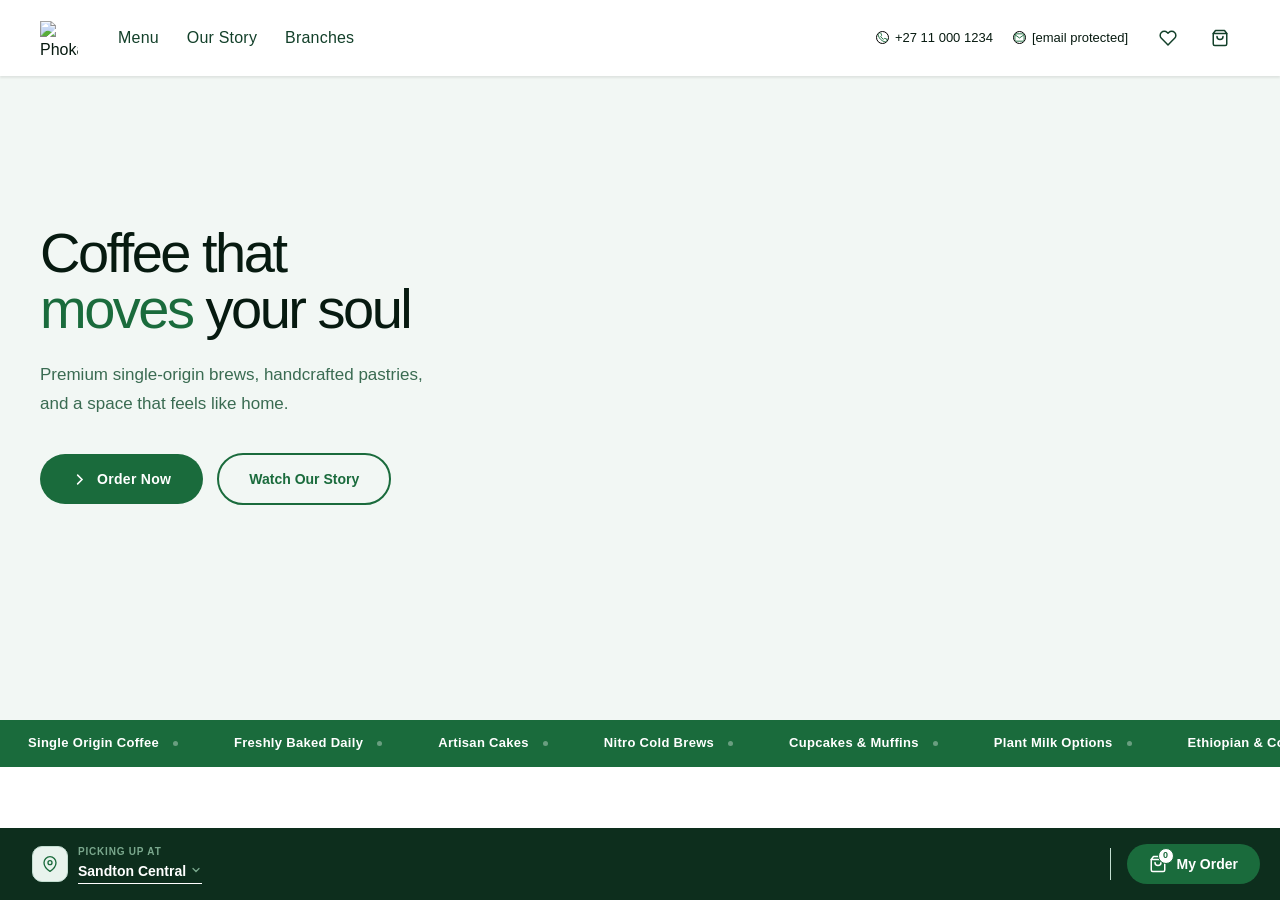
==== index.html @ a0749c0e "Updated" ====
<!DOCTYPE html>
<html lang="en">
<head>
<meta charset="UTF-8">
<meta name="viewport" content="width=device-width, initial-scale=1.0, viewport-fit=cover">
<meta name="theme-color" content="#FAF7F2">
<meta name="apple-mobile-web-app-capable" content="yes">
<title>Phoka Coffee — Crafted With Soul</title>
<link rel="preconnect" href="https://fonts.googleapis.com">
<link rel="preconnect" href="https://fonts.gstatic.com" crossorigin>
<link href="https://fonts.googleapis.com/css2?family=Sodo+Sans:wght@300;400;500;600;700;800&display=swap" rel="stylesheet">
<style>
/* ═══════════════════════════════════════════
   RESET & ROOT
═══════════════════════════════════════════ */
 @font-face {
    font-family: 'Sodo Sans';
    src: url('fonts/SoDoSans-Regular.ttf') format('truetype');
    font-weight: 400;
    font-style: normal;
}

/* Circular Std - Medium (500) */
@font-face {
    font-family: 'Sodo Sans';
    src: url('fonts/SoDoSans-SemiBold.woff') format('truetype');
    font-weight: 500;
    font-style: normal;
}

/* Sodo Sans - Bold (700) */
@font-face {
    font-family: 'Sodo Sans';
    src: url('fonts/SoDoSans-Bold.ttf') format('truetype');
    font-weight: 700;
    font-style: normal;
}

*,*::before,*::after{box-sizing:border-box;margin:0;padding:0;}
:root{
  --cream:#F2F7F4;
  --off-white:#E8F0EB;
  --warm-white:#D9EAE0;
  --choco-50:#E8F3ED;
  --choco-100:#C2DDD0;
  --choco-200:#7DB99A;
  --choco-300:#3D9468;
  --choco-400:#1E6440;
  --choco-500:#1A5436;
  --choco-600:#13402A;
  --choco-700:#0D2E1D;
  --choco-800:#071A10;
  --accent:#1A6B3C;
  --accent-light:#2D9E5E;
  --accent-dark:#0F4525;
  --text-dark:#071A10;
  --text-mid:#13402A;
  --text-light:#3A6B52;
  --text-muted:#7AA88D;
  --border:#C2DDD0;
  --shadow:0 4px 30px rgba(26,107,60,0.08);
  --shadow-lg:0 20px 60px rgba(26,107,60,0.14);
  --radius:4px;
  --radius-sm:4px;
  --ease:cubic-bezier(0.25,0.46,0.45,0.94);
  --ease-bounce:cubic-bezier(0.34,1.56,0.64,1);
  --font:'Sodo Sans',sans-serif;
  --bottom-bar-h:72px;
}
html{scroll-behavior:smooth;}
body{
  margin:0;padding:0;
  font-family:var(--font);
  background:var(--cream);
  color:var(--text-dark);
  line-height:1.6;
  overflow:hidden;
  width:100%;
  height:100%;
  -webkit-font-smoothing:antialiased;
  -moz-osx-font-smoothing:grayscale;
}
html{height:100%;}
/* Main scroll container - prevents body scroll lock issue */
pkc-page{
  display:block;
  width:100%;
  height:100%;
  overflow-y:auto;
  overflow-x:hidden;
  -webkit-overflow-scrolling:touch;
}
pkc-page.modal-open{overflow:hidden;}
/* Custom element base display */
pkc-header,pkc-footer,pkc-section,pkc-aside,pkc-main{display:block;}
pkc-nav{display:flex;}
a{text-decoration:none;color:inherit;}
button{cursor:pointer;border:none;background:none;font-family:var(--font);}
ul{list-style:none;}
img{max-width:100%;display:block;object-fit:cover;}
input,select,textarea{font-family:var(--font);}

/* ═══════════════════════════════════════════
   SCROLLBAR
═══════════════════════════════════════════ */
::-webkit-scrollbar{width:5px;}
::-webkit-scrollbar-track{background:transparent;}
::-webkit-scrollbar-thumb{background:var(--choco-200);border-radius:10px;}
::-webkit-scrollbar-thumb:hover{background:var(--accent-light);}

/* ═══════════════════════════════════════════
   UTILITY
═══════════════════════════════════════════ */
.container{max-width:1400px;margin:0 auto;padding:0 40px;}
.btn-primary{
  display:inline-flex;align-items:center;gap:10px;
  padding:14px 32px;background:var(--accent);color:#fff;
  border-radius:50px;font-size:14px;font-weight:600;letter-spacing:0.3px;
  transition:all 0.3s var(--ease);border:none;
}
.btn-primary:hover{background:var(--accent-dark);transform:translateY(-2px);box-shadow:0 8px 24px rgba(107,52,16,0.3);}
.btn-secondary{
  display:inline-flex;align-items:center;gap:10px;
  padding:13px 30px;border:2px solid var(--accent);color:var(--accent);
  border-radius:50px;font-size:14px;font-weight:600;
  transition:all 0.3s var(--ease);
}
.btn-secondary:hover{background:var(--accent);color:#fff;transform:translateY(-2px);}
.section-label{
  display:inline-flex;align-items:center;gap:8px;
  font-size:11px;font-weight:700;letter-spacing:2.5px;text-transform:uppercase;
  color:var(--accent-light);margin-bottom:14px;
}
.section-label::before{content:'';width:20px;height:2px;background:var(--accent-light);border-radius:2px;}
.section-title{font-size:clamp(30px,3.5vw,50px);font-weight:800;line-height:1.08;color:var(--text-dark);letter-spacing:-1px;}
.section-sub{font-size:15px;color:var(--text-light);margin-top:12px;line-height:1.75;max-width:460px;}

/* ═══════════════════════════════════════════
   REVEAL ANIMATIONS
═══════════════════════════════════════════ */
.reveal{opacity:0;transform:translateY(36px);transition:opacity 0.7s var(--ease),transform 0.7s var(--ease);}
.reveal.visible{opacity:1;transform:translateY(0);}
.reveal-left{opacity:0;transform:translateX(-36px);transition:opacity 0.7s var(--ease),transform 0.7s var(--ease);}
.reveal-left.visible{opacity:1;transform:translateX(0);}
.reveal-right{opacity:0;transform:translateX(36px);transition:opacity 0.7s var(--ease),transform 0.7s var(--ease);}
.reveal-right.visible{opacity:1;transform:translateX(0);}
.reveal-scale{opacity:0;transform:scale(0.93);transition:opacity 0.7s var(--ease),transform 0.7s var(--ease);}
.reveal-scale.visible{opacity:1;transform:scale(1);}
[data-delay="1"]{transition-delay:0.08s;}
[data-delay="2"]{transition-delay:0.16s;}
[data-delay="3"]{transition-delay:0.24s;}
[data-delay="4"]{transition-delay:0.32s;}
[data-delay="5"]{transition-delay:0.40s;}
[data-delay="6"]{transition-delay:0.48s;}

/* ═══════════════════════════════════════════
   HEADER  [pkc- prefix throughout]
═══════════════════════════════════════════ */
.pkc-header{
  position:fixed;top:0;left:0;width:100%;z-index:900;
  padding:18px 40px;
  display:flex;justify-content:space-between;align-items:center;
  background:#fff;
  box-shadow:0 2px 2px rgba(0,0,0,0.08);
  transition:transform 0.4s var(--ease), padding 0.3s var(--ease), box-shadow 0.3s;
  box-sizing:border-box;
}
.pkc-header.scrolled{
  padding:13px 40px;
  box-shadow:0 2px 8px rgba(0,0,0,0.12);
}
.pkc-header.hidden{
  transform:translateY(-100%);
}
.pkc-header-left{display:flex;align-items:center;gap:40px;min-width:0;flex:1;}
.pkc-logo-wrap{display:flex;align-items:center;gap:11px;flex-shrink:0;}
.pkc-logo-icon{
  width:38px;height:38px;border-radius:10px;
  background:transparent;display:flex;align-items:center;justify-content:center;flex-shrink:0;
}
.pkc-logo-text{font-size:19px;font-weight:500;letter-spacing:-0.4px;color:var(--text-dark);}
.pkc-logo-text span{color:var(--accent);}
.pkc-nav-links{display:flex;align-items:center;gap:28px;}
.pkc-nav-links a{font-size:16px;font-weight:500;color:var(--text-mid);transition:color 0.2s;letter-spacing:0.2px;white-space:nowrap;}
.pkc-nav-links a:hover{color:var(--accent);}
.pkc-header-right{display:flex;align-items:center;gap:12px;flex-shrink:0;}
.pkc-icon-btn{
  width:40px;height:40px;border-radius:50%;display:flex;align-items:center;justify-content:center;
  background:transparent;color:var(--text-mid);transition:all 0.2s;position:relative;flex-shrink:0;
}
.pkc-icon-btn:hover{background:var(--choco-50);color:var(--accent);}
.pkc-icon-btn.fav-active svg{fill:var(--accent);stroke:var(--accent);}
.pkc-menu-toggle{display:none;}
.pkc-header-badge{
  position:absolute;top:-4px;right:-4px;
  background:var(--accent);color:#fff;
  font-size:9px;font-weight:800;
  width:16px;height:16px;border-radius:50%;
  display:flex;align-items:center;justify-content:center;
  line-height:1;
}

/* ═══════════════════════════════════════════
   HERO
═══════════════════════════════════════════ */
.hero{
  min-height:80vh;position:relative;
  display:flex;align-items:center;
  overflow:hidden;background:var(--cream);
}
.hero-bg{
  position:absolute;top:0;right:0;
  width:52%;height:100%;
  overflow:hidden;
}
.hero-bg img{width:100%;height:100%;object-fit:cover;transform:scale(1.04);}
.hero-bg::after{
  content:'';position:absolute;inset:0;
  
}
.hero-content{
  position:relative;z-index:2;
  padding:130px 0 120px;
  width:100%;
  display:grid;
  grid-template-columns:1fr 1fr;
  gap:400px;
  align-items:center;
}
.hero-text-col{
  max-width:520px;
}
.hero-img-col{
  display:none; /* hidden by default, shown on desktop via the hero-bg instead */
}
.hero h1{
  font-size:clamp(40px,5.5vw,56px);
  font-weight:500;line-height:1.01;
  color:var(--text-dark);letter-spacing:-2.5px;
  margin-bottom:22px;
}
.hero h1 em{
  color:var(--accent);font-style:normal;
  position:relative;display:inline-block;
}

.hero-sub{
  font-size:17px;color:var(--text-light);
  line-height:1.75;margin-bottom:34px;max-width:420px;font-weight:400;
}
.hero-actions{display:flex;align-items:center;gap:14px;flex-wrap:wrap;}
.hero-scroll{
  position:absolute;bottom:36px;left:50%;transform:translateX(-50%);
  display:flex;flex-direction:column;align-items:center;gap:6px;
  color:var(--text-muted);font-size:11px;letter-spacing:1.5px;text-transform:uppercase;font-weight:600;
}

/* ═══════════════════════════════════════════
   MARQUEE BANNER
═══════════════════════════════════════════ */
.marquee-wrap{background:var(--accent);padding:13px 0;overflow:hidden;}
.marquee-track{display:flex;width:max-content;animation:marqueeScroll 35s linear infinite;}
.marquee-item{
  display:flex;align-items:center;gap:14px;
  padding:0 28px;white-space:nowrap;
  font-size:13px;font-weight:600;color:#fff;letter-spacing:0.3px;
}
.marquee-sep{width:5px;height:5px;border-radius:50%;background:rgba(255,255,255,0.35);flex-shrink:0;}
@keyframes marqueeScroll{from{transform:translateX(0);}to{transform:translateX(-50%);}}


/* ═══════════════════════════════════════════
   MENU SECTION — SIDEBAR LAYOUT
═══════════════════════════════════════════ */
.menu-section{padding:96px 0;background:#fff;}
.menu-header-top{margin-bottom:52px;}
.menu-layout{
  display:grid;
  grid-template-columns:220px 1fr;
  gap:70px;
  align-items:start;
}
/* SIDEBAR */
.menu-sidebar{
  position:sticky;top:100px;
}
.sidebar-label{
  font-size:10px;font-weight:700;letter-spacing:2px;text-transform:uppercase;
  color:var(--text-muted);margin-bottom:10px;padding:0 12px;
}
.sidebar-filters{display:flex;flex-direction:column;gap:2px;}
.sidebar-filter{
  display:flex;align-items:center;gap:12px;
  padding:11px 14px;border-radius:50px;
  font-size:14px;font-weight:500;color:#000;
  ;cursor:pointer;text-align:left;width:100%;
  border:1px solid transparent;
}
.sidebar-filter svg{flex-shrink:0;opacity:0.55;transition:opacity 0.2s;}
.sidebar-filter:hover{background:var(--choco-100);color:var(--text-dark);}
.sidebar-filter:hover svg{opacity:0.8;}
.sidebar-filter.active{
  color:#000;font-weight:700;
  border-color: var(--accent-dark);
}
.sidebar-filter.active svg{opacity:1;stroke:var(--accent);}
.sidebar-count{
  margin-left:auto;font-size:11px;font-weight:700;
  background:var(--choco-50);color:var(--text-muted);
  padding:2px 7px;border-radius:20px;
}
.sidebar-filter.active .sidebar-count{background:var(--accent);color:#fff;}
.sidebar-divider{height:1px;background:var(--border);margin:12px 0;}

/* PRODUCTS RIGHT SIDE */
.menu-content{}
.category-group{margin-bottom:52px;}
.category-group:last-child{margin-bottom:0;}
.category-group-header{
  display:flex;align-items:center;gap:14px;
  margin-bottom:24px;padding-bottom:14px;
  border-bottom:1px solid var(--border);
}
.cat-group-icon{
  width:38px;height:38px;border-radius:10px;
  background:var(--choco-50);border:1px solid var(--choco-100);
  display:flex;align-items:center;justify-content:center;flex-shrink:0;
}
.cat-group-title{font-size:20px;font-weight:800;color:var(--text-dark);letter-spacing:-0.4px;}
.cat-group-count{font-size:13px;color:var(--text-muted);font-weight:500;margin-left:auto;}
.products-grid{
  display:grid;
  grid-template-columns:repeat(3,1fr);
  gap:20px;
}
.product-card{
  border-radius:var(--radius);
  overflow:hidden;
  transition:transform 0.3s var(--ease),box-shadow 0.3s;
  cursor:pointer;
  position:relative;
}

.product-img-wrap{
  position:relative;aspect-ratio:1/1;overflow:hidden;
  background:var(--choco-50);
}
.product-img-wrap img{
  width:100%;height:100%;object-fit:cover;
  transition:transform 0.55s var(--ease);
}
.product-card:hover .product-img-wrap img{transform:scale(1.09);}
.product-badge{
  position:absolute;top:10px;left:10px;z-index:2;
  font-size:10px;font-weight:700;letter-spacing:0.8px;text-transform:uppercase;
  padding:4px 9px;border-radius:50px;
}
.product-badge.popular{background:var(--accent);color:#fff;}
.product-badge.new{background:#22A35A;color:#fff;}
.fav-btn{
  position:absolute;top:10px;right:10px;z-index:3;
  width:32px;height:32px;border-radius:50%;
  background:rgba(255,255,255,0.92);backdrop-filter:blur(6px);
  display:flex;align-items:center;justify-content:center;
  transition:all 0.2s;
}
.fav-btn:hover{background:#fff;transform:scale(1.1);}
.fav-btn.active svg{fill:var(--accent);stroke:var(--accent);}
.quick-add{
  position:absolute;bottom:10px;left:10px;right:10px;z-index:2;
  background:rgba(255,255,255,0.95);backdrop-filter:blur(8px);
  border-radius:50px;padding:10px 16px;
  display:flex;justify-content:center;align-items:center;gap:6px;
  font-size:13px;font-weight:700;color:var(--accent);
  transform:translateY(60px);opacity:0;
  transition:all 0.3s var(--ease);
  border:1.5px solid var(--border);
}
.product-card:hover .quick-add{transform:translateY(0);opacity:1;}
.quick-add:hover{background:var(--accent);color:#fff;border-color:var(--accent);}
.product-info{padding:14px 0;}
.product-name{font-size:16px;font-weight:700;color:var(--text-dark);margin-bottom:3px;line-height:1.3;}
.product-desc{font-size:14px;color:#00000094;margin-bottom:10px;line-height:1.5;}
.product-footer{display:flex;justify-content:space-between;align-items:center;}
.product-price{font-size:17px;font-weight:800;color:var(--accent);}
.product-price span{font-size:11px;font-weight:400;color:var(--text-muted);}
.product-rating{display:flex;align-items:center;gap:3px;font-size:11px;color:var(--text-muted);}
.stars-svg{color:#F59E0B;}

/* Mobile sticky filter tabs */
.pkc-mobile-filter-bar{
  display:none;
  position:sticky;top:0;z-index:499;
  background:var(--off-white);
  border-bottom:1px solid var(--border);
  padding:10px 16px;
  overflow-x:auto;
  gap:8px;
  -webkit-overflow-scrolling:touch;
  scrollbar-width:none;
  margin-top:0;
}
.pkc-mobile-filter-bar::-webkit-scrollbar{display:none;}
.pkc-mobile-filter-tab{
  display:inline-flex;align-items:center;gap:6px;
  padding:8px 14px;border-radius:50px;
  font-size:12px;font-weight:600;color:var(--text-light);
  border:1.5px solid var(--border);background:#fff;
  white-space:nowrap;flex-shrink:0;transition:all 0.2s;cursor:pointer;
}
.pkc-mobile-filter-tab.active{background:var(--accent);border-color:var(--accent);color:#fff;}

/* ═══════════════════════════════════════════
   ORDER MODAL — SEAMLESS SCROLLBAR
═══════════════════════════════════════════ */
.overlay{
  position:fixed;inset:0;background:rgba(26,12,2,0.55);
  backdrop-filter:blur(10px);-webkit-backdrop-filter:blur(10px);
  z-index:2000;opacity:0;visibility:hidden;
  transition:all 0.4s var(--ease);
  display:flex;align-items:center;justify-content:center;padding:20px;
}
.overlay.open{opacity:1;visibility:visible;}
.order-modal{
  background:#fff;border-radius:24px;
  width:100%;max-width:540px;
  max-height:88vh;
  /* KEY: overflow hidden on wrapper, scroll on inner */
  overflow:hidden;
  display:flex;flex-direction:column;
  transform:scale(0.94) translateY(20px);
  transition:transform 0.4s var(--ease);
  box-shadow:0 40px 100px rgba(26,12,2,0.28);
}
.overlay.open .order-modal{transform:scale(1) translateY(0);}
.order-modal-img{
  width:100%;height:210px;position:relative;overflow:hidden;
  flex-shrink:0;
}
.order-modal-img img{width:100%;height:100%;object-fit:cover;}
.order-modal-img::after{
  content:'';position:absolute;inset:0;
  background:linear-gradient(to top,rgba(0,0,0,0.35),transparent 60%);
}
.modal-close-btn{
  position:absolute;top:14px;right:14px;z-index:3;
  width:34px;height:34px;border-radius:50%;
  background:rgba(255,255,255,0.92);backdrop-filter:blur(8px);
  display:flex;align-items:center;justify-content:center;
  color:var(--text-dark);transition:all 0.2s;
}
.modal-close-btn:hover{background:#fff;transform:scale(1.05);}
/* The scrollable body — scrollbar stays inside the rounded modal */
.order-modal-scroll{
  flex:1;overflow-y:auto;
  /* Clip scrollbar inside radius */
  border-radius:0 0 24px 24px;
}
.order-modal-scroll::-webkit-scrollbar{width:4px;}
.order-modal-scroll::-webkit-scrollbar-track{background:transparent;}
.order-modal-scroll::-webkit-scrollbar-thumb{background:var(--choco-100);border-radius:10px;}
.order-modal-scroll::-webkit-scrollbar-thumb:hover{background:var(--choco-200);}
.order-modal-body{padding:22px 24px 28px;}
.order-product-name{font-size:21px;font-weight:800;color:var(--text-dark);margin-bottom:3px;letter-spacing:-0.4px;}
.order-product-sub{font-size:13px;color:var(--text-light);margin-bottom:20px;line-height:1.5;}
.order-section{margin-bottom:22px;}
.order-section-title{
  font-size:12px;font-weight:700;text-transform:uppercase;letter-spacing:1.2px;
  color:var(--text-mid);margin-bottom:11px;
  display:flex;justify-content:space-between;align-items:center;
}
.order-section-badge{
  font-size:10px;font-weight:600;text-transform:none;letter-spacing:0;
  background:var(--choco-50);color:var(--text-muted);
  padding:2px 8px;border-radius:20px;
}
/* Coffee type */
.coffee-type-grid{display:grid;grid-template-columns:1fr 1fr;gap:10px;}
.coffee-type-option{
  border:2px solid var(--border);border-radius:var(--radius-sm);
  padding:13px 15px;cursor:pointer;transition:all 0.2s;
}
.coffee-type-option.selected{border-color:var(--accent);background:var(--choco-50);}
.coffee-type-option:hover:not(.selected){border-color:var(--choco-200);}
.ct-icon{margin-bottom:6px;}
.ct-label{font-size:14px;font-weight:700;color:var(--text-dark);}
.ct-sub{font-size:11px;color:var(--text-muted);margin-top:1px;}
/* Sugar */
.sugar-row{display:flex;align-items:center;gap:10px;}
.sugar-btn{
  width:34px;height:34px;border-radius:50%;
  background:var(--off-white);color:var(--text-dark);
  font-size:18px;font-weight:700;
  display:flex;align-items:center;justify-content:center;
  transition:all 0.2s;flex-shrink:0;border:1px solid var(--border);
}
.sugar-btn:hover{background:var(--accent);color:#fff;border-color:var(--accent);}
.sugar-track{flex:1;height:5px;background:var(--border);border-radius:3px;position:relative;}
.sugar-fill{height:100%;background:var(--accent);border-radius:3px;transition:width 0.25s var(--ease);}
.sugar-label{font-size:13px;font-weight:700;color:var(--accent);min-width:72px;text-align:right;}
/* Extras */
.extras-grid{display:grid;grid-template-columns:1fr 1fr;gap:8px;}
.extra-option{
  display:flex;align-items:center;gap:9px;
  border:1.5px solid var(--border);border-radius:var(--radius-sm);
  padding:10px 12px;cursor:pointer;transition:all 0.2s;
}
.extra-option.checked{border-color:var(--accent);background:var(--choco-50);}
.extra-check{
  width:19px;height:19px;border-radius:5px;
  border:1.5px solid var(--border);flex-shrink:0;
  display:flex;align-items:center;justify-content:center;
  transition:all 0.2s;
}
.extra-option.checked .extra-check{background:var(--accent);border-color:var(--accent);}
.extra-name{font-size:12px;font-weight:600;color:var(--text-dark);}
.extra-price{font-size:11px;color:var(--text-muted);}
/* Size */
.size-options{display:flex;gap:8px;}
.size-btn{
  flex:1;padding:11px 6px;border:1.5px solid var(--border);border-radius:var(--radius-sm);
  font-size:13px;font-weight:700;color:var(--text-mid);
  transition:all 0.2s;text-align:center;cursor:pointer;
}
.size-btn small{display:block;font-size:10px;font-weight:400;color:var(--text-muted);margin-top:2px;}
.size-btn.selected,.size-btn:hover{border-color:var(--accent);background:var(--choco-50);color:var(--accent);}
/* Qty */
.qty-row{display:flex;align-items:center;gap:14px;}
.qty-btn{
  width:38px;height:38px;border-radius:50%;
  background:var(--off-white);color:var(--text-dark);
  font-size:20px;font-weight:600;
  display:flex;align-items:center;justify-content:center;
  transition:all 0.2s;border:1px solid var(--border);
}
.qty-btn:hover{background:var(--accent);color:#fff;border-color:var(--accent);}
.qty-val{font-size:20px;font-weight:800;color:var(--text-dark);min-width:28px;text-align:center;}
/* Notes */
.notes-input{
  width:100%;padding:11px 14px;
  border:1.5px solid var(--border);border-radius:var(--radius-sm);
  font-size:13px;color:var(--text-dark);
  outline:none;resize:none;
  transition:border-color 0.2s;
}
.notes-input:focus{border-color:var(--accent);}
/* Add button */
.add-btn{
  width:100%;padding:15px;border-radius:50px;
  background:var(--accent);color:#fff;
  font-size:15px;font-weight:700;letter-spacing:0.2px;
  transition:all 0.3s var(--ease);
  display:flex;justify-content:center;align-items:center;gap:12px;
  margin-top:22px;
}
.add-btn:hover{background:var(--accent-dark);}
.add-btn-sep{width:1px;height:18px;background:rgba(255,255,255,0.3);}

/* ═══════════════════════════════════════════
   VIDEO SECTION
═══════════════════════════════════════════ */
.video-section{padding:96px 0;background:var(--cream);}
.video-layout{display:grid;grid-template-columns:1fr 1fr;gap:80px;align-items:center;}
.video-frame{
  position:relative;border-radius:4px;overflow:hidden;
  aspect-ratio:4/3;background:var(--choco-700);
  box-shadow:var(--shadow-lg);cursor:pointer;
}
.video-thumb{width:100%;height:100%;object-fit:cover;display:block;}
.video-play-overlay{
  position:absolute;inset:0;z-index:2;
  display:flex;align-items:center;justify-content:center;
  background:rgba(26,12,2,0.22);
  transition:background 0.3s;
}
.video-frame:hover .video-play-overlay{background:rgba(26,12,2,0.38);}
.play-circle{
  width:78px;height:78px;border-radius:50%;
  background:rgba(255,255,255,0.93);backdrop-filter:blur(8px);
  display:flex;align-items:center;justify-content:center;
  transition:transform 0.3s var(--ease-bounce),box-shadow 0.3s;
  box-shadow:0 8px 32px rgba(0,0,0,0.25);
}
.video-frame:hover .play-circle{transform:scale(1.1);box-shadow:0 14px 40px rgba(0,0,0,0.3);}
.video-overlay-tag{
  position:absolute;bottom:20px;left:20px;z-index:3;
  background:rgba(255,255,255,0.95);backdrop-filter:blur(8px);
  border-radius:50px;padding:9px 18px;
  display:flex;align-items:center;gap:10px;
  box-shadow:0 4px 16px rgba(0,0,0,0.1);
}
.live-dot{width:8px;height:8px;border-radius:50%;background:#22A35A;animation:livePulse 2s ease-in-out infinite;}
@keyframes livePulse{0%,100%{opacity:1;transform:scale(1);}50%{opacity:0.5;transform:scale(1.4);}}
.overlay-tag-text{font-size:12px;font-weight:700;color:var(--text-dark);}
.video-text .section-title{margin-bottom:14px;}
.video-features{margin-top:30px;display:flex;flex-direction:column;gap:18px;}
.vfeature{display:flex;align-items:flex-start;gap:14px;}
.vfeature-icon{
  width:44px;height:44px;border-radius:11px;flex-shrink:0;
  background:var(--choco-50);border:1px solid var(--choco-100);
  display:flex;align-items:center;justify-content:center;
}
.vfeature-text h4{font-size:14px;font-weight:700;color:var(--text-dark);margin-bottom:2px;}
.vfeature-text p{font-size:13px;color:var(--text-light);line-height:1.6;}

/* VIDEO PLAYER MODAL */
.video-modal-overlay{
  position:fixed;inset:0;z-index:5000;
  background:rgba(0,0,0,0.92);
  opacity:0;visibility:hidden;
  transition:all 0.35s var(--ease);
  display:flex;align-items:center;justify-content:center;
  padding:24px;
}
.video-modal-overlay.open{opacity:1;visibility:visible;}
.video-modal-inner{
  position:relative;width:100%;max-width:900px;
  transform:scale(0.94);transition:transform 0.4s var(--ease);
}
.video-modal-overlay.open .video-modal-inner{transform:scale(1);}
.video-modal-close{
  position:absolute;top:-48px;right:0;
  display:flex;align-items:center;gap:8px;
  color:rgba(255,255,255,0.7);font-size:14px;font-weight:600;
  transition:color 0.2s;cursor:pointer;background:none;border:none;font-family:var(--font);
}
.video-modal-close:hover{color:#fff;}
.video-embed-wrap{
  width:100%;aspect-ratio:16/9;
  border-radius:4px;overflow:hidden;background:#000;
  display:flex;align-items:center;justify-content:center;
}
.video-embed-wrap video{width:100%;height:100%;object-fit:cover;}
.video-placeholder-inner{
  text-align:center;color:rgba(255,255,255,0.5);
}
.video-placeholder-inner svg{margin:0 auto 16px;}
.video-placeholder-inner p{font-size:15px;font-weight:600;}
.video-placeholder-inner span{font-size:13px;display:block;margin-top:4px;opacity:0.6;}

/* ═══════════════════════════════════════════
   BRANCHES
═══════════════════════════════════════════ */
/* ═══════════════════════════════════════════
   BRANCHES — immersive strip layout
═══════════════════════════════════════════ */
.branches-section{
  padding:0;background:var(--cream);overflow:hidden;
}
.branches-header{
  padding:80px 0 52px;text-align:center;
}
.branches-strip{
  position:relative;
  display:flex;align-items:stretch;
  border-top:1px solid var(--border);
  min-height:340px;
  transition:background 0.4s var(--ease);
  overflow:hidden;
}
.branches-strip:last-child{border-bottom:1px solid var(--border);}
.branches-strip::before{
  content:'';
  position:absolute;inset:0;
  background:var(--choco-700);
  opacity:0;
  transition:opacity 0.4s var(--ease);
  pointer-events:none;
}

.branch-strip-num{
  flex-shrink:0;
  width:330px;
  display:flex;align-items:center;justify-content:center;
  font-size:80px;font-weight:800;
  color:var(--border);
  letter-spacing:-4px;
  position:relative;z-index:1;
  transition:color 0.4s var(--ease);
  border-right:1px solid var(--border);
}

.branch-strip-body{
  flex:1;padding:40px 102px;
  display:flex;flex-direction:column;justify-content:center;
  position:relative;z-index:1;
  border-right:1px solid var(--border);
}
.branch-strip-eyebrow{
  font-size:10px;font-weight:700;letter-spacing:2.5px;
  text-transform:uppercase;color:var(--accent);
  margin-bottom:10px;
  transition:color 0.4s var(--ease);
}

.branch-strip-name{
  font-size:clamp(26px,3vw,40px);font-weight:800;
  color:var(--text-dark);letter-spacing:-1px;
  line-height:1.05;margin-bottom:14px;
  transition:color 0.4s var(--ease);
}

.branch-strip-address{
  font-size:14px;color:var(--text-light);line-height:1.7;
  margin-bottom:22px;max-width:300px;
  transition:color 0.4s var(--ease);
}

.branch-strip-actions{display:flex;gap:10px;flex-wrap:wrap;}
.branch-strip-btn{
  padding:10px 22px;border-radius:50px;
  font-size:13px;font-weight:700;
  border:1px solid var(--accent-dark);color:var(--text-mid);
  background:transparent;
  transition:all 0.25s var(--ease);cursor:pointer;
  font-family:var(--font);
}
.branch-strip-btn:hover{background:#fff;border-color:#fff;color:var(--text-dark);}
.branch-strip-btn.primary{
  background:var(--accent);border-color:var(--accent);color:#fff;
}
.branch-strip-btn.primary:hover{background:var(--accent-light);border-color:var(--accent-light);}
.branch-strip-btn{border-color:rgb(0, 0, 0);color:rgb(0, 0, 0);}
.branch-strip-btn:hover{background:rgba(0, 0, 0, 0.027);border-color:rgb(0, 0, 0);color:#000000;}
.branch-strip-btn.primary{background:var(--accent);border-color:var(--accent);color:#fff;}
.branch-strip-meta{
  flex-shrink:0;width:580px;
  padding:40px 40px;
  display:flex;flex-direction:column;justify-content:center;gap:20px;
  position:relative;z-index:1;
}
.branch-meta-item{
  display:flex;flex-direction:column;gap:4px;
}
.branch-meta-label{
  font-size:10px;font-weight:700;letter-spacing:2px;text-transform:uppercase;
  color:var(--text-muted);
  transition:color 0.4s var(--ease);
}

.branch-meta-value{
  font-size:13px;font-weight:600;color:var(--text-dark);line-height:1.55;
  transition:color 0.4s var(--ease);
}

@media(max-width:900px){
  .branch-strip-num{width:70px;font-size:52px;}
  .branch-strip-body{padding:32px 28px;}
  .branch-strip-meta{width:200px;padding:32px 20px;}
}
@media(max-width:640px){
  .branches-strip{flex-direction:column;min-height:unset;}
  .branch-strip-num{
    width:100%;height:60px;
    border-right:none;border-bottom:1px solid var(--border);
    font-size:36px;justify-content:flex-start;padding:0 20px;
  }
  .branch-strip-body{padding:24px 20px;border-right:none;}
  .branch-strip-meta{width:100%;padding:20px 20px 28px;}
}

/* ═══════════════════════════════════════════
   APP DOWNLOAD SECTION (desktop only)
═══════════════════════════════════════════ */
.app-section{
  padding:96px 0;background:var(--choco-700);
  overflow:hidden;position:relative;
}
.app-section::before{
  content:'';position:absolute;top:-120px;right:-120px;
  width:500px;height:500px;border-radius:50%;
  background:rgba(107,52,16,0.25);
  pointer-events:none;
}
.app-section::after{
  content:'';position:absolute;bottom:-80px;left:200px;
  width:300px;height:300px;border-radius:50%;
  background:rgba(181,118,61,0.1);
  pointer-events:none;
}
.app-layout{
  display:grid;grid-template-columns:1fr 480px;
  gap:60px;align-items:center;position:relative;z-index:1;
}
.app-text .section-label{color:var(--choco-200);}
.app-text .section-label::before{background:var(--choco-200);}
.app-text .section-title{color:#fff;}
.app-text .section-sub{color:rgba(255,255,255,0.6);max-width:400px;}
.app-badges{display:flex;gap:12px;margin-top:28px;flex-wrap:wrap;}
.app-badge{
  display:flex;align-items:center;gap:10px;
  background:rgba(255,255,255,0.08);border:1px solid rgba(255,255,255,0.14);
  padding:11px 20px;border-radius:12px;color:#fff;
  transition:all 0.2s;cursor:pointer;
  backdrop-filter:blur(8px);
}
.app-badge:hover{background:rgba(255,255,255,0.14);border-color:rgba(255,255,255,0.25);}
.app-badge-text{text-align:left;}
.app-badge-text small{font-size:10px;opacity:0.6;display:block;letter-spacing:0.5px;text-transform:uppercase;}
.app-badge-text strong{font-size:15px;font-weight:700;}
.app-features{margin-top:28px;display:flex;flex-direction:column;gap:14px;}
.app-feature{display:flex;align-items:center;gap:10px;color:rgba(255,255,255,0.75);font-size:14px;}
.app-feature-check{
  width:22px;height:22px;border-radius:50%;
  background:rgba(107,52,16,0.6);border:1px solid var(--choco-300);
  display:flex;align-items:center;justify-content:center;flex-shrink:0;
}
/* PHONE MOCKUP */
.phone-mockup-wrap{
  display:flex;justify-content:center;align-items:flex-end;
  padding-top:20px;
}
.phone-mockup{
  position:relative;width:300px;flex-shrink:0;
  filter:drop-shadow(0 40px 80px rgba(0,0,0,0.65));
}
.phone-svg-outer{
  width:100%;display:block;
}
.phone-screen-content{
  position:absolute;
  top:3.8%;left:6.2%;
  width:87.6%;height:92%;
  border-radius:40px;
  overflow:hidden;
  background:#0a0a0a;
}
.phone-screen-img{
  width:100%;height:100%;
  object-fit:cover;
  object-position:center;
  display:block;
}
@media(max-width:1000px){.app-section{display:none;}}



/* ═══════════════════════════════════════════
   FOOTER
═══════════════════════════════════════════ */
pkc-footer{background:var(--text-dark);color:rgba(255,255,255,0.55);padding:60px 0 36px;display:block;}

/* ROW 1 — 5 link columns */
.pkc-footer-cols{
  display:grid;
  grid-template-columns:repeat(5,1fr);
  gap:32px;
  padding-bottom:40px;
  border-bottom:1px solid rgba(255,255,255,0.07);
  margin-bottom:36px;
}
.pkc-footer-col{}
.pkc-footer-col-head{
  display:flex;justify-content:space-between;align-items:center;
  margin-bottom:18px;
}
.pkc-footer-col-head h4{
  font-size:10px;font-weight:700;
  color:rgba(255,255,255,0.35);
  text-transform:uppercase;letter-spacing:2px;
  margin:0;
}
.pkc-footer-col-chevron{
  display:none;
  color:rgba(255,255,255,0.35);
  transition:transform 0.3s var(--ease);
  flex-shrink:0;
}
.pkc-footer-col.open .pkc-footer-col-chevron{transform:rotate(180deg);}
.pkc-footer-col-body{display:flex;flex-direction:column;gap:10px;}
.pkc-footer-col-body a{font-size:14px;color:rgba(255,255,255,0.55);transition:color 0.2s;display:block;}
.pkc-footer-col-body a:hover{color:#fff;}

/* ROW 2 — Social icons */
.pkc-footer-social-row{
  display:flex;flex-direction:row;align-items:center;gap:8px;
  margin-bottom:20px;
}
.pkc-social-link{
  width:36px;height:36px;border-radius:50%;
  background:rgba(255,255,255,0.07);
  display:flex;align-items:center;justify-content:center;
  transition:all 0.2s;flex-shrink:0;
}
.pkc-social-link:hover{background:var(--accent);}

/* ROW 3 — Legal links */
.pkc-footer-legal-row{
  display:flex;flex-direction:column;align-items:flex-start;gap:8px;
  margin-bottom:24px;
}
.pkc-footer-legal-row a{font-size:12px;color:rgba(255,255,255,0.3);transition:color 0.2s;}
.pkc-footer-legal-row a:hover{color:#fff;}

/* ROW 4 — Copyright */
.pkc-footer-copyright{
  font-size:12px;color:rgba(255,255,255,0.3);
}

/* ═══════════════════════════════════════════
   FOOTER MOBILE ACCORDION
═══════════════════════════════════════════ */
@media(max-width:768px){
  .pkc-footer-cols{
    grid-template-columns:1fr;
    gap:0;
    padding-bottom:28px;
    margin-bottom:28px;
  }
  .pkc-footer-col{
    border-bottom:1px solid rgba(255,255,255,0.07);
  }
  .pkc-footer-col:first-child{
    border-top:1px solid rgba(255,255,255,0.07);
  }
  .pkc-footer-col-head{
    padding:14px 0;
    margin-bottom:0;
    cursor:pointer;
    user-select:none;
  }
  .pkc-footer-col-chevron{display:block;}
  .pkc-footer-col-body{
    overflow:hidden;
    max-height:0;
    gap:0;
    transition:max-height 0.35s var(--ease), padding 0.35s var(--ease);
    padding-bottom:0;
  }
  .pkc-footer-col.open .pkc-footer-col-body{
    max-height:300px;
    padding-bottom:16px;
  }
  .pkc-footer-col-body a{
    padding:6px 0;
  }
  .pkc-footer-social-row{margin-bottom:18px;}
  .pkc-footer-legal-row{flex-direction:column;gap:10px;}
}

/* ═══════════════════════════════════════════
   BOTTOM BAR
═══════════════════════════════════════════ */
.page-bottom-pad{height:var(--bottom-bar-h);}
.bottom-bar{
  position:fixed;bottom:0;left:0;right:0;z-index:800;
  background:#0D2E1D;backdrop-filter:blur(20px);-webkit-backdrop-filter:blur(20px);
  
  height:var(--bottom-bar-h);
  display:flex;align-items:center;justify-content:center;
  padding:0 20px;
  box-sizing:border-box;
  width:100%;
}
.bottom-bar-inner{
  display:flex;align-items:center;justify-content:space-between;
  width:100%;max-width:1300px;
  gap:16px;
}
.bottom-location{
  display:flex;align-items:center;gap:10px;cursor:pointer;
  padding:8px 12px;border-radius:12px;transition:background 0.2s;
  flex:1;min-width:0; width: fit-content; 
}
.bottom-location:hover{background:#e8f0eb1f;}
.location-pin-icon{
  width:36px;height:36px;border-radius:10px;
  background:var(--choco-50);border:1px solid var(--choco-100);
  display:flex;align-items:center;justify-content:center;flex-shrink:0;
}
.location-info{min-width:0; border-bottom: 1px solid #fff;}
.location-label{font-size:10px;color:var(--text-muted);font-weight:700;letter-spacing:0.8px;text-transform:uppercase;display:block;}
.location-name{font-size:14px;font-weight:700;color:#fff;white-space:nowrap;overflow:hidden;text-overflow:ellipsis;display:flex;align-items:center;gap:4px;}
.loc-chevron{flex-shrink:0;}
.bottom-divider{width:1px;height:32px;background:var(--border);flex-shrink:0;}
.bottom-cart-btn{
  display:flex;align-items:center;gap:10px;
  background:var(--accent);color:#fff;
  padding:11px 22px;border-radius:50px;
  font-size:14px;font-weight:700;
  transition:all 0.2s;flex-shrink:0;
}
.bottom-cart-btn:hover{background:var(--accent-dark);}
.cart-icon-wrap{position:relative;display:flex;align-items:center;}
.cart-icon-badge{
  position:absolute;top:-7px;right:-7px;
  background:#fff;color:var(--accent);
  font-size:9px;font-weight:800;
  width:16px;height:16px;border-radius:50%;
  display:flex;align-items:center;justify-content:center;
  border:1.5px solid var(--accent);
  line-height:1;
}

/* ═══════════════════════════════════════════
   CART SIDE PANEL
═══════════════════════════════════════════ */
.cart-overlay{
  position:fixed;inset:0;z-index:1800;
  background:rgba(26,12,2,0.45);backdrop-filter:blur(6px);
  opacity:0;visibility:hidden;transition:all 0.4s var(--ease);
}
.cart-overlay.open{opacity:1;visibility:visible;}
.cart-panel{
  position:absolute;top:0;right:0;
  width:100%;max-width:440px;height:100%;
  background:#fff;
  transform:translateX(100%);
  transition:transform 0.42s var(--ease);
  display:flex;flex-direction:column;
  box-shadow:-16px 0 50px rgba(26,12,2,0.12);
}
.cart-overlay.open .cart-panel{transform:translateX(0);}
.cart-panel-header{
  padding:22px 24px;display:flex;justify-content:space-between;align-items:center;
  border-bottom:1px solid var(--border);flex-shrink:0;
}
.cart-panel-title{font-size:19px;font-weight:800;color:var(--text-dark);letter-spacing:-0.3px;}
.cart-panel-close{
  width:34px;height:34px;border-radius:50%;background:var(--off-white);
  display:flex;align-items:center;justify-content:center;
  color:var(--text-dark);transition:all 0.2s;
}
.cart-panel-close:hover{background:var(--accent);color:#fff;}
.cart-panel-branch{
  padding:12px 24px;border-bottom:1px solid var(--border);
  background:var(--choco-50);flex-shrink:0;
}
.cart-branch-label{font-size:10px;font-weight:700;text-transform:uppercase;letter-spacing:0.8px;color:var(--text-muted);margin-bottom:8px;display:block;}
.cart-branch-select{display:flex;gap:7px;}
.cart-branch-opt{
  flex:1;padding:8px;border:1.5px solid var(--border);border-radius:var(--radius-sm);
  background:#fff;font-size:12px;font-weight:700;color:var(--text-mid);
  text-align:center;transition:all 0.2s;cursor:pointer;
}
.cart-branch-opt.selected{border-color:var(--accent);background:var(--accent);color:#fff;}
.cart-panel-body{flex:1;overflow-y:auto;padding:16px 24px;}
.cart-panel-body::-webkit-scrollbar{width:4px;}
.cart-panel-body::-webkit-scrollbar-track{background:transparent;}
.cart-panel-body::-webkit-scrollbar-thumb{background:var(--choco-100);border-radius:10px;}
.cart-empty{
  display:flex;flex-direction:column;align-items:center;justify-content:center;
  height:100%;text-align:center;gap:10px;padding:40px 20px;
}
.cart-empty-icon{opacity:0.4;}
.cart-empty p{font-size:15px;font-weight:600;color:var(--text-dark);}
.cart-empty small{font-size:13px;color:var(--text-muted);}
.cart-item-row{
  display:flex;gap:12px;align-items:flex-start;
  padding:14px 0;border-bottom:1px solid var(--border);
}
.cart-item-img{
  width:68px;height:68px;border-radius:10px;overflow:hidden;flex-shrink:0;
  background:var(--choco-50);
}
.cart-item-img img{width:100%;height:100%;object-fit:cover;}
.cart-item-details{flex:1;min-width:0;}
.cart-item-name{font-size:13px;font-weight:700;color:var(--text-dark);margin-bottom:2px;}
.cart-item-customization{font-size:11px;color:var(--text-muted);margin-bottom:8px;line-height:1.4;}
.cart-item-actions{display:flex;justify-content:space-between;align-items:center;}
.cart-qty-ctrl{display:flex;align-items:center;gap:7px;}
.cart-qty-btn{
  width:26px;height:26px;border-radius:50%;
  background:var(--off-white);color:var(--text-dark);
  font-size:15px;font-weight:700;
  display:flex;align-items:center;justify-content:center;
  transition:all 0.2s;
}
.cart-qty-btn:hover{background:var(--accent);color:#fff;}
.cart-qty-num{font-size:13px;font-weight:700;color:var(--text-dark);}
.cart-item-price{font-size:14px;font-weight:800;color:var(--accent);}
.cart-remove{font-size:11px;color:var(--text-muted);text-decoration:underline;transition:color 0.2s;margin-top:4px;display:block;background:none;border:none;cursor:pointer;font-family:var(--font);padding:0;}
.cart-remove:hover{color:#c0392b;}
.cart-panel-footer{
  padding:18px 24px;border-top:1px solid var(--border);background:var(--off-white);flex-shrink:0;
}
.cart-summary{margin-bottom:14px;}
.cart-summary-row{
  display:flex;justify-content:space-between;
  font-size:13px;color:var(--text-light);margin-bottom:7px;
}
.cart-summary-row.total{
  font-size:17px;font-weight:800;color:var(--text-dark);
  padding-top:8px;border-top:1px solid var(--border);margin-top:8px;
}
.checkout-btn{
  width:100%;padding:14px;border-radius:50px;
  background:var(--accent);color:#fff;
  font-size:14px;font-weight:700;
  transition:all 0.3s;
  display:flex;justify-content:center;align-items:center;gap:8px;
}
.checkout-btn:hover{background:var(--accent-dark);}

/* ═══════════════════════════════════════════
   CHECKOUT MODAL
═══════════════════════════════════════════ */
.checkout-overlay{
  position:fixed;inset:0;background:rgba(26,12,2,0.65);
  backdrop-filter:blur(14px);-webkit-backdrop-filter:blur(14px);
  z-index:3000;opacity:0;visibility:hidden;
  transition:all 0.4s var(--ease);
  display:flex;align-items:center;justify-content:center;padding:20px;
}
.checkout-overlay.open{opacity:1;visibility:visible;}
.checkout-modal{
  background:#fff;border-radius:24px;
  width:100%;max-width:500px;
  max-height:90vh;overflow:hidden;
  display:flex;flex-direction:column;
  transform:scale(0.93);transition:transform 0.4s var(--ease);
  box-shadow:0 40px 100px rgba(26,12,2,0.3);
}
.checkout-overlay.open .checkout-modal{transform:scale(1);}
.checkout-modal-header{
  padding:22px 26px;border-bottom:1px solid var(--border);
  display:flex;justify-content:space-between;align-items:center;
  flex-shrink:0;background:#fff;z-index:2;border-radius:24px 24px 0 0;
}
.checkout-modal-header h2{font-size:19px;font-weight:800;color:var(--text-dark);letter-spacing:-0.3px;}
.checkout-modal-body{
  padding:24px 26px 28px;
  overflow-y:auto;flex:1;
  border-radius:0 0 24px 24px;
}
.checkout-modal-body::-webkit-scrollbar{width:4px;}
.checkout-modal-body::-webkit-scrollbar-track{background:transparent;}
.checkout-modal-body::-webkit-scrollbar-thumb{background:var(--choco-100);border-radius:10px;}
.form-group{margin-bottom:14px;}
.form-group label{
  display:block;font-size:11px;font-weight:700;
  text-transform:uppercase;letter-spacing:0.8px;
  color:var(--text-mid);margin-bottom:6px;
}
.form-input{
  width:100%;padding:12px 14px;
  border:1.5px solid var(--border);border-radius:var(--radius-sm);
  font-size:13px;color:var(--text-dark);
  font-family:var(--font);outline:none;
  transition:border-color 0.2s;background:#fff;
}
.form-input:focus{border-color:var(--accent);}
.form-row{display:grid;grid-template-columns:1fr 1fr;gap:10px;}
.form-divider{height:1px;background:var(--border);margin:18px 0;}
.form-section-label{font-size:11px;font-weight:700;text-transform:uppercase;letter-spacing:0.8px;color:var(--text-mid);margin-bottom:12px;display:block;}
.payment-icons{display:flex;gap:7px;margin-bottom:14px;}
.pay-icon{
  display:flex;align-items:center;gap:8px;
  padding:9px 14px;border:1.5px solid var(--border);border-radius:var(--radius-sm);
  font-size:13px;font-weight:600;color:var(--text-mid);
  cursor:pointer;transition:all 0.2s;background:#fff;
}
.pay-icon:hover,.pay-icon.active{border-color:var(--accent);background:var(--choco-50);color:var(--accent);}
.order-submit{
  width:100%;padding:15px;background:var(--accent);color:#fff;
  border-radius:50px;font-size:14px;font-weight:700;
  transition:all 0.3s;margin-top:18px;display:flex;align-items:center;justify-content:center;gap:8px;
}
.order-submit:hover{background:var(--accent-dark);}

/* ═══════════════════════════════════════════
   BRANCH SHEET
═══════════════════════════════════════════ */
.branch-select-overlay{
  position:fixed;inset:0;background:rgba(26,12,2,0.5);
  backdrop-filter:blur(8px);z-index:2500;
  opacity:0;visibility:hidden;transition:all 0.3s;
  display:flex;align-items:flex-end;justify-content:center;
}
.branch-select-overlay.open{opacity:1;visibility:visible;}
.branch-select-sheet{
  background:#fff;border-radius:24px 24px 0 0;
  width:100%;max-width:540px;padding:24px 24px 32px;
  transform:translateY(100%);transition:transform 0.4s var(--ease);
}
.branch-select-overlay.open .branch-select-sheet{transform:translateY(0);}
.sheet-handle{width:36px;height:4px;background:var(--border);border-radius:2px;margin:0 auto 22px;}
.sheet-title{font-size:19px;font-weight:800;color:var(--text-dark);margin-bottom:6px;letter-spacing:-0.3px;}
.sheet-sub{font-size:13px;color:var(--text-muted);margin-bottom:20px;}
.sheet-branch-opts{display:flex;flex-direction:column;gap:10px;}
.sheet-branch-card{
  display:flex;gap:14px;align-items:center;
  border:1.5px solid var(--border);border-radius:var(--radius-sm);
  padding:14px;cursor:pointer;transition:all 0.2s;
}
.sheet-branch-card.selected{border-color:var(--accent);background:var(--choco-50);}
.sheet-branch-card:hover{border-color:var(--accent-light);}
.sheet-branch-icon{
  width:42px;height:42px;border-radius:10px;
  background:var(--choco-50);border:1px solid var(--choco-100);
  display:flex;align-items:center;justify-content:center;flex-shrink:0;
}
.sheet-branch-info h4{font-size:14px;font-weight:700;color:var(--text-dark);}
.sheet-branch-info p{font-size:12px;color:var(--text-muted);}
.sheet-selected-mark{margin-left:auto;color:var(--accent);opacity:0;flex-shrink:0;}
.sheet-branch-card.selected .sheet-selected-mark{opacity:1;}
.sheet-confirm{
  width:100%;padding:13px;background:var(--accent);color:#fff;
  border-radius:50px;font-size:14px;font-weight:700;margin-top:18px;transition:all 0.2s;
}
.sheet-confirm:hover{background:var(--accent-dark);}

/* ═══════════════════════════════════════════
   HEADER CONTACT INFO
═══════════════════════════════════════════ */
.pkc-header-contact{
  display:flex;align-items:center;gap:20px;
  margin-right:8px;
}
.pkc-header-contact-item{
  display:flex;align-items:center;gap:6px;
  font-size:13px;color:#00000094;font-weight:500;
  white-space:nowrap;
}
.pkc-header-contact-item svg{flex-shrink:0;color:var(--accent); border: 1px solid #000; border-radius: 50px;}
.pkc-header-contact-item a{color:#071A10;}
.pkc-header-contact-item a:hover{color:var(--accent);}
@media(max-width:900px){.pkc-header-contact{display:none;}}

/* ═══════════════════════════════════════════
   FAVOURITES SIDEBAR PANEL
═══════════════════════════════════════════ */
.fav-overlay{
  position:fixed;inset:0;z-index:1800;
  background:rgba(7,26,16,0.45);backdrop-filter:blur(6px);
  opacity:0;visibility:hidden;transition:all 0.4s var(--ease);
}
.fav-overlay.open{opacity:1;visibility:visible;}
.fav-panel{
  position:absolute;top:0;right:0;
  width:100%;max-width:400px;height:100%;
  background:#fff;
  transform:translateX(100%);
  transition:transform 0.42s var(--ease);
  display:flex;flex-direction:column;
  box-shadow:-16px 0 50px rgba(7,26,16,0.12);
}
.fav-overlay.open .fav-panel{transform:translateX(0);}
.fav-panel-header{
  padding:22px 24px;display:flex;justify-content:space-between;align-items:center;
  border-bottom:1px solid var(--border);flex-shrink:0;
}
.fav-panel-title{font-size:19px;font-weight:800;color:var(--text-dark);letter-spacing:-0.3px;display:flex;align-items:center;gap:8px;}
.fav-panel-close{
  width:34px;height:34px;border-radius:50%;background:var(--off-white);
  display:flex;align-items:center;justify-content:center;
  color:var(--text-dark);transition:all 0.2s;
}
.fav-panel-close:hover{background:var(--accent);color:#fff;}
.fav-panel-body{flex:1;overflow-y:auto;padding:16px 24px;}
.fav-panel-body::-webkit-scrollbar{width:4px;}
.fav-panel-body::-webkit-scrollbar-track{background:transparent;}
.fav-panel-body::-webkit-scrollbar-thumb{background:var(--choco-100);border-radius:10px;}
.fav-empty{
  display:flex;flex-direction:column;align-items:center;justify-content:center;
  height:100%;text-align:center;gap:10px;padding:40px 20px;
}
.fav-empty p{font-size:15px;font-weight:600;color:var(--text-dark);}
.fav-empty small{font-size:13px;color:var(--text-muted);}
.fav-item-row{
  display:flex;gap:12px;align-items:center;
  padding:14px 0;border-bottom:1px solid var(--border);
}
.fav-item-img{
  width:68px;height:68px;border-radius:10px;overflow:hidden;flex-shrink:0;
  background:var(--choco-50);
}
.fav-item-img img{width:100%;height:100%;object-fit:cover;}
.fav-item-details{flex:1;min-width:0;}
.fav-item-name{font-size:13px;font-weight:700;color:var(--text-dark);margin-bottom:2px;}
.fav-item-desc{font-size:11px;color:var(--text-muted);margin-bottom:6px;}
.fav-item-price{font-size:14px;font-weight:800;color:var(--accent);}
.fav-order-btn{
  padding:7px 14px;background:var(--accent);color:#fff;
  border-radius:50px;font-size:12px;font-weight:700;
  transition:all 0.2s;flex-shrink:0;
}
.fav-order-btn:hover{background:var(--accent-dark);}
.fav-remove-btn{
  background:none;border:none;cursor:pointer;color:var(--text-muted);
  font-size:11px;text-decoration:underline;padding:0;margin-top:4px;display:block;
  font-family:var(--font);transition:color 0.2s;
}
.fav-remove-btn:hover{color:#c0392b;}

/* ═══════════════════════════════════════════
   ORDER MODAL — TWO COLUMN LAYOUT
═══════════════════════════════════════════ */
.order-modal-2col{
  display:grid;
  grid-template-columns:220px 1fr;
  min-height:80vh;
}
.order-modal-img-col{
  position:relative;overflow:hidden;
  background:var(--choco-50);
  flex-shrink:0;
  border-radius:24px 0 0 24px;
}
.order-modal-img-col img{
  width:100%;height:100%;object-fit:cover;
  position:absolute;inset:0;
}
.order-modal-img-col::after{
  content:'';position:absolute;inset:0;
  background:linear-gradient(to bottom,rgba(0,0,0,0.2),transparent 50%);
}
.order-modal-scroll{
  flex:1;overflow-y:auto;
  border-radius:0 24px 24px 0;
  max-height:88vh;
}
.order-modal-scroll::-webkit-scrollbar{width:4px;}
.order-modal-scroll::-webkit-scrollbar-track{background:transparent;}
.order-modal-scroll::-webkit-scrollbar-thumb{background:var(--choco-100);border-radius:10px;}
.order-modal-scroll::-webkit-scrollbar-thumb:hover{background:var(--choco-200);}
@media(max-width:640px){
  .order-modal-2col{grid-template-columns:1fr;min-height:unset;}
  .order-modal-img-col{height:180px;border-radius:24px 24px 0 0;}
  .order-modal-img-col img{position:static;width:100%;height:100%;}
  .order-modal-scroll{border-radius:0 0 24px 24px;max-height:calc(90vh - 180px);}
}

/* Mobile nav contact info */
.mobile-nav-contact{
  padding-top:16px;
  border-top:1px solid var(--border);
  display:flex;flex-direction:column;gap:10px;
  margin-top:4px;
}
.mobile-nav-contact-item{
  display:flex;align-items:center;gap:10px;
  font-size:14px;color:var(--text-light);
}
.mobile-nav-contact-item a{color:var(--text-light);}
.pkc-mobile-nav{
  position:fixed;inset:0;z-index:1500;
  background:var(--cream);
  transform:translateX(-100%);transition:transform 0.4s var(--ease);
  padding:80px 28px 36px;display:flex;flex-direction:column;
}
.pkc-mobile-nav.open{transform:translateX(0);}
.pkc-mobile-nav-close{
  position:absolute;top:22px;right:22px;
  width:38px;height:38px;border-radius:50%;
  background:var(--off-white);display:flex;align-items:center;justify-content:center;
  color:var(--text-dark);
}
.pkc-mobile-nav-links{display:flex;flex-direction:column;gap:6px;flex:1;}
.pkc-mobile-nav-links a{
  font-size:26px;font-weight:800;color:var(--text-dark);
  padding:10px 0;border-bottom:1px solid var(--border);
  transition:color 0.2s;display:flex;justify-content:space-between;align-items:center;
}
.pkc-mobile-nav-links a:hover{color:var(--accent);}
.pkc-mobile-nav-footer{padding-top:22px;border-top:1px solid var(--border);}
.pkc-mobile-nav-footer p{font-size:12px;color:var(--text-muted);}

/* TOAST */
.toast{
  position:fixed;bottom:90px;left:50%;transform:translateX(-50%) translateY(80px);
  background:var(--choco-700);color:#fff;
  padding:12px 22px;border-radius:50px;
  font-size:13px;font-weight:600;
  z-index:5000;opacity:0;transition:all 0.4s var(--ease-bounce);
  box-shadow:0 8px 24px rgba(26,12,2,0.25);
  white-space:nowrap;pointer-events:none;
}
.toast.show{opacity:1;transform:translateX(-50%) translateY(0);}

/* ═══════════════════════════════════════════
   RESPONSIVE
═══════════════════════════════════════════ */
@media(max-width:1100px){
  .products-grid{grid-template-columns:repeat(3,1fr);}

  .app-layout{grid-template-columns:1fr 380px;}
}
@media(max-width:900px){
  .pkc-header{padding:14px 20px;}
  .pkc-header.scrolled{padding:12px 20px;}
  .container{padding:0 20px;}
  .pkc-nav-links{display:none;}
  .pkc-menu-toggle{display:flex;}
  .hero-bg{width:100%;opacity:0.6;border-radius:0;}
  .hero-bg::after{background:linear-gradient(to bottom,rgba(255, 255, 255, 0.216),rgba(168, 168, 168, 0.288));}
  .hero-content{padding:100px 0 60px;max-width:100%;grid-template-columns:1fr;}
  .hero-text-col{max-width:100%;}
  .hero h1{font-size:44px;letter-spacing:-1.5px;}
  .video-layout{grid-template-columns:1fr;gap:36px;}
  .menu-sidebar{display:none;}
  .menu-layout{grid-template-columns:1fr;}
  .pkc-mobile-filter-bar{display:flex;}
  .products-grid{grid-template-columns:repeat(3,1fr);}
  .branches-grid{grid-template-columns:1fr;}

  .app-section{display:none;}
  .testimonials-grid{grid-template-columns:1fr 1fr;}
}
@media(max-width:640px){
  .container{padding:0 16px;}
  .pkc-header{padding:12px 16px;}
  .pkc-header.scrolled{padding:10px 16px;}
  .hero h1{font-size:34px;letter-spacing:-1px;}
  .hero-sub{font-size:15px;}
  .hero-actions{flex-direction:column;align-items:flex-start;}
  .products-grid{grid-template-columns:repeat(2,1fr);gap:12px;}

  .cart-panel{max-width:100%;}
  .fav-panel{max-width:100%;}
  .branch-card{flex-direction:column;gap:12px;}
  .form-row{grid-template-columns:1fr;}
  #orderModal{flex-direction:column !important;max-height:90vh !important;}
  #orderModalImg{width:100% !important;min-width:unset !important;height:180px;border-radius:24px 24px 0 0 !important;}
  #orderModalImg img{position:static !important;width:100% !important;height:100% !important;}
  #orderModalScroll{border-radius:0 0 24px 24px !important;}
}
@media(max-width:420px){
  .products-grid{grid-template-columns:1fr 1fr;}

  .hero h1{font-size:30px;}
}
</style>
</head>
<pkc-page id="pkc-page">

<!-- ████ HEADER ████ -->
<pkc-header class="pkc-header" id="pkc-main-header">
  <div class="pkc-header-left">
    <div class="pkc-logo-wrap">
      <div class="pkc-logo-icon">
        <img src="phoka.jpg" alt="Phoka Coffee Logo" style="height: 35px;">
      </div>
    </div>
    <pkc-nav class="pkc-nav-links">
      <a href="#menu">Menu</a>
      <a href="#experience">Our Story</a>
      <a href="#branches">Branches</a>
    </pkc-nav>
  </div>
  <div class="pkc-header-right">
    <!-- Contact info (desktop only) -->
    <div class="pkc-header-contact">
      <div class="pkc-header-contact-item">
        <svg width="13" height="13" fill="none" stroke="currentColor" stroke-width="2" stroke-linecap="round" viewBox="0 0 24 24"><path d="M22 16.92v3a2 2 0 01-2.18 2 19.79 19.79 0 01-8.63-3.07 19.5 19.5 0 01-6-6A19.79 19.79 0 012.12 4.18 2 2 0 014.11 2h3a2 2 0 012 1.72c.127.96.361 1.903.7 2.81a2 2 0 01-.45 2.11L8.09 9.91a16 16 0 006 6l1.27-1.27a2 2 0 012.11-.45c.907.339 1.85.573 2.81.7A2 2 0 0122 16.92z"/></svg>
        <a href="tel:+27110001234">+27 11 000 1234</a>
      </div>
      <div class="pkc-header-contact-item">
        <svg width="13" height="13" fill="none" stroke="currentColor" stroke-width="2" stroke-linecap="round" viewBox="0 0 24 24"><path d="M4 4h16c1.1 0 2 .9 2 2v12c0 1.1-.9 2-2 2H4c-1.1 0-2-.9-2-2V6c0-1.1.9-2 2-2z"/><polyline points="22,6 12,13 2,6"/></svg>
        <a href="/cdn-cgi/l/email-protection#432b262f2f2c03332b2c2822202c252526266d202c6d3922"><span class="__cf_email__" data-cfemail="5b333e3737341b2b3334303a38343d3d3e3e75383475213a">[email&#160;protected]</span></a>
      </div>
    </div>
    <!-- Favourites -->
    <button class="pkc-icon-btn" id="pkc-fav-btn" title="Favourites" onclick="toggleFavPanel()">
      <svg width="18" height="18" fill="none" stroke="currentColor" stroke-width="2" stroke-linecap="round" stroke-linejoin="round" viewBox="0 0 24 24">
        <path d="M20.84 4.61a5.5 5.5 0 00-7.78 0L12 5.67l-1.06-1.06a5.5 5.5 0 00-7.78 7.78l1.06 1.06L12 21.23l7.78-7.78 1.06-1.06a5.5 5.5 0 000-7.78z"/>
      </svg>
    </button>
    <!-- Cart -->
    <button class="pkc-icon-btn" onclick="openCart()" title="Cart" style="position:relative;">
      <svg width="18" height="18" fill="none" stroke="currentColor" stroke-width="2" stroke-linecap="round" stroke-linejoin="round" viewBox="0 0 24 24">
        <path d="M6 2L3 6v14a2 2 0 002 2h14a2 2 0 002-2V6l-3-4z"/>
        <line x1="3" y1="6" x2="21" y2="6"/>
        <path d="M16 10a4 4 0 01-8 0"/>
      </svg>
      <div class="pkc-header-badge" id="headerCartBadge" style="display:none;">0</div>
    </button>
    <!-- Mobile menu -->
    <button class="pkc-icon-btn pkc-menu-toggle" onclick="toggleMobileNav()" title="Menu">
      <svg width="20" height="14" fill="none" stroke="currentColor" stroke-width="2" stroke-linecap="round" viewBox="0 0 20 14">
        <line x1="0" y1="1" x2="20" y2="1"/>
        <line x1="0" y1="7" x2="20" y2="7"/>
        <line x1="0" y1="13" x2="20" y2="13"/>
      </svg>
    </button>
  </div>
</pkc-header>

<!-- ████ MOBILE NAV ████ -->
<div class="pkc-mobile-nav" id="pkc-mobile-nav">
  <button class="pkc-mobile-nav-close" onclick="toggleMobileNav()">
    <svg width="16" height="16" fill="none" stroke="currentColor" stroke-width="2.5" stroke-linecap="round" viewBox="0 0 16 16"><path d="M2 2l12 12M14 2L2 14"/></svg>
  </button>
  <pkc-nav class="pkc-mobile-nav-links">
    <a href="#menu" onclick="toggleMobileNav()">Menu <span style="opacity:0.4;">›</span></a>
    <a href="#experience" onclick="toggleMobileNav()">Our Story <span style="opacity:0.4;">›</span></a>
    <a href="#branches" onclick="toggleMobileNav()">Branches <span style="opacity:0.4;">›</span></a>
    <a href="javascript:void(0)" onclick="toggleMobileNav();openCart()">Cart <span style="opacity:0.4;">›</span></a>
  </pkc-nav>
  <div class="mobile-nav-contact">
    <div class="mobile-nav-contact-item">
      <svg width="16" height="16" fill="none" stroke="var(--accent)" stroke-width="2" stroke-linecap="round" viewBox="0 0 24 24"><path d="M22 16.92v3a2 2 0 01-2.18 2 19.79 19.79 0 01-8.63-3.07 19.5 19.5 0 01-6-6A19.79 19.79 0 012.12 4.18 2 2 0 014.11 2h3a2 2 0 012 1.72c.127.96.361 1.903.7 2.81a2 2 0 01-.45 2.11L8.09 9.91a16 16 0 006 6l1.27-1.27a2 2 0 012.11-.45c.907.339 1.85.573 2.81.7A2 2 0 0122 16.92z"/></svg>
      <a href="tel:+27110001234">+27 11 000 1234</a>
    </div>
    <div class="mobile-nav-contact-item">
      <svg width="16" height="16" fill="none" stroke="var(--accent)" stroke-width="2" stroke-linecap="round" viewBox="0 0 24 24"><path d="M4 4h16c1.1 0 2 .9 2 2v12c0 1.1-.9 2-2 2H4c-1.1 0-2-.9-2-2V6c0-1.1.9-2 2-2z"/><polyline points="22,6 12,13 2,6"/></svg>
      <a href="/cdn-cgi/l/email-protection#b7dfd2dbdbd8f7c7dfd8dcd6d4d8d1d1d2d299d4d899cdd6"><span class="__cf_email__" data-cfemail="3f575a5353507f4f5750545e5c5059595a5a115c5011455e">[email&#160;protected]</span></a>
    </div>
  </div>
  <div class="pkc-mobile-nav-footer">
    <p>Crafted with soul since 2018</p>
  </div>
</div>

<!-- ████ HERO ████ -->
<pkc-section class="hero" id="home">
  <div class="hero-bg">
    <img src="https://images.unsplash.com/photo-1495474472287-4d71bcdd2085?auto=format&fit=crop&w=1400&q=90" alt="Coffee atmosphere">
  </div>
  <div class="container">
    <div class="hero-content">
      <div class="hero-text-col">
      
      <h1 class="reveal" data-delay="1">Coffee that<br><em>moves</em> your soul</h1>
      <p class="hero-sub reveal" data-delay="2">Premium single-origin brews, handcrafted pastries, and a space that feels like home.</p>
      <div class="hero-actions reveal" data-delay="3">
        <a href="#menu" class="btn-primary">
          <svg width="15" height="15" fill="none" stroke="currentColor" stroke-width="2.5" stroke-linecap="round" viewBox="0 0 24 24"><path d="M9 5l7 7-7 7"/></svg>
          Order Now
        </a>
        <a href="#experience" class="btn-secondary">Watch Our Story</a>
      </div>
      </div>
    </div>
  </div>
</pkc-section>

<!-- MARQUEE -->
<div class="marquee-wrap">
  <div class="marquee-track" id="marqueeTrack">
    <div class="marquee-item">Single Origin Coffee<span class="marquee-sep"></span></div>
    <div class="marquee-item">Freshly Baked Daily<span class="marquee-sep"></span></div>
    <div class="marquee-item">Artisan Cakes<span class="marquee-sep"></span></div>
    <div class="marquee-item">Nitro Cold Brews<span class="marquee-sep"></span></div>
    <div class="marquee-item">Cupcakes &amp; Muffins<span class="marquee-sep"></span></div>
    <div class="marquee-item">Plant Milk Options<span class="marquee-sep"></span></div>
    <div class="marquee-item">Ethiopian &amp; Colombian Blends<span class="marquee-sep"></span></div>
    <div class="marquee-item">Pick Up at Both Branches<span class="marquee-sep"></span></div>
    <div class="marquee-item">Single Origin Coffee<span class="marquee-sep"></span></div>
    <div class="marquee-item">Freshly Baked Daily<span class="marquee-sep"></span></div>
    <div class="marquee-item">Artisan Cakes<span class="marquee-sep"></span></div>
    <div class="marquee-item">Nitro Cold Brews<span class="marquee-sep"></span></div>
    <div class="marquee-item">Cupcakes &amp; Muffins<span class="marquee-sep"></span></div>
    <div class="marquee-item">Plant Milk Options<span class="marquee-sep"></span></div>
    <div class="marquee-item">Ethiopian &amp; Colombian Blends<span class="marquee-sep"></span></div>
    <div class="marquee-item">Pick Up at Both Branches<span class="marquee-sep"></span></div>
  </div>
</div>


<!-- ████ MENU SECTION ████ -->
<pkc-section class="menu-section" id="menu">
  <!-- Mobile sticky filter bar -->
  <div class="pkc-mobile-filter-bar" id="pkc-mobile-filter-bar">
    <button class="pkc-mobile-filter-tab active" onclick="filterMenu('all',this)">All</button>
    <button class="pkc-mobile-filter-tab" onclick="filterMenu('coffee',this)">Hot Coffee</button>
    <button class="pkc-mobile-filter-tab" onclick="filterMenu('cold',this)">Cold Brew</button>
    <button class="pkc-mobile-filter-tab" onclick="filterMenu('cake',this)">Cakes</button>
    <button class="pkc-mobile-filter-tab" onclick="filterMenu('pastry',this)">Pastries</button>
    <button class="pkc-mobile-filter-tab" onclick="filterMenu('tea',this)">Tea</button>
  </div>

  <div class="container">
    <div class="menu-header-top reveal">
      <div class="section-label">Our Menu</div>
      <h2 class="section-title">Made with love, served with pride</h2>
    </div>
    <div class="menu-layout">
      <!-- SIDEBAR -->
      <pkc-aside class="menu-sidebar">
        <div class="sidebar-label">Categories</div>
        <div class="sidebar-filters" id="sidebarFilters">
          <button class="sidebar-filter active" data-cat="all" onclick="filterMenu('all',this)">
            All Items
            <span class="sidebar-count" id="sc-all">20</span>
          </button>
          <button class="sidebar-filter" data-cat="coffee" onclick="filterMenu('coffee',this)">
            Hot Coffee
            <span class="sidebar-count" id="sc-coffee">6</span>
          </button>
          <button class="sidebar-filter" data-cat="cold" onclick="filterMenu('cold',this)">
            Cold Brew &amp; Iced
            <span class="sidebar-count" id="sc-cold">4</span>
          </button>
          <button class="sidebar-filter" data-cat="cake" onclick="filterMenu('cake',this)">
            Signature Cakes
            <span class="sidebar-count" id="sc-cake">4</span>
          </button>
          <button class="sidebar-filter" data-cat="pastry" onclick="filterMenu('pastry',this)">
            Cupcakes &amp; Muffins
            <span class="sidebar-count" id="sc-pastry">4</span>
          </button>
          <div class="sidebar-divider"></div>
          <button class="sidebar-filter" data-cat="tea" onclick="filterMenu('tea',this)">
            Specialty Teas
            <span class="sidebar-count" id="sc-tea">4</span>
          </button>
        </div>
      </pkc-aside>

      <!-- PRODUCTS -->
      <pkc-main class="menu-content" id="menuContent">
        <!-- Rendered by JS -->
      </pkc-main>
    </div>
  </div>
</pkc-section>

<!-- ████ VIDEO SECTION ████ -->
<pkc-section class="video-section" id="experience">
  <div class="container">
    <div class="video-layout">
      <div class="video-frame reveal-left" onclick="openVideoModal()">
        <source src="https://www.pexels.com/download/video/2853788/" type="video/mp4">
        <img class="video-thumb" src="https://images.unsplash.com/photo-1554118811-1e0d58224f24?auto=format&fit=crop&w=900&q=85" alt="Our coffee shop">
        <div class="video-play-overlay">
          <div class="play-circle">
            <svg width="28" height="28" fill="var(--accent)" viewBox="0 0 24 24"><polygon points="5,3 19,12 5,21"/></svg>
          </div>
        </div>
        <div class="video-overlay-tag">
          <div class="live-dot"></div>
          <span class="overlay-tag-text">Watch our story</span>
        </div>
      </div>
      <div class="video-text reveal-right">
        <div class="section-label">Our Story</div>
        <h2 class="section-title">Crafting moments that matter</h2>
        <p class="section-sub">Phoka Coffee was born from a simple belief — that great coffee changes how you feel. Every cup is a ritual, every bite tells a story.</p>
        <div class="video-features">
          <div class="vfeature reveal" data-delay="1">
            <div class="vfeature-icon">
              <svg width="20" height="20" fill="none" stroke="var(--accent)" stroke-width="1.8" stroke-linecap="round" viewBox="0 0 24 24"><circle cx="12" cy="12" r="10"/><path d="M2 12h20M12 2a15.3 15.3 0 010 20M12 2a15.3 15.3 0 000 20"/></svg>
            </div>
            <div class="vfeature-text">
              <h4>Ethically Sourced Beans</h4>
              <p>Direct trade with farmers in Ethiopia, Colombia &amp; Guatemala.</p>
            </div>
          </div>
          <div class="vfeature reveal" data-delay="2">
            <div class="vfeature-icon">
              <svg width="20" height="20" fill="none" stroke="var(--accent)" stroke-width="1.8" stroke-linecap="round" viewBox="0 0 24 24"><path d="M12 2l3.09 6.26L22 9.27l-5 4.87 1.18 6.88L12 17.77l-6.18 3.25L7 14.14 2 9.27l6.91-1.01L12 2z"/></svg>
            </div>
            <div class="vfeature-text">
              <h4>Award-Winning Baristas</h4>
              <p>Our team trains globally to bring you nothing short of perfection.</p>
            </div>
          </div>
          <div class="vfeature reveal" data-delay="3">
            <div class="vfeature-icon">
              <svg width="20" height="20" fill="none" stroke="var(--accent)" stroke-width="1.8" stroke-linecap="round" viewBox="0 0 24 24"><path d="M12 22s8-4 8-10V5l-8-3-8 3v7c0 6 8 10 8 10z"/></svg>
            </div>
            <div class="vfeature-text">
              <h4>Sustainable Practices</h4>
              <p>Compostable cups, zero food waste programs, solar-powered kitchens.</p>
            </div>
          </div>
        </div>
        <div style="margin-top:28px;">
          <a href="#branches" class="btn-primary">Visit Us Today</a>
        </div>
      </div>
    </div>
  </div>
</pkc-section>

<!-- VIDEO MODAL -->
<div class="video-modal-overlay" id="videoModalOverlay" onclick="closeVideoOnBg(event)">
  <div class="video-modal-inner">
    <button class="video-modal-close" onclick="closeVideoModal()">
      <svg width="16" height="16" fill="none" stroke="currentColor" stroke-width="2.5" stroke-linecap="round" viewBox="0 0 16 16"><path d="M2 2l12 12M14 2L2 14"/></svg>
      Close
    </button>
    <div class="video-embed-wrap" id="videoEmbedWrap">
      <iframe id="videoIframe" width="100%" height="100%" src="" frameborder="0" allow="accelerometer; autoplay; clipboard-write; encrypted-media; gyroscope; picture-in-picture" allowfullscreen style="width:100%;height:100%;border-radius:16px;"></iframe>
    </div>
  </div>
</div>

<!-- ████ BRANCHES ████ -->
<pkc-section class="branches-section" id="branches">

  <div class="branches-header reveal">
    <div class="container">
      <div class="section-label" style="justify-content:center;">Find Us</div>
      <h2 class="section-title" style="text-align:center;">Two branches, one soul</h2>
      <p class="section-sub" style="text-align:center;margin:10px auto 0;max-width:400px;">Both crafted to give you the same warmth and excellence.</p>
    </div>
  </div>

  <!-- Branch 1 -->
  <div class="branches-strip reveal">
    <div class="branch-strip-num">01</div>
    <div class="branch-strip-body">
      <div class="branch-strip-eyebrow">Sandton Central</div>
      <h3 class="branch-strip-name">Nelson Mandela<br>Square</h3>
      <p class="branch-strip-address">12 Nelson Mandela Square, Sandton City,<br>Johannesburg, 2146</p>
      <div class="branch-strip-actions">
        <button class="branch-strip-btn primary" onclick="selectBranch('Sandton Central')">Order Here</button>
        <a href="https://maps.google.com" target="_blank" class="branch-strip-btn">Get Directions</a>
      </div>
    </div>
    <div class="branch-strip-meta">
      <div class="branch-meta-item">
        <span class="branch-meta-label">Weekdays</span>
        <span class="branch-meta-value">Mon – Fri<br>7:00am – 8:00pm</span>
      </div>
      <div class="branch-meta-item">
        <span class="branch-meta-label">Weekends</span>
        <span class="branch-meta-value">Sat – Sun<br>8:00am – 9:00pm</span>
      </div>
      <div class="branch-meta-item">
        <span class="branch-meta-label">Phone</span>
        <span class="branch-meta-value">+27 11 000 1234</span>
      </div>
    </div>
  </div>

  <!-- Branch 2 -->
  <div class="branches-strip reveal" data-delay="2">
    <div class="branch-strip-num">02</div>
    <div class="branch-strip-body">
      <div class="branch-strip-eyebrow">Rosebank Village</div>
      <h3 class="branch-strip-name">The Zone @<br>Rosebank</h3>
      <p class="branch-strip-address">Zone 1, The Zone @ Rosebank, Bath Ave,<br>Rosebank, Johannesburg, 2196</p>
      <div class="branch-strip-actions">
        <button class="branch-strip-btn primary" onclick="selectBranch('Rosebank Village')">Order Here</button>
        <a href="https://maps.google.com" target="_blank" class="branch-strip-btn">Get Directions</a>
      </div>
    </div>
    <div class="branch-strip-meta">
      <div class="branch-meta-item">
        <span class="branch-meta-label">Weekdays</span>
        <span class="branch-meta-value">Mon – Fri<br>7:00am – 9:00pm</span>
      </div>
      <div class="branch-meta-item">
        <span class="branch-meta-label">Weekends</span>
        <span class="branch-meta-value">Sat – Sun<br>8:00am – 10:00pm</span>
      </div>
      <div class="branch-meta-item">
        <span class="branch-meta-label">Phone</span>
        <span class="branch-meta-value">+27 11 000 5678</span>
      </div>
    </div>
  </div>

</pkc-section>

<!-- ████ APP DOWNLOAD (DESKTOP ONLY) ████ -->
<pkc-section class="app-section">
  <div class="container">
    <div class="app-layout">
      <div class="app-text reveal-left">
        <div class="section-label">Coming Soon</div>
        <h2 class="section-title" style="color:#fff;">Phoka in your pocket</h2>
        <p class="section-sub">Order ahead, skip the queue, collect loyalty points and discover new seasonal specials — all from the Phoka app.</p>
        <div class="app-features">
          <div class="app-feature">
            <div class="app-feature-check">
              <svg width="12" height="12" fill="none" stroke="#fff" stroke-width="2.5" stroke-linecap="round" viewBox="0 0 24 24"><path d="M20 6L9 17l-5-5"/></svg>
            </div>
            Pre-order &amp; skip the queue
          </div>
          <div class="app-feature">
            <div class="app-feature-check">
              <svg width="12" height="12" fill="none" stroke="#fff" stroke-width="2.5" stroke-linecap="round" viewBox="0 0 24 24"><path d="M20 6L9 17l-5-5"/></svg>
            </div>
            Earn loyalty points with every order
          </div>
          <div class="app-feature">
            <div class="app-feature-check">
              <svg width="12" height="12" fill="none" stroke="#fff" stroke-width="2.5" stroke-linecap="round" viewBox="0 0 24 24"><path d="M20 6L9 17l-5-5"/></svg>
            </div>
            Exclusive app-only specials
          </div>
          <div class="app-feature">
            <div class="app-feature-check">
              <svg width="12" height="12" fill="none" stroke="#fff" stroke-width="2.5" stroke-linecap="round" viewBox="0 0 24 24"><path d="M20 6L9 17l-5-5"/></svg>
            </div>
            Real-time order tracking
          </div>
        </div>
        <div class="app-badges">
          <div class="app-badge">
            <svg width="24" height="24" viewBox="0 0 24 24" fill="white"><path d="M18.71 19.5c-.83 1.24-1.71 2.45-3.05 2.47-1.34.03-1.77-.79-3.29-.79-1.53 0-2 .77-3.27.82-1.31.05-2.3-1.32-3.14-2.53C4.25 17 2.94 12.45 4.7 9.39c.87-1.52 2.43-2.48 4.12-2.51 1.28-.02 2.5.87 3.29.87.78 0 2.26-1.07 3.8-.91.65.03 2.47.26 3.64 1.98-.09.06-2.17 1.28-2.15 3.81.03 3.02 2.65 4.03 2.68 4.04-.03.07-.42 1.44-1.38 2.83M13 3.5c.73-.83 1.94-1.46 2.94-1.5.13 1.17-.34 2.35-1.04 3.19-.69.85-1.83 1.51-2.95 1.42-.15-1.15.41-2.35 1.05-3.11z"/></svg>
            <div class="app-badge-text"><small>Download on</small><strong>App Store</strong></div>
          </div>
          <div class="app-badge">
            <svg width="24" height="24" viewBox="0 0 24 24" fill="white"><path d="M3.18 23.76c.27.15.58.18.87.08l11.46-6.62L12.83 14l-9.65 9.76zM21.3 9.37l-2.54-1.47-3.23 3.23 3.23 3.23 2.57-1.48c.73-.42.73-1.49-.03-2.51zM2.23.36C1.93.51 1.7.82 1.7 1.25v21.5c0 .43.23.74.53.89l.1.06 12.05-12.07v-.28L2.23.36zm10.6 10.73l2.59-2.59L4.06.94 12.83 11.09z"/></svg>
            <div class="app-badge-text"><small>Get it on</small><strong>Google Play</strong></div>
          </div>
        </div>
      </div>
      <!-- PHONE MOCKUP -->
      <div class="phone-mockup-wrap reveal-right">
        <div class="phone-mockup">
          <svg class="phone-svg-outer" viewBox="0 0 320 650" fill="none" xmlns="http://www.w3.org/2000/svg">
            <rect x="1" y="1" width="318" height="648" rx="52" fill="#111" stroke="#2a2a2a" stroke-width="2"/>
            <rect x="8" y="8" width="304" height="634" rx="46" fill="#1a1a1a"/>
            <rect x="18" y="18" width="284" height="614" rx="40" fill="#080808"/>
            <rect x="115" y="25" width="90" height="28" rx="14" fill="#000"/>
            <rect x="-3" y="135" width="5" height="50" rx="2.5" fill="#2a2a2a"/>
            <rect x="-3" y="200" width="5" height="80" rx="2.5" fill="#2a2a2a"/>
            <rect x="318" y="185" width="5" height="90" rx="2.5" fill="#2a2a2a"/>
          </svg>
          <div class="phone-screen-content">
            <img class="phone-screen-img" src="" alt="App screenshot placeholder">
          </div>
        </div>
      </div>
    </div>
  </div>
</pkc-section>


<!-- FOOTER -->
<pkc-footer id="pkc-footer">
  <div class="container">

    <!-- ROW 1: 5 link columns (accordion on mobile) -->
    <div class="pkc-footer-cols">

      <div class="pkc-footer-col">
        <div class="pkc-footer-col-head" onclick="toggleFooterCol(this)">
          <h4>Menu</h4>
          <svg class="pkc-footer-col-chevron" width="14" height="14" fill="none" stroke="currentColor" stroke-width="2.5" stroke-linecap="round" viewBox="0 0 24 24"><path d="M6 9l6 6 6-6"/></svg>
        </div>
        <div class="pkc-footer-col-body">
          <a href="#menu">Hot Coffee</a>
          <a href="#menu">Cold Brews</a>
          <a href="#menu">Cakes &amp; Slices</a>
          <a href="#menu">Cupcakes</a>
          <a href="#menu">Muffins</a>
          <a href="#menu">Specialty Teas</a>
        </div>
      </div>

      <div class="pkc-footer-col">
        <div class="pkc-footer-col-head" onclick="toggleFooterCol(this)">
          <h4>Visit Us</h4>
          <svg class="pkc-footer-col-chevron" width="14" height="14" fill="none" stroke="currentColor" stroke-width="2.5" stroke-linecap="round" viewBox="0 0 24 24"><path d="M6 9l6 6 6-6"/></svg>
        </div>
        <div class="pkc-footer-col-body">
          <a href="#branches">Sandton Central</a>
          <a href="#branches">Rosebank Village</a>
          <a href="#">Hours &amp; Holidays</a>
          <a href="#">Private Events</a>
        </div>
      </div>

      <div class="pkc-footer-col">
        <div class="pkc-footer-col-head" onclick="toggleFooterCol(this)">
          <h4>Company</h4>
          <svg class="pkc-footer-col-chevron" width="14" height="14" fill="none" stroke="currentColor" stroke-width="2.5" stroke-linecap="round" viewBox="0 0 24 24"><path d="M6 9l6 6 6-6"/></svg>
        </div>
        <div class="pkc-footer-col-body">
          <a href="#">Our Story</a>
          <a href="#">Sustainability</a>
          <a href="#">Careers</a>
          <a href="#">Contact</a>
        </div>
      </div>

      <div class="pkc-footer-col">
        <div class="pkc-footer-col-head" onclick="toggleFooterCol(this)">
          <h4>Contact</h4>
          <svg class="pkc-footer-col-chevron" width="14" height="14" fill="none" stroke="currentColor" stroke-width="2.5" stroke-linecap="round" viewBox="0 0 24 24"><path d="M6 9l6 6 6-6"/></svg>
        </div>
        <div class="pkc-footer-col-body">
          <a href="tel:+27110001234">+27 11 000 1234</a>
          <a href="mailto:hello@phokacoffee.co.za">hello@phokacoffee.co.za</a>
          <a href="#">WhatsApp Us</a>
          <a href="#">Catering Enquiries</a>
        </div>
      </div>

      <div class="pkc-footer-col">
        <div class="pkc-footer-col-head" onclick="toggleFooterCol(this)">
          <h4>Support</h4>
          <svg class="pkc-footer-col-chevron" width="14" height="14" fill="none" stroke="currentColor" stroke-width="2.5" stroke-linecap="round" viewBox="0 0 24 24"><path d="M6 9l6 6 6-6"/></svg>
        </div>
        <div class="pkc-footer-col-body">
          <a href="#">FAQs</a>
          <a href="#">Order Help</a>
          <a href="#">Loyalty Rewards</a>
          <a href="#">Gift Cards</a>
        </div>
      </div>

    </div>

    <!-- ROW 2: Social icons -->
    <div class="pkc-footer-social-row">
      <a class="pkc-social-link" href="#" aria-label="Twitter">
        <svg width="16" height="16" fill="none" stroke="rgba(255,255,255,0.7)" stroke-width="1.8" stroke-linecap="round" viewBox="0 0 24 24"><path d="M23 3a10.9 10.9 0 01-3.14 1.53 4.48 4.48 0 00-7.86 3v1A10.66 10.66 0 013 4s-4 9 5 13a11.64 11.64 0 01-7 2c9 5 20 0 20-11.5a4.5 4.5 0 00-.08-.83A7.72 7.72 0 0023 3z"/></svg>
      </a>
      <a class="pkc-social-link" href="#" aria-label="Instagram">
        <svg width="16" height="16" fill="none" stroke="rgba(255,255,255,0.7)" stroke-width="1.8" stroke-linecap="round" viewBox="0 0 24 24"><rect x="2" y="2" width="20" height="20" rx="5" ry="5"/><path d="M16 11.37A4 4 0 1112.63 8 4 4 0 0116 11.37z"/><line x1="17.5" y1="6.5" x2="17.51" y2="6.5"/></svg>
      </a>
      <a class="pkc-social-link" href="#" aria-label="Facebook">
        <svg width="16" height="16" fill="none" stroke="rgba(255,255,255,0.7)" stroke-width="1.8" stroke-linecap="round" viewBox="0 0 24 24"><path d="M18 2h-3a5 5 0 00-5 5v3H7v4h3v8h4v-8h3l1-4h-4V7a1 1 0 011-1h3z"/></svg>
      </a>
      <a class="pkc-social-link" href="#" aria-label="YouTube">
        <svg width="16" height="16" fill="none" stroke="rgba(255,255,255,0.7)" stroke-width="1.8" stroke-linecap="round" viewBox="0 0 24 24"><path d="M22.54 6.42a2.78 2.78 0 00-1.95-1.96C18.88 4 12 4 12 4s-6.88 0-8.59.46a2.78 2.78 0 00-1.95 1.96A29 29 0 001 12a29 29 0 00.46 5.58A2.78 2.78 0 003.41 19.6C5.12 20 12 20 12 20s6.88 0 8.59-.46a2.78 2.78 0 001.95-1.95A29 29 0 0023 12a29 29 0 00-.46-5.58z"/><polygon points="9.75 15.02 15.5 12 9.75 8.98 9.75 15.02" fill="rgba(255,255,255,0.7)" stroke="none"/></svg>
      </a>
    </div>

    <!-- ROW 3: Legal links -->
    <div class="pkc-footer-legal-row">
      <a href="#">Privacy Policy</a>
      <a href="#">Terms of Service</a>
      <a href="#">Cookie Policy</a>
    </div>

    <!-- ROW 4: Copyright -->
    <div class="pkc-footer-copyright">
      © 2025 Phoka Coffee. All rights reserved.
    </div>

  </div>
</pkc-footer>

<div class="page-bottom-pad"></div>

<!-- ████ BOTTOM BAR ████ -->
<div class="bottom-bar" id="bottomBar">
  <div class="bottom-bar-inner">
    <div class="bottom-location" onclick="openBranchSelect()">
      <div class="location-pin-icon">
        <svg width="16" height="16" fill="none" stroke="var(--accent)" stroke-width="2" stroke-linecap="round" viewBox="0 0 24 24"><path d="M21 10c0 7-9 13-9 13S3 17 3 10a9 9 0 0118 0z"/><circle cx="12" cy="10" r="3"/></svg>
      </div>
      <div class="location-info">
        <span class="location-label">Picking up at</span>
        <span class="location-name" id="currentBranchName">
          Sandton Central
          <span class="loc-chevron">
            <svg width="12" height="12" fill="none" stroke="var(--text-muted)" stroke-width="2.5" stroke-linecap="round" viewBox="0 0 24 24"><path d="M6 9l6 6 6-6"/></svg>
          </span>
        </span>
      </div>
    </div>
    <div class="bottom-divider"></div>
    <button class="bottom-cart-btn" onclick="openCart()">
      <div class="cart-icon-wrap">
        <svg width="18" height="18" fill="none" stroke="currentColor" stroke-width="2" stroke-linecap="round" stroke-linejoin="round" viewBox="0 0 24 24">
          <path d="M6 2L3 6v14a2 2 0 002 2h14a2 2 0 002-2V6l-3-4z"/>
          <line x1="3" y1="6" x2="21" y2="6"/>
          <path d="M16 10a4 4 0 01-8 0"/>
        </svg>
        <div class="cart-icon-badge" id="cartBadge">0</div>
      </div>
      <span id="cartTotalLabel">My Order</span>
    </button>
  </div>
</div>

<!-- ████ ORDER MODAL ████ -->
<div class="overlay" id="orderOverlay" onclick="closeOnBg(event,'orderOverlay')">
  <div class="order-modal" id="orderModal" style="max-width:760px;border-radius:24px;overflow:hidden;display:flex;flex-direction:row;max-height:88vh;background:#fff;box-shadow:0 40px 100px rgba(7,26,16,0.28);">
    <!-- Left: Image column -->
    <div id="orderModalImg" style="width:300px;min-width:300px;flex-shrink:0;position:relative;overflow:hidden;background:var(--choco-50);border-radius:24px 0 0 24px;">
      <img id="orderModalPhoto" src="" alt="" style="width:100%;height:100%;object-fit:cover;position:absolute;inset:0;">
      <button class="modal-close-btn" onclick="closeOrderModal()" style="position:absolute;top:14px;right:14px;z-index:3;">
        <svg width="14" height="14" fill="none" stroke="currentColor" stroke-width="2.5" stroke-linecap="round" viewBox="0 0 14 14"><path d="M1 1l12 12M13 1L1 13"/></svg>
      </button>
    </div>
    <!-- Right: Scrollable body -->
    <div class="order-modal-scroll" id="orderModalScroll" style="flex:1;overflow-y:auto;border-radius:0 24px 24px 0;min-width:0;">
      <div class="order-modal-body">
        <div class="order-product-name" id="orderModalName"></div>
        <div class="order-product-sub" id="orderModalSub"></div>

        <div class="order-section" id="sizeSection">
          <div class="order-section-title">Size <span class="order-section-badge">Required</span></div>
          <div class="size-options">
            <button class="size-btn selected" onclick="selectSize(this,'S',0)">S<small>250ml</small></button>
            <button class="size-btn" onclick="selectSize(this,'M',0.2)">M<small>350ml</small></button>
            <button class="size-btn" onclick="selectSize(this,'L',0.4)">L<small>480ml</small></button>
          </div>
        </div>

        <div class="order-section" id="coffeeTypeSection">
          <div class="order-section-title">Coffee Type <span class="order-section-badge">Required</span></div>
          <div class="coffee-type-grid">
            <div class="coffee-type-option selected" onclick="selectCoffeeType(this,'Black')">
              <div class="ct-icon">
                <svg width="18" height="18" fill="none" stroke="var(--accent)" stroke-width="1.8" stroke-linecap="round" viewBox="0 0 24 24"><path d="M5 3h14M6 3v2a6 6 0 0012 0V3"/><path d="M4 11h16M7 21h10M9 11v6M15 11v6"/></svg>
              </div>
              <div class="ct-label">Black</div>
              <div class="ct-sub">Strong &amp; bold</div>
            </div>
            <div class="coffee-type-option" onclick="selectCoffeeType(this,'White')">
              <div class="ct-icon">
                <svg width="18" height="18" fill="none" stroke="var(--text-light)" stroke-width="1.8" stroke-linecap="round" viewBox="0 0 24 24"><path d="M17 8h2a2 2 0 010 4h-2"/><path d="M5 8h12v8a4 4 0 01-4 4H9a4 4 0 01-4-4V8z"/></svg>
              </div>
              <div class="ct-label">White</div>
              <div class="ct-sub">Steamed milk</div>
            </div>
          </div>
        </div>

        <div class="order-section" id="sugarSection">
          <div class="order-section-title">Sugar <span class="order-section-badge">0–5 teaspoons</span></div>
          <div class="sugar-row">
            <button class="sugar-btn" onclick="adjustSugar(-1)">
              <svg width="12" height="2" stroke="currentColor" stroke-width="2.5" stroke-linecap="round" viewBox="0 0 12 2"><line x1="0" y1="1" x2="12" y2="1"/></svg>
            </button>
            <div class="sugar-track">
              <div class="sugar-fill" id="sugarFill" style="width:0%"></div>
            </div>
            <div class="sugar-label" id="sugarDisplay">No sugar</div>
            <button class="sugar-btn" onclick="adjustSugar(1)">
              <svg width="12" height="12" fill="none" stroke="currentColor" stroke-width="2.5" stroke-linecap="round" viewBox="0 0 12 12"><line x1="6" y1="0" x2="6" y2="12"/><line x1="0" y1="6" x2="12" y2="6"/></svg>
            </button>
          </div>
        </div>

        <div class="order-section">
          <div class="order-section-title">Add-Ons <span class="order-section-badge">Optional</span></div>
          <div class="extras-grid">
            <div class="extra-option" onclick="toggleExtra(this,'Extra Shot',15)">
              <div class="extra-check">
                <svg width="10" height="8" fill="none" stroke="#fff" stroke-width="2.5" stroke-linecap="round" viewBox="0 0 10 8"><path d="M1 4l3 3L9 1"/></svg>
              </div>
              <div>
                <div class="extra-name">Extra Shot</div>
                <div class="extra-price">+R15</div>
              </div>
            </div>
            <div class="extra-option" onclick="toggleExtra(this,'Oat Milk',20)">
              <div class="extra-check">
                <svg width="10" height="8" fill="none" stroke="#fff" stroke-width="2.5" stroke-linecap="round" viewBox="0 0 10 8"><path d="M1 4l3 3L9 1"/></svg>
              </div>
              <div>
                <div class="extra-name">Oat Milk</div>
                <div class="extra-price">+R20</div>
              </div>
            </div>
            <div class="extra-option" onclick="toggleExtra(this,'Caramel Drizzle',12)">
              <div class="extra-check">
                <svg width="10" height="8" fill="none" stroke="#fff" stroke-width="2.5" stroke-linecap="round" viewBox="0 0 10 8"><path d="M1 4l3 3L9 1"/></svg>
              </div>
              <div>
                <div class="extra-name">Caramel Drizzle</div>
                <div class="extra-price">+R12</div>
              </div>
            </div>
            <div class="extra-option" onclick="toggleExtra(this,'Whipped Cream',10)">
              <div class="extra-check">
                <svg width="10" height="8" fill="none" stroke="#fff" stroke-width="2.5" stroke-linecap="round" viewBox="0 0 10 8"><path d="M1 4l3 3L9 1"/></svg>
              </div>
              <div>
                <div class="extra-name">Whipped Cream</div>
                <div class="extra-price">+R10</div>
              </div>
            </div>
            <div class="extra-option" onclick="toggleExtra(this,'Vanilla Syrup',12)">
              <div class="extra-check">
                <svg width="10" height="8" fill="none" stroke="#fff" stroke-width="2.5" stroke-linecap="round" viewBox="0 0 10 8"><path d="M1 4l3 3L9 1"/></svg>
              </div>
              <div>
                <div class="extra-name">Vanilla Syrup</div>
                <div class="extra-price">+R12</div>
              </div>
            </div>
            <div class="extra-option" onclick="toggleExtra(this,'Hazelnut Syrup',12)">
              <div class="extra-check">
                <svg width="10" height="8" fill="none" stroke="#fff" stroke-width="2.5" stroke-linecap="round" viewBox="0 0 10 8"><path d="M1 4l3 3L9 1"/></svg>
              </div>
              <div>
                <div class="extra-name">Hazelnut Syrup</div>
                <div class="extra-price">+R12</div>
              </div>
            </div>
          </div>
        </div>

        <div class="order-section">
          <div class="order-section-title">Special Instructions <span class="order-section-badge">Optional</span></div>
          <textarea class="notes-input" id="orderNotes" rows="2" placeholder="e.g. Extra hot, no ice..."></textarea>
        </div>

        <div class="order-section">
          <div class="order-section-title">Quantity</div>
          <div class="qty-row">
            <button class="qty-btn" onclick="adjustQty(-1)">
              <svg width="12" height="2" stroke="currentColor" stroke-width="2.5" stroke-linecap="round" viewBox="0 0 12 2"><line x1="0" y1="1" x2="12" y2="1"/></svg>
            </button>
            <div class="qty-val" id="qtyDisplay">1</div>
            <button class="qty-btn" onclick="adjustQty(1)">
              <svg width="12" height="12" fill="none" stroke="currentColor" stroke-width="2.5" stroke-linecap="round" viewBox="0 0 12 12"><line x1="6" y1="0" x2="6" y2="12"/><line x1="0" y1="6" x2="12" y2="6"/></svg>
            </button>
          </div>
        </div>

        <button class="add-btn" onclick="addToCart()">
          <svg width="16" height="16" fill="none" stroke="currentColor" stroke-width="2.5" stroke-linecap="round" viewBox="0 0 24 24"><path d="M12 5v14M5 12h14"/></svg>
          Add to Order
          <div class="add-btn-sep"></div>
          <span id="addBtnPrice">R0</span>
        </button>
      </div>
    </div>
  </div>
</div>

<!-- ████ CART PANEL ████ -->
<div class="cart-overlay" id="cartOverlay" onclick="closeOnBg2(event,'cartOverlay')">
  <div class="cart-panel">
    <div class="cart-panel-header">
      <div class="cart-panel-title">Your Order</div>
      <button class="cart-panel-close" onclick="closeCart()">
        <svg width="14" height="14" fill="none" stroke="currentColor" stroke-width="2.5" stroke-linecap="round" viewBox="0 0 14 14"><path d="M1 1l12 12M13 1L1 13"/></svg>
      </button>
    </div>
    <div class="cart-panel-branch">
      <span class="cart-branch-label">Pick Up Branch</span>
      <div class="cart-branch-select">
        <div class="cart-branch-opt selected" id="branchOpt1" onclick="selectBranchInCart('Sandton Central')">Sandton Central</div>
        <div class="cart-branch-opt" id="branchOpt2" onclick="selectBranchInCart('Rosebank Village')">Rosebank Village</div>
      </div>
    </div>
    <div class="cart-panel-body" id="cartBody">
      <div class="cart-empty">
        <div class="cart-empty-icon">
          <svg width="52" height="52" fill="none" stroke="var(--border)" stroke-width="1.5" stroke-linecap="round" viewBox="0 0 24 24"><path d="M6 2L3 6v14a2 2 0 002 2h14a2 2 0 002-2V6l-3-4z"/><line x1="3" y1="6" x2="21" y2="6"/><path d="M16 10a4 4 0 01-8 0"/></svg>
        </div>
        <p>Your order is empty</p>
        <small>Add something delicious!</small>
      </div>
    </div>
    <div class="cart-panel-footer">
      <div class="cart-summary" id="cartSummary" style="display:none;">
        <div class="cart-summary-row"><span>Subtotal</span><span id="cartSubtotal">R0</span></div>
        <div class="cart-summary-row"><span>Service Fee</span><span>R5</span></div>
        <div class="cart-summary-row total"><span>Total</span><span id="cartTotal">R5</span></div>
      </div>
      <button class="checkout-btn" onclick="openCheckout()">
        Proceed to Checkout
        <svg width="14" height="14" fill="none" stroke="currentColor" stroke-width="2.5" stroke-linecap="round" viewBox="0 0 24 24"><path d="M5 12h14M12 5l7 7-7 7"/></svg>
      </button>
    </div>
  </div>
</div>

<!-- ████ FAVOURITES PANEL ████ -->
<div class="fav-overlay" id="favOverlay" onclick="closeFavPanelOnBg(event)">
  <div class="fav-panel">
    <div class="fav-panel-header">
      <div class="fav-panel-title">
        <svg width="18" height="18" fill="var(--accent)" stroke="var(--accent)" stroke-width="2" stroke-linecap="round" stroke-linejoin="round" viewBox="0 0 24 24"><path d="M20.84 4.61a5.5 5.5 0 00-7.78 0L12 5.67l-1.06-1.06a5.5 5.5 0 00-7.78 7.78l1.06 1.06L12 21.23l7.78-7.78 1.06-1.06a5.5 5.5 0 000-7.78z"/></svg>
        My Favourites
      </div>
      <button class="fav-panel-close" onclick="closeFavPanel()">
        <svg width="14" height="14" fill="none" stroke="currentColor" stroke-width="2.5" stroke-linecap="round" viewBox="0 0 14 14"><path d="M1 1l12 12M13 1L1 13"/></svg>
      </button>
    </div>
    <div class="fav-panel-body" id="favPanelBody">
      <div class="fav-empty">
        <svg width="48" height="48" fill="none" stroke="var(--border)" stroke-width="1.5" stroke-linecap="round" viewBox="0 0 24 24"><path d="M20.84 4.61a5.5 5.5 0 00-7.78 0L12 5.67l-1.06-1.06a5.5 5.5 0 00-7.78 7.78l1.06 1.06L12 21.23l7.78-7.78 1.06-1.06a5.5 5.5 0 000-7.78z"/></svg>
        <p>No favourites yet</p>
        <small>Tap the ♥ on any item to save it here</small>
      </div>
    </div>
  </div>
</div>
<div class="checkout-overlay" id="checkoutOverlay" onclick="closeOnBg3(event,'checkoutOverlay')">
  <div class="checkout-modal">
    <div class="checkout-modal-header">
      <h2>Complete Your Order</h2>
      <button class="cart-panel-close" onclick="closeCheckout()">
        <svg width="14" height="14" fill="none" stroke="currentColor" stroke-width="2.5" stroke-linecap="round" viewBox="0 0 14 14"><path d="M1 1l12 12M13 1L1 13"/></svg>
      </button>
    </div>
    <div class="checkout-modal-body">
      <div style="background:var(--choco-50);border:1px solid var(--choco-100);border-radius:var(--radius-sm);padding:12px 14px;margin-bottom:18px;font-size:13px;color:var(--text-mid);display:flex;align-items:center;gap:8px;">
        <svg width="14" height="14" fill="none" stroke="var(--accent)" stroke-width="2" stroke-linecap="round" viewBox="0 0 24 24"><path d="M21 10c0 7-9 13-9 13S3 17 3 10a9 9 0 0118 0z"/><circle cx="12" cy="10" r="3"/></svg>
        Picking up at: <strong id="checkoutBranch">Sandton Central</strong>
      </div>
      <div class="form-group">
        <label>Full Name</label>
        <input type="text" class="form-input" id="chkName" placeholder="Your name" required>
      </div>
      <div class="form-row">
        <div class="form-group">
          <label>Phone</label>
          <input type="tel" class="form-input" id="chkPhone" placeholder="+27 000 000 000">
        </div>
        <div class="form-group">
          <label>Email</label>
          <input type="email" class="form-input" id="chkEmail" placeholder="you@email.com">
        </div>
      </div>
      <div class="form-divider"></div>
      <span class="form-section-label">Payment Method</span>
      <div class="payment-icons">
        <div class="pay-icon active" onclick="selectPay(this)">
          <svg width="16" height="16" fill="none" stroke="currentColor" stroke-width="1.8" stroke-linecap="round" viewBox="0 0 24 24"><rect x="1" y="4" width="22" height="16" rx="2" ry="2"/><line x1="1" y1="10" x2="23" y2="10"/></svg>
          Card
        </div>
        <div class="pay-icon" onclick="selectPay(this)">
          <svg width="16" height="16" fill="none" stroke="currentColor" stroke-width="1.8" stroke-linecap="round" viewBox="0 0 24 24"><rect x="5" y="2" width="14" height="20" rx="2" ry="2"/><line x1="12" y1="18" x2="12.01" y2="18"/></svg>
          Pay
        </div>
        <div class="pay-icon" onclick="selectPay(this)">
          <svg width="16" height="16" fill="none" stroke="currentColor" stroke-width="1.8" stroke-linecap="round" viewBox="0 0 24 24"><path d="M3 9l9-7 9 7v11a2 2 0 01-2 2H5a2 2 0 01-2-2z"/><polyline points="9 22 9 12 15 12 15 22"/></svg>
          EFT
        </div>
      </div>
      <div class="form-row">
        <div class="form-group">
          <label>Card Number</label>
          <input type="text" class="form-input" id="chkCard" placeholder="0000 0000 0000 0000" maxlength="19" oninput="formatCard(this)">
        </div>
        <div class="form-group">
          <label>Expiry</label>
          <input type="text" class="form-input" id="chkExpiry" placeholder="MM / YY" maxlength="7" oninput="formatExpiry(this)">
        </div>
      </div>
      <div class="form-group">
        <label>CVV</label>
        <input type="text" class="form-input" id="chkCvv" placeholder="123" maxlength="3">
      </div>
      <div class="form-divider"></div>
      <div class="cart-summary">
        <div class="cart-summary-row"><span>Subtotal</span><span id="checkoutSubtotal">R0</span></div>
        <div class="cart-summary-row"><span>Service Fee</span><span>R5</span></div>
        <div class="cart-summary-row total"><span>Total Due</span><span id="checkoutTotal">R5</span></div>
      </div>
      <button class="order-submit" onclick="placeOrder()">
        Place Order
        <svg width="14" height="14" fill="none" stroke="currentColor" stroke-width="2.5" stroke-linecap="round" viewBox="0 0 24 24"><path d="M5 12h14M12 5l7 7-7 7"/></svg>
      </button>
    </div>
  </div>
</div>

<!-- ████ BRANCH SHEET ████ -->
<div class="branch-select-overlay" id="branchSelectOverlay" onclick="closeBranchSelectOnBg(event)">
  <div class="branch-select-sheet">
    <div class="sheet-handle"></div>
    <h3 class="sheet-title">Choose Your Branch</h3>
    <p class="sheet-sub">Select where you'd like to pick up your order.</p>
    <div class="sheet-branch-opts">
      <div class="sheet-branch-card" id="sheetOpt1" onclick="confirmBranchSelect('Sandton Central','sheetOpt1','sheetOpt2')">
        <div class="sheet-branch-icon">
          <svg width="18" height="18" fill="none" stroke="var(--accent)" stroke-width="2" stroke-linecap="round" viewBox="0 0 24 24"><path d="M21 10c0 7-9 13-9 13S3 17 3 10a9 9 0 0118 0z"/><circle cx="12" cy="10" r="3"/></svg>
        </div>
        <div class="sheet-branch-info">
          <h4>Sandton Central</h4>
          <p>12 Nelson Mandela Square</p>
        </div>
        <span class="sheet-selected-mark">
          <svg width="18" height="18" fill="none" stroke="var(--accent)" stroke-width="2.5" stroke-linecap="round" viewBox="0 0 24 24"><path d="M20 6L9 17l-5-5"/></svg>
        </span>
      </div>
      <div class="sheet-branch-card" id="sheetOpt2" onclick="confirmBranchSelect('Rosebank Village','sheetOpt2','sheetOpt1')">
        <div class="sheet-branch-icon">
          <svg width="18" height="18" fill="none" stroke="var(--accent)" stroke-width="2" stroke-linecap="round" viewBox="0 0 24 24"><path d="M21 10c0 7-9 13-9 13S3 17 3 10a9 9 0 0118 0z"/><circle cx="12" cy="10" r="3"/></svg>
        </div>
        <div class="sheet-branch-info">
          <h4>Rosebank Village</h4>
          <p>The Zone @ Rosebank, Bath Ave</p>
        </div>
        <span class="sheet-selected-mark">
          <svg width="18" height="18" fill="none" stroke="var(--accent)" stroke-width="2.5" stroke-linecap="round" viewBox="0 0 24 24"><path d="M20 6L9 17l-5-5"/></svg>
        </span>
      </div>
    </div>
    <button class="sheet-confirm" onclick="closeBranchSelect()">Confirm Branch</button>
  </div>
</div>

<!-- TOAST -->
<div class="toast" id="toast"></div>

<script data-cfasync="false" src="/cdn-cgi/scripts/5c5dd728/cloudflare-static/email-decode.min.js"></script><script data-cfasync="false" src="/cdn-cgi/scripts/5c5dd728/cloudflare-static/email-decode.min.js"></script><script>
/* ══════════════════════
   DATA
══════════════════════ */
const CATS=[
  {id:'coffee',label:'Hot Coffee'},
  {id:'cold',label:'Cold Brew & Iced',icon:`<svg width="16" height="16" fill="none" stroke="var(--accent)" stroke-width="1.8" stroke-linecap="round" viewBox="0 0 24 24"><path d="M8 2v4M16 2v4M3 10h18M5 6h14a2 2 0 012 2v10a2 2 0 01-2 2H5a2 2 0 01-2-2V8a2 2 0 012-2z"/></svg>`},
  {id:'cake',label:'Signature Cakes',icon:`<svg width="16" height="16" fill="none" stroke="var(--accent)" stroke-width="1.8" stroke-linecap="round" viewBox="0 0 24 24"><path d="M20 21v-8a2 2 0 00-2-2H6a2 2 0 00-2 2v8"/><path d="M4 21h16M12 3v6M8 7l4-4 4 4"/></svg>`},
  {id:'pastry',label:'Cupcakes & Muffins',icon:`<svg width="16" height="16" fill="none" stroke="var(--accent)" stroke-width="1.8" stroke-linecap="round" viewBox="0 0 24 24"><path d="M12 2a5 5 0 015 5v1H7V7a5 5 0 015-5z"/><rect x="4" y="8" width="16" height="12" rx="2"/></svg>`},
  {id:'tea',label:'Specialty Teas',icon:`<svg width="16" height="16" fill="none" stroke="var(--accent)" stroke-width="1.8" stroke-linecap="round" viewBox="0 0 24 24"><path d="M17 8h2a2 2 0 010 4h-2"/><path d="M5 8h12v8a4 4 0 01-4 4H9a4 4 0 01-4-4V8z"/></svg>`},
];

const products=[
  {id:1,name:"Phoka Signature Espresso",cat:"coffee",price:45,desc:"Rich double shot with chocolate undertones",img:"https://images.unsplash.com/photo-1510707577719-ae7c14805e3a?auto=format&fit=crop&w=600&q=85",badge:"popular",coffee:true},
  {id:2,name:"Caramel Cloud Latte",cat:"coffee",price:65,desc:"Smooth espresso with caramel & steamed oat milk",img:"https://images.unsplash.com/photo-1559496417-e7f25cb247f3?q=80&w=764&auto=format&fit=crop&ixlib=rb-4.1.0&ixid=M3wxMjA3fDB8MHxwaG90by1wYWdlfHx8fGVufDB8fHx8fA%3D%3D",badge:"popular",coffee:true},
  {id:3,name:"Ethiopian Pour Over",cat:"coffee",price:70,desc:"Single origin, light roast, citrus & floral notes",img:"https://images.unsplash.com/photo-1495474472287-4d71bcdd2085?auto=format&fit=crop&w=600&q=85",coffee:true},
  {id:4,name:"Vanilla Bean Cappuccino",cat:"coffee",price:60,desc:"Classic cappuccino with Madagascar vanilla",img:"https://images.unsplash.com/photo-1534778101976-62847782c213?auto=format&fit=crop&w=600&q=85",coffee:true},
  {id:5,name:"Flat White",cat:"coffee",price:55,desc:"Velvety micro-foam espresso, Australian style",img:"https://images.unsplash.com/photo-1572442388796-11668a67e53d?auto=format&fit=crop&w=600&q=85",coffee:true},
  {id:6,name:"Cortado",cat:"coffee",price:50,desc:"Equal parts espresso & warm milk, balanced",img:"https://images.unsplash.com/photo-1559496417-e7f25cb247f3?auto=format&fit=crop&w=600&q=85",coffee:true},
  {id:7,name:"Cold Brew Original",cat:"cold",price:65,desc:"12-hour steeped, smooth & naturally sweet",img:"https://images.unsplash.com/photo-1461023058943-07fcbe16d735?auto=format&fit=crop&w=600&q=85",badge:"popular"},
  {id:8,name:"Nitro Cold Brew",cat:"cold",price:75,desc:"Silky nitrogen-infused cold brew on tap",img:"https://images.unsplash.com/photo-1634462180358-b5949e4a0028?q=80&w=687&auto=format&fit=crop&ixlib=rb-4.1.0&ixid=M3wxMjA3fDB8MHxwaG90by1wYWdlfHx8fGVufDB8fHx8fA%3D%3D",badge:"new"},
  {id:9,name:"Iced Brown Sugar Oat Latte",cat:"cold",price:72,desc:"Espresso over ice, oat milk & brown sugar syrup",img:"https://images.unsplash.com/photo-1630248904474-a7927610a5db?q=80&w=1170&auto=format&fit=crop&ixlib=rb-4.1.0&ixid=M3wxMjA3fDB8MHxwaG90by1wYWdlfHx8fGVufDB8fHx8fA%3D%3D"},
  {id:10,name:"Mango Cold Brew Tonic",cat:"cold",price:70,desc:"Cold brew + mango + sparkling tonic",img:"https://images.unsplash.com/photo-1556679343-c7306c1976bc?auto=format&fit=crop&w=600&q=85",badge:"new"},
  {id:11,name:"Triple Chocolate Cake",cat:"cake",price:180,desc:"Moist dark chocolate sponge, ganache frosting",img:"https://images.unsplash.com/photo-1578985545062-69928b1d9587?auto=format&fit=crop&w=600&q=85",badge:"popular"},
  {id:12,name:"Red Velvet Beauty",cat:"cake",price:165,desc:"Cream cheese frosting, crimson velvet layers",img:"https://images.unsplash.com/photo-1588195538326-c5b1e9f80a1b?auto=format&fit=crop&w=600&q=85"},
  {id:13,name:"Lemon Drizzle Loaf",cat:"cake",price:140,desc:"Zesty lemon sponge with a tangy glaze",img:"https://images.unsplash.com/photo-1551404973-761c83cd8339?auto=format&fit=crop&w=600&q=85",badge:"new"},
  {id:14,name:"Carrot & Walnut Cake",cat:"cake",price:155,desc:"Spiced carrot cake, walnuts & cream cheese",img:"https://images.unsplash.com/photo-1621303837174-89787a7d4729?auto=format&fit=crop&w=600&q=85"},
  {id:15,name:"Salted Caramel Cupcake",cat:"pastry",price:55,desc:"Butter cupcake, salted caramel buttercream",img:"https://images.unsplash.com/photo-1486427944299-d1955d23e34d?auto=format&fit=crop&w=600&q=85",badge:"popular"},
  {id:16,name:"Dark Choc Fudge Cupcake",cat:"pastry",price:55,desc:"Rich fudge centre, chocolate ganache top",img:"https://images.unsplash.com/photo-1563729784474-d77dbb933a9e?auto=format&fit=crop&w=600&q=85"},
  {id:17,name:"Blueberry Streusel Muffin",cat:"pastry",price:48,desc:"Juicy blueberries, crunchy streusel topping",img:"https://images.unsplash.com/photo-1550617931-e17a7b70dce2?q=80&w=1170&auto=format&fit=crop&ixlib=rb-4.1.0&ixid=M3wxMjA3fDB8MHxwaG90by1wYWdlfHx8fGVufDB8fHx8fA%3D%3D",badge:"new"},
  {id:18,name:"Matcha White Choc Muffin",cat:"pastry",price:52,desc:"Japanese matcha with white chocolate chips",img:"https://images.unsplash.com/photo-1587668178277-295251f900ce?auto=format&fit=crop&w=600&q=85"},
  {id:19,name:"Masala Chai Latte",cat:"tea",price:58,desc:"Spiced chai, steamed oat milk, honey drizzle",img:"https://images.unsplash.com/photo-1564890369478-c89ca6d9cde9?auto=format&fit=crop&w=600&q=85",badge:"popular"},
  {id:20,name:"Ceremonial Matcha Latte",cat:"tea",price:72,desc:"Japanese grade matcha, frothed oat milk",img:"https://images.unsplash.com/photo-1536256263959-770b48d82b0a?auto=format&fit=crop&w=600&q=85",badge:"new"},
  {id:21,name:"Moroccan Mint Tea",cat:"tea",price:42,desc:"Loose leaf mint, brewed in a traditional pot",img:"https://images.unsplash.com/photo-1579992357154-faf4bde95b3d?q=80&w=687&auto=format&fit=crop&ixlib=rb-4.1.0&ixid=M3wxMjA3fDB8MHxwaG90by1wYWdlfHx8fGVufDB8fHx8fA%3D%3D"},
  {id:22,name:"Hibiscus & Rose Iced Tea",cat:"tea",price:50,desc:"Floral & tart, served chilled with rose petals",img:"https://images.unsplash.com/photo-1579992357036-b19b591b7519?q=80&w=687&auto=format&fit=crop&ixlib=rb-4.1.0&ixid=M3wxMjA3fDB8MHxwaG90by1wYWdlfHx8fGVufDB8fHx8fA%3D%3D"},
];

/* ══════════════════════
   STATE
══════════════════════ */
let cart=[];
let currentProduct=null;
let currentSugar=0;
let currentSizeExtra=0;
let currentCoffeeType='Black';
let currentQty=1;
let currentExtras=[];
let selectedBranch='Sandton Central';
let currentFilter='all';
let favourites=new Set();

/* ══════════════════════
   RENDER
══════════════════════ */
function renderMenu(){
  const content=document.getElementById('menuContent');
  const catsToShow=currentFilter==='all'?CATS.map(c=>c.id):[currentFilter];

  let html='';
  catsToShow.forEach(catId=>{
    const catInfo=CATS.find(c=>c.id===catId);
    const items=products.filter(p=>p.cat===catId);
    if(!items.length)return;
    html+=`
      <div class="category-group" id="cat-${catId}">
        <div class="category-group-header">
          
          <div class="cat-group-title">${catInfo.label}</div>
          <div class="cat-group-count">${items.length} items</div>
        </div>
        <div class="products-grid">
          ${items.map((p,i)=>productCardHTML(p,i)).join('')}
        </div>
      </div>
    `;
  });

  content.innerHTML=html||'<p style="color:var(--text-muted);padding:40px 0;">No items found.</p>';
  observeReveal();
}

function productCardHTML(p,i){
  const isFav=favourites.has(p.id);
  return `
    <div class="product-card reveal" data-delay="${(i%3)+1}" onclick="openOrderModal(${p.id})">
      <div class="product-img-wrap">
        <img src="${p.img}" alt="${p.name}" loading="lazy">
        <button class="fav-btn ${isFav?'active':''}" onclick="toggleFav(event,${p.id})" title="Add to favourites">
          <svg width="14" height="14" fill="${isFav?'var(--accent)':'none'}" stroke="${isFav?'var(--accent)':'currentColor'}" stroke-width="2" stroke-linecap="round" stroke-linejoin="round" viewBox="0 0 24 24">
            <path d="M20.84 4.61a5.5 5.5 0 00-7.78 0L12 5.67l-1.06-1.06a5.5 5.5 0 00-7.78 7.78l1.06 1.06L12 21.23l7.78-7.78 1.06-1.06a5.5 5.5 0 000-7.78z"/>
          </svg>
        </button>
        <div class="quick-add" onclick="event.stopPropagation();openOrderModal(${p.id})">
          <svg width="13" height="13" fill="none" stroke="currentColor" stroke-width="2.5" stroke-linecap="round" viewBox="0 0 24 24"><path d="M12 5v14M5 12h14"/></svg>
          Customise &amp; Add
        </div>
      </div>
      <div class="product-info">
        <div class="product-name">${p.name}</div>
        <div class="product-desc">${p.desc}</div>
        <div class="product-footer">
          <div class="product-price">R${p.price}<span> / S</span></div>
        </div>
      </div>
    </div>
  `;
}

function filterMenu(cat,btnEl){
  currentFilter=cat;
  // Update desktop sidebar
  document.querySelectorAll('.sidebar-filter').forEach(b=>b.classList.toggle('active',b.dataset.cat===cat));
  // Update mobile tabs
  document.querySelectorAll('.pkc-mobile-filter-tab').forEach(b=>{
    const match=(cat==='all'&&b.textContent.trim()==='All')||(b.getAttribute('onclick')&&b.getAttribute('onclick').includes(`'${cat}'`));
    b.classList.toggle('active',match);
  });
  if(btnEl){
    if(btnEl.classList.contains('pkc-mobile-filter-tab')){
      document.querySelectorAll('.pkc-mobile-filter-tab').forEach(b=>b.classList.remove('active'));
      btnEl.classList.add('active');
    }
  }
  renderMenu();
}

/* ══════════════════════
   FAVOURITES
══════════════════════ */
function toggleFav(e,id){
  e.stopPropagation();
  if(favourites.has(id)){
    favourites.delete(id);
    showToast('Removed from favourites');
  }else{
    favourites.add(id);
    showToast('Added to favourites ♥');
  }
  document.getElementById('pkc-fav-btn').classList.toggle('fav-active',favourites.size>0);
  renderMenu();
}
function toggleFavPanel(){
  openFavPanel();
}
function openFavPanel(){
  renderFavPanel();
  document.getElementById('favOverlay').classList.add('open');
  document.getElementById('pkc-page').classList.add('modal-open');
}
function closeFavPanel(){
  document.getElementById('favOverlay').classList.remove('open');
  document.getElementById('pkc-page').classList.remove('modal-open');
}
function closeFavPanelOnBg(e){if(e.target.id==='favOverlay')closeFavPanel();}
function renderFavPanel(){
  const body=document.getElementById('favPanelBody');
  if(!favourites.size){
    body.innerHTML=`<div class="fav-empty">
      <svg width="48" height="48" fill="none" stroke="var(--border)" stroke-width="1.5" stroke-linecap="round" viewBox="0 0 24 24"><path d="M20.84 4.61a5.5 5.5 0 00-7.78 0L12 5.67l-1.06-1.06a5.5 5.5 0 00-7.78 7.78l1.06 1.06L12 21.23l7.78-7.78 1.06-1.06a5.5 5.5 0 000-7.78z"/></svg>
      <p>No favourites yet</p><small>Tap the ♥ on any item to save it here</small>
    </div>`;
    return;
  }
  const favItems=products.filter(p=>favourites.has(p.id));
  body.innerHTML=favItems.map(p=>`
    <div class="fav-item-row">
      <div class="fav-item-img"><img src="${p.img}" alt="${p.name}" loading="lazy"></div>
      <div class="fav-item-details">
        <div class="fav-item-name">${p.name}</div>
        <div class="fav-item-desc">${p.desc}</div>
        <div class="fav-item-price">R${p.price}</div>
        <button class="fav-remove-btn" onclick="removeFav(${p.id})">Remove</button>
      </div>
      <button class="fav-order-btn" onclick="closeFavPanel();openOrderModal(${p.id})">Order</button>
    </div>
  `).join('');
}
function removeFav(id){
  favourites.delete(id);
  document.getElementById('pkc-fav-btn').classList.toggle('fav-active',favourites.size>0);
  renderMenu();
  renderFavPanel();
  if(!favourites.size)showToast('No more favourites');
}

/* ══════════════════════
   ORDER MODAL
══════════════════════ */
function openOrderModal(id){
  currentProduct=products.find(p=>p.id===id);
  if(!currentProduct)return;
  currentSugar=0;currentSizeExtra=0;currentCoffeeType='Black';currentQty=1;currentExtras=[];
  // populate
  document.getElementById('orderModalPhoto').src=currentProduct.img;
  document.getElementById('orderModalName').textContent=currentProduct.name;
  document.getElementById('orderModalSub').textContent=currentProduct.desc;
  // reset options
  document.querySelectorAll('.size-btn').forEach((b,i)=>b.classList.toggle('selected',i===0));
  document.querySelectorAll('.coffee-type-option').forEach((b,i)=>b.classList.toggle('selected',i===0));
  document.querySelectorAll('.extra-option').forEach(b=>b.classList.remove('checked'));
  document.getElementById('sugarFill').style.width='0%';
  document.getElementById('sugarDisplay').textContent='No sugar';
  document.getElementById('qtyDisplay').textContent='1';
  document.getElementById('orderNotes').value='';
  // show/hide coffee options
  const isCoffee=currentProduct.coffee;
  document.getElementById('coffeeTypeSection').style.display=isCoffee?'':'none';
  document.getElementById('sugarSection').style.display=isCoffee?'':'none';
  document.getElementById('sizeSection').style.display=isCoffee?'':'none';
  // scroll to top
  document.getElementById('orderModalScroll').scrollTop=0;
  updateAddBtn();
  document.getElementById('orderOverlay').classList.add('open');
  document.getElementById('pkc-page').classList.add('modal-open');
}
function closeOrderModal(){
  document.getElementById('orderOverlay').classList.remove('open');
  document.getElementById('pkc-page').classList.remove('modal-open');
}
function closeOnBg(e,id){if(e.target.id===id)closeOrderModal();}

function selectSize(btn,s,extra){
  currentSizeExtra=extra;
  document.querySelectorAll('.size-btn').forEach(b=>b.classList.remove('selected'));
  btn.classList.add('selected');
  updateAddBtn();
}
function selectCoffeeType(el,type){
  currentCoffeeType=type;
  document.querySelectorAll('.coffee-type-option').forEach(b=>b.classList.remove('selected'));
  el.classList.add('selected');
}
function adjustSugar(d){
  currentSugar=Math.max(0,Math.min(5,currentSugar+d));
  document.getElementById('sugarFill').style.width=(currentSugar/5*100)+'%';
  document.getElementById('sugarDisplay').textContent=currentSugar===0?'No sugar':currentSugar===1?'1 tsp':currentSugar+' tsp';
}
function toggleExtra(el,name,price){
  el.classList.toggle('checked');
  if(el.classList.contains('checked')){currentExtras.push({name,price});}
  else{currentExtras=currentExtras.filter(e=>e.name!==name);}
  updateAddBtn();
}
function adjustQty(d){
  currentQty=Math.max(1,Math.min(20,currentQty+d));
  document.getElementById('qtyDisplay').textContent=currentQty;
  updateAddBtn();
}
function updateAddBtn(){
  if(!currentProduct)return;
  const base=currentProduct.price*(1+currentSizeExtra);
  const extras=currentExtras.reduce((s,e)=>s+e.price,0);
  const total=Math.round((base+extras)*currentQty);
  document.getElementById('addBtnPrice').textContent='R'+total;
}
function addToCart(){
  if(!currentProduct)return;
  const base=currentProduct.price*(1+currentSizeExtra);
  const extras=currentExtras.reduce((s,e)=>s+e.price,0);
  const itemPrice=Math.round((base+extras)*currentQty);
  const notes=document.getElementById('orderNotes').value.trim();
  const parts=[];
  if(currentProduct.coffee){
    const sizes={0:'Small',0.2:'Medium',0.4:'Large'};
    parts.push(sizes[currentSizeExtra]||'Small');
    parts.push(currentCoffeeType);
    parts.push(currentSugar===0?'No sugar':currentSugar+' tsp sugar');
  }
  currentExtras.forEach(e=>parts.push(e.name));
  if(notes)parts.push(notes);
  cart.push({
    id:Date.now()+Math.random(),
    productId:currentProduct.id,
    name:currentProduct.name,
    img:currentProduct.img,
    qty:currentQty,
    price:itemPrice,
    custom:parts.join(' · ')||'Standard'
  });
  closeOrderModal();
  updateCartUI();
  showToast(currentProduct.name+' added to your order');
}

/* ══════════════════════
   CART
══════════════════════ */
function openCart(){
  document.getElementById('cartOverlay').classList.add('open');
  document.getElementById('pkc-page').classList.add('modal-open');
}
function closeCart(){
  document.getElementById('cartOverlay').classList.remove('open');
  document.getElementById('pkc-page').classList.remove('modal-open');
}
function closeOnBg2(e,id){if(e.target.id===id)closeCart();}

function updateCartUI(){
  const count=cart.reduce((s,i)=>s+i.qty,0);
  const subtotal=cart.reduce((s,i)=>s+i.price,0);
  const total=subtotal+5;
  // Badges
  const hb=document.getElementById('headerCartBadge');
  hb.textContent=count;
  hb.style.display=count>0?'flex':'none';
  document.getElementById('cartBadge').textContent=count;
  document.getElementById('cartTotalLabel').textContent=count>0?'R'+total+' Order':'My Order';
  // Summary
  document.getElementById('cartSubtotal').textContent='R'+subtotal;
  document.getElementById('cartTotal').textContent='R'+total;
  document.getElementById('checkoutSubtotal').textContent='R'+subtotal;
  document.getElementById('checkoutTotal').textContent='R'+total;
  document.getElementById('cartSummary').style.display=cart.length?'block':'none';
  renderCartItems();
}
function renderCartItems(){
  const body=document.getElementById('cartBody');
  if(!cart.length){
    body.innerHTML=`<div class="cart-empty">
      <div class="cart-empty-icon">
        <svg width="52" height="52" fill="none" stroke="var(--border)" stroke-width="1.5" stroke-linecap="round" viewBox="0 0 24 24"><path d="M6 2L3 6v14a2 2 0 002 2h14a2 2 0 002-2V6l-3-4z"/><line x1="3" y1="6" x2="21" y2="6"/><path d="M16 10a4 4 0 01-8 0"/></svg>
      </div>
      <p>Your order is empty</p><small>Add something delicious!</small>
    </div>`;
    return;
  }
  body.innerHTML=cart.map(item=>`
    <div class="cart-item-row">
      <div class="cart-item-img"><img src="${item.img}" alt="${item.name}" loading="lazy"></div>
      <div class="cart-item-details">
        <div class="cart-item-name">${item.name}</div>
        <div class="cart-item-customization">${item.custom}</div>
        <div class="cart-item-actions">
          <div class="cart-qty-ctrl">
            <button class="cart-qty-btn" onclick="changeCartQty(${item.id},-1)">−</button>
            <span class="cart-qty-num">${item.qty}</span>
            <button class="cart-qty-btn" onclick="changeCartQty(${item.id},1)">+</button>
          </div>
          <span class="cart-item-price">R${item.price}</span>
        </div>
        <button class="cart-remove" onclick="removeCartItem(${item.id})">Remove</button>
      </div>
    </div>
  `).join('');
}
function changeCartQty(id,d){
  const item=cart.find(i=>i.id===id);
  if(!item)return;
  const unit=item.price/item.qty;
  item.qty=Math.max(1,item.qty+d);
  item.price=Math.round(unit*item.qty);
  updateCartUI();
}
function removeCartItem(id){
  cart=cart.filter(i=>i.id!==id);
  updateCartUI();
}

/* ══════════════════════
   CHECKOUT
══════════════════════ */
function openCheckout(){
  if(!cart.length){showToast('Your order is empty!');return;}
  closeCart();
  document.getElementById('checkoutBranch').textContent=selectedBranch;
  document.getElementById('checkoutOverlay').classList.add('open');
  document.getElementById('pkc-page').classList.add('modal-open');
}
function closeCheckout(){
  document.getElementById('checkoutOverlay').classList.remove('open');
  document.getElementById('pkc-page').classList.remove('modal-open');
}
function closeOnBg3(e,id){if(e.target.id===id)closeCheckout();}
function selectPay(el){
  document.querySelectorAll('.pay-icon').forEach(p=>p.classList.remove('active'));
  el.classList.add('active');
}
function formatCard(el){
  let v=el.value.replace(/\D/g,'').substring(0,16);
  el.value=v.replace(/(.{4})/g,'$1 ').trim();
}
function formatExpiry(el){
  let v=el.value.replace(/[^0-9]/g,'');
  if(v.length>2)v=v.substring(0,2)+' / '+v.substring(2,4);
  el.value=v;
}
function placeOrder(){
  const name=document.getElementById('chkName').value.trim();
  if(!name){showToast('Please fill in your name');return;}
  closeCheckout();
  cart=[];
  updateCartUI();
  setTimeout(()=>showToast('Order placed! Ready in ~15 min at '+selectedBranch),300);
}

/* ══════════════════════
   BRANCH
══════════════════════ */
function selectBranch(branch){
  selectedBranch=branch;
  setBranchUI();
  showToast('Branch set to '+branch);
}
function selectBranchInCart(branch){
  selectedBranch=branch;
  setBranchUI();
}
function setBranchUI(){
  const n=document.getElementById('currentBranchName');
  n.innerHTML=selectedBranch+' <span class="loc-chevron"><svg width="12" height="12" fill="none" stroke="var(--text-muted)" stroke-width="2.5" stroke-linecap="round" viewBox="0 0 24 24"><path d="M6 9l6 6 6-6"/></svg></span>';
  document.getElementById('branchOpt1').classList.toggle('selected',selectedBranch==='Sandton Central');
  document.getElementById('branchOpt2').classList.toggle('selected',selectedBranch==='Rosebank Village');
}
function openBranchSelect(){
  document.getElementById('branchSelectOverlay').classList.add('open');
}
function closeBranchSelect(){
  document.getElementById('branchSelectOverlay').classList.remove('open');
}
function closeBranchSelectOnBg(e){if(e.target.id==='branchSelectOverlay')closeBranchSelect();}
function confirmBranchSelect(name,activeId,inactiveId){
  selectedBranch=name;
  document.getElementById(activeId).classList.add('selected');
  document.getElementById(inactiveId).classList.remove('selected');
  setBranchUI();
}

/* ══════════════════════
   VIDEO MODAL
══════════════════════ */
function openVideoModal(){
  document.getElementById('videoModalOverlay').classList.add('open');
  document.getElementById('pkc-page').classList.add('modal-open');
  // Real coffee shop video from YouTube
  document.getElementById('videoIframe').src='https://www.youtube.com/embed/mNBTFDsEFi0?autoplay=1&rel=0';
}
function closeVideoModal(){
  document.getElementById('videoModalOverlay').classList.remove('open');
  document.getElementById('pkc-page').classList.remove('modal-open');
  document.getElementById('videoIframe').src='';
}
function closeVideoOnBg(e){if(e.target.id==='videoModalOverlay')closeVideoModal();}

/* ══════════════════════
   MOBILE NAV
══════════════════════ */
function toggleMobileNav(){
  document.getElementById('pkc-mobile-nav').classList.toggle('open');
}

/* ══════════════════════
   HEADER SCROLL
══════════════════════ */
let lastScrollY=0;
window.addEventListener('scroll',()=>{
  const scrollY=window.scrollY;
  const header=document.getElementById('pkc-main-header');
  // Hide on scroll down, show on scroll up
  if(scrollY>lastScrollY&&scrollY>80){
    header.classList.add('hidden');
  }else{
    header.classList.remove('hidden');
  }
  lastScrollY=scrollY;
  // Scrolled shadow state
  header.classList.toggle('scrolled',scrollY>60);
  // Update mobile filter bar top to match header height
  const bar=document.getElementById('pkc-mobile-filter-bar');
  if(bar&&window.innerWidth<=900){
    const headerH=header.offsetHeight;
    bar.style.top=headerH+'px';
  }
  // Track active category on scroll (mobile)
  if(window.innerWidth<=900&&currentFilter==='all'){
    const cats=['coffee','cold','cake','pastry','tea'];
    let active='all';
    for(const cat of cats){
      const el=document.getElementById('cat-'+cat);
      if(!el)continue;
      const rect=el.getBoundingClientRect();
      if(rect.top<=160){active=cat;}
    }
    document.querySelectorAll('.pkc-mobile-filter-tab').forEach(b=>{
      const match=(active==='all'&&b.textContent.trim()==='All')||(b.getAttribute('onclick')&&b.getAttribute('onclick').includes(`'${active}'`));
      b.classList.toggle('active',match);
    });
    const activeTab=document.querySelector('.pkc-mobile-filter-tab.active');
    if(activeTab){activeTab.scrollIntoView({behavior:'smooth',block:'nearest',inline:'center'});}
  }
},{passive:true});

/* ══════════════════════
   TOAST
══════════════════════ */
let toastTimer;
function showToast(msg){
  const t=document.getElementById('toast');
  clearTimeout(toastTimer);
  t.textContent=msg;
  t.classList.add('show');
  toastTimer=setTimeout(()=>t.classList.remove('show'),3000);
}

/* ══════════════════════
   INTERSECTION OBSERVER
══════════════════════ */
let obs;
function observeReveal(){
  if(obs)obs.disconnect();
  obs=new IntersectionObserver(entries=>{
    entries.forEach(e=>{
      if(e.isIntersecting)e.target.classList.add('visible');
    });
  },{threshold:0.12});
  document.querySelectorAll('.reveal,.reveal-left,.reveal-right,.reveal-scale').forEach(el=>obs.observe(el));
}

window.addEventListener('DOMContentLoaded',()=>{
  renderMenu();
  updateCartUI();
  setBranchUI();
  observeReveal();
  const track=document.getElementById('marqueeTrack');
  if(track){track.innerHTML+=track.innerHTML;}
});

/* ══════════════════════
   FOOTER ACCORDION
══════════════════════ */
function toggleFooterCol(headEl){
  if(window.innerWidth>768)return;
  const col=headEl.closest('.pkc-footer-col');
  const isOpen=col.classList.contains('open');
  // Close all
  document.querySelectorAll('.pkc-footer-col.open').forEach(c=>c.classList.remove('open'));
  // Open clicked if it was closed
  if(!isOpen)col.classList.add('open');
}
</script>
</pkc-page>
</html>
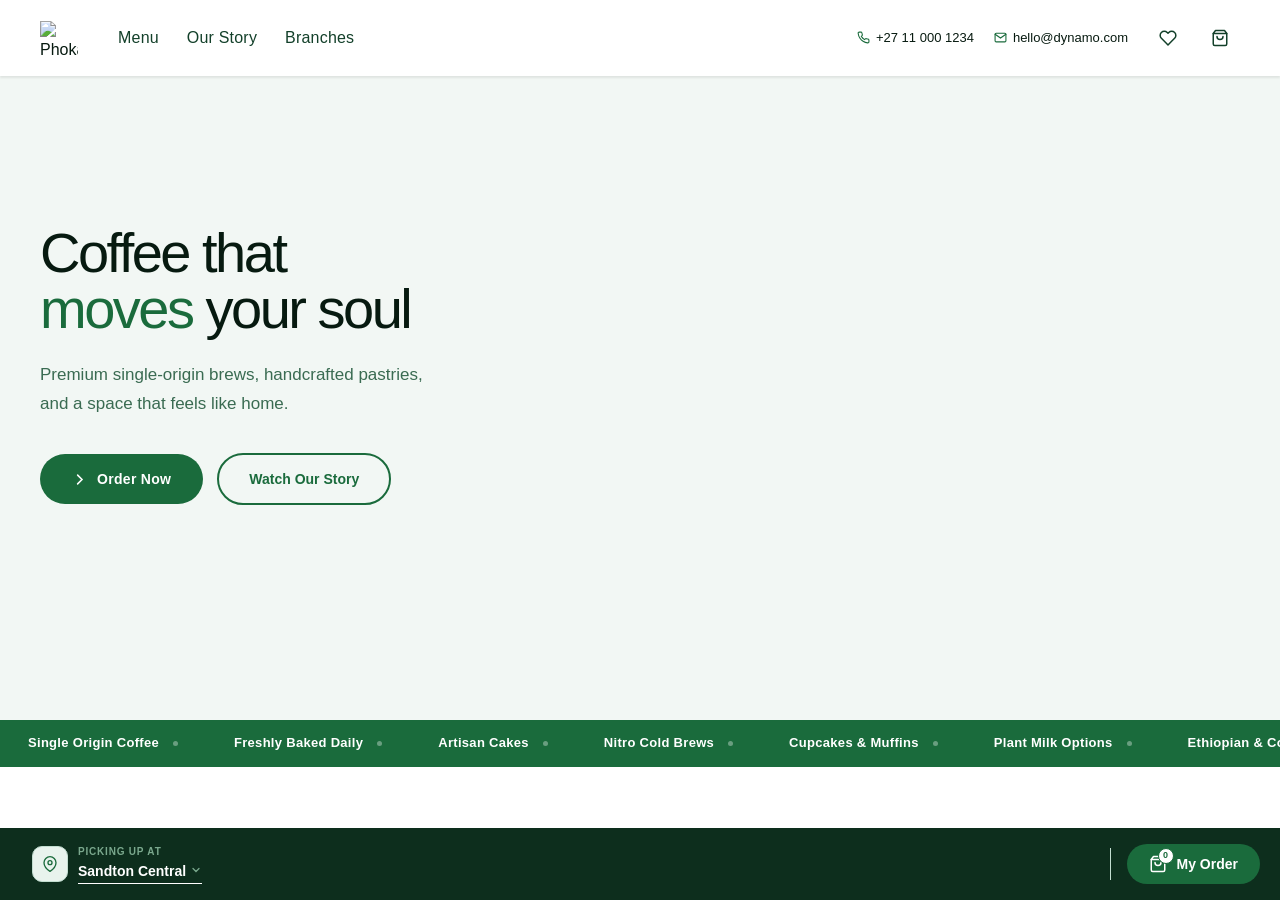
==== commit 0376b92c: "Updated" ====
--- a/index.html
+++ b/index.html
@@ -1212,7 +1212,7 @@
   font-size:13px;color:#00000094;font-weight:500;
   white-space:nowrap;
 }
-.pkc-header-contact-item svg{flex-shrink:0;color:var(--accent); border: 1px solid #000; border-radius: 50px;}
+.pkc-header-contact-item svg{flex-shrink:0;color:var(--accent);}
 .pkc-header-contact-item a{color:#071A10;}
 .pkc-header-contact-item a:hover{color:var(--accent);}
 @media(max-width:900px){.pkc-header-contact{display:none;}}
@@ -1323,7 +1323,7 @@
 
 /* Mobile nav contact info */
 .mobile-nav-contact{
-  padding-top:16px;
+  padding-top:16px; padding-bottom: 16px;
   border-top:1px solid var(--border);
   display:flex;flex-direction:column;gap:10px;
   margin-top:4px;
@@ -1353,7 +1353,7 @@
   transition:color 0.2s;display:flex;justify-content:space-between;align-items:center;
 }
 .pkc-mobile-nav-links a:hover{color:var(--accent);}
-.pkc-mobile-nav-footer{padding-top:22px;border-top:1px solid var(--border);}
+.pkc-mobile-nav-footer{padding-top:22px; border-top:1px solid var(--border);}
 .pkc-mobile-nav-footer p{font-size:12px;color:var(--text-muted);}
 
 /* TOAST */
@@ -1447,7 +1447,7 @@
       </div>
       <div class="pkc-header-contact-item">
         <svg width="13" height="13" fill="none" stroke="currentColor" stroke-width="2" stroke-linecap="round" viewBox="0 0 24 24"><path d="M4 4h16c1.1 0 2 .9 2 2v12c0 1.1-.9 2-2 2H4c-1.1 0-2-.9-2-2V6c0-1.1.9-2 2-2z"/><polyline points="22,6 12,13 2,6"/></svg>
-        <a href="/cdn-cgi/l/email-protection#432b262f2f2c03332b2c2822202c252526266d202c6d3922"><span class="__cf_email__" data-cfemail="5b333e3737341b2b3334303a38343d3d3e3e75383475213a">[email&#160;protected]</span></a>
+        <a href="/cdn-cgi/l/email-protection#432b262f2f2c03332b2c2822202c252526266d202c6d3922"><span class="__cf_email__" data-cfemail="mailto:lefamjack@gmail.com">hello@dynamo.com</span></a>
       </div>
     </div>
     <!-- Favourites -->
@@ -1494,7 +1494,7 @@
     </div>
     <div class="mobile-nav-contact-item">
       <svg width="16" height="16" fill="none" stroke="var(--accent)" stroke-width="2" stroke-linecap="round" viewBox="0 0 24 24"><path d="M4 4h16c1.1 0 2 .9 2 2v12c0 1.1-.9 2-2 2H4c-1.1 0-2-.9-2-2V6c0-1.1.9-2 2-2z"/><polyline points="22,6 12,13 2,6"/></svg>
-      <a href="/cdn-cgi/l/email-protection#b7dfd2dbdbd8f7c7dfd8dcd6d4d8d1d1d2d299d4d899cdd6"><span class="__cf_email__" data-cfemail="3f575a5353507f4f5750545e5c5059595a5a115c5011455e">[email&#160;protected]</span></a>
+      <a href="/cdn-cgi/l/email-protection#b7dfd2dbdbd8f7c7dfd8dcd6d4d8d1d1d2d299d4d899cdd6"><span class="__cf_email__" data-cfemail="mailto:lefamjack@gmail.com">hello@dynamo.com</span></a>
     </div>
   </div>
   <div class="pkc-mobile-nav-footer">
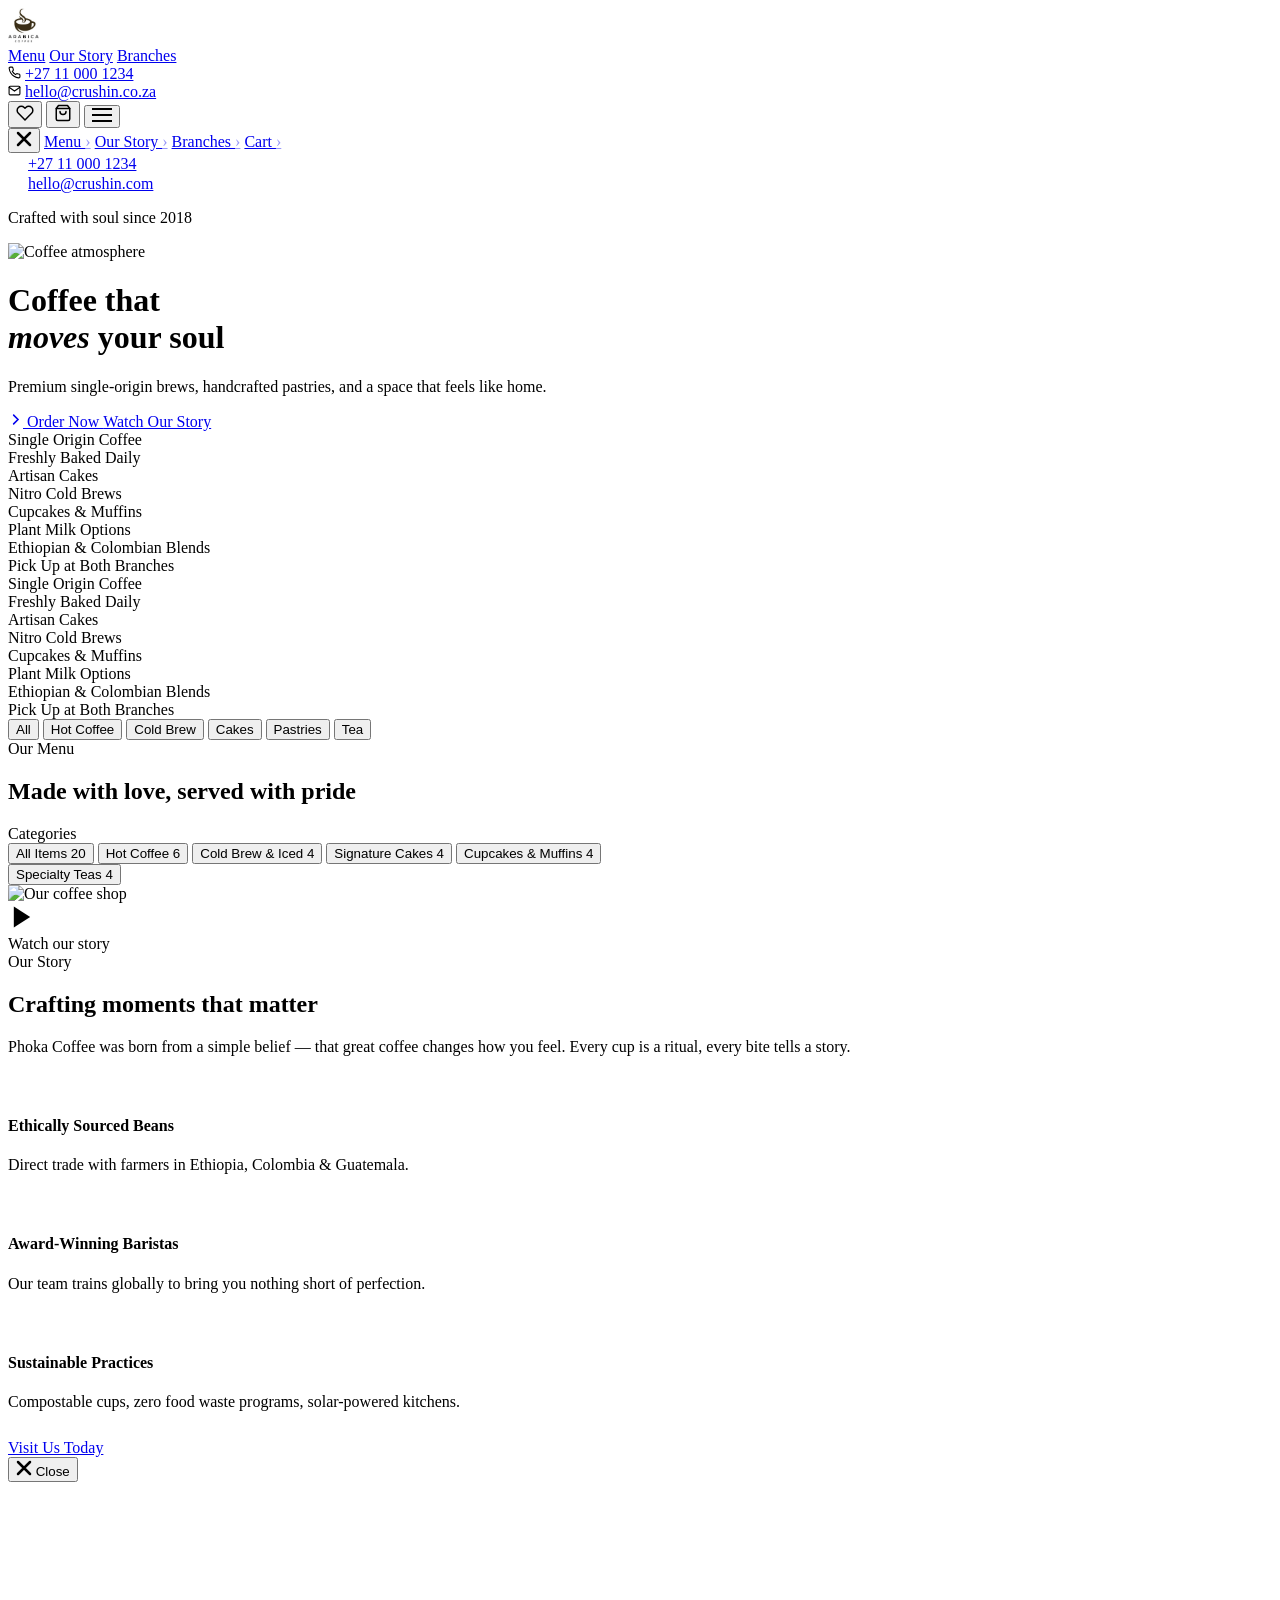
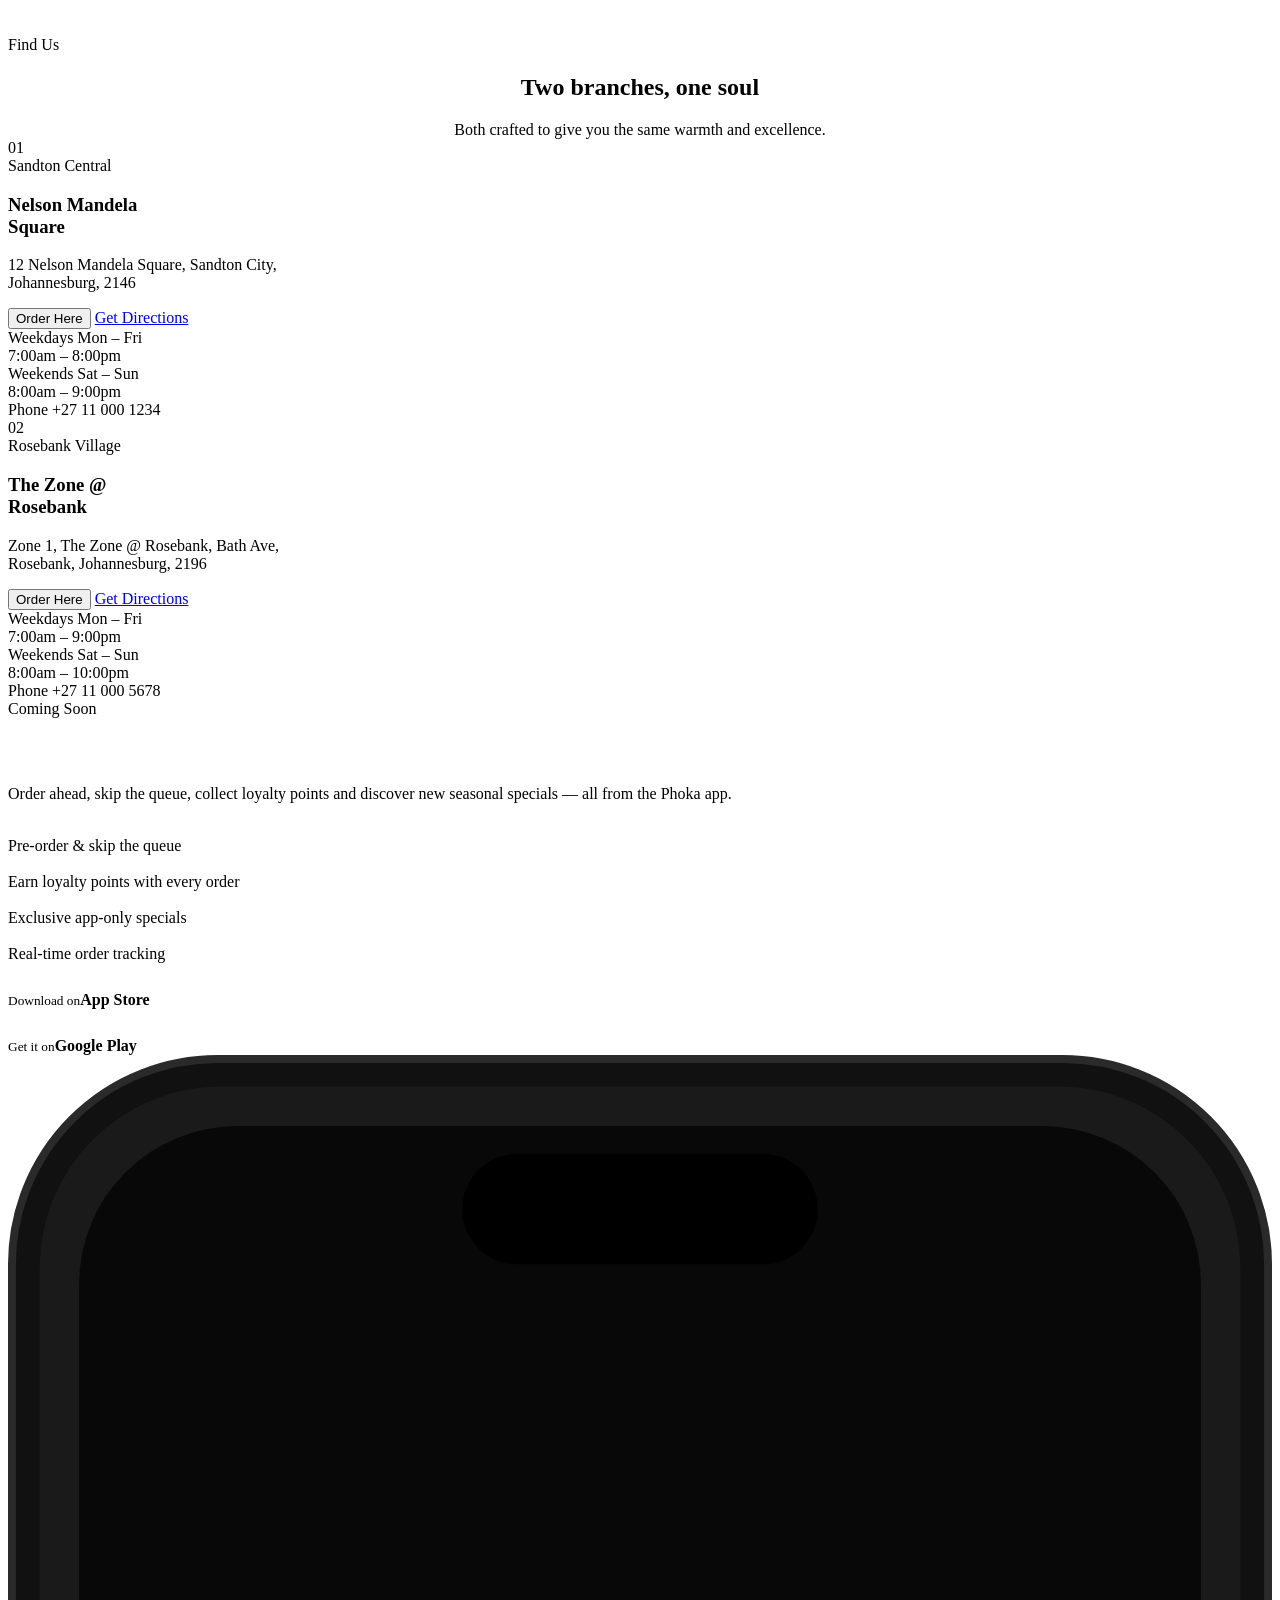
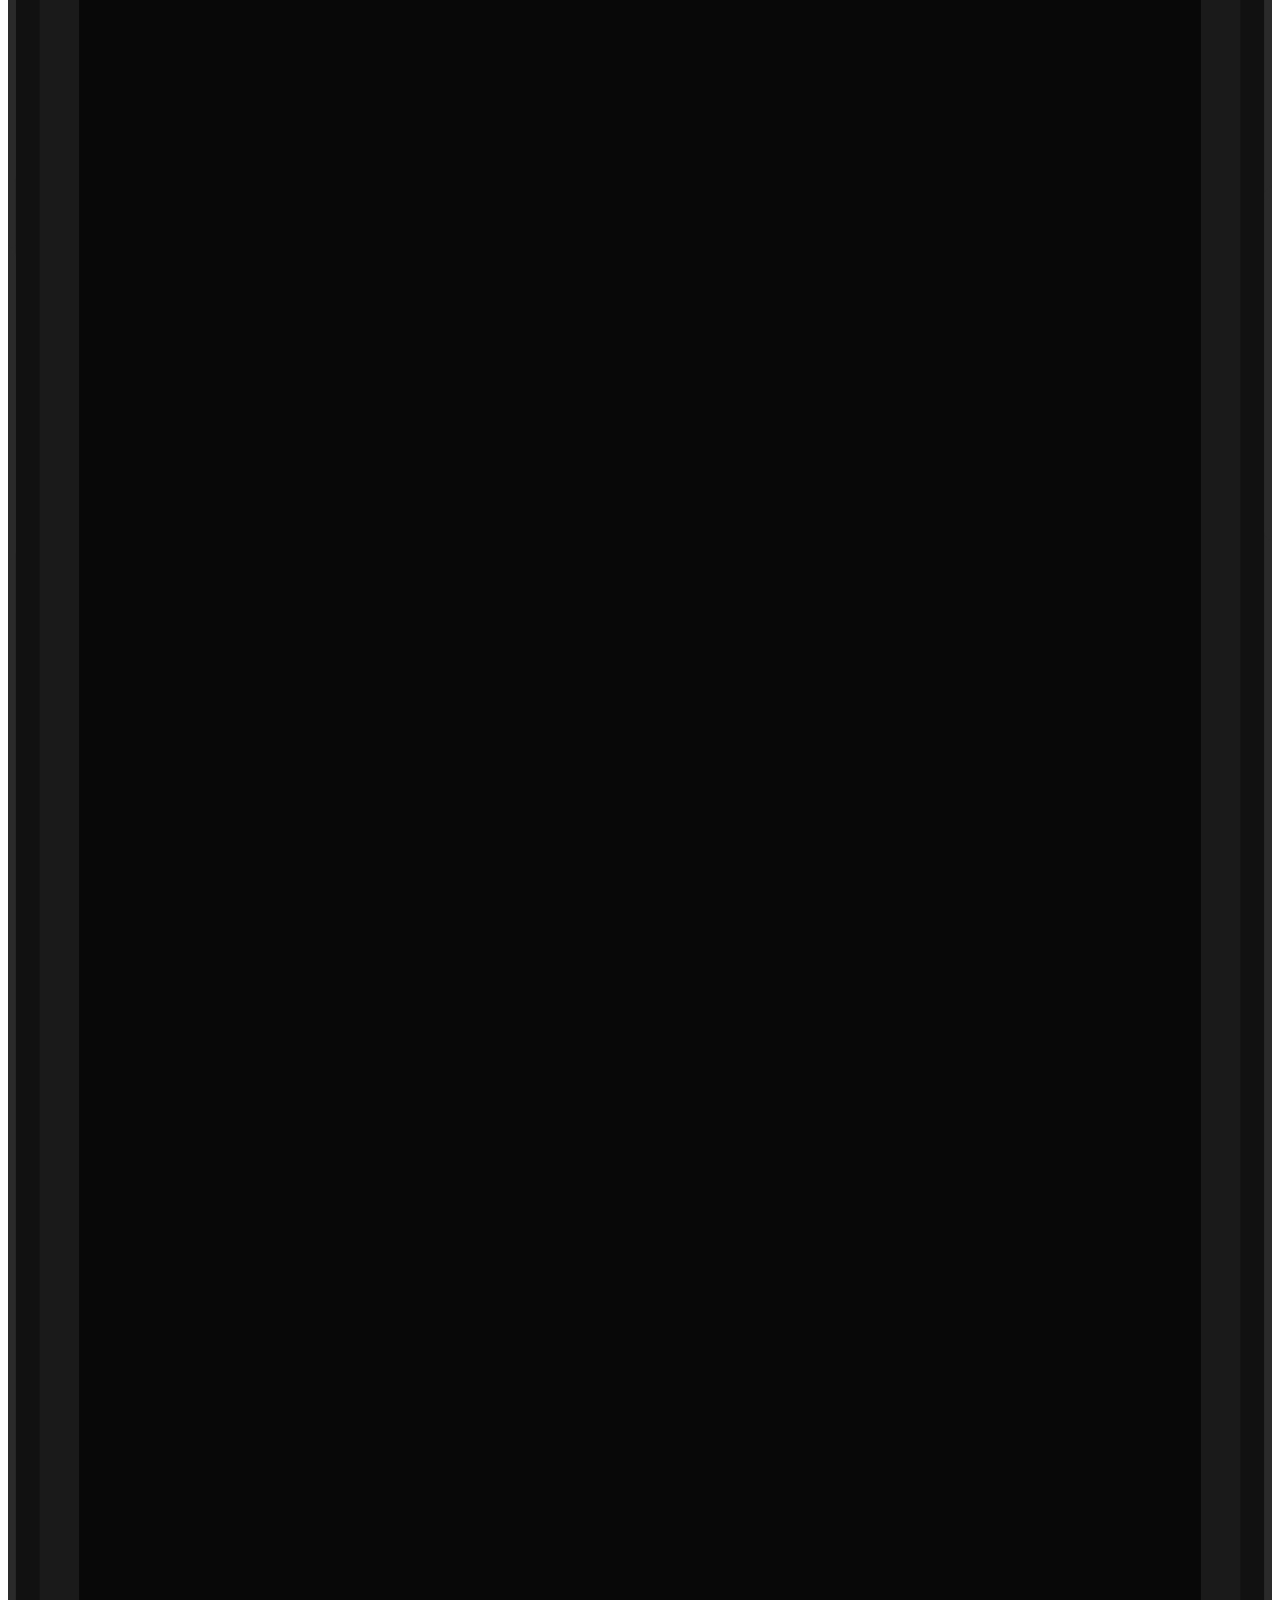
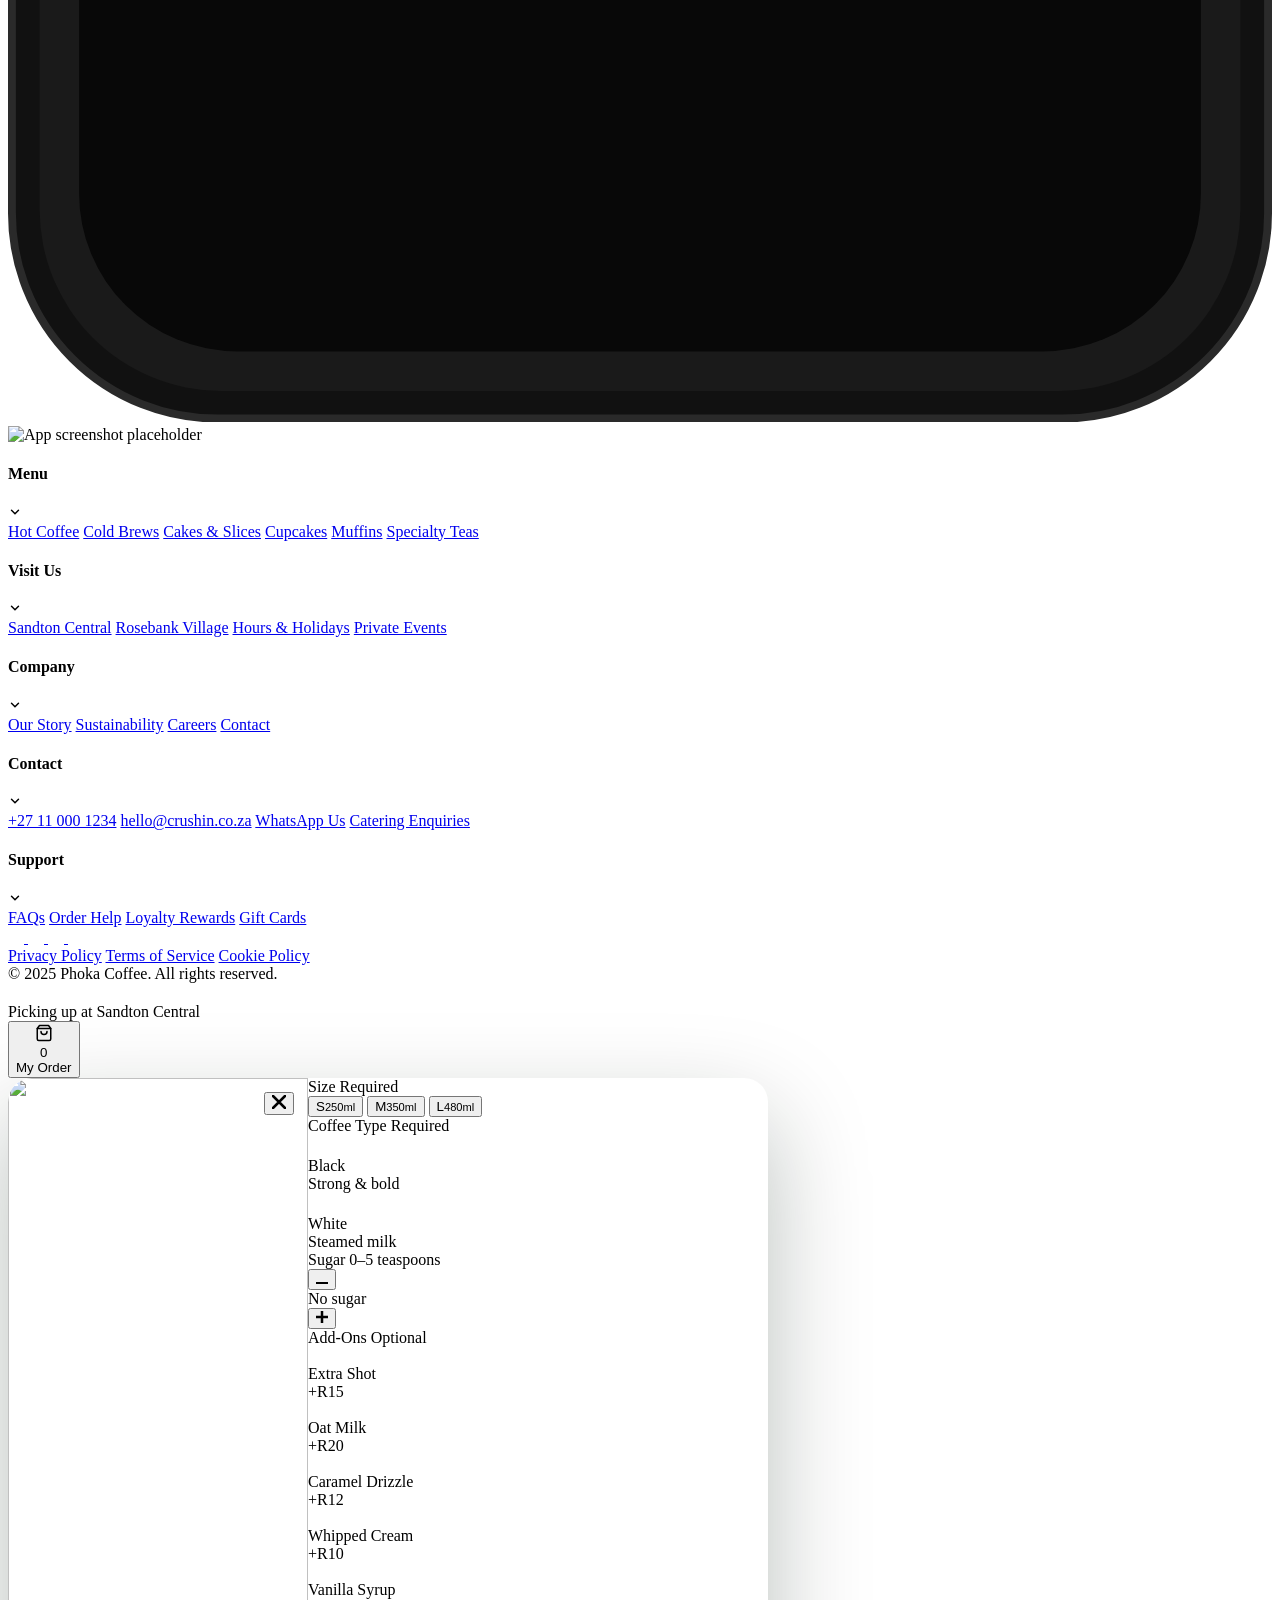
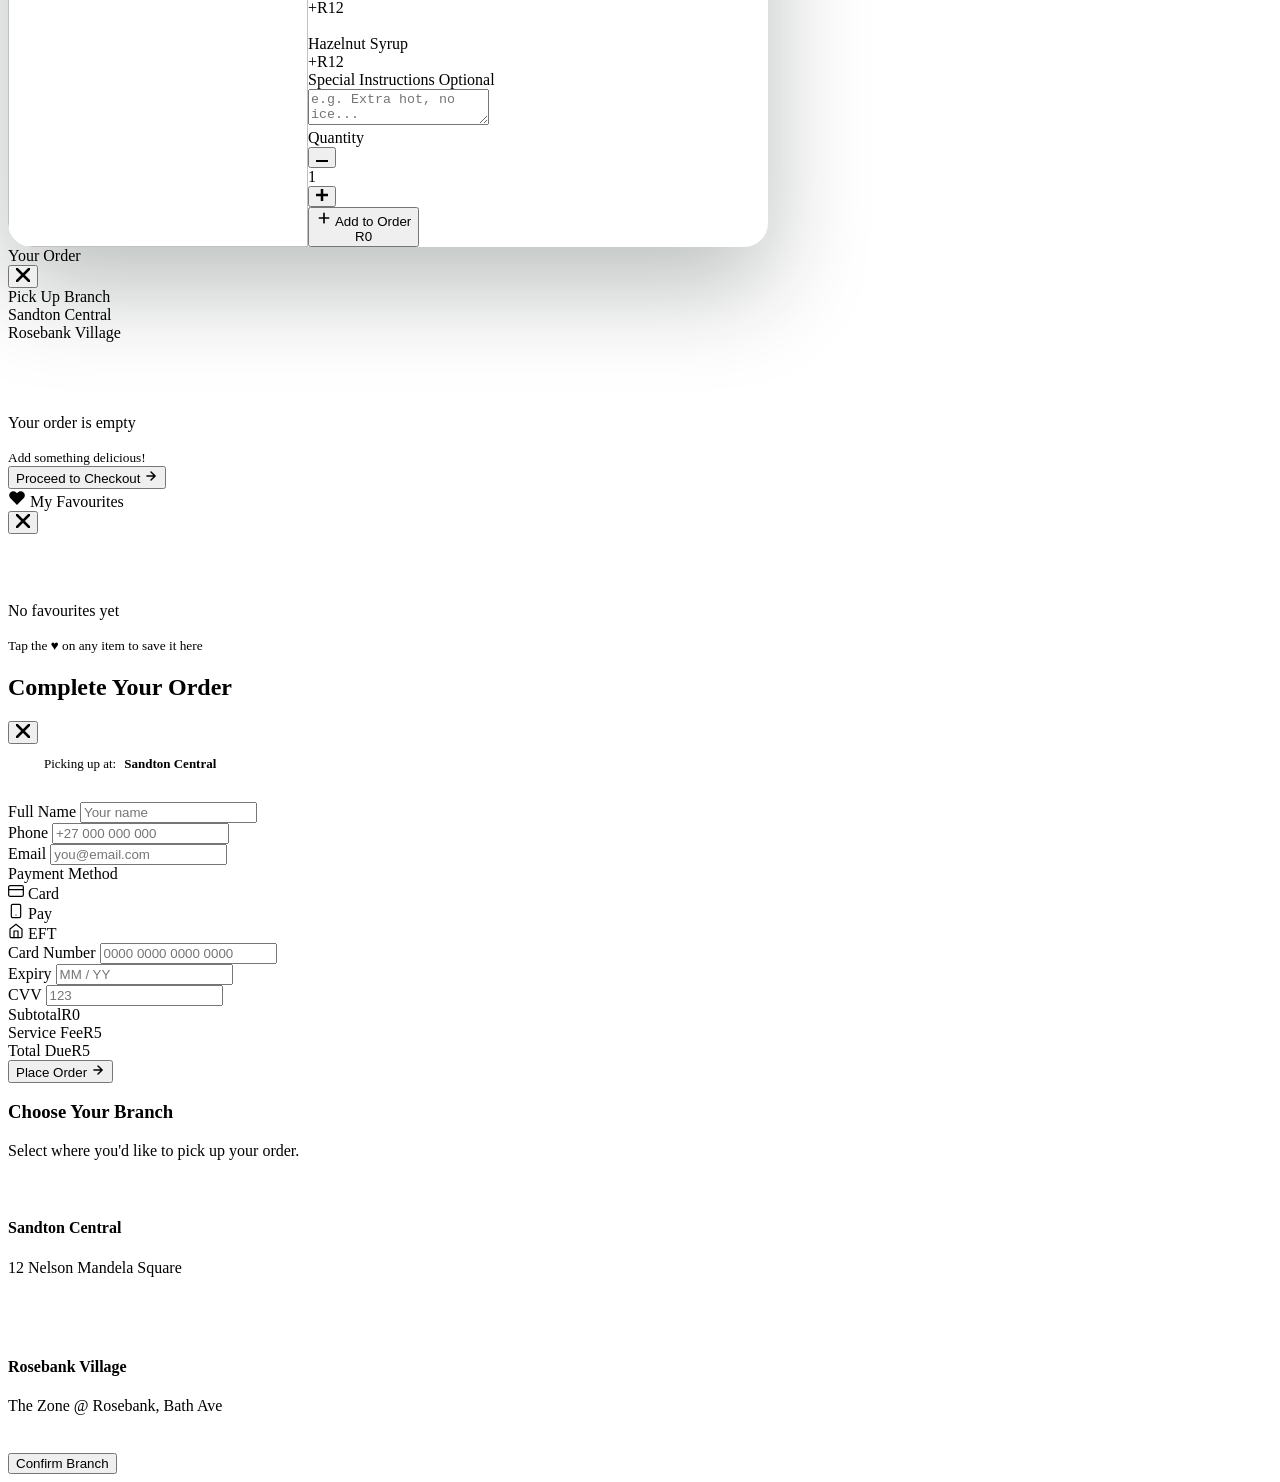
==== commit 394ab402: "Updated" ====
--- a/index.html
+++ b/index.html
@@ -9,1418 +9,8 @@
 <link rel="preconnect" href="https://fonts.googleapis.com">
 <link rel="preconnect" href="https://fonts.gstatic.com" crossorigin>
 <link href="https://fonts.googleapis.com/css2?family=Sodo+Sans:wght@300;400;500;600;700;800&display=swap" rel="stylesheet">
-<style>
-/* ═══════════════════════════════════════════
-   RESET & ROOT
-═══════════════════════════════════════════ */
- @font-face {
-    font-family: 'Sodo Sans';
-    src: url('fonts/SoDoSans-Regular.ttf') format('truetype');
-    font-weight: 400;
-    font-style: normal;
-}
-
-/* Circular Std - Medium (500) */
-@font-face {
-    font-family: 'Sodo Sans';
-    src: url('fonts/SoDoSans-SemiBold.woff') format('truetype');
-    font-weight: 500;
-    font-style: normal;
-}
-
-/* Sodo Sans - Bold (700) */
-@font-face {
-    font-family: 'Sodo Sans';
-    src: url('fonts/SoDoSans-Bold.ttf') format('truetype');
-    font-weight: 700;
-    font-style: normal;
-}
-
-*,*::before,*::after{box-sizing:border-box;margin:0;padding:0;}
-:root{
-  --cream:#F2F7F4;
-  --off-white:#E8F0EB;
-  --warm-white:#D9EAE0;
-  --choco-50:#E8F3ED;
-  --choco-100:#C2DDD0;
-  --choco-200:#7DB99A;
-  --choco-300:#3D9468;
-  --choco-400:#1E6440;
-  --choco-500:#1A5436;
-  --choco-600:#13402A;
-  --choco-700:#0D2E1D;
-  --choco-800:#071A10;
-  --accent:#1A6B3C;
-  --accent-light:#2D9E5E;
-  --accent-dark:#0F4525;
-  --text-dark:#071A10;
-  --text-mid:#13402A;
-  --text-light:#3A6B52;
-  --text-muted:#7AA88D;
-  --border:#C2DDD0;
-  --shadow:0 4px 30px rgba(26,107,60,0.08);
-  --shadow-lg:0 20px 60px rgba(26,107,60,0.14);
-  --radius:4px;
-  --radius-sm:4px;
-  --ease:cubic-bezier(0.25,0.46,0.45,0.94);
-  --ease-bounce:cubic-bezier(0.34,1.56,0.64,1);
-  --font:'Sodo Sans',sans-serif;
-  --bottom-bar-h:72px;
-}
-html{scroll-behavior:smooth;}
-body{
-  margin:0;padding:0;
-  font-family:var(--font);
-  background:var(--cream);
-  color:var(--text-dark);
-  line-height:1.6;
-  overflow:hidden;
-  width:100%;
-  height:100%;
-  -webkit-font-smoothing:antialiased;
-  -moz-osx-font-smoothing:grayscale;
-}
-html{height:100%;}
-/* Main scroll container - prevents body scroll lock issue */
-pkc-page{
-  display:block;
-  width:100%;
-  height:100%;
-  overflow-y:auto;
-  overflow-x:hidden;
-  -webkit-overflow-scrolling:touch;
-}
-pkc-page.modal-open{overflow:hidden;}
-/* Custom element base display */
-pkc-header,pkc-footer,pkc-section,pkc-aside,pkc-main{display:block;}
-pkc-nav{display:flex;}
-a{text-decoration:none;color:inherit;}
-button{cursor:pointer;border:none;background:none;font-family:var(--font);}
-ul{list-style:none;}
-img{max-width:100%;display:block;object-fit:cover;}
-input,select,textarea{font-family:var(--font);}
-
-/* ═══════════════════════════════════════════
-   SCROLLBAR
-═══════════════════════════════════════════ */
-::-webkit-scrollbar{width:5px;}
-::-webkit-scrollbar-track{background:transparent;}
-::-webkit-scrollbar-thumb{background:var(--choco-200);border-radius:10px;}
-::-webkit-scrollbar-thumb:hover{background:var(--accent-light);}
-
-/* ═══════════════════════════════════════════
-   UTILITY
-═══════════════════════════════════════════ */
-.container{max-width:1400px;margin:0 auto;padding:0 40px;}
-.btn-primary{
-  display:inline-flex;align-items:center;gap:10px;
-  padding:14px 32px;background:var(--accent);color:#fff;
-  border-radius:50px;font-size:14px;font-weight:600;letter-spacing:0.3px;
-  transition:all 0.3s var(--ease);border:none;
-}
-.btn-primary:hover{background:var(--accent-dark);transform:translateY(-2px);box-shadow:0 8px 24px rgba(107,52,16,0.3);}
-.btn-secondary{
-  display:inline-flex;align-items:center;gap:10px;
-  padding:13px 30px;border:2px solid var(--accent);color:var(--accent);
-  border-radius:50px;font-size:14px;font-weight:600;
-  transition:all 0.3s var(--ease);
-}
-.btn-secondary:hover{background:var(--accent);color:#fff;transform:translateY(-2px);}
-.section-label{
-  display:inline-flex;align-items:center;gap:8px;
-  font-size:11px;font-weight:700;letter-spacing:2.5px;text-transform:uppercase;
-  color:var(--accent-light);margin-bottom:14px;
-}
-.section-label::before{content:'';width:20px;height:2px;background:var(--accent-light);border-radius:2px;}
-.section-title{font-size:clamp(30px,3.5vw,50px);font-weight:800;line-height:1.08;color:var(--text-dark);letter-spacing:-1px;}
-.section-sub{font-size:15px;color:var(--text-light);margin-top:12px;line-height:1.75;max-width:460px;}
-
-/* ═══════════════════════════════════════════
-   REVEAL ANIMATIONS
-═══════════════════════════════════════════ */
-.reveal{opacity:0;transform:translateY(36px);transition:opacity 0.7s var(--ease),transform 0.7s var(--ease);}
-.reveal.visible{opacity:1;transform:translateY(0);}
-.reveal-left{opacity:0;transform:translateX(-36px);transition:opacity 0.7s var(--ease),transform 0.7s var(--ease);}
-.reveal-left.visible{opacity:1;transform:translateX(0);}
-.reveal-right{opacity:0;transform:translateX(36px);transition:opacity 0.7s var(--ease),transform 0.7s var(--ease);}
-.reveal-right.visible{opacity:1;transform:translateX(0);}
-.reveal-scale{opacity:0;transform:scale(0.93);transition:opacity 0.7s var(--ease),transform 0.7s var(--ease);}
-.reveal-scale.visible{opacity:1;transform:scale(1);}
-[data-delay="1"]{transition-delay:0.08s;}
-[data-delay="2"]{transition-delay:0.16s;}
-[data-delay="3"]{transition-delay:0.24s;}
-[data-delay="4"]{transition-delay:0.32s;}
-[data-delay="5"]{transition-delay:0.40s;}
-[data-delay="6"]{transition-delay:0.48s;}
-
-/* ═══════════════════════════════════════════
-   HEADER  [pkc- prefix throughout]
-═══════════════════════════════════════════ */
-.pkc-header{
-  position:fixed;top:0;left:0;width:100%;z-index:900;
-  padding:18px 40px;
-  display:flex;justify-content:space-between;align-items:center;
-  background:#fff;
-  box-shadow:0 2px 2px rgba(0,0,0,0.08);
-  transition:transform 0.4s var(--ease), padding 0.3s var(--ease), box-shadow 0.3s;
-  box-sizing:border-box;
-}
-.pkc-header.scrolled{
-  padding:13px 40px;
-  box-shadow:0 2px 8px rgba(0,0,0,0.12);
-}
-.pkc-header.hidden{
-  transform:translateY(-100%);
-}
-.pkc-header-left{display:flex;align-items:center;gap:40px;min-width:0;flex:1;}
-.pkc-logo-wrap{display:flex;align-items:center;gap:11px;flex-shrink:0;}
-.pkc-logo-icon{
-  width:38px;height:38px;border-radius:10px;
-  background:transparent;display:flex;align-items:center;justify-content:center;flex-shrink:0;
-}
-.pkc-logo-text{font-size:19px;font-weight:500;letter-spacing:-0.4px;color:var(--text-dark);}
-.pkc-logo-text span{color:var(--accent);}
-.pkc-nav-links{display:flex;align-items:center;gap:28px;}
-.pkc-nav-links a{font-size:16px;font-weight:500;color:var(--text-mid);transition:color 0.2s;letter-spacing:0.2px;white-space:nowrap;}
-.pkc-nav-links a:hover{color:var(--accent);}
-.pkc-header-right{display:flex;align-items:center;gap:12px;flex-shrink:0;}
-.pkc-icon-btn{
-  width:40px;height:40px;border-radius:50%;display:flex;align-items:center;justify-content:center;
-  background:transparent;color:var(--text-mid);transition:all 0.2s;position:relative;flex-shrink:0;
-}
-.pkc-icon-btn:hover{background:var(--choco-50);color:var(--accent);}
-.pkc-icon-btn.fav-active svg{fill:var(--accent);stroke:var(--accent);}
-.pkc-menu-toggle{display:none;}
-.pkc-header-badge{
-  position:absolute;top:-4px;right:-4px;
-  background:var(--accent);color:#fff;
-  font-size:9px;font-weight:800;
-  width:16px;height:16px;border-radius:50%;
-  display:flex;align-items:center;justify-content:center;
-  line-height:1;
-}
-
-/* ═══════════════════════════════════════════
-   HERO
-═══════════════════════════════════════════ */
-.hero{
-  min-height:80vh;position:relative;
-  display:flex;align-items:center;
-  overflow:hidden;background:var(--cream);
-}
-.hero-bg{
-  position:absolute;top:0;right:0;
-  width:52%;height:100%;
-  overflow:hidden;
-}
-.hero-bg img{width:100%;height:100%;object-fit:cover;transform:scale(1.04);}
-.hero-bg::after{
-  content:'';position:absolute;inset:0;
-  
-}
-.hero-content{
-  position:relative;z-index:2;
-  padding:130px 0 120px;
-  width:100%;
-  display:grid;
-  grid-template-columns:1fr 1fr;
-  gap:400px;
-  align-items:center;
-}
-.hero-text-col{
-  max-width:520px;
-}
-.hero-img-col{
-  display:none; /* hidden by default, shown on desktop via the hero-bg instead */
-}
-.hero h1{
-  font-size:clamp(40px,5.5vw,56px);
-  font-weight:500;line-height:1.01;
-  color:var(--text-dark);letter-spacing:-2.5px;
-  margin-bottom:22px;
-}
-.hero h1 em{
-  color:var(--accent);font-style:normal;
-  position:relative;display:inline-block;
-}
-
-.hero-sub{
-  font-size:17px;color:var(--text-light);
-  line-height:1.75;margin-bottom:34px;max-width:420px;font-weight:400;
-}
-.hero-actions{display:flex;align-items:center;gap:14px;flex-wrap:wrap;}
-.hero-scroll{
-  position:absolute;bottom:36px;left:50%;transform:translateX(-50%);
-  display:flex;flex-direction:column;align-items:center;gap:6px;
-  color:var(--text-muted);font-size:11px;letter-spacing:1.5px;text-transform:uppercase;font-weight:600;
-}
-
-/* ═══════════════════════════════════════════
-   MARQUEE BANNER
-═══════════════════════════════════════════ */
-.marquee-wrap{background:var(--accent);padding:13px 0;overflow:hidden;}
-.marquee-track{display:flex;width:max-content;animation:marqueeScroll 35s linear infinite;}
-.marquee-item{
-  display:flex;align-items:center;gap:14px;
-  padding:0 28px;white-space:nowrap;
-  font-size:13px;font-weight:600;color:#fff;letter-spacing:0.3px;
-}
-.marquee-sep{width:5px;height:5px;border-radius:50%;background:rgba(255,255,255,0.35);flex-shrink:0;}
-@keyframes marqueeScroll{from{transform:translateX(0);}to{transform:translateX(-50%);}}
-
-
-/* ═══════════════════════════════════════════
-   MENU SECTION — SIDEBAR LAYOUT
-═══════════════════════════════════════════ */
-.menu-section{padding:96px 0;background:#fff;}
-.menu-header-top{margin-bottom:52px;}
-.menu-layout{
-  display:grid;
-  grid-template-columns:220px 1fr;
-  gap:70px;
-  align-items:start;
-}
-/* SIDEBAR */
-.menu-sidebar{
-  position:sticky;top:100px;
-}
-.sidebar-label{
-  font-size:10px;font-weight:700;letter-spacing:2px;text-transform:uppercase;
-  color:var(--text-muted);margin-bottom:10px;padding:0 12px;
-}
-.sidebar-filters{display:flex;flex-direction:column;gap:2px;}
-.sidebar-filter{
-  display:flex;align-items:center;gap:12px;
-  padding:11px 14px;border-radius:50px;
-  font-size:14px;font-weight:500;color:#000;
-  ;cursor:pointer;text-align:left;width:100%;
-  border:1px solid transparent;
-}
-.sidebar-filter svg{flex-shrink:0;opacity:0.55;transition:opacity 0.2s;}
-.sidebar-filter:hover{background:var(--choco-100);color:var(--text-dark);}
-.sidebar-filter:hover svg{opacity:0.8;}
-.sidebar-filter.active{
-  color:#000;font-weight:700;
-  border-color: var(--accent-dark);
-}
-.sidebar-filter.active svg{opacity:1;stroke:var(--accent);}
-.sidebar-count{
-  margin-left:auto;font-size:11px;font-weight:700;
-  background:var(--choco-50);color:var(--text-muted);
-  padding:2px 7px;border-radius:20px;
-}
-.sidebar-filter.active .sidebar-count{background:var(--accent);color:#fff;}
-.sidebar-divider{height:1px;background:var(--border);margin:12px 0;}
-
-/* PRODUCTS RIGHT SIDE */
-.menu-content{}
-.category-group{margin-bottom:52px;}
-.category-group:last-child{margin-bottom:0;}
-.category-group-header{
-  display:flex;align-items:center;gap:14px;
-  margin-bottom:24px;padding-bottom:14px;
-  border-bottom:1px solid var(--border);
-}
-.cat-group-icon{
-  width:38px;height:38px;border-radius:10px;
-  background:var(--choco-50);border:1px solid var(--choco-100);
-  display:flex;align-items:center;justify-content:center;flex-shrink:0;
-}
-.cat-group-title{font-size:20px;font-weight:800;color:var(--text-dark);letter-spacing:-0.4px;}
-.cat-group-count{font-size:13px;color:var(--text-muted);font-weight:500;margin-left:auto;}
-.products-grid{
-  display:grid;
-  grid-template-columns:repeat(3,1fr);
-  gap:20px;
-}
-.product-card{
-  border-radius:var(--radius);
-  overflow:hidden;
-  transition:transform 0.3s var(--ease),box-shadow 0.3s;
-  cursor:pointer;
-  position:relative;
-}
-
-.product-img-wrap{
-  position:relative;aspect-ratio:1/1;overflow:hidden;
-  background:var(--choco-50);
-}
-.product-img-wrap img{
-  width:100%;height:100%;object-fit:cover;
-  transition:transform 0.55s var(--ease);
-}
-.product-card:hover .product-img-wrap img{transform:scale(1.09);}
-.product-badge{
-  position:absolute;top:10px;left:10px;z-index:2;
-  font-size:10px;font-weight:700;letter-spacing:0.8px;text-transform:uppercase;
-  padding:4px 9px;border-radius:50px;
-}
-.product-badge.popular{background:var(--accent);color:#fff;}
-.product-badge.new{background:#22A35A;color:#fff;}
-.fav-btn{
-  position:absolute;top:10px;right:10px;z-index:3;
-  width:32px;height:32px;border-radius:50%;
-  background:rgba(255,255,255,0.92);backdrop-filter:blur(6px);
-  display:flex;align-items:center;justify-content:center;
-  transition:all 0.2s;
-}
-.fav-btn:hover{background:#fff;transform:scale(1.1);}
-.fav-btn.active svg{fill:var(--accent);stroke:var(--accent);}
-.quick-add{
-  position:absolute;bottom:10px;left:10px;right:10px;z-index:2;
-  background:rgba(255,255,255,0.95);backdrop-filter:blur(8px);
-  border-radius:50px;padding:10px 16px;
-  display:flex;justify-content:center;align-items:center;gap:6px;
-  font-size:13px;font-weight:700;color:var(--accent);
-  transform:translateY(60px);opacity:0;
-  transition:all 0.3s var(--ease);
-  border:1.5px solid var(--border);
-}
-.product-card:hover .quick-add{transform:translateY(0);opacity:1;}
-.quick-add:hover{background:var(--accent);color:#fff;border-color:var(--accent);}
-.product-info{padding:14px 0;}
-.product-name{font-size:16px;font-weight:700;color:var(--text-dark);margin-bottom:3px;line-height:1.3;}
-.product-desc{font-size:14px;color:#00000094;margin-bottom:10px;line-height:1.5;}
-.product-footer{display:flex;justify-content:space-between;align-items:center;}
-.product-price{font-size:17px;font-weight:800;color:var(--accent);}
-.product-price span{font-size:11px;font-weight:400;color:var(--text-muted);}
-.product-rating{display:flex;align-items:center;gap:3px;font-size:11px;color:var(--text-muted);}
-.stars-svg{color:#F59E0B;}
-
-/* Mobile sticky filter tabs */
-.pkc-mobile-filter-bar{
-  display:none;
-  position:sticky;top:0;z-index:499;
-  background:var(--off-white);
-  border-bottom:1px solid var(--border);
-  padding:10px 16px;
-  overflow-x:auto;
-  gap:8px;
-  -webkit-overflow-scrolling:touch;
-  scrollbar-width:none;
-  margin-top:0;
-}
-.pkc-mobile-filter-bar::-webkit-scrollbar{display:none;}
-.pkc-mobile-filter-tab{
-  display:inline-flex;align-items:center;gap:6px;
-  padding:8px 14px;border-radius:50px;
-  font-size:12px;font-weight:600;color:var(--text-light);
-  border:1.5px solid var(--border);background:#fff;
-  white-space:nowrap;flex-shrink:0;transition:all 0.2s;cursor:pointer;
-}
-.pkc-mobile-filter-tab.active{background:var(--accent);border-color:var(--accent);color:#fff;}
-
-/* ═══════════════════════════════════════════
-   ORDER MODAL — SEAMLESS SCROLLBAR
-═══════════════════════════════════════════ */
-.overlay{
-  position:fixed;inset:0;background:rgba(26,12,2,0.55);
-  backdrop-filter:blur(10px);-webkit-backdrop-filter:blur(10px);
-  z-index:2000;opacity:0;visibility:hidden;
-  transition:all 0.4s var(--ease);
-  display:flex;align-items:center;justify-content:center;padding:20px;
-}
-.overlay.open{opacity:1;visibility:visible;}
-.order-modal{
-  background:#fff;border-radius:24px;
-  width:100%;max-width:540px;
-  max-height:88vh;
-  /* KEY: overflow hidden on wrapper, scroll on inner */
-  overflow:hidden;
-  display:flex;flex-direction:column;
-  transform:scale(0.94) translateY(20px);
-  transition:transform 0.4s var(--ease);
-  box-shadow:0 40px 100px rgba(26,12,2,0.28);
-}
-.overlay.open .order-modal{transform:scale(1) translateY(0);}
-.order-modal-img{
-  width:100%;height:210px;position:relative;overflow:hidden;
-  flex-shrink:0;
-}
-.order-modal-img img{width:100%;height:100%;object-fit:cover;}
-.order-modal-img::after{
-  content:'';position:absolute;inset:0;
-  background:linear-gradient(to top,rgba(0,0,0,0.35),transparent 60%);
-}
-.modal-close-btn{
-  position:absolute;top:14px;right:14px;z-index:3;
-  width:34px;height:34px;border-radius:50%;
-  background:rgba(255,255,255,0.92);backdrop-filter:blur(8px);
-  display:flex;align-items:center;justify-content:center;
-  color:var(--text-dark);transition:all 0.2s;
-}
-.modal-close-btn:hover{background:#fff;transform:scale(1.05);}
-/* The scrollable body — scrollbar stays inside the rounded modal */
-.order-modal-scroll{
-  flex:1;overflow-y:auto;
-  /* Clip scrollbar inside radius */
-  border-radius:0 0 24px 24px;
-}
-.order-modal-scroll::-webkit-scrollbar{width:4px;}
-.order-modal-scroll::-webkit-scrollbar-track{background:transparent;}
-.order-modal-scroll::-webkit-scrollbar-thumb{background:var(--choco-100);border-radius:10px;}
-.order-modal-scroll::-webkit-scrollbar-thumb:hover{background:var(--choco-200);}
-.order-modal-body{padding:22px 24px 28px;}
-.order-product-name{font-size:21px;font-weight:800;color:var(--text-dark);margin-bottom:3px;letter-spacing:-0.4px;}
-.order-product-sub{font-size:13px;color:var(--text-light);margin-bottom:20px;line-height:1.5;}
-.order-section{margin-bottom:22px;}
-.order-section-title{
-  font-size:12px;font-weight:700;text-transform:uppercase;letter-spacing:1.2px;
-  color:var(--text-mid);margin-bottom:11px;
-  display:flex;justify-content:space-between;align-items:center;
-}
-.order-section-badge{
-  font-size:10px;font-weight:600;text-transform:none;letter-spacing:0;
-  background:var(--choco-50);color:var(--text-muted);
-  padding:2px 8px;border-radius:20px;
-}
-/* Coffee type */
-.coffee-type-grid{display:grid;grid-template-columns:1fr 1fr;gap:10px;}
-.coffee-type-option{
-  border:2px solid var(--border);border-radius:var(--radius-sm);
-  padding:13px 15px;cursor:pointer;transition:all 0.2s;
-}
-.coffee-type-option.selected{border-color:var(--accent);background:var(--choco-50);}
-.coffee-type-option:hover:not(.selected){border-color:var(--choco-200);}
-.ct-icon{margin-bottom:6px;}
-.ct-label{font-size:14px;font-weight:700;color:var(--text-dark);}
-.ct-sub{font-size:11px;color:var(--text-muted);margin-top:1px;}
-/* Sugar */
-.sugar-row{display:flex;align-items:center;gap:10px;}
-.sugar-btn{
-  width:34px;height:34px;border-radius:50%;
-  background:var(--off-white);color:var(--text-dark);
-  font-size:18px;font-weight:700;
-  display:flex;align-items:center;justify-content:center;
-  transition:all 0.2s;flex-shrink:0;border:1px solid var(--border);
-}
-.sugar-btn:hover{background:var(--accent);color:#fff;border-color:var(--accent);}
-.sugar-track{flex:1;height:5px;background:var(--border);border-radius:3px;position:relative;}
-.sugar-fill{height:100%;background:var(--accent);border-radius:3px;transition:width 0.25s var(--ease);}
-.sugar-label{font-size:13px;font-weight:700;color:var(--accent);min-width:72px;text-align:right;}
-/* Extras */
-.extras-grid{display:grid;grid-template-columns:1fr 1fr;gap:8px;}
-.extra-option{
-  display:flex;align-items:center;gap:9px;
-  border:1.5px solid var(--border);border-radius:var(--radius-sm);
-  padding:10px 12px;cursor:pointer;transition:all 0.2s;
-}
-.extra-option.checked{border-color:var(--accent);background:var(--choco-50);}
-.extra-check{
-  width:19px;height:19px;border-radius:5px;
-  border:1.5px solid var(--border);flex-shrink:0;
-  display:flex;align-items:center;justify-content:center;
-  transition:all 0.2s;
-}
-.extra-option.checked .extra-check{background:var(--accent);border-color:var(--accent);}
-.extra-name{font-size:12px;font-weight:600;color:var(--text-dark);}
-.extra-price{font-size:11px;color:var(--text-muted);}
-/* Size */
-.size-options{display:flex;gap:8px;}
-.size-btn{
-  flex:1;padding:11px 6px;border:1.5px solid var(--border);border-radius:var(--radius-sm);
-  font-size:13px;font-weight:700;color:var(--text-mid);
-  transition:all 0.2s;text-align:center;cursor:pointer;
-}
-.size-btn small{display:block;font-size:10px;font-weight:400;color:var(--text-muted);margin-top:2px;}
-.size-btn.selected,.size-btn:hover{border-color:var(--accent);background:var(--choco-50);color:var(--accent);}
-/* Qty */
-.qty-row{display:flex;align-items:center;gap:14px;}
-.qty-btn{
-  width:38px;height:38px;border-radius:50%;
-  background:var(--off-white);color:var(--text-dark);
-  font-size:20px;font-weight:600;
-  display:flex;align-items:center;justify-content:center;
-  transition:all 0.2s;border:1px solid var(--border);
-}
-.qty-btn:hover{background:var(--accent);color:#fff;border-color:var(--accent);}
-.qty-val{font-size:20px;font-weight:800;color:var(--text-dark);min-width:28px;text-align:center;}
-/* Notes */
-.notes-input{
-  width:100%;padding:11px 14px;
-  border:1.5px solid var(--border);border-radius:var(--radius-sm);
-  font-size:13px;color:var(--text-dark);
-  outline:none;resize:none;
-  transition:border-color 0.2s;
-}
-.notes-input:focus{border-color:var(--accent);}
-/* Add button */
-.add-btn{
-  width:100%;padding:15px;border-radius:50px;
-  background:var(--accent);color:#fff;
-  font-size:15px;font-weight:700;letter-spacing:0.2px;
-  transition:all 0.3s var(--ease);
-  display:flex;justify-content:center;align-items:center;gap:12px;
-  margin-top:22px;
-}
-.add-btn:hover{background:var(--accent-dark);}
-.add-btn-sep{width:1px;height:18px;background:rgba(255,255,255,0.3);}
-
-/* ═══════════════════════════════════════════
-   VIDEO SECTION
-═══════════════════════════════════════════ */
-.video-section{padding:96px 0;background:var(--cream);}
-.video-layout{display:grid;grid-template-columns:1fr 1fr;gap:80px;align-items:center;}
-.video-frame{
-  position:relative;border-radius:4px;overflow:hidden;
-  aspect-ratio:4/3;background:var(--choco-700);
-  box-shadow:var(--shadow-lg);cursor:pointer;
-}
-.video-thumb{width:100%;height:100%;object-fit:cover;display:block;}
-.video-play-overlay{
-  position:absolute;inset:0;z-index:2;
-  display:flex;align-items:center;justify-content:center;
-  background:rgba(26,12,2,0.22);
-  transition:background 0.3s;
-}
-.video-frame:hover .video-play-overlay{background:rgba(26,12,2,0.38);}
-.play-circle{
-  width:78px;height:78px;border-radius:50%;
-  background:rgba(255,255,255,0.93);backdrop-filter:blur(8px);
-  display:flex;align-items:center;justify-content:center;
-  transition:transform 0.3s var(--ease-bounce),box-shadow 0.3s;
-  box-shadow:0 8px 32px rgba(0,0,0,0.25);
-}
-.video-frame:hover .play-circle{transform:scale(1.1);box-shadow:0 14px 40px rgba(0,0,0,0.3);}
-.video-overlay-tag{
-  position:absolute;bottom:20px;left:20px;z-index:3;
-  background:rgba(255,255,255,0.95);backdrop-filter:blur(8px);
-  border-radius:50px;padding:9px 18px;
-  display:flex;align-items:center;gap:10px;
-  box-shadow:0 4px 16px rgba(0,0,0,0.1);
-}
-.live-dot{width:8px;height:8px;border-radius:50%;background:#22A35A;animation:livePulse 2s ease-in-out infinite;}
-@keyframes livePulse{0%,100%{opacity:1;transform:scale(1);}50%{opacity:0.5;transform:scale(1.4);}}
-.overlay-tag-text{font-size:12px;font-weight:700;color:var(--text-dark);}
-.video-text .section-title{margin-bottom:14px;}
-.video-features{margin-top:30px;display:flex;flex-direction:column;gap:18px;}
-.vfeature{display:flex;align-items:flex-start;gap:14px;}
-.vfeature-icon{
-  width:44px;height:44px;border-radius:11px;flex-shrink:0;
-  background:var(--choco-50);border:1px solid var(--choco-100);
-  display:flex;align-items:center;justify-content:center;
-}
-.vfeature-text h4{font-size:14px;font-weight:700;color:var(--text-dark);margin-bottom:2px;}
-.vfeature-text p{font-size:13px;color:var(--text-light);line-height:1.6;}
-
-/* VIDEO PLAYER MODAL */
-.video-modal-overlay{
-  position:fixed;inset:0;z-index:5000;
-  background:rgba(0,0,0,0.92);
-  opacity:0;visibility:hidden;
-  transition:all 0.35s var(--ease);
-  display:flex;align-items:center;justify-content:center;
-  padding:24px;
-}
-.video-modal-overlay.open{opacity:1;visibility:visible;}
-.video-modal-inner{
-  position:relative;width:100%;max-width:900px;
-  transform:scale(0.94);transition:transform 0.4s var(--ease);
-}
-.video-modal-overlay.open .video-modal-inner{transform:scale(1);}
-.video-modal-close{
-  position:absolute;top:-48px;right:0;
-  display:flex;align-items:center;gap:8px;
-  color:rgba(255,255,255,0.7);font-size:14px;font-weight:600;
-  transition:color 0.2s;cursor:pointer;background:none;border:none;font-family:var(--font);
-}
-.video-modal-close:hover{color:#fff;}
-.video-embed-wrap{
-  width:100%;aspect-ratio:16/9;
-  border-radius:4px;overflow:hidden;background:#000;
-  display:flex;align-items:center;justify-content:center;
-}
-.video-embed-wrap video{width:100%;height:100%;object-fit:cover;}
-.video-placeholder-inner{
-  text-align:center;color:rgba(255,255,255,0.5);
-}
-.video-placeholder-inner svg{margin:0 auto 16px;}
-.video-placeholder-inner p{font-size:15px;font-weight:600;}
-.video-placeholder-inner span{font-size:13px;display:block;margin-top:4px;opacity:0.6;}
-
-/* ═══════════════════════════════════════════
-   BRANCHES
-═══════════════════════════════════════════ */
-/* ═══════════════════════════════════════════
-   BRANCHES — immersive strip layout
-═══════════════════════════════════════════ */
-.branches-section{
-  padding:0;background:var(--cream);overflow:hidden;
-}
-.branches-header{
-  padding:80px 0 52px;text-align:center;
-}
-.branches-strip{
-  position:relative;
-  display:flex;align-items:stretch;
-  border-top:1px solid var(--border);
-  min-height:340px;
-  transition:background 0.4s var(--ease);
-  overflow:hidden;
-}
-.branches-strip:last-child{border-bottom:1px solid var(--border);}
-.branches-strip::before{
-  content:'';
-  position:absolute;inset:0;
-  background:var(--choco-700);
-  opacity:0;
-  transition:opacity 0.4s var(--ease);
-  pointer-events:none;
-}
-
-.branch-strip-num{
-  flex-shrink:0;
-  width:330px;
-  display:flex;align-items:center;justify-content:center;
-  font-size:80px;font-weight:800;
-  color:var(--border);
-  letter-spacing:-4px;
-  position:relative;z-index:1;
-  transition:color 0.4s var(--ease);
-  border-right:1px solid var(--border);
-}
-
-.branch-strip-body{
-  flex:1;padding:40px 102px;
-  display:flex;flex-direction:column;justify-content:center;
-  position:relative;z-index:1;
-  border-right:1px solid var(--border);
-}
-.branch-strip-eyebrow{
-  font-size:10px;font-weight:700;letter-spacing:2.5px;
-  text-transform:uppercase;color:var(--accent);
-  margin-bottom:10px;
-  transition:color 0.4s var(--ease);
-}
-
-.branch-strip-name{
-  font-size:clamp(26px,3vw,40px);font-weight:800;
-  color:var(--text-dark);letter-spacing:-1px;
-  line-height:1.05;margin-bottom:14px;
-  transition:color 0.4s var(--ease);
-}
-
-.branch-strip-address{
-  font-size:14px;color:var(--text-light);line-height:1.7;
-  margin-bottom:22px;max-width:300px;
-  transition:color 0.4s var(--ease);
-}
-
-.branch-strip-actions{display:flex;gap:10px;flex-wrap:wrap;}
-.branch-strip-btn{
-  padding:10px 22px;border-radius:50px;
-  font-size:13px;font-weight:700;
-  border:1px solid var(--accent-dark);color:var(--text-mid);
-  background:transparent;
-  transition:all 0.25s var(--ease);cursor:pointer;
-  font-family:var(--font);
-}
-.branch-strip-btn:hover{background:#fff;border-color:#fff;color:var(--text-dark);}
-.branch-strip-btn.primary{
-  background:var(--accent);border-color:var(--accent);color:#fff;
-}
-.branch-strip-btn.primary:hover{background:var(--accent-light);border-color:var(--accent-light);}
-.branch-strip-btn{border-color:rgb(0, 0, 0);color:rgb(0, 0, 0);}
-.branch-strip-btn:hover{background:rgba(0, 0, 0, 0.027);border-color:rgb(0, 0, 0);color:#000000;}
-.branch-strip-btn.primary{background:var(--accent);border-color:var(--accent);color:#fff;}
-.branch-strip-meta{
-  flex-shrink:0;width:580px;
-  padding:40px 40px;
-  display:flex;flex-direction:column;justify-content:center;gap:20px;
-  position:relative;z-index:1;
-}
-.branch-meta-item{
-  display:flex;flex-direction:column;gap:4px;
-}
-.branch-meta-label{
-  font-size:10px;font-weight:700;letter-spacing:2px;text-transform:uppercase;
-  color:var(--text-muted);
-  transition:color 0.4s var(--ease);
-}
-
-.branch-meta-value{
-  font-size:13px;font-weight:600;color:var(--text-dark);line-height:1.55;
-  transition:color 0.4s var(--ease);
-}
-
-@media(max-width:900px){
-  .branch-strip-num{width:70px;font-size:52px;}
-  .branch-strip-body{padding:32px 28px;}
-  .branch-strip-meta{width:200px;padding:32px 20px;}
-}
-@media(max-width:640px){
-  .branches-strip{flex-direction:column;min-height:unset;}
-  .branch-strip-num{
-    width:100%;height:60px;
-    border-right:none;border-bottom:1px solid var(--border);
-    font-size:36px;justify-content:flex-start;padding:0 20px;
-  }
-  .branch-strip-body{padding:24px 20px;border-right:none;}
-  .branch-strip-meta{width:100%;padding:20px 20px 28px;}
-}
-
-/* ═══════════════════════════════════════════
-   APP DOWNLOAD SECTION (desktop only)
-═══════════════════════════════════════════ */
-.app-section{
-  padding:96px 0;background:var(--choco-700);
-  overflow:hidden;position:relative;
-}
-.app-section::before{
-  content:'';position:absolute;top:-120px;right:-120px;
-  width:500px;height:500px;border-radius:50%;
-  background:rgba(107,52,16,0.25);
-  pointer-events:none;
-}
-.app-section::after{
-  content:'';position:absolute;bottom:-80px;left:200px;
-  width:300px;height:300px;border-radius:50%;
-  background:rgba(181,118,61,0.1);
-  pointer-events:none;
-}
-.app-layout{
-  display:grid;grid-template-columns:1fr 480px;
-  gap:60px;align-items:center;position:relative;z-index:1;
-}
-.app-text .section-label{color:var(--choco-200);}
-.app-text .section-label::before{background:var(--choco-200);}
-.app-text .section-title{color:#fff;}
-.app-text .section-sub{color:rgba(255,255,255,0.6);max-width:400px;}
-.app-badges{display:flex;gap:12px;margin-top:28px;flex-wrap:wrap;}
-.app-badge{
-  display:flex;align-items:center;gap:10px;
-  background:rgba(255,255,255,0.08);border:1px solid rgba(255,255,255,0.14);
-  padding:11px 20px;border-radius:12px;color:#fff;
-  transition:all 0.2s;cursor:pointer;
-  backdrop-filter:blur(8px);
-}
-.app-badge:hover{background:rgba(255,255,255,0.14);border-color:rgba(255,255,255,0.25);}
-.app-badge-text{text-align:left;}
-.app-badge-text small{font-size:10px;opacity:0.6;display:block;letter-spacing:0.5px;text-transform:uppercase;}
-.app-badge-text strong{font-size:15px;font-weight:700;}
-.app-features{margin-top:28px;display:flex;flex-direction:column;gap:14px;}
-.app-feature{display:flex;align-items:center;gap:10px;color:rgba(255,255,255,0.75);font-size:14px;}
-.app-feature-check{
-  width:22px;height:22px;border-radius:50%;
-  background:rgba(107,52,16,0.6);border:1px solid var(--choco-300);
-  display:flex;align-items:center;justify-content:center;flex-shrink:0;
-}
-/* PHONE MOCKUP */
-.phone-mockup-wrap{
-  display:flex;justify-content:center;align-items:flex-end;
-  padding-top:20px;
-}
-.phone-mockup{
-  position:relative;width:300px;flex-shrink:0;
-  filter:drop-shadow(0 40px 80px rgba(0,0,0,0.65));
-}
-.phone-svg-outer{
-  width:100%;display:block;
-}
-.phone-screen-content{
-  position:absolute;
-  top:3.8%;left:6.2%;
-  width:87.6%;height:92%;
-  border-radius:40px;
-  overflow:hidden;
-  background:#0a0a0a;
-}
-.phone-screen-img{
-  width:100%;height:100%;
-  object-fit:cover;
-  object-position:center;
-  display:block;
-}
-@media(max-width:1000px){.app-section{display:none;}}
-
-
-
-/* ═══════════════════════════════════════════
-   FOOTER
-═══════════════════════════════════════════ */
-pkc-footer{background:var(--text-dark);color:rgba(255,255,255,0.55);padding:60px 0 36px;display:block;}
-
-/* ROW 1 — 5 link columns */
-.pkc-footer-cols{
-  display:grid;
-  grid-template-columns:repeat(5,1fr);
-  gap:32px;
-  padding-bottom:40px;
-  border-bottom:1px solid rgba(255,255,255,0.07);
-  margin-bottom:36px;
-}
-.pkc-footer-col{}
-.pkc-footer-col-head{
-  display:flex;justify-content:space-between;align-items:center;
-  margin-bottom:18px;
-}
-.pkc-footer-col-head h4{
-  font-size:10px;font-weight:700;
-  color:rgba(255,255,255,0.35);
-  text-transform:uppercase;letter-spacing:2px;
-  margin:0;
-}
-.pkc-footer-col-chevron{
-  display:none;
-  color:rgba(255,255,255,0.35);
-  transition:transform 0.3s var(--ease);
-  flex-shrink:0;
-}
-.pkc-footer-col.open .pkc-footer-col-chevron{transform:rotate(180deg);}
-.pkc-footer-col-body{display:flex;flex-direction:column;gap:10px;}
-.pkc-footer-col-body a{font-size:14px;color:rgba(255,255,255,0.55);transition:color 0.2s;display:block;}
-.pkc-footer-col-body a:hover{color:#fff;}
-
-/* ROW 2 — Social icons */
-.pkc-footer-social-row{
-  display:flex;flex-direction:row;align-items:center;gap:8px;
-  margin-bottom:20px;
-}
-.pkc-social-link{
-  width:36px;height:36px;border-radius:50%;
-  background:rgba(255,255,255,0.07);
-  display:flex;align-items:center;justify-content:center;
-  transition:all 0.2s;flex-shrink:0;
-}
-.pkc-social-link:hover{background:var(--accent);}
-
-/* ROW 3 — Legal links */
-.pkc-footer-legal-row{
-  display:flex;flex-direction:column;align-items:flex-start;gap:8px;
-  margin-bottom:24px;
-}
-.pkc-footer-legal-row a{font-size:12px;color:rgba(255,255,255,0.3);transition:color 0.2s;}
-.pkc-footer-legal-row a:hover{color:#fff;}
-
-/* ROW 4 — Copyright */
-.pkc-footer-copyright{
-  font-size:12px;color:rgba(255,255,255,0.3);
-}
-
-/* ═══════════════════════════════════════════
-   FOOTER MOBILE ACCORDION
-═══════════════════════════════════════════ */
-@media(max-width:768px){
-  .pkc-footer-cols{
-    grid-template-columns:1fr;
-    gap:0;
-    padding-bottom:28px;
-    margin-bottom:28px;
-  }
-  .pkc-footer-col{
-    border-bottom:1px solid rgba(255,255,255,0.07);
-  }
-  .pkc-footer-col:first-child{
-    border-top:1px solid rgba(255,255,255,0.07);
-  }
-  .pkc-footer-col-head{
-    padding:14px 0;
-    margin-bottom:0;
-    cursor:pointer;
-    user-select:none;
-  }
-  .pkc-footer-col-chevron{display:block;}
-  .pkc-footer-col-body{
-    overflow:hidden;
-    max-height:0;
-    gap:0;
-    transition:max-height 0.35s var(--ease), padding 0.35s var(--ease);
-    padding-bottom:0;
-  }
-  .pkc-footer-col.open .pkc-footer-col-body{
-    max-height:300px;
-    padding-bottom:16px;
-  }
-  .pkc-footer-col-body a{
-    padding:6px 0;
-  }
-  .pkc-footer-social-row{margin-bottom:18px;}
-  .pkc-footer-legal-row{flex-direction:column;gap:10px;}
-}
-
-/* ═══════════════════════════════════════════
-   BOTTOM BAR
-═══════════════════════════════════════════ */
-.page-bottom-pad{height:var(--bottom-bar-h);}
-.bottom-bar{
-  position:fixed;bottom:0;left:0;right:0;z-index:800;
-  background:#0D2E1D;backdrop-filter:blur(20px);-webkit-backdrop-filter:blur(20px);
-  
-  height:var(--bottom-bar-h);
-  display:flex;align-items:center;justify-content:center;
-  padding:0 20px;
-  box-sizing:border-box;
-  width:100%;
-}
-.bottom-bar-inner{
-  display:flex;align-items:center;justify-content:space-between;
-  width:100%;max-width:1300px;
-  gap:16px;
-}
-.bottom-location{
-  display:flex;align-items:center;gap:10px;cursor:pointer;
-  padding:8px 12px;border-radius:12px;transition:background 0.2s;
-  flex:1;min-width:0; width: fit-content; 
-}
-.bottom-location:hover{background:#e8f0eb1f;}
-.location-pin-icon{
-  width:36px;height:36px;border-radius:10px;
-  background:var(--choco-50);border:1px solid var(--choco-100);
-  display:flex;align-items:center;justify-content:center;flex-shrink:0;
-}
-.location-info{min-width:0; border-bottom: 1px solid #fff;}
-.location-label{font-size:10px;color:var(--text-muted);font-weight:700;letter-spacing:0.8px;text-transform:uppercase;display:block;}
-.location-name{font-size:14px;font-weight:700;color:#fff;white-space:nowrap;overflow:hidden;text-overflow:ellipsis;display:flex;align-items:center;gap:4px;}
-.loc-chevron{flex-shrink:0;}
-.bottom-divider{width:1px;height:32px;background:var(--border);flex-shrink:0;}
-.bottom-cart-btn{
-  display:flex;align-items:center;gap:10px;
-  background:var(--accent);color:#fff;
-  padding:11px 22px;border-radius:50px;
-  font-size:14px;font-weight:700;
-  transition:all 0.2s;flex-shrink:0;
-}
-.bottom-cart-btn:hover{background:var(--accent-dark);}
-.cart-icon-wrap{position:relative;display:flex;align-items:center;}
-.cart-icon-badge{
-  position:absolute;top:-7px;right:-7px;
-  background:#fff;color:var(--accent);
-  font-size:9px;font-weight:800;
-  width:16px;height:16px;border-radius:50%;
-  display:flex;align-items:center;justify-content:center;
-  border:1.5px solid var(--accent);
-  line-height:1;
-}
-
-/* ═══════════════════════════════════════════
-   CART SIDE PANEL
-═══════════════════════════════════════════ */
-.cart-overlay{
-  position:fixed;inset:0;z-index:1800;
-  background:rgba(26,12,2,0.45);backdrop-filter:blur(6px);
-  opacity:0;visibility:hidden;transition:all 0.4s var(--ease);
-}
-.cart-overlay.open{opacity:1;visibility:visible;}
-.cart-panel{
-  position:absolute;top:0;right:0;
-  width:100%;max-width:440px;height:100%;
-  background:#fff;
-  transform:translateX(100%);
-  transition:transform 0.42s var(--ease);
-  display:flex;flex-direction:column;
-  box-shadow:-16px 0 50px rgba(26,12,2,0.12);
-}
-.cart-overlay.open .cart-panel{transform:translateX(0);}
-.cart-panel-header{
-  padding:22px 24px;display:flex;justify-content:space-between;align-items:center;
-  border-bottom:1px solid var(--border);flex-shrink:0;
-}
-.cart-panel-title{font-size:19px;font-weight:800;color:var(--text-dark);letter-spacing:-0.3px;}
-.cart-panel-close{
-  width:34px;height:34px;border-radius:50%;background:var(--off-white);
-  display:flex;align-items:center;justify-content:center;
-  color:var(--text-dark);transition:all 0.2s;
-}
-.cart-panel-close:hover{background:var(--accent);color:#fff;}
-.cart-panel-branch{
-  padding:12px 24px;border-bottom:1px solid var(--border);
-  background:var(--choco-50);flex-shrink:0;
-}
-.cart-branch-label{font-size:10px;font-weight:700;text-transform:uppercase;letter-spacing:0.8px;color:var(--text-muted);margin-bottom:8px;display:block;}
-.cart-branch-select{display:flex;gap:7px;}
-.cart-branch-opt{
-  flex:1;padding:8px;border:1.5px solid var(--border);border-radius:var(--radius-sm);
-  background:#fff;font-size:12px;font-weight:700;color:var(--text-mid);
-  text-align:center;transition:all 0.2s;cursor:pointer;
-}
-.cart-branch-opt.selected{border-color:var(--accent);background:var(--accent);color:#fff;}
-.cart-panel-body{flex:1;overflow-y:auto;padding:16px 24px;}
-.cart-panel-body::-webkit-scrollbar{width:4px;}
-.cart-panel-body::-webkit-scrollbar-track{background:transparent;}
-.cart-panel-body::-webkit-scrollbar-thumb{background:var(--choco-100);border-radius:10px;}
-.cart-empty{
-  display:flex;flex-direction:column;align-items:center;justify-content:center;
-  height:100%;text-align:center;gap:10px;padding:40px 20px;
-}
-.cart-empty-icon{opacity:0.4;}
-.cart-empty p{font-size:15px;font-weight:600;color:var(--text-dark);}
-.cart-empty small{font-size:13px;color:var(--text-muted);}
-.cart-item-row{
-  display:flex;gap:12px;align-items:flex-start;
-  padding:14px 0;border-bottom:1px solid var(--border);
-}
-.cart-item-img{
-  width:68px;height:68px;border-radius:10px;overflow:hidden;flex-shrink:0;
-  background:var(--choco-50);
-}
-.cart-item-img img{width:100%;height:100%;object-fit:cover;}
-.cart-item-details{flex:1;min-width:0;}
-.cart-item-name{font-size:13px;font-weight:700;color:var(--text-dark);margin-bottom:2px;}
-.cart-item-customization{font-size:11px;color:var(--text-muted);margin-bottom:8px;line-height:1.4;}
-.cart-item-actions{display:flex;justify-content:space-between;align-items:center;}
-.cart-qty-ctrl{display:flex;align-items:center;gap:7px;}
-.cart-qty-btn{
-  width:26px;height:26px;border-radius:50%;
-  background:var(--off-white);color:var(--text-dark);
-  font-size:15px;font-weight:700;
-  display:flex;align-items:center;justify-content:center;
-  transition:all 0.2s;
-}
-.cart-qty-btn:hover{background:var(--accent);color:#fff;}
-.cart-qty-num{font-size:13px;font-weight:700;color:var(--text-dark);}
-.cart-item-price{font-size:14px;font-weight:800;color:var(--accent);}
-.cart-remove{font-size:11px;color:var(--text-muted);text-decoration:underline;transition:color 0.2s;margin-top:4px;display:block;background:none;border:none;cursor:pointer;font-family:var(--font);padding:0;}
-.cart-remove:hover{color:#c0392b;}
-.cart-panel-footer{
-  padding:18px 24px;border-top:1px solid var(--border);background:var(--off-white);flex-shrink:0;
-}
-.cart-summary{margin-bottom:14px;}
-.cart-summary-row{
-  display:flex;justify-content:space-between;
-  font-size:13px;color:var(--text-light);margin-bottom:7px;
-}
-.cart-summary-row.total{
-  font-size:17px;font-weight:800;color:var(--text-dark);
-  padding-top:8px;border-top:1px solid var(--border);margin-top:8px;
-}
-.checkout-btn{
-  width:100%;padding:14px;border-radius:50px;
-  background:var(--accent);color:#fff;
-  font-size:14px;font-weight:700;
-  transition:all 0.3s;
-  display:flex;justify-content:center;align-items:center;gap:8px;
-}
-.checkout-btn:hover{background:var(--accent-dark);}
-
-/* ═══════════════════════════════════════════
-   CHECKOUT MODAL
-═══════════════════════════════════════════ */
-.checkout-overlay{
-  position:fixed;inset:0;background:rgba(26,12,2,0.65);
-  backdrop-filter:blur(14px);-webkit-backdrop-filter:blur(14px);
-  z-index:3000;opacity:0;visibility:hidden;
-  transition:all 0.4s var(--ease);
-  display:flex;align-items:center;justify-content:center;padding:20px;
-}
-.checkout-overlay.open{opacity:1;visibility:visible;}
-.checkout-modal{
-  background:#fff;border-radius:24px;
-  width:100%;max-width:500px;
-  max-height:90vh;overflow:hidden;
-  display:flex;flex-direction:column;
-  transform:scale(0.93);transition:transform 0.4s var(--ease);
-  box-shadow:0 40px 100px rgba(26,12,2,0.3);
-}
-.checkout-overlay.open .checkout-modal{transform:scale(1);}
-.checkout-modal-header{
-  padding:22px 26px;border-bottom:1px solid var(--border);
-  display:flex;justify-content:space-between;align-items:center;
-  flex-shrink:0;background:#fff;z-index:2;border-radius:24px 24px 0 0;
-}
-.checkout-modal-header h2{font-size:19px;font-weight:800;color:var(--text-dark);letter-spacing:-0.3px;}
-.checkout-modal-body{
-  padding:24px 26px 28px;
-  overflow-y:auto;flex:1;
-  border-radius:0 0 24px 24px;
-}
-.checkout-modal-body::-webkit-scrollbar{width:4px;}
-.checkout-modal-body::-webkit-scrollbar-track{background:transparent;}
-.checkout-modal-body::-webkit-scrollbar-thumb{background:var(--choco-100);border-radius:10px;}
-.form-group{margin-bottom:14px;}
-.form-group label{
-  display:block;font-size:11px;font-weight:700;
-  text-transform:uppercase;letter-spacing:0.8px;
-  color:var(--text-mid);margin-bottom:6px;
-}
-.form-input{
-  width:100%;padding:12px 14px;
-  border:1.5px solid var(--border);border-radius:var(--radius-sm);
-  font-size:13px;color:var(--text-dark);
-  font-family:var(--font);outline:none;
-  transition:border-color 0.2s;background:#fff;
-}
-.form-input:focus{border-color:var(--accent);}
-.form-row{display:grid;grid-template-columns:1fr 1fr;gap:10px;}
-.form-divider{height:1px;background:var(--border);margin:18px 0;}
-.form-section-label{font-size:11px;font-weight:700;text-transform:uppercase;letter-spacing:0.8px;color:var(--text-mid);margin-bottom:12px;display:block;}
-.payment-icons{display:flex;gap:7px;margin-bottom:14px;}
-.pay-icon{
-  display:flex;align-items:center;gap:8px;
-  padding:9px 14px;border:1.5px solid var(--border);border-radius:var(--radius-sm);
-  font-size:13px;font-weight:600;color:var(--text-mid);
-  cursor:pointer;transition:all 0.2s;background:#fff;
-}
-.pay-icon:hover,.pay-icon.active{border-color:var(--accent);background:var(--choco-50);color:var(--accent);}
-.order-submit{
-  width:100%;padding:15px;background:var(--accent);color:#fff;
-  border-radius:50px;font-size:14px;font-weight:700;
-  transition:all 0.3s;margin-top:18px;display:flex;align-items:center;justify-content:center;gap:8px;
-}
-.order-submit:hover{background:var(--accent-dark);}
-
-/* ═══════════════════════════════════════════
-   BRANCH SHEET
-═══════════════════════════════════════════ */
-.branch-select-overlay{
-  position:fixed;inset:0;background:rgba(26,12,2,0.5);
-  backdrop-filter:blur(8px);z-index:2500;
-  opacity:0;visibility:hidden;transition:all 0.3s;
-  display:flex;align-items:flex-end;justify-content:center;
-}
-.branch-select-overlay.open{opacity:1;visibility:visible;}
-.branch-select-sheet{
-  background:#fff;border-radius:24px 24px 0 0;
-  width:100%;max-width:540px;padding:24px 24px 32px;
-  transform:translateY(100%);transition:transform 0.4s var(--ease);
-}
-.branch-select-overlay.open .branch-select-sheet{transform:translateY(0);}
-.sheet-handle{width:36px;height:4px;background:var(--border);border-radius:2px;margin:0 auto 22px;}
-.sheet-title{font-size:19px;font-weight:800;color:var(--text-dark);margin-bottom:6px;letter-spacing:-0.3px;}
-.sheet-sub{font-size:13px;color:var(--text-muted);margin-bottom:20px;}
-.sheet-branch-opts{display:flex;flex-direction:column;gap:10px;}
-.sheet-branch-card{
-  display:flex;gap:14px;align-items:center;
-  border:1.5px solid var(--border);border-radius:var(--radius-sm);
-  padding:14px;cursor:pointer;transition:all 0.2s;
-}
-.sheet-branch-card.selected{border-color:var(--accent);background:var(--choco-50);}
-.sheet-branch-card:hover{border-color:var(--accent-light);}
-.sheet-branch-icon{
-  width:42px;height:42px;border-radius:10px;
-  background:var(--choco-50);border:1px solid var(--choco-100);
-  display:flex;align-items:center;justify-content:center;flex-shrink:0;
-}
-.sheet-branch-info h4{font-size:14px;font-weight:700;color:var(--text-dark);}
-.sheet-branch-info p{font-size:12px;color:var(--text-muted);}
-.sheet-selected-mark{margin-left:auto;color:var(--accent);opacity:0;flex-shrink:0;}
-.sheet-branch-card.selected .sheet-selected-mark{opacity:1;}
-.sheet-confirm{
-  width:100%;padding:13px;background:var(--accent);color:#fff;
-  border-radius:50px;font-size:14px;font-weight:700;margin-top:18px;transition:all 0.2s;
-}
-.sheet-confirm:hover{background:var(--accent-dark);}
-
-/* ═══════════════════════════════════════════
-   HEADER CONTACT INFO
-═══════════════════════════════════════════ */
-.pkc-header-contact{
-  display:flex;align-items:center;gap:20px;
-  margin-right:8px;
-}
-.pkc-header-contact-item{
-  display:flex;align-items:center;gap:6px;
-  font-size:13px;color:#00000094;font-weight:500;
-  white-space:nowrap;
-}
-.pkc-header-contact-item svg{flex-shrink:0;color:var(--accent);}
-.pkc-header-contact-item a{color:#071A10;}
-.pkc-header-contact-item a:hover{color:var(--accent);}
-@media(max-width:900px){.pkc-header-contact{display:none;}}
-
-/* ═══════════════════════════════════════════
-   FAVOURITES SIDEBAR PANEL
-═══════════════════════════════════════════ */
-.fav-overlay{
-  position:fixed;inset:0;z-index:1800;
-  background:rgba(7,26,16,0.45);backdrop-filter:blur(6px);
-  opacity:0;visibility:hidden;transition:all 0.4s var(--ease);
-}
-.fav-overlay.open{opacity:1;visibility:visible;}
-.fav-panel{
-  position:absolute;top:0;right:0;
-  width:100%;max-width:400px;height:100%;
-  background:#fff;
-  transform:translateX(100%);
-  transition:transform 0.42s var(--ease);
-  display:flex;flex-direction:column;
-  box-shadow:-16px 0 50px rgba(7,26,16,0.12);
-}
-.fav-overlay.open .fav-panel{transform:translateX(0);}
-.fav-panel-header{
-  padding:22px 24px;display:flex;justify-content:space-between;align-items:center;
-  border-bottom:1px solid var(--border);flex-shrink:0;
-}
-.fav-panel-title{font-size:19px;font-weight:800;color:var(--text-dark);letter-spacing:-0.3px;display:flex;align-items:center;gap:8px;}
-.fav-panel-close{
-  width:34px;height:34px;border-radius:50%;background:var(--off-white);
-  display:flex;align-items:center;justify-content:center;
-  color:var(--text-dark);transition:all 0.2s;
-}
-.fav-panel-close:hover{background:var(--accent);color:#fff;}
-.fav-panel-body{flex:1;overflow-y:auto;padding:16px 24px;}
-.fav-panel-body::-webkit-scrollbar{width:4px;}
-.fav-panel-body::-webkit-scrollbar-track{background:transparent;}
-.fav-panel-body::-webkit-scrollbar-thumb{background:var(--choco-100);border-radius:10px;}
-.fav-empty{
-  display:flex;flex-direction:column;align-items:center;justify-content:center;
-  height:100%;text-align:center;gap:10px;padding:40px 20px;
-}
-.fav-empty p{font-size:15px;font-weight:600;color:var(--text-dark);}
-.fav-empty small{font-size:13px;color:var(--text-muted);}
-.fav-item-row{
-  display:flex;gap:12px;align-items:center;
-  padding:14px 0;border-bottom:1px solid var(--border);
-}
-.fav-item-img{
-  width:68px;height:68px;border-radius:10px;overflow:hidden;flex-shrink:0;
-  background:var(--choco-50);
-}
-.fav-item-img img{width:100%;height:100%;object-fit:cover;}
-.fav-item-details{flex:1;min-width:0;}
-.fav-item-name{font-size:13px;font-weight:700;color:var(--text-dark);margin-bottom:2px;}
-.fav-item-desc{font-size:11px;color:var(--text-muted);margin-bottom:6px;}
-.fav-item-price{font-size:14px;font-weight:800;color:var(--accent);}
-.fav-order-btn{
-  padding:7px 14px;background:var(--accent);color:#fff;
-  border-radius:50px;font-size:12px;font-weight:700;
-  transition:all 0.2s;flex-shrink:0;
-}
-.fav-order-btn:hover{background:var(--accent-dark);}
-.fav-remove-btn{
-  background:none;border:none;cursor:pointer;color:var(--text-muted);
-  font-size:11px;text-decoration:underline;padding:0;margin-top:4px;display:block;
-  font-family:var(--font);transition:color 0.2s;
-}
-.fav-remove-btn:hover{color:#c0392b;}
-
-/* ═══════════════════════════════════════════
-   ORDER MODAL — TWO COLUMN LAYOUT
-═══════════════════════════════════════════ */
-.order-modal-2col{
-  display:grid;
-  grid-template-columns:220px 1fr;
-  min-height:80vh;
-}
-.order-modal-img-col{
-  position:relative;overflow:hidden;
-  background:var(--choco-50);
-  flex-shrink:0;
-  border-radius:24px 0 0 24px;
-}
-.order-modal-img-col img{
-  width:100%;height:100%;object-fit:cover;
-  position:absolute;inset:0;
-}
-.order-modal-img-col::after{
-  content:'';position:absolute;inset:0;
-  background:linear-gradient(to bottom,rgba(0,0,0,0.2),transparent 50%);
-}
-.order-modal-scroll{
-  flex:1;overflow-y:auto;
-  border-radius:0 24px 24px 0;
-  max-height:88vh;
-}
-.order-modal-scroll::-webkit-scrollbar{width:4px;}
-.order-modal-scroll::-webkit-scrollbar-track{background:transparent;}
-.order-modal-scroll::-webkit-scrollbar-thumb{background:var(--choco-100);border-radius:10px;}
-.order-modal-scroll::-webkit-scrollbar-thumb:hover{background:var(--choco-200);}
-@media(max-width:640px){
-  .order-modal-2col{grid-template-columns:1fr;min-height:unset;}
-  .order-modal-img-col{height:180px;border-radius:24px 24px 0 0;}
-  .order-modal-img-col img{position:static;width:100%;height:100%;}
-  .order-modal-scroll{border-radius:0 0 24px 24px;max-height:calc(90vh - 180px);}
-}
-
-/* Mobile nav contact info */
-.mobile-nav-contact{
-  padding-top:16px; padding-bottom: 16px;
-  border-top:1px solid var(--border);
-  display:flex;flex-direction:column;gap:10px;
-  margin-top:4px;
-}
-.mobile-nav-contact-item{
-  display:flex;align-items:center;gap:10px;
-  font-size:14px;color:var(--text-light);
-}
-.mobile-nav-contact-item a{color:var(--text-light);}
-.pkc-mobile-nav{
-  position:fixed;inset:0;z-index:1500;
-  background:var(--cream);
-  transform:translateX(-100%);transition:transform 0.4s var(--ease);
-  padding:80px 28px 36px;display:flex;flex-direction:column;
-}
-.pkc-mobile-nav.open{transform:translateX(0);}
-.pkc-mobile-nav-close{
-  position:absolute;top:22px;right:22px;
-  width:38px;height:38px;border-radius:50%;
-  background:var(--off-white);display:flex;align-items:center;justify-content:center;
-  color:var(--text-dark);
-}
-.pkc-mobile-nav-links{display:flex;flex-direction:column;gap:6px;flex:1;}
-.pkc-mobile-nav-links a{
-  font-size:26px;font-weight:800;color:var(--text-dark);
-  padding:10px 0;border-bottom:1px solid var(--border);
-  transition:color 0.2s;display:flex;justify-content:space-between;align-items:center;
-}
-.pkc-mobile-nav-links a:hover{color:var(--accent);}
-.pkc-mobile-nav-footer{padding-top:22px; border-top:1px solid var(--border);}
-.pkc-mobile-nav-footer p{font-size:12px;color:var(--text-muted);}
-
-/* TOAST */
-.toast{
-  position:fixed;bottom:90px;left:50%;transform:translateX(-50%) translateY(80px);
-  background:var(--choco-700);color:#fff;
-  padding:12px 22px;border-radius:50px;
-  font-size:13px;font-weight:600;
-  z-index:5000;opacity:0;transition:all 0.4s var(--ease-bounce);
-  box-shadow:0 8px 24px rgba(26,12,2,0.25);
-  white-space:nowrap;pointer-events:none;
-}
-.toast.show{opacity:1;transform:translateX(-50%) translateY(0);}
-
-/* ═══════════════════════════════════════════
-   RESPONSIVE
-═══════════════════════════════════════════ */
-@media(max-width:1100px){
-  .products-grid{grid-template-columns:repeat(3,1fr);}
-
-  .app-layout{grid-template-columns:1fr 380px;}
-}
-@media(max-width:900px){
-  .pkc-header{padding:14px 20px;}
-  .pkc-header.scrolled{padding:12px 20px;}
-  .container{padding:0 20px;}
-  .pkc-nav-links{display:none;}
-  .pkc-menu-toggle{display:flex;}
-  .hero-bg{width:100%;opacity:0.6;border-radius:0;}
-  .hero-bg::after{background:linear-gradient(to bottom,rgba(255, 255, 255, 0.216),rgba(168, 168, 168, 0.288));}
-  .hero-content{padding:100px 0 60px;max-width:100%;grid-template-columns:1fr;}
-  .hero-text-col{max-width:100%;}
-  .hero h1{font-size:44px;letter-spacing:-1.5px;}
-  .video-layout{grid-template-columns:1fr;gap:36px;}
-  .menu-sidebar{display:none;}
-  .menu-layout{grid-template-columns:1fr;}
-  .pkc-mobile-filter-bar{display:flex;}
-  .products-grid{grid-template-columns:repeat(3,1fr);}
-  .branches-grid{grid-template-columns:1fr;}
-
-  .app-section{display:none;}
-  .testimonials-grid{grid-template-columns:1fr 1fr;}
-}
-@media(max-width:640px){
-  .container{padding:0 16px;}
-  .pkc-header{padding:12px 16px;}
-  .pkc-header.scrolled{padding:10px 16px;}
-  .hero h1{font-size:34px;letter-spacing:-1px;}
-  .hero-sub{font-size:15px;}
-  .hero-actions{flex-direction:column;align-items:flex-start;}
-  .products-grid{grid-template-columns:repeat(2,1fr);gap:12px;}
-
-  .cart-panel{max-width:100%;}
-  .fav-panel{max-width:100%;}
-  .branch-card{flex-direction:column;gap:12px;}
-  .form-row{grid-template-columns:1fr;}
-  #orderModal{flex-direction:column !important;max-height:90vh !important;}
-  #orderModalImg{width:100% !important;min-width:unset !important;height:180px;border-radius:24px 24px 0 0 !important;}
-  #orderModalImg img{position:static !important;width:100% !important;height:100% !important;}
-  #orderModalScroll{border-radius:0 0 24px 24px !important;}
-}
-@media(max-width:420px){
-  .products-grid{grid-template-columns:1fr 1fr;}
-
-  .hero h1{font-size:30px;}
-}
-</style>
+<script src="main.js"></script>
+<link rel="stylesheet" href="visuals.css">
 </head>
 <pkc-page id="pkc-page">
 
@@ -1447,7 +37,7 @@
       </div>
       <div class="pkc-header-contact-item">
         <svg width="13" height="13" fill="none" stroke="currentColor" stroke-width="2" stroke-linecap="round" viewBox="0 0 24 24"><path d="M4 4h16c1.1 0 2 .9 2 2v12c0 1.1-.9 2-2 2H4c-1.1 0-2-.9-2-2V6c0-1.1.9-2 2-2z"/><polyline points="22,6 12,13 2,6"/></svg>
-        <a href="/cdn-cgi/l/email-protection#432b262f2f2c03332b2c2822202c252526266d202c6d3922"><span class="__cf_email__" data-cfemail="mailto:lefamjack@gmail.com">hello@dynamo.com</span></a>
+        <a href="/cdn-cgi/l/email-protection#432b262f2f2c03332b2c2822202c252526266d202c6d3922"><span class="__cf_email__" data-cfemail="mailto:crushin@gmail.com">hello@crushin.co.za</span></a>
       </div>
     </div>
     <!-- Favourites -->
@@ -1494,7 +84,7 @@
     </div>
     <div class="mobile-nav-contact-item">
       <svg width="16" height="16" fill="none" stroke="var(--accent)" stroke-width="2" stroke-linecap="round" viewBox="0 0 24 24"><path d="M4 4h16c1.1 0 2 .9 2 2v12c0 1.1-.9 2-2 2H4c-1.1 0-2-.9-2-2V6c0-1.1.9-2 2-2z"/><polyline points="22,6 12,13 2,6"/></svg>
-      <a href="/cdn-cgi/l/email-protection#b7dfd2dbdbd8f7c7dfd8dcd6d4d8d1d1d2d299d4d899cdd6"><span class="__cf_email__" data-cfemail="mailto:lefamjack@gmail.com">hello@dynamo.com</span></a>
+      <a href="/cdn-cgi/l/email-protection#b7dfd2dbdbd8f7c7dfd8dcd6d4d8d1d1d2d299d4d899cdd6"><span class="__cf_email__" data-cfemail="mailto:crushin@gmail.com">hello@crushin.com</span></a>
     </div>
   </div>
   <div class="pkc-mobile-nav-footer">
@@ -1804,7 +394,7 @@
             <rect x="318" y="185" width="5" height="90" rx="2.5" fill="#2a2a2a"/>
           </svg>
           <div class="phone-screen-content">
-            <img class="phone-screen-img" src="" alt="App screenshot placeholder">
+            <img class="phone-screen-img" src="phone.png" alt="App screenshot placeholder">
           </div>
         </div>
       </div>
@@ -1868,7 +458,7 @@
         </div>
         <div class="pkc-footer-col-body">
           <a href="tel:+27110001234">+27 11 000 1234</a>
-          <a href="mailto:hello@phokacoffee.co.za">hello@phokacoffee.co.za</a>
+          <a href="mailto:hello@crushin.co.za">hello@crushin.co.za</a>
           <a href="#">WhatsApp Us</a>
           <a href="#">Catering Enquiries</a>
         </div>
@@ -2275,543 +865,7 @@
 <div class="toast" id="toast"></div>
 
 <script data-cfasync="false" src="/cdn-cgi/scripts/5c5dd728/cloudflare-static/email-decode.min.js"></script><script data-cfasync="false" src="/cdn-cgi/scripts/5c5dd728/cloudflare-static/email-decode.min.js"></script><script>
-/* ══════════════════════
-   DATA
-══════════════════════ */
-const CATS=[
-  {id:'coffee',label:'Hot Coffee'},
-  {id:'cold',label:'Cold Brew & Iced',icon:`<svg width="16" height="16" fill="none" stroke="var(--accent)" stroke-width="1.8" stroke-linecap="round" viewBox="0 0 24 24"><path d="M8 2v4M16 2v4M3 10h18M5 6h14a2 2 0 012 2v10a2 2 0 01-2 2H5a2 2 0 01-2-2V8a2 2 0 012-2z"/></svg>`},
-  {id:'cake',label:'Signature Cakes',icon:`<svg width="16" height="16" fill="none" stroke="var(--accent)" stroke-width="1.8" stroke-linecap="round" viewBox="0 0 24 24"><path d="M20 21v-8a2 2 0 00-2-2H6a2 2 0 00-2 2v8"/><path d="M4 21h16M12 3v6M8 7l4-4 4 4"/></svg>`},
-  {id:'pastry',label:'Cupcakes & Muffins',icon:`<svg width="16" height="16" fill="none" stroke="var(--accent)" stroke-width="1.8" stroke-linecap="round" viewBox="0 0 24 24"><path d="M12 2a5 5 0 015 5v1H7V7a5 5 0 015-5z"/><rect x="4" y="8" width="16" height="12" rx="2"/></svg>`},
-  {id:'tea',label:'Specialty Teas',icon:`<svg width="16" height="16" fill="none" stroke="var(--accent)" stroke-width="1.8" stroke-linecap="round" viewBox="0 0 24 24"><path d="M17 8h2a2 2 0 010 4h-2"/><path d="M5 8h12v8a4 4 0 01-4 4H9a4 4 0 01-4-4V8z"/></svg>`},
-];
-
-const products=[
-  {id:1,name:"Phoka Signature Espresso",cat:"coffee",price:45,desc:"Rich double shot with chocolate undertones",img:"https://images.unsplash.com/photo-1510707577719-ae7c14805e3a?auto=format&fit=crop&w=600&q=85",badge:"popular",coffee:true},
-  {id:2,name:"Caramel Cloud Latte",cat:"coffee",price:65,desc:"Smooth espresso with caramel & steamed oat milk",img:"https://images.unsplash.com/photo-1559496417-e7f25cb247f3?q=80&w=764&auto=format&fit=crop&ixlib=rb-4.1.0&ixid=M3wxMjA3fDB8MHxwaG90by1wYWdlfHx8fGVufDB8fHx8fA%3D%3D",badge:"popular",coffee:true},
-  {id:3,name:"Ethiopian Pour Over",cat:"coffee",price:70,desc:"Single origin, light roast, citrus & floral notes",img:"https://images.unsplash.com/photo-1495474472287-4d71bcdd2085?auto=format&fit=crop&w=600&q=85",coffee:true},
-  {id:4,name:"Vanilla Bean Cappuccino",cat:"coffee",price:60,desc:"Classic cappuccino with Madagascar vanilla",img:"https://images.unsplash.com/photo-1534778101976-62847782c213?auto=format&fit=crop&w=600&q=85",coffee:true},
-  {id:5,name:"Flat White",cat:"coffee",price:55,desc:"Velvety micro-foam espresso, Australian style",img:"https://images.unsplash.com/photo-1572442388796-11668a67e53d?auto=format&fit=crop&w=600&q=85",coffee:true},
-  {id:6,name:"Cortado",cat:"coffee",price:50,desc:"Equal parts espresso & warm milk, balanced",img:"https://images.unsplash.com/photo-1559496417-e7f25cb247f3?auto=format&fit=crop&w=600&q=85",coffee:true},
-  {id:7,name:"Cold Brew Original",cat:"cold",price:65,desc:"12-hour steeped, smooth & naturally sweet",img:"https://images.unsplash.com/photo-1461023058943-07fcbe16d735?auto=format&fit=crop&w=600&q=85",badge:"popular"},
-  {id:8,name:"Nitro Cold Brew",cat:"cold",price:75,desc:"Silky nitrogen-infused cold brew on tap",img:"https://images.unsplash.com/photo-1634462180358-b5949e4a0028?q=80&w=687&auto=format&fit=crop&ixlib=rb-4.1.0&ixid=M3wxMjA3fDB8MHxwaG90by1wYWdlfHx8fGVufDB8fHx8fA%3D%3D",badge:"new"},
-  {id:9,name:"Iced Brown Sugar Oat Latte",cat:"cold",price:72,desc:"Espresso over ice, oat milk & brown sugar syrup",img:"https://images.unsplash.com/photo-1630248904474-a7927610a5db?q=80&w=1170&auto=format&fit=crop&ixlib=rb-4.1.0&ixid=M3wxMjA3fDB8MHxwaG90by1wYWdlfHx8fGVufDB8fHx8fA%3D%3D"},
-  {id:10,name:"Mango Cold Brew Tonic",cat:"cold",price:70,desc:"Cold brew + mango + sparkling tonic",img:"https://images.unsplash.com/photo-1556679343-c7306c1976bc?auto=format&fit=crop&w=600&q=85",badge:"new"},
-  {id:11,name:"Triple Chocolate Cake",cat:"cake",price:180,desc:"Moist dark chocolate sponge, ganache frosting",img:"https://images.unsplash.com/photo-1578985545062-69928b1d9587?auto=format&fit=crop&w=600&q=85",badge:"popular"},
-  {id:12,name:"Red Velvet Beauty",cat:"cake",price:165,desc:"Cream cheese frosting, crimson velvet layers",img:"https://images.unsplash.com/photo-1588195538326-c5b1e9f80a1b?auto=format&fit=crop&w=600&q=85"},
-  {id:13,name:"Lemon Drizzle Loaf",cat:"cake",price:140,desc:"Zesty lemon sponge with a tangy glaze",img:"https://images.unsplash.com/photo-1551404973-761c83cd8339?auto=format&fit=crop&w=600&q=85",badge:"new"},
-  {id:14,name:"Carrot & Walnut Cake",cat:"cake",price:155,desc:"Spiced carrot cake, walnuts & cream cheese",img:"https://images.unsplash.com/photo-1621303837174-89787a7d4729?auto=format&fit=crop&w=600&q=85"},
-  {id:15,name:"Salted Caramel Cupcake",cat:"pastry",price:55,desc:"Butter cupcake, salted caramel buttercream",img:"https://images.unsplash.com/photo-1486427944299-d1955d23e34d?auto=format&fit=crop&w=600&q=85",badge:"popular"},
-  {id:16,name:"Dark Choc Fudge Cupcake",cat:"pastry",price:55,desc:"Rich fudge centre, chocolate ganache top",img:"https://images.unsplash.com/photo-1563729784474-d77dbb933a9e?auto=format&fit=crop&w=600&q=85"},
-  {id:17,name:"Blueberry Streusel Muffin",cat:"pastry",price:48,desc:"Juicy blueberries, crunchy streusel topping",img:"https://images.unsplash.com/photo-1550617931-e17a7b70dce2?q=80&w=1170&auto=format&fit=crop&ixlib=rb-4.1.0&ixid=M3wxMjA3fDB8MHxwaG90by1wYWdlfHx8fGVufDB8fHx8fA%3D%3D",badge:"new"},
-  {id:18,name:"Matcha White Choc Muffin",cat:"pastry",price:52,desc:"Japanese matcha with white chocolate chips",img:"https://images.unsplash.com/photo-1587668178277-295251f900ce?auto=format&fit=crop&w=600&q=85"},
-  {id:19,name:"Masala Chai Latte",cat:"tea",price:58,desc:"Spiced chai, steamed oat milk, honey drizzle",img:"https://images.unsplash.com/photo-1564890369478-c89ca6d9cde9?auto=format&fit=crop&w=600&q=85",badge:"popular"},
-  {id:20,name:"Ceremonial Matcha Latte",cat:"tea",price:72,desc:"Japanese grade matcha, frothed oat milk",img:"https://images.unsplash.com/photo-1536256263959-770b48d82b0a?auto=format&fit=crop&w=600&q=85",badge:"new"},
-  {id:21,name:"Moroccan Mint Tea",cat:"tea",price:42,desc:"Loose leaf mint, brewed in a traditional pot",img:"https://images.unsplash.com/photo-1579992357154-faf4bde95b3d?q=80&w=687&auto=format&fit=crop&ixlib=rb-4.1.0&ixid=M3wxMjA3fDB8MHxwaG90by1wYWdlfHx8fGVufDB8fHx8fA%3D%3D"},
-  {id:22,name:"Hibiscus & Rose Iced Tea",cat:"tea",price:50,desc:"Floral & tart, served chilled with rose petals",img:"https://images.unsplash.com/photo-1579992357036-b19b591b7519?q=80&w=687&auto=format&fit=crop&ixlib=rb-4.1.0&ixid=M3wxMjA3fDB8MHxwaG90by1wYWdlfHx8fGVufDB8fHx8fA%3D%3D"},
-];
-
-/* ══════════════════════
-   STATE
-══════════════════════ */
-let cart=[];
-let currentProduct=null;
-let currentSugar=0;
-let currentSizeExtra=0;
-let currentCoffeeType='Black';
-let currentQty=1;
-let currentExtras=[];
-let selectedBranch='Sandton Central';
-let currentFilter='all';
-let favourites=new Set();
-
-/* ══════════════════════
-   RENDER
-══════════════════════ */
-function renderMenu(){
-  const content=document.getElementById('menuContent');
-  const catsToShow=currentFilter==='all'?CATS.map(c=>c.id):[currentFilter];
-
-  let html='';
-  catsToShow.forEach(catId=>{
-    const catInfo=CATS.find(c=>c.id===catId);
-    const items=products.filter(p=>p.cat===catId);
-    if(!items.length)return;
-    html+=`
-      <div class="category-group" id="cat-${catId}">
-        <div class="category-group-header">
-          
-          <div class="cat-group-title">${catInfo.label}</div>
-          <div class="cat-group-count">${items.length} items</div>
-        </div>
-        <div class="products-grid">
-          ${items.map((p,i)=>productCardHTML(p,i)).join('')}
-        </div>
-      </div>
-    `;
-  });
-
-  content.innerHTML=html||'<p style="color:var(--text-muted);padding:40px 0;">No items found.</p>';
-  observeReveal();
-}
-
-function productCardHTML(p,i){
-  const isFav=favourites.has(p.id);
-  return `
-    <div class="product-card reveal" data-delay="${(i%3)+1}" onclick="openOrderModal(${p.id})">
-      <div class="product-img-wrap">
-        <img src="${p.img}" alt="${p.name}" loading="lazy">
-        <button class="fav-btn ${isFav?'active':''}" onclick="toggleFav(event,${p.id})" title="Add to favourites">
-          <svg width="14" height="14" fill="${isFav?'var(--accent)':'none'}" stroke="${isFav?'var(--accent)':'currentColor'}" stroke-width="2" stroke-linecap="round" stroke-linejoin="round" viewBox="0 0 24 24">
-            <path d="M20.84 4.61a5.5 5.5 0 00-7.78 0L12 5.67l-1.06-1.06a5.5 5.5 0 00-7.78 7.78l1.06 1.06L12 21.23l7.78-7.78 1.06-1.06a5.5 5.5 0 000-7.78z"/>
-          </svg>
-        </button>
-        <div class="quick-add" onclick="event.stopPropagation();openOrderModal(${p.id})">
-          <svg width="13" height="13" fill="none" stroke="currentColor" stroke-width="2.5" stroke-linecap="round" viewBox="0 0 24 24"><path d="M12 5v14M5 12h14"/></svg>
-          Customise &amp; Add
-        </div>
-      </div>
-      <div class="product-info">
-        <div class="product-name">${p.name}</div>
-        <div class="product-desc">${p.desc}</div>
-        <div class="product-footer">
-          <div class="product-price">R${p.price}<span> / S</span></div>
-        </div>
-      </div>
-    </div>
-  `;
-}
-
-function filterMenu(cat,btnEl){
-  currentFilter=cat;
-  // Update desktop sidebar
-  document.querySelectorAll('.sidebar-filter').forEach(b=>b.classList.toggle('active',b.dataset.cat===cat));
-  // Update mobile tabs
-  document.querySelectorAll('.pkc-mobile-filter-tab').forEach(b=>{
-    const match=(cat==='all'&&b.textContent.trim()==='All')||(b.getAttribute('onclick')&&b.getAttribute('onclick').includes(`'${cat}'`));
-    b.classList.toggle('active',match);
-  });
-  if(btnEl){
-    if(btnEl.classList.contains('pkc-mobile-filter-tab')){
-      document.querySelectorAll('.pkc-mobile-filter-tab').forEach(b=>b.classList.remove('active'));
-      btnEl.classList.add('active');
-    }
-  }
-  renderMenu();
-}
-
-/* ══════════════════════
-   FAVOURITES
-══════════════════════ */
-function toggleFav(e,id){
-  e.stopPropagation();
-  if(favourites.has(id)){
-    favourites.delete(id);
-    showToast('Removed from favourites');
-  }else{
-    favourites.add(id);
-    showToast('Added to favourites ♥');
-  }
-  document.getElementById('pkc-fav-btn').classList.toggle('fav-active',favourites.size>0);
-  renderMenu();
-}
-function toggleFavPanel(){
-  openFavPanel();
-}
-function openFavPanel(){
-  renderFavPanel();
-  document.getElementById('favOverlay').classList.add('open');
-  document.getElementById('pkc-page').classList.add('modal-open');
-}
-function closeFavPanel(){
-  document.getElementById('favOverlay').classList.remove('open');
-  document.getElementById('pkc-page').classList.remove('modal-open');
-}
-function closeFavPanelOnBg(e){if(e.target.id==='favOverlay')closeFavPanel();}
-function renderFavPanel(){
-  const body=document.getElementById('favPanelBody');
-  if(!favourites.size){
-    body.innerHTML=`<div class="fav-empty">
-      <svg width="48" height="48" fill="none" stroke="var(--border)" stroke-width="1.5" stroke-linecap="round" viewBox="0 0 24 24"><path d="M20.84 4.61a5.5 5.5 0 00-7.78 0L12 5.67l-1.06-1.06a5.5 5.5 0 00-7.78 7.78l1.06 1.06L12 21.23l7.78-7.78 1.06-1.06a5.5 5.5 0 000-7.78z"/></svg>
-      <p>No favourites yet</p><small>Tap the ♥ on any item to save it here</small>
-    </div>`;
-    return;
-  }
-  const favItems=products.filter(p=>favourites.has(p.id));
-  body.innerHTML=favItems.map(p=>`
-    <div class="fav-item-row">
-      <div class="fav-item-img"><img src="${p.img}" alt="${p.name}" loading="lazy"></div>
-      <div class="fav-item-details">
-        <div class="fav-item-name">${p.name}</div>
-        <div class="fav-item-desc">${p.desc}</div>
-        <div class="fav-item-price">R${p.price}</div>
-        <button class="fav-remove-btn" onclick="removeFav(${p.id})">Remove</button>
-      </div>
-      <button class="fav-order-btn" onclick="closeFavPanel();openOrderModal(${p.id})">Order</button>
-    </div>
-  `).join('');
-}
-function removeFav(id){
-  favourites.delete(id);
-  document.getElementById('pkc-fav-btn').classList.toggle('fav-active',favourites.size>0);
-  renderMenu();
-  renderFavPanel();
-  if(!favourites.size)showToast('No more favourites');
-}
-
-/* ══════════════════════
-   ORDER MODAL
-══════════════════════ */
-function openOrderModal(id){
-  currentProduct=products.find(p=>p.id===id);
-  if(!currentProduct)return;
-  currentSugar=0;currentSizeExtra=0;currentCoffeeType='Black';currentQty=1;currentExtras=[];
-  // populate
-  document.getElementById('orderModalPhoto').src=currentProduct.img;
-  document.getElementById('orderModalName').textContent=currentProduct.name;
-  document.getElementById('orderModalSub').textContent=currentProduct.desc;
-  // reset options
-  document.querySelectorAll('.size-btn').forEach((b,i)=>b.classList.toggle('selected',i===0));
-  document.querySelectorAll('.coffee-type-option').forEach((b,i)=>b.classList.toggle('selected',i===0));
-  document.querySelectorAll('.extra-option').forEach(b=>b.classList.remove('checked'));
-  document.getElementById('sugarFill').style.width='0%';
-  document.getElementById('sugarDisplay').textContent='No sugar';
-  document.getElementById('qtyDisplay').textContent='1';
-  document.getElementById('orderNotes').value='';
-  // show/hide coffee options
-  const isCoffee=currentProduct.coffee;
-  document.getElementById('coffeeTypeSection').style.display=isCoffee?'':'none';
-  document.getElementById('sugarSection').style.display=isCoffee?'':'none';
-  document.getElementById('sizeSection').style.display=isCoffee?'':'none';
-  // scroll to top
-  document.getElementById('orderModalScroll').scrollTop=0;
-  updateAddBtn();
-  document.getElementById('orderOverlay').classList.add('open');
-  document.getElementById('pkc-page').classList.add('modal-open');
-}
-function closeOrderModal(){
-  document.getElementById('orderOverlay').classList.remove('open');
-  document.getElementById('pkc-page').classList.remove('modal-open');
-}
-function closeOnBg(e,id){if(e.target.id===id)closeOrderModal();}
-
-function selectSize(btn,s,extra){
-  currentSizeExtra=extra;
-  document.querySelectorAll('.size-btn').forEach(b=>b.classList.remove('selected'));
-  btn.classList.add('selected');
-  updateAddBtn();
-}
-function selectCoffeeType(el,type){
-  currentCoffeeType=type;
-  document.querySelectorAll('.coffee-type-option').forEach(b=>b.classList.remove('selected'));
-  el.classList.add('selected');
-}
-function adjustSugar(d){
-  currentSugar=Math.max(0,Math.min(5,currentSugar+d));
-  document.getElementById('sugarFill').style.width=(currentSugar/5*100)+'%';
-  document.getElementById('sugarDisplay').textContent=currentSugar===0?'No sugar':currentSugar===1?'1 tsp':currentSugar+' tsp';
-}
-function toggleExtra(el,name,price){
-  el.classList.toggle('checked');
-  if(el.classList.contains('checked')){currentExtras.push({name,price});}
-  else{currentExtras=currentExtras.filter(e=>e.name!==name);}
-  updateAddBtn();
-}
-function adjustQty(d){
-  currentQty=Math.max(1,Math.min(20,currentQty+d));
-  document.getElementById('qtyDisplay').textContent=currentQty;
-  updateAddBtn();
-}
-function updateAddBtn(){
-  if(!currentProduct)return;
-  const base=currentProduct.price*(1+currentSizeExtra);
-  const extras=currentExtras.reduce((s,e)=>s+e.price,0);
-  const total=Math.round((base+extras)*currentQty);
-  document.getElementById('addBtnPrice').textContent='R'+total;
-}
-function addToCart(){
-  if(!currentProduct)return;
-  const base=currentProduct.price*(1+currentSizeExtra);
-  const extras=currentExtras.reduce((s,e)=>s+e.price,0);
-  const itemPrice=Math.round((base+extras)*currentQty);
-  const notes=document.getElementById('orderNotes').value.trim();
-  const parts=[];
-  if(currentProduct.coffee){
-    const sizes={0:'Small',0.2:'Medium',0.4:'Large'};
-    parts.push(sizes[currentSizeExtra]||'Small');
-    parts.push(currentCoffeeType);
-    parts.push(currentSugar===0?'No sugar':currentSugar+' tsp sugar');
-  }
-  currentExtras.forEach(e=>parts.push(e.name));
-  if(notes)parts.push(notes);
-  cart.push({
-    id:Date.now()+Math.random(),
-    productId:currentProduct.id,
-    name:currentProduct.name,
-    img:currentProduct.img,
-    qty:currentQty,
-    price:itemPrice,
-    custom:parts.join(' · ')||'Standard'
-  });
-  closeOrderModal();
-  updateCartUI();
-  showToast(currentProduct.name+' added to your order');
-}
-
-/* ══════════════════════
-   CART
-══════════════════════ */
-function openCart(){
-  document.getElementById('cartOverlay').classList.add('open');
-  document.getElementById('pkc-page').classList.add('modal-open');
-}
-function closeCart(){
-  document.getElementById('cartOverlay').classList.remove('open');
-  document.getElementById('pkc-page').classList.remove('modal-open');
-}
-function closeOnBg2(e,id){if(e.target.id===id)closeCart();}
-
-function updateCartUI(){
-  const count=cart.reduce((s,i)=>s+i.qty,0);
-  const subtotal=cart.reduce((s,i)=>s+i.price,0);
-  const total=subtotal+5;
-  // Badges
-  const hb=document.getElementById('headerCartBadge');
-  hb.textContent=count;
-  hb.style.display=count>0?'flex':'none';
-  document.getElementById('cartBadge').textContent=count;
-  document.getElementById('cartTotalLabel').textContent=count>0?'R'+total+' Order':'My Order';
-  // Summary
-  document.getElementById('cartSubtotal').textContent='R'+subtotal;
-  document.getElementById('cartTotal').textContent='R'+total;
-  document.getElementById('checkoutSubtotal').textContent='R'+subtotal;
-  document.getElementById('checkoutTotal').textContent='R'+total;
-  document.getElementById('cartSummary').style.display=cart.length?'block':'none';
-  renderCartItems();
-}
-function renderCartItems(){
-  const body=document.getElementById('cartBody');
-  if(!cart.length){
-    body.innerHTML=`<div class="cart-empty">
-      <div class="cart-empty-icon">
-        <svg width="52" height="52" fill="none" stroke="var(--border)" stroke-width="1.5" stroke-linecap="round" viewBox="0 0 24 24"><path d="M6 2L3 6v14a2 2 0 002 2h14a2 2 0 002-2V6l-3-4z"/><line x1="3" y1="6" x2="21" y2="6"/><path d="M16 10a4 4 0 01-8 0"/></svg>
-      </div>
-      <p>Your order is empty</p><small>Add something delicious!</small>
-    </div>`;
-    return;
-  }
-  body.innerHTML=cart.map(item=>`
-    <div class="cart-item-row">
-      <div class="cart-item-img"><img src="${item.img}" alt="${item.name}" loading="lazy"></div>
-      <div class="cart-item-details">
-        <div class="cart-item-name">${item.name}</div>
-        <div class="cart-item-customization">${item.custom}</div>
-        <div class="cart-item-actions">
-          <div class="cart-qty-ctrl">
-            <button class="cart-qty-btn" onclick="changeCartQty(${item.id},-1)">−</button>
-            <span class="cart-qty-num">${item.qty}</span>
-            <button class="cart-qty-btn" onclick="changeCartQty(${item.id},1)">+</button>
-          </div>
-          <span class="cart-item-price">R${item.price}</span>
-        </div>
-        <button class="cart-remove" onclick="removeCartItem(${item.id})">Remove</button>
-      </div>
-    </div>
-  `).join('');
-}
-function changeCartQty(id,d){
-  const item=cart.find(i=>i.id===id);
-  if(!item)return;
-  const unit=item.price/item.qty;
-  item.qty=Math.max(1,item.qty+d);
-  item.price=Math.round(unit*item.qty);
-  updateCartUI();
-}
-function removeCartItem(id){
-  cart=cart.filter(i=>i.id!==id);
-  updateCartUI();
-}
-
-/* ══════════════════════
-   CHECKOUT
-══════════════════════ */
-function openCheckout(){
-  if(!cart.length){showToast('Your order is empty!');return;}
-  closeCart();
-  document.getElementById('checkoutBranch').textContent=selectedBranch;
-  document.getElementById('checkoutOverlay').classList.add('open');
-  document.getElementById('pkc-page').classList.add('modal-open');
-}
-function closeCheckout(){
-  document.getElementById('checkoutOverlay').classList.remove('open');
-  document.getElementById('pkc-page').classList.remove('modal-open');
-}
-function closeOnBg3(e,id){if(e.target.id===id)closeCheckout();}
-function selectPay(el){
-  document.querySelectorAll('.pay-icon').forEach(p=>p.classList.remove('active'));
-  el.classList.add('active');
-}
-function formatCard(el){
-  let v=el.value.replace(/\D/g,'').substring(0,16);
-  el.value=v.replace(/(.{4})/g,'$1 ').trim();
-}
-function formatExpiry(el){
-  let v=el.value.replace(/[^0-9]/g,'');
-  if(v.length>2)v=v.substring(0,2)+' / '+v.substring(2,4);
-  el.value=v;
-}
-function placeOrder(){
-  const name=document.getElementById('chkName').value.trim();
-  if(!name){showToast('Please fill in your name');return;}
-  closeCheckout();
-  cart=[];
-  updateCartUI();
-  setTimeout(()=>showToast('Order placed! Ready in ~15 min at '+selectedBranch),300);
-}
-
-/* ══════════════════════
-   BRANCH
-══════════════════════ */
-function selectBranch(branch){
-  selectedBranch=branch;
-  setBranchUI();
-  showToast('Branch set to '+branch);
-}
-function selectBranchInCart(branch){
-  selectedBranch=branch;
-  setBranchUI();
-}
-function setBranchUI(){
-  const n=document.getElementById('currentBranchName');
-  n.innerHTML=selectedBranch+' <span class="loc-chevron"><svg width="12" height="12" fill="none" stroke="var(--text-muted)" stroke-width="2.5" stroke-linecap="round" viewBox="0 0 24 24"><path d="M6 9l6 6 6-6"/></svg></span>';
-  document.getElementById('branchOpt1').classList.toggle('selected',selectedBranch==='Sandton Central');
-  document.getElementById('branchOpt2').classList.toggle('selected',selectedBranch==='Rosebank Village');
-}
-function openBranchSelect(){
-  document.getElementById('branchSelectOverlay').classList.add('open');
-}
-function closeBranchSelect(){
-  document.getElementById('branchSelectOverlay').classList.remove('open');
-}
-function closeBranchSelectOnBg(e){if(e.target.id==='branchSelectOverlay')closeBranchSelect();}
-function confirmBranchSelect(name,activeId,inactiveId){
-  selectedBranch=name;
-  document.getElementById(activeId).classList.add('selected');
-  document.getElementById(inactiveId).classList.remove('selected');
-  setBranchUI();
-}
-
-/* ══════════════════════
-   VIDEO MODAL
-══════════════════════ */
-function openVideoModal(){
-  document.getElementById('videoModalOverlay').classList.add('open');
-  document.getElementById('pkc-page').classList.add('modal-open');
-  // Real coffee shop video from YouTube
-  document.getElementById('videoIframe').src='https://www.youtube.com/embed/mNBTFDsEFi0?autoplay=1&rel=0';
-}
-function closeVideoModal(){
-  document.getElementById('videoModalOverlay').classList.remove('open');
-  document.getElementById('pkc-page').classList.remove('modal-open');
-  document.getElementById('videoIframe').src='';
-}
-function closeVideoOnBg(e){if(e.target.id==='videoModalOverlay')closeVideoModal();}
-
-/* ══════════════════════
-   MOBILE NAV
-══════════════════════ */
-function toggleMobileNav(){
-  document.getElementById('pkc-mobile-nav').classList.toggle('open');
-}
-
-/* ══════════════════════
-   HEADER SCROLL
-══════════════════════ */
-let lastScrollY=0;
-window.addEventListener('scroll',()=>{
-  const scrollY=window.scrollY;
-  const header=document.getElementById('pkc-main-header');
-  // Hide on scroll down, show on scroll up
-  if(scrollY>lastScrollY&&scrollY>80){
-    header.classList.add('hidden');
-  }else{
-    header.classList.remove('hidden');
-  }
-  lastScrollY=scrollY;
-  // Scrolled shadow state
-  header.classList.toggle('scrolled',scrollY>60);
-  // Update mobile filter bar top to match header height
-  const bar=document.getElementById('pkc-mobile-filter-bar');
-  if(bar&&window.innerWidth<=900){
-    const headerH=header.offsetHeight;
-    bar.style.top=headerH+'px';
-  }
-  // Track active category on scroll (mobile)
-  if(window.innerWidth<=900&&currentFilter==='all'){
-    const cats=['coffee','cold','cake','pastry','tea'];
-    let active='all';
-    for(const cat of cats){
-      const el=document.getElementById('cat-'+cat);
-      if(!el)continue;
-      const rect=el.getBoundingClientRect();
-      if(rect.top<=160){active=cat;}
-    }
-    document.querySelectorAll('.pkc-mobile-filter-tab').forEach(b=>{
-      const match=(active==='all'&&b.textContent.trim()==='All')||(b.getAttribute('onclick')&&b.getAttribute('onclick').includes(`'${active}'`));
-      b.classList.toggle('active',match);
-    });
-    const activeTab=document.querySelector('.pkc-mobile-filter-tab.active');
-    if(activeTab){activeTab.scrollIntoView({behavior:'smooth',block:'nearest',inline:'center'});}
-  }
-},{passive:true});
-
-/* ══════════════════════
-   TOAST
-══════════════════════ */
-let toastTimer;
-function showToast(msg){
-  const t=document.getElementById('toast');
-  clearTimeout(toastTimer);
-  t.textContent=msg;
-  t.classList.add('show');
-  toastTimer=setTimeout(()=>t.classList.remove('show'),3000);
-}
-
-/* ══════════════════════
-   INTERSECTION OBSERVER
-══════════════════════ */
-let obs;
-function observeReveal(){
-  if(obs)obs.disconnect();
-  obs=new IntersectionObserver(entries=>{
-    entries.forEach(e=>{
-      if(e.isIntersecting)e.target.classList.add('visible');
-    });
-  },{threshold:0.12});
-  document.querySelectorAll('.reveal,.reveal-left,.reveal-right,.reveal-scale').forEach(el=>obs.observe(el));
-}
-
-window.addEventListener('DOMContentLoaded',()=>{
-  renderMenu();
-  updateCartUI();
-  setBranchUI();
-  observeReveal();
-  const track=document.getElementById('marqueeTrack');
-  if(track){track.innerHTML+=track.innerHTML;}
-});
-
-/* ══════════════════════
-   FOOTER ACCORDION
-══════════════════════ */
-function toggleFooterCol(headEl){
-  if(window.innerWidth>768)return;
-  const col=headEl.closest('.pkc-footer-col');
-  const isOpen=col.classList.contains('open');
-  // Close all
-  document.querySelectorAll('.pkc-footer-col.open').forEach(c=>c.classList.remove('open'));
-  // Open clicked if it was closed
-  if(!isOpen)col.classList.add('open');
-}
 </script>
+<script src="functions.js"></script>
 </pkc-page>
 </html>
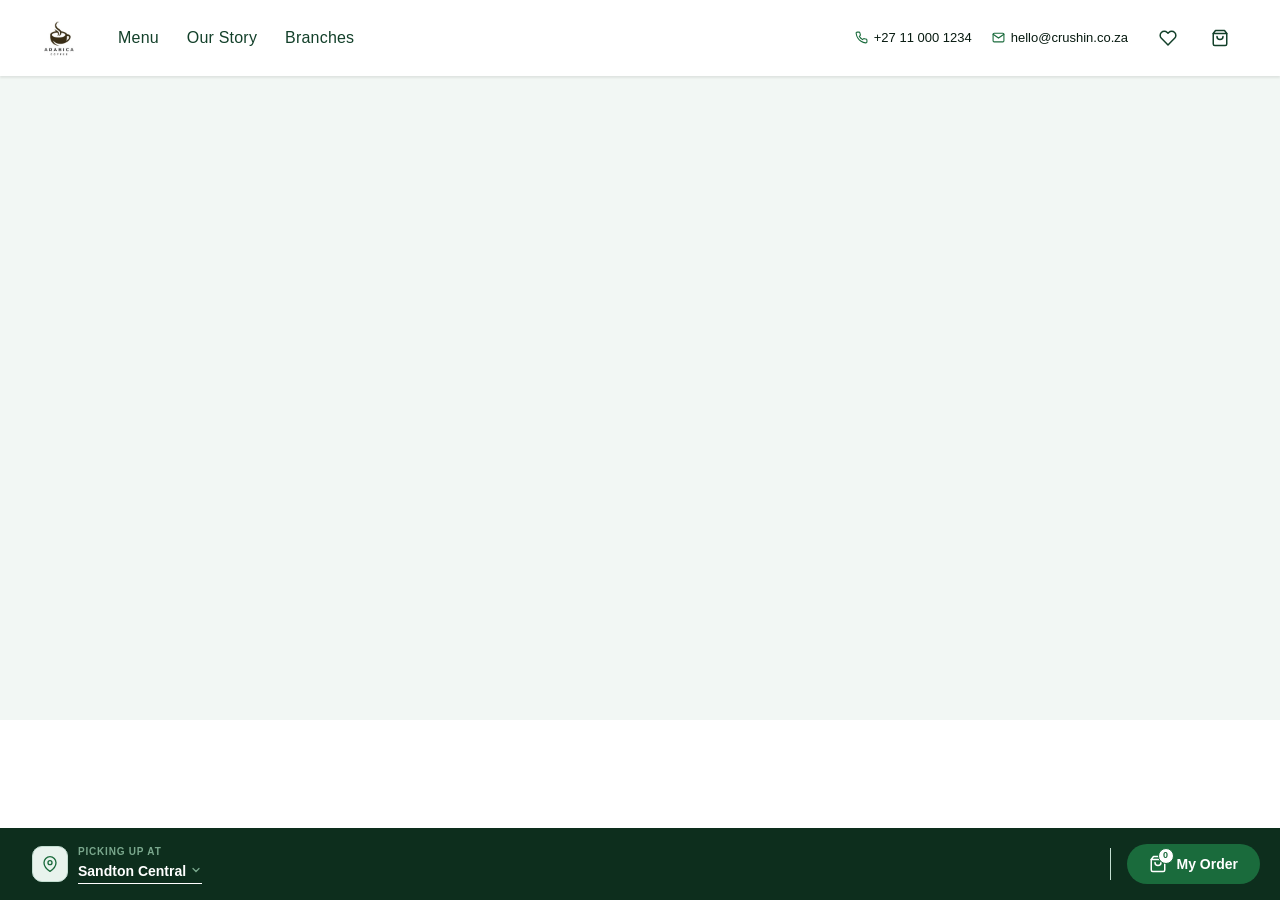
==== commit 2457c0bf: "Updated" ====
--- a/index.html
+++ b/index.html
@@ -5,7 +5,7 @@
 <meta name="viewport" content="width=device-width, initial-scale=1.0, viewport-fit=cover">
 <meta name="theme-color" content="#FAF7F2">
 <meta name="apple-mobile-web-app-capable" content="yes">
-<title>Phoka Coffee — Crafted With Soul</title>
+<title>Crushin — Crafted With Soul</title>
 <link rel="preconnect" href="https://fonts.googleapis.com">
 <link rel="preconnect" href="https://fonts.gstatic.com" crossorigin>
 <link href="https://fonts.googleapis.com/css2?family=Sodo+Sans:wght@300;400;500;600;700;800&display=swap" rel="stylesheet">
@@ -115,27 +115,6 @@
   </div>
 </pkc-section>
 
-<!-- MARQUEE -->
-<div class="marquee-wrap">
-  <div class="marquee-track" id="marqueeTrack">
-    <div class="marquee-item">Single Origin Coffee<span class="marquee-sep"></span></div>
-    <div class="marquee-item">Freshly Baked Daily<span class="marquee-sep"></span></div>
-    <div class="marquee-item">Artisan Cakes<span class="marquee-sep"></span></div>
-    <div class="marquee-item">Nitro Cold Brews<span class="marquee-sep"></span></div>
-    <div class="marquee-item">Cupcakes &amp; Muffins<span class="marquee-sep"></span></div>
-    <div class="marquee-item">Plant Milk Options<span class="marquee-sep"></span></div>
-    <div class="marquee-item">Ethiopian &amp; Colombian Blends<span class="marquee-sep"></span></div>
-    <div class="marquee-item">Pick Up at Both Branches<span class="marquee-sep"></span></div>
-    <div class="marquee-item">Single Origin Coffee<span class="marquee-sep"></span></div>
-    <div class="marquee-item">Freshly Baked Daily<span class="marquee-sep"></span></div>
-    <div class="marquee-item">Artisan Cakes<span class="marquee-sep"></span></div>
-    <div class="marquee-item">Nitro Cold Brews<span class="marquee-sep"></span></div>
-    <div class="marquee-item">Cupcakes &amp; Muffins<span class="marquee-sep"></span></div>
-    <div class="marquee-item">Plant Milk Options<span class="marquee-sep"></span></div>
-    <div class="marquee-item">Ethiopian &amp; Colombian Blends<span class="marquee-sep"></span></div>
-    <div class="marquee-item">Pick Up at Both Branches<span class="marquee-sep"></span></div>
-  </div>
-</div>
 
 
 <!-- ████ MENU SECTION ████ -->
@@ -336,71 +315,339 @@
 
 </pkc-section>
 
-<!-- ████ APP DOWNLOAD (DESKTOP ONLY) ████ -->
-<pkc-section class="app-section">
-  <div class="container">
-    <div class="app-layout">
-      <div class="app-text reveal-left">
-        <div class="section-label">Coming Soon</div>
-        <h2 class="section-title" style="color:#fff;">Phoka in your pocket</h2>
-        <p class="section-sub">Order ahead, skip the queue, collect loyalty points and discover new seasonal specials — all from the Phoka app.</p>
-        <div class="app-features">
-          <div class="app-feature">
-            <div class="app-feature-check">
-              <svg width="12" height="12" fill="none" stroke="#fff" stroke-width="2.5" stroke-linecap="round" viewBox="0 0 24 24"><path d="M20 6L9 17l-5-5"/></svg>
-            </div>
-            Pre-order &amp; skip the queue
-          </div>
-          <div class="app-feature">
-            <div class="app-feature-check">
-              <svg width="12" height="12" fill="none" stroke="#fff" stroke-width="2.5" stroke-linecap="round" viewBox="0 0 24 24"><path d="M20 6L9 17l-5-5"/></svg>
-            </div>
-            Earn loyalty points with every order
-          </div>
-          <div class="app-feature">
-            <div class="app-feature-check">
-              <svg width="12" height="12" fill="none" stroke="#fff" stroke-width="2.5" stroke-linecap="round" viewBox="0 0 24 24"><path d="M20 6L9 17l-5-5"/></svg>
-            </div>
-            Exclusive app-only specials
-          </div>
-          <div class="app-feature">
-            <div class="app-feature-check">
-              <svg width="12" height="12" fill="none" stroke="#fff" stroke-width="2.5" stroke-linecap="round" viewBox="0 0 24 24"><path d="M20 6L9 17l-5-5"/></svg>
-            </div>
-            Real-time order tracking
-          </div>
-        </div>
-        <div class="app-badges">
-          <div class="app-badge">
-            <svg width="24" height="24" viewBox="0 0 24 24" fill="white"><path d="M18.71 19.5c-.83 1.24-1.71 2.45-3.05 2.47-1.34.03-1.77-.79-3.29-.79-1.53 0-2 .77-3.27.82-1.31.05-2.3-1.32-3.14-2.53C4.25 17 2.94 12.45 4.7 9.39c.87-1.52 2.43-2.48 4.12-2.51 1.28-.02 2.5.87 3.29.87.78 0 2.26-1.07 3.8-.91.65.03 2.47.26 3.64 1.98-.09.06-2.17 1.28-2.15 3.81.03 3.02 2.65 4.03 2.68 4.04-.03.07-.42 1.44-1.38 2.83M13 3.5c.73-.83 1.94-1.46 2.94-1.5.13 1.17-.34 2.35-1.04 3.19-.69.85-1.83 1.51-2.95 1.42-.15-1.15.41-2.35 1.05-3.11z"/></svg>
-            <div class="app-badge-text"><small>Download on</small><strong>App Store</strong></div>
-          </div>
-          <div class="app-badge">
-            <svg width="24" height="24" viewBox="0 0 24 24" fill="white"><path d="M3.18 23.76c.27.15.58.18.87.08l11.46-6.62L12.83 14l-9.65 9.76zM21.3 9.37l-2.54-1.47-3.23 3.23 3.23 3.23 2.57-1.48c.73-.42.73-1.49-.03-2.51zM2.23.36C1.93.51 1.7.82 1.7 1.25v21.5c0 .43.23.74.53.89l.1.06 12.05-12.07v-.28L2.23.36zm10.6 10.73l2.59-2.59L4.06.94 12.83 11.09z"/></svg>
-            <div class="app-badge-text"><small>Get it on</small><strong>Google Play</strong></div>
-          </div>
-        </div>
-      </div>
-      <!-- PHONE MOCKUP -->
-      <div class="phone-mockup-wrap reveal-right">
-        <div class="phone-mockup">
-          <svg class="phone-svg-outer" viewBox="0 0 320 650" fill="none" xmlns="http://www.w3.org/2000/svg">
-            <rect x="1" y="1" width="318" height="648" rx="52" fill="#111" stroke="#2a2a2a" stroke-width="2"/>
-            <rect x="8" y="8" width="304" height="634" rx="46" fill="#1a1a1a"/>
-            <rect x="18" y="18" width="284" height="614" rx="40" fill="#080808"/>
-            <rect x="115" y="25" width="90" height="28" rx="14" fill="#000"/>
-            <rect x="-3" y="135" width="5" height="50" rx="2.5" fill="#2a2a2a"/>
-            <rect x="-3" y="200" width="5" height="80" rx="2.5" fill="#2a2a2a"/>
-            <rect x="318" y="185" width="5" height="90" rx="2.5" fill="#2a2a2a"/>
-          </svg>
-          <div class="phone-screen-content">
-            <img class="phone-screen-img" src="phone.png" alt="App screenshot placeholder">
-          </div>
-        </div>
-      </div>
-    </div>
-  </div>
-</pkc-section>
+
+
+
+
+
+
+
+
+
+
+
+
+
+
+
+
+
+
+
+
+
+
+
+
+
+
+
+
+<link rel="stylesheet" href="https://fonts.cdnfonts.com/c/15065/circular-std">
+<section class="crns-section-wrapper">
+    <div class="crns-container">
+        
+        <div class="crns-text-col">
+            <span class="crns-eyebrow">FLAVOR ON DEMAND</span>
+            <h1 class="crns-headline">The Best Tastes, Delivered to You.</h1>
+            
+            <div class="crns-feature-list">
+                <p class="crns-feature-item">
+                    <span class="crns-bold">Order.</span> 
+                    <span class="crns-muted">Browse our full seasonal menu and customize every dish.</span>
+                </p>
+                <p class="crns-feature-item">
+                    <span class="crns-bold">Reserve.</span> 
+                    <span class="crns-muted">Book your table in seconds with instant confirmation.</span>
+                </p>
+                <p class="crns-feature-item">
+                    <span class="crns-bold">Rewards.</span> 
+                    <span class="crns-muted">Earn points on every bite and unlock exclusive appetizers.</span>
+                </p>
+            </div>
+
+            <div class="crns-app-store-group">
+                <a href="#" class="crns-store-btn">
+                    <img src="https://upload.wikimedia.org/wikipedia/commons/3/3c/Download_on_the_App_Store_Badge.svg" alt="Download on App Store">
+                </a>
+                <a href="#" class="crns-store-btn">
+                    <img src="https://upload.wikimedia.org/wikipedia/commons/7/78/Google_Play_Store_badge_EN.svg" alt="Get it on Google Play">
+                </a>
+            </div>
+        </div>
+
+        <div class="crns-visual-col">
+            <div class="crns-phone-frame">
+                <div class="crns-phone-notch"></div>
+                <div class="crns-phone-screen">
+                    <img src="phone.png" alt="Restaurant Menu App" class="crns-screen-img">
+                </div>
+            </div>
+        </div>
+
+    </div>
+</section>
+
+<style>
+/* 1. Core Layout */
+.crns-section-wrapper {
+    --crns-primary: #000000;       
+    --crns-accent: #111111;       
+    --crns-text-main: #000000;    
+    --crns-text-muted: #6b7280;   
+    --crns-white: #ffffff;
+    --crns-font: 'Sodo Sans', sans-serif;
+    
+    background-color: #ffffff;
+    font-family: var(--crns-font);
+    width: 100%;
+    padding: 120px 20px;
+    box-sizing: border-box;
+}
+
+.crns-section-wrapper * {
+    box-sizing: border-box;
+}
+
+.crns-container {
+    max-width: 1140px;
+    margin: 0 auto;
+    display: flex;
+    flex-wrap: wrap;
+    align-items: center;
+    justify-content: space-between;
+    gap: 80px;
+}
+
+/* 2. Typography */
+.crns-text-col {
+    flex: 1.2;
+    min-width: 300px;
+}
+
+.crns-eyebrow {
+    display: block;
+    font-size: 13px;
+    font-weight: 700;
+    color: #b8860b; /* Sophisticated gold-tone for restaurant feel */
+    text-transform: uppercase;
+    letter-spacing: 3px;
+    margin-bottom: 24px;
+}
+
+.crns-headline {
+    font-size: 62px;
+    line-height: 1.0;
+    font-weight: 700;
+    color: var(--crns-text-main);
+    margin: 0 0 35px 0;
+    letter-spacing: -0.05em;
+}
+
+.crns-feature-list {
+    margin-bottom: 50px;
+}
+
+.crns-feature-item {
+    font-size: 18px;
+    margin-bottom: 24px;
+    line-height: 1.5;
+}
+
+.crns-bold {
+    font-weight: 700;
+    color: var(--crns-text-main);
+    display: block;
+    font-size: 20px;
+}
+
+.crns-muted {
+    font-weight: 400;
+    color: var(--crns-text-muted);
+}
+
+/* 3. App Store Buttons */
+.crns-app-store-group {
+    display: flex;
+    gap: 15px;
+    flex-wrap: wrap;
+}
+
+.crns-store-btn {
+    transition: all 0.2s ease;
+    height: 44px;
+    display: block;
+}
+
+.crns-store-btn img {
+    height: 100%;
+    width: auto;
+}
+
+.crns-store-btn:hover {
+    transform: scale(1.05);
+    filter: brightness(1.1);
+}
+
+/* 4. Phone UI */
+.crns-visual-col {
+    flex: 0.8;
+    display: flex;
+    justify-content: center;
+}
+
+.crns-phone-frame {
+    width: 300px;
+    height: 610px;
+    background: #000;
+    border-radius: 45px;
+    border: 12px solid #000;
+    box-shadow: 0 60px 120px -30px rgba(0,0,0,0.3);
+    position: relative;
+    overflow: hidden;
+}
+
+.crns-phone-notch {
+    position: absolute;
+    top: 0;
+    left: 50%;
+    transform: translateX(-50%);
+    width: 120px;
+    height: 25px;
+    background: #000;
+    border-bottom-left-radius: 18px;
+    border-bottom-right-radius: 18px;
+    z-index: 10;
+}
+
+.crns-phone-screen {
+    width: 100%;
+    height: 100%;
+    position: relative;
+}
+
+.crns-screen-img {
+    width: 100%;
+    height: 100%;
+    object-fit: cover;
+    opacity: 0.9;
+}
+
+.crns-screen-overlay {
+    position: absolute;
+    bottom: 0;
+    left: 0;
+    right: 0;
+    padding: 40px 25px;
+    background: linear-gradient(to top, rgba(0,0,0,0.8), transparent);
+    color: #fff;
+}
+
+.crns-screen-overlay span {
+    font-size: 11px;
+    font-weight: 700;
+    text-transform: uppercase;
+    letter-spacing: 1.5px;
+    color: #b8860b;
+}
+
+.crns-screen-overlay strong {
+    display: block;
+    font-size: 24px;
+    margin-top: 5px;
+}
+
+/* 5. Mobile Adjustments */
+@media (max-width: 1024px) {
+    .crns-container { gap: 40px; }
+    .crns-headline { font-size: 48px; }
+}
+
+@media (max-width: 768px) {
+    .crns-section-wrapper { padding: 80px 20px; }
+    .crns-container { flex-direction: column; text-align: center; }
+    .crns-app-store-group { justify-content: center; }
+    .crns-feature-item { text-align: center; }
+}
+</style>
+
+
+
+
+
+
+
+
+
+
+
+
+
+
+
+
+
+
+
+
+
+
+
+
+
+
+
+
+
+
+
+
+
+
+
+
+
+
+
+
+
+
+
+
+
+
+
+
+
+
+
+
+
+
+
+
+
+
+
+
+
+
+
+
+
+
+
+
+
+
+
+
+
+
+
+
+
+
 
 
 <!-- FOOTER -->
@@ -504,7 +751,7 @@
 
     <!-- ROW 4: Copyright -->
     <div class="pkc-footer-copyright">
-      © 2025 Phoka Coffee. All rights reserved.
+      © 2026 Crushin. All rights reserved.
     </div>
 
   </div>
--- a/visuals.css
+++ b/visuals.css
@@ -0,0 +1,1410 @@
+/* ═══════════════════════════════════════════
+   RESET & ROOT
+═══════════════════════════════════════════ */
+ @font-face {
+    font-family: 'Sodo Sans';
+    src: url('fonts/SoDoSans-Regular.ttf') format('truetype');
+    font-weight: 400;
+    font-style: normal;
+}
+
+/* Circular Std - Medium (500) */
+@font-face {
+    font-family: 'Sodo Sans';
+    src: url('fonts/SoDoSans-SemiBold.woff') format('truetype');
+    font-weight: 500;
+    font-style: normal;
+}
+
+/* Sodo Sans - Bold (700) */
+@font-face {
+    font-family: 'Sodo Sans';
+    src: url('fonts/SoDoSans-Bold.ttf') format('truetype');
+    font-weight: 700;
+    font-style: normal;
+}
+
+*,*::before,*::after{box-sizing:border-box;margin:0;padding:0;}
+:root{
+  --cream:#F2F7F4;
+  --off-white:#E8F0EB;
+  --warm-white:#D9EAE0;
+  --choco-50:#E8F3ED;
+  --choco-100:#C2DDD0;
+  --choco-200:#7DB99A;
+  --choco-300:#3D9468;
+  --choco-400:#1E6440;
+  --choco-500:#1A5436;
+  --choco-600:#13402A;
+  --choco-700:#0D2E1D;
+  --choco-800:#071A10;
+  --accent:#1A6B3C;
+  --accent-light:#2D9E5E;
+  --accent-dark:#0F4525;
+  --text-dark:#071A10;
+  --text-mid:#13402A;
+  --text-light:#3A6B52;
+  --text-muted:#7AA88D;
+  --border:#C2DDD0;
+  --shadow:0 4px 30px rgba(26,107,60,0.08);
+  --shadow-lg:0 20px 60px rgba(26,107,60,0.14);
+  --radius:4px;
+  --radius-sm:4px;
+  --ease:cubic-bezier(0.25,0.46,0.45,0.94);
+  --ease-bounce:cubic-bezier(0.34,1.56,0.64,1);
+  --font:'Sodo Sans',sans-serif;
+  --bottom-bar-h:72px;
+}
+html{scroll-behavior:smooth;}
+body{
+  margin:0;padding:0;
+  font-family:var(--font);
+  background:var(--cream);
+  color:var(--text-dark);
+  line-height:1.6;
+  overflow:hidden;
+  width:100%;
+  height:100%;
+  -webkit-font-smoothing:antialiased;
+  -moz-osx-font-smoothing:grayscale;
+}
+html{height:100%;}
+/* Main scroll container - prevents body scroll lock issue */
+pkc-page{
+  display:block;
+  width:100%;
+  height:100%;
+  overflow-y:auto;
+  overflow-x:hidden;
+  -webkit-overflow-scrolling:touch;
+}
+pkc-page.modal-open{overflow:hidden;}
+/* Custom element base display */
+pkc-header,pkc-footer,pkc-section,pkc-aside,pkc-main{display:block;}
+pkc-nav{display:flex;}
+a{text-decoration:none;color:inherit;}
+button{cursor:pointer;border:none;background:none;font-family:var(--font);}
+ul{list-style:none;}
+img{max-width:100%;display:block;object-fit:cover;}
+input,select,textarea{font-family:var(--font);}
+
+/* ═══════════════════════════════════════════
+   SCROLLBAR
+═══════════════════════════════════════════ */
+::-webkit-scrollbar{width:5px;}
+::-webkit-scrollbar-track{background:transparent;}
+::-webkit-scrollbar-thumb{background:var(--choco-200);border-radius:10px;}
+::-webkit-scrollbar-thumb:hover{background:var(--accent-light);}
+
+/* ═══════════════════════════════════════════
+   UTILITY
+═══════════════════════════════════════════ */
+.container{max-width:1400px;margin:0 auto;padding:0 40px;}
+.btn-primary{
+  display:inline-flex;align-items:center;gap:10px;
+  padding:14px 32px;background:var(--accent);color:#fff;
+  border-radius:50px;font-size:14px;font-weight:600;letter-spacing:0.3px;
+  transition:all 0.3s var(--ease);border:none;
+}
+.btn-primary:hover{background:var(--accent-dark);transform:translateY(-2px);box-shadow:0 8px 24px rgba(107,52,16,0.3);}
+.btn-secondary{
+  display:inline-flex;align-items:center;gap:10px;
+  padding:13px 30px;border:2px solid var(--accent);color:var(--accent);
+  border-radius:50px;font-size:14px;font-weight:600;
+  transition:all 0.3s var(--ease);
+}
+.btn-secondary:hover{background:var(--accent);color:#fff;transform:translateY(-2px);}
+.section-label{
+  display:inline-flex;align-items:center;gap:8px;
+  font-size:11px;font-weight:700;letter-spacing:2.5px;text-transform:uppercase;
+  color:var(--accent-light);margin-bottom:14px;
+}
+.section-label::before{content:'';width:20px;height:2px;background:var(--accent-light);border-radius:2px;}
+.section-title{font-size:clamp(30px,3.5vw,50px);font-weight:800;line-height:1.08;color:var(--text-dark);letter-spacing:-1px;}
+.section-sub{font-size:15px;color:var(--text-light);margin-top:12px;line-height:1.75;max-width:460px;}
+
+/* ═══════════════════════════════════════════
+   REVEAL ANIMATIONS
+═══════════════════════════════════════════ */
+.reveal{opacity:0;transform:translateY(36px);transition:opacity 0.7s var(--ease),transform 0.7s var(--ease);}
+.reveal.visible{opacity:1;transform:translateY(0);}
+.reveal-left{opacity:0;transform:translateX(-36px);transition:opacity 0.7s var(--ease),transform 0.7s var(--ease);}
+.reveal-left.visible{opacity:1;transform:translateX(0);}
+.reveal-right{opacity:0;transform:translateX(36px);transition:opacity 0.7s var(--ease),transform 0.7s var(--ease);}
+.reveal-right.visible{opacity:1;transform:translateX(0);}
+.reveal-scale{opacity:0;transform:scale(0.93);transition:opacity 0.7s var(--ease),transform 0.7s var(--ease);}
+.reveal-scale.visible{opacity:1;transform:scale(1);}
+[data-delay="1"]{transition-delay:0.08s;}
+[data-delay="2"]{transition-delay:0.16s;}
+[data-delay="3"]{transition-delay:0.24s;}
+[data-delay="4"]{transition-delay:0.32s;}
+[data-delay="5"]{transition-delay:0.40s;}
+[data-delay="6"]{transition-delay:0.48s;}
+
+/* ═══════════════════════════════════════════
+   HEADER  [pkc- prefix throughout]
+═══════════════════════════════════════════ */
+.pkc-header{
+  position:fixed;top:0;left:0;width:100%;z-index:900;
+  padding:18px 40px;
+  display:flex;justify-content:space-between;align-items:center;
+  background:#fff;
+  box-shadow:0 2px 2px rgba(0,0,0,0.08);
+  transition:transform 0.4s var(--ease), padding 0.3s var(--ease), box-shadow 0.3s;
+  box-sizing:border-box;
+}
+.pkc-header.scrolled{
+  padding:13px 40px;
+  box-shadow:0 2px 8px rgba(0,0,0,0.12);
+}
+.pkc-header.hidden{
+  transform:translateY(-100%);
+}
+.pkc-header-left{display:flex;align-items:center;gap:40px;min-width:0;flex:1;}
+.pkc-logo-wrap{display:flex;align-items:center;gap:11px;flex-shrink:0;}
+.pkc-logo-icon{
+  width:38px;height:38px;border-radius:10px;
+  background:transparent;display:flex;align-items:center;justify-content:center;flex-shrink:0;
+}
+.pkc-logo-text{font-size:19px;font-weight:500;letter-spacing:-0.4px;color:var(--text-dark);}
+.pkc-logo-text span{color:var(--accent);}
+.pkc-nav-links{display:flex;align-items:center;gap:28px;}
+.pkc-nav-links a{font-size:16px;font-weight:500;color:var(--text-mid);transition:color 0.2s;letter-spacing:0.2px;white-space:nowrap;}
+.pkc-nav-links a:hover{color:var(--accent);}
+.pkc-header-right{display:flex;align-items:center;gap:12px;flex-shrink:0;}
+.pkc-icon-btn{
+  width:40px;height:40px;border-radius:50%;display:flex;align-items:center;justify-content:center;
+  background:transparent;color:var(--text-mid);transition:all 0.2s;position:relative;flex-shrink:0;
+}
+.pkc-icon-btn:hover{background:var(--choco-50);color:var(--accent);}
+.pkc-icon-btn.fav-active svg{fill:var(--accent);stroke:var(--accent);}
+.pkc-menu-toggle{display:none;}
+.pkc-header-badge{
+  position:absolute;top:-4px;right:-4px;
+  background:var(--accent);color:#fff;
+  font-size:9px;font-weight:800;
+  width:16px;height:16px;border-radius:50%;
+  display:flex;align-items:center;justify-content:center;
+  line-height:1;
+}
+
+/* ═══════════════════════════════════════════
+   HERO
+═══════════════════════════════════════════ */
+.hero{
+  min-height:80vh;position:relative;
+  display:flex;align-items:center;
+  overflow:hidden;background:var(--cream);
+}
+.hero-bg{
+  position:absolute;top:0;right:0;
+  width:52%;height:100%;
+  overflow:hidden;
+}
+.hero-bg img{width:100%;height:100%;object-fit:cover;transform:scale(1.04);}
+.hero-bg::after{
+  content:'';position:absolute;inset:0;
+  
+}
+.hero-content{
+  position:relative;z-index:2;
+  padding:130px 0 120px;
+  width:100%;
+  display:grid;
+  grid-template-columns:1fr 1fr;
+  gap:400px;
+  align-items:center;
+}
+.hero-text-col{
+  max-width:520px;
+}
+.hero-img-col{
+  display:none; /* hidden by default, shown on desktop via the hero-bg instead */
+}
+.hero h1{
+  font-size:clamp(40px,5.5vw,56px);
+  font-weight:500;line-height:1.01;
+  color:var(--text-dark);letter-spacing:-2.5px;
+  margin-bottom:22px;
+}
+.hero h1 em{
+  color:var(--accent);font-style:normal;
+  position:relative;display:inline-block;
+}
+
+.hero-sub{
+  font-size:17px;color:var(--text-light);
+  line-height:1.75;margin-bottom:34px;max-width:420px;font-weight:400;
+}
+.hero-actions{display:flex;align-items:center;gap:14px;flex-wrap:wrap;}
+.hero-scroll{
+  position:absolute;bottom:36px;left:50%;transform:translateX(-50%);
+  display:flex;flex-direction:column;align-items:center;gap:6px;
+  color:var(--text-muted);font-size:11px;letter-spacing:1.5px;text-transform:uppercase;font-weight:600;
+}
+
+/* ═══════════════════════════════════════════
+   MARQUEE BANNER
+═══════════════════════════════════════════ */
+.marquee-wrap{background:var(--accent);padding:13px 0;overflow:hidden;}
+.marquee-track{display:flex;width:max-content;animation:marqueeScroll 35s linear infinite;}
+.marquee-item{
+  display:flex;align-items:center;gap:14px;
+  padding:0 28px;white-space:nowrap;
+  font-size:13px;font-weight:600;color:#fff;letter-spacing:0.3px;
+}
+.marquee-sep{width:5px;height:5px;border-radius:50%;background:rgba(255,255,255,0.35);flex-shrink:0;}
+@keyframes marqueeScroll{from{transform:translateX(0);}to{transform:translateX(-50%);}}
+
+
+/* ═══════════════════════════════════════════
+   MENU SECTION — SIDEBAR LAYOUT
+═══════════════════════════════════════════ */
+.menu-section{padding:96px 0;background:#fff;}
+.menu-header-top{margin-bottom:52px;}
+.menu-layout{
+  display:grid;
+  grid-template-columns:220px 1fr;
+  gap:70px;
+  align-items:start;
+}
+/* SIDEBAR */
+.menu-sidebar{
+  position:sticky;top:100px;
+}
+.sidebar-label{
+  font-size:10px;font-weight:700;letter-spacing:2px;text-transform:uppercase;
+  color:var(--text-muted);margin-bottom:10px;padding:0 12px;
+}
+.sidebar-filters{display:flex;flex-direction:column;gap:2px;}
+.sidebar-filter{
+  display:flex;align-items:center;gap:12px;
+  padding:11px 14px;border-radius:50px;
+  font-size:14px;font-weight:500;color:#000;
+  ;cursor:pointer;text-align:left;width:100%;
+  border:1px solid transparent;
+}
+.sidebar-filter svg{flex-shrink:0;opacity:0.55;transition:opacity 0.2s;}
+.sidebar-filter:hover{background:var(--choco-100);color:var(--text-dark);}
+.sidebar-filter:hover svg{opacity:0.8;}
+.sidebar-filter.active{
+  color:#000;font-weight:700;
+  border-color: var(--accent-dark);
+}
+.sidebar-filter.active svg{opacity:1;stroke:var(--accent);}
+.sidebar-count{
+  margin-left:auto;font-size:11px;font-weight:700;
+  background:var(--choco-50);color:var(--text-muted);
+  padding:2px 7px;border-radius:20px;
+}
+.sidebar-filter.active .sidebar-count{background:var(--accent);color:#fff;}
+.sidebar-divider{height:1px;background:var(--border);margin:12px 0;}
+
+/* PRODUCTS RIGHT SIDE */
+.menu-content{}
+.category-group{margin-bottom:52px;}
+.category-group:last-child{margin-bottom:0;}
+.category-group-header{
+  display:flex;align-items:center;gap:14px;
+  margin-bottom:24px;padding-bottom:14px;
+  border-bottom:1px solid var(--border);
+}
+.cat-group-icon{
+  width:38px;height:38px;border-radius:10px;
+  background:var(--choco-50);border:1px solid var(--choco-100);
+  display:flex;align-items:center;justify-content:center;flex-shrink:0;
+}
+.cat-group-title{font-size:20px;font-weight:800;color:var(--text-dark);letter-spacing:-0.4px;}
+.cat-group-count{font-size:13px;color:var(--text-muted);font-weight:500;margin-left:auto;}
+.products-grid{
+  display:grid;
+  grid-template-columns:repeat(3,1fr);
+  gap:20px;
+}
+.product-card{
+  border-radius:var(--radius);
+  overflow:hidden;
+  transition:transform 0.3s var(--ease),box-shadow 0.3s;
+  cursor:pointer;
+  position:relative;
+}
+
+.product-img-wrap{
+  position:relative;aspect-ratio:1/1;overflow:hidden;
+  background:var(--choco-50);
+}
+.product-img-wrap img{
+  width:100%;height:100%;object-fit:cover;
+  transition:transform 0.55s var(--ease);
+}
+.product-card:hover .product-img-wrap img{transform:scale(1.09);}
+.product-badge{
+  position:absolute;top:10px;left:10px;z-index:2;
+  font-size:10px;font-weight:700;letter-spacing:0.8px;text-transform:uppercase;
+  padding:4px 9px;border-radius:50px;
+}
+.product-badge.popular{background:var(--accent);color:#fff;}
+.product-badge.new{background:#22A35A;color:#fff;}
+.fav-btn{
+  position:absolute;top:10px;right:10px;z-index:3;
+  width:32px;height:32px;border-radius:50%;
+  background:rgba(255,255,255,0.92);backdrop-filter:blur(6px);
+  display:flex;align-items:center;justify-content:center;
+  transition:all 0.2s;
+}
+.fav-btn:hover{background:#fff;transform:scale(1.1);}
+.fav-btn.active svg{fill:var(--accent);stroke:var(--accent);}
+.quick-add{
+  position:absolute;bottom:10px;left:10px;right:10px;z-index:2;
+  background:rgba(255,255,255,0.95);backdrop-filter:blur(8px);
+  border-radius:50px;padding:10px 16px;
+  display:flex;justify-content:center;align-items:center;gap:6px;
+  font-size:13px;font-weight:700;color:var(--accent);
+  transform:translateY(60px);opacity:0;
+  transition:all 0.3s var(--ease);
+  border:1.5px solid var(--border);
+}
+.product-card:hover .quick-add{transform:translateY(0);opacity:1;}
+.quick-add:hover{background:var(--accent);color:#fff;border-color:var(--accent);}
+.product-info{padding:14px 0;}
+.product-name{font-size:16px;font-weight:700;color:var(--text-dark);margin-bottom:3px;line-height:1.3;}
+.product-desc{font-size:14px;color:#00000094;margin-bottom:10px;line-height:1.5;}
+.product-footer{display:flex;justify-content:space-between;align-items:center;}
+.product-price{font-size:17px;font-weight:800;color:var(--accent);}
+.product-price span{font-size:11px;font-weight:400;color:var(--text-muted);}
+.product-rating{display:flex;align-items:center;gap:3px;font-size:11px;color:var(--text-muted);}
+.stars-svg{color:#F59E0B;}
+
+/* Mobile sticky filter tabs */
+.pkc-mobile-filter-bar{
+  display:none;
+  position:sticky;top:0;z-index:499;
+  background:var(--off-white);
+  border-bottom:1px solid var(--border);
+  padding:10px 16px;
+  overflow-x:auto;
+  gap:8px;
+  -webkit-overflow-scrolling:touch;
+  scrollbar-width:none;
+  margin-top:0;
+}
+.pkc-mobile-filter-bar::-webkit-scrollbar{display:none;}
+.pkc-mobile-filter-tab{
+  display:inline-flex;align-items:center;gap:6px;
+  padding:8px 14px;border-radius:50px;
+  font-size:12px;font-weight:600;color:var(--text-light);
+  border:1.5px solid var(--border);background:#fff;
+  white-space:nowrap;flex-shrink:0;transition:all 0.2s;cursor:pointer;
+}
+.pkc-mobile-filter-tab.active{background:var(--accent);border-color:var(--accent);color:#fff;}
+
+/* ═══════════════════════════════════════════
+   ORDER MODAL — SEAMLESS SCROLLBAR
+═══════════════════════════════════════════ */
+.overlay{
+  position:fixed;inset:0;background:rgba(26,12,2,0.55);
+  backdrop-filter:blur(10px);-webkit-backdrop-filter:blur(10px);
+  z-index:2000;opacity:0;visibility:hidden;
+  transition:all 0.4s var(--ease);
+  display:flex;align-items:center;justify-content:center;padding:20px;
+}
+.overlay.open{opacity:1;visibility:visible;}
+.order-modal{
+  background:#fff;border-radius:24px;
+  width:100%;max-width:540px;
+  max-height:88vh;
+  /* KEY: overflow hidden on wrapper, scroll on inner */
+  overflow:hidden;
+  display:flex;flex-direction:column;
+  transform:scale(0.94) translateY(20px);
+  transition:transform 0.4s var(--ease);
+  box-shadow:0 40px 100px rgba(26,12,2,0.28);
+}
+.overlay.open .order-modal{transform:scale(1) translateY(0);}
+.order-modal-img{
+  width:100%;height:210px;position:relative;overflow:hidden;
+  flex-shrink:0;
+}
+.order-modal-img img{width:100%;height:100%;object-fit:cover;}
+.order-modal-img::after{
+  content:'';position:absolute;inset:0;
+  background:linear-gradient(to top,rgba(0,0,0,0.35),transparent 60%);
+}
+.modal-close-btn{
+  position:absolute;top:14px;right:14px;z-index:3;
+  width:34px;height:34px;border-radius:50%;
+  background:rgba(255,255,255,0.92);backdrop-filter:blur(8px);
+  display:flex;align-items:center;justify-content:center;
+  color:var(--text-dark);transition:all 0.2s;
+}
+.modal-close-btn:hover{background:#fff;transform:scale(1.05);}
+/* The scrollable body — scrollbar stays inside the rounded modal */
+.order-modal-scroll{
+  flex:1;overflow-y:auto;
+  /* Clip scrollbar inside radius */
+  border-radius:0 0 24px 24px;
+}
+.order-modal-scroll::-webkit-scrollbar{width:4px;}
+.order-modal-scroll::-webkit-scrollbar-track{background:transparent;}
+.order-modal-scroll::-webkit-scrollbar-thumb{background:var(--choco-100);border-radius:10px;}
+.order-modal-scroll::-webkit-scrollbar-thumb:hover{background:var(--choco-200);}
+.order-modal-body{padding:22px 24px 28px;}
+.order-product-name{font-size:21px;font-weight:800;color:var(--text-dark);margin-bottom:3px;letter-spacing:-0.4px;}
+.order-product-sub{font-size:13px;color:var(--text-light);margin-bottom:20px;line-height:1.5;}
+.order-section{margin-bottom:22px;}
+.order-section-title{
+  font-size:12px;font-weight:700;text-transform:uppercase;letter-spacing:1.2px;
+  color:var(--text-mid);margin-bottom:11px;
+  display:flex;justify-content:space-between;align-items:center;
+}
+.order-section-badge{
+  font-size:10px;font-weight:600;text-transform:none;letter-spacing:0;
+  background:var(--choco-50);color:var(--text-muted);
+  padding:2px 8px;border-radius:20px;
+}
+/* Coffee type */
+.coffee-type-grid{display:grid;grid-template-columns:1fr 1fr;gap:10px;}
+.coffee-type-option{
+  border:2px solid var(--border);border-radius:var(--radius-sm);
+  padding:13px 15px;cursor:pointer;transition:all 0.2s;
+}
+.coffee-type-option.selected{border-color:var(--accent);background:var(--choco-50);}
+.coffee-type-option:hover:not(.selected){border-color:var(--choco-200);}
+.ct-icon{margin-bottom:6px;}
+.ct-label{font-size:14px;font-weight:700;color:var(--text-dark);}
+.ct-sub{font-size:11px;color:var(--text-muted);margin-top:1px;}
+/* Sugar */
+.sugar-row{display:flex;align-items:center;gap:10px;}
+.sugar-btn{
+  width:34px;height:34px;border-radius:50%;
+  background:var(--off-white);color:var(--text-dark);
+  font-size:18px;font-weight:700;
+  display:flex;align-items:center;justify-content:center;
+  transition:all 0.2s;flex-shrink:0;border:1px solid var(--border);
+}
+.sugar-btn:hover{background:var(--accent);color:#fff;border-color:var(--accent);}
+.sugar-track{flex:1;height:5px;background:var(--border);border-radius:3px;position:relative;}
+.sugar-fill{height:100%;background:var(--accent);border-radius:3px;transition:width 0.25s var(--ease);}
+.sugar-label{font-size:13px;font-weight:700;color:var(--accent);min-width:72px;text-align:right;}
+/* Extras */
+.extras-grid{display:grid;grid-template-columns:1fr 1fr;gap:8px;}
+.extra-option{
+  display:flex;align-items:center;gap:9px;
+  border:1.5px solid var(--border);border-radius:var(--radius-sm);
+  padding:10px 12px;cursor:pointer;transition:all 0.2s;
+}
+.extra-option.checked{border-color:var(--accent);background:var(--choco-50);}
+.extra-check{
+  width:19px;height:19px;border-radius:5px;
+  border:1.5px solid var(--border);flex-shrink:0;
+  display:flex;align-items:center;justify-content:center;
+  transition:all 0.2s;
+}
+.extra-option.checked .extra-check{background:var(--accent);border-color:var(--accent);}
+.extra-name{font-size:12px;font-weight:600;color:var(--text-dark);}
+.extra-price{font-size:11px;color:var(--text-muted);}
+/* Size */
+.size-options{display:flex;gap:8px;}
+.size-btn{
+  flex:1;padding:11px 6px;border:1.5px solid var(--border);border-radius:var(--radius-sm);
+  font-size:13px;font-weight:700;color:var(--text-mid);
+  transition:all 0.2s;text-align:center;cursor:pointer;
+}
+.size-btn small{display:block;font-size:10px;font-weight:400;color:var(--text-muted);margin-top:2px;}
+.size-btn.selected,.size-btn:hover{border-color:var(--accent);background:var(--choco-50);color:var(--accent);}
+/* Qty */
+.qty-row{display:flex;align-items:center;gap:14px;}
+.qty-btn{
+  width:38px;height:38px;border-radius:50%;
+  background:var(--off-white);color:var(--text-dark);
+  font-size:20px;font-weight:600;
+  display:flex;align-items:center;justify-content:center;
+  transition:all 0.2s;border:1px solid var(--border);
+}
+.qty-btn:hover{background:var(--accent);color:#fff;border-color:var(--accent);}
+.qty-val{font-size:20px;font-weight:800;color:var(--text-dark);min-width:28px;text-align:center;}
+/* Notes */
+.notes-input{
+  width:100%;padding:11px 14px;
+  border:1.5px solid var(--border);border-radius:var(--radius-sm);
+  font-size:13px;color:var(--text-dark);
+  outline:none;resize:none;
+  transition:border-color 0.2s;
+}
+.notes-input:focus{border-color:var(--accent);}
+/* Add button */
+.add-btn{
+  width:100%;padding:15px;border-radius:50px;
+  background:var(--accent);color:#fff;
+  font-size:15px;font-weight:700;letter-spacing:0.2px;
+  transition:all 0.3s var(--ease);
+  display:flex;justify-content:center;align-items:center;gap:12px;
+  margin-top:22px;
+}
+.add-btn:hover{background:var(--accent-dark);}
+.add-btn-sep{width:1px;height:18px;background:rgba(255,255,255,0.3);}
+
+/* ═══════════════════════════════════════════
+   VIDEO SECTION
+═══════════════════════════════════════════ */
+.video-section{padding:96px 0;background:var(--cream);}
+.video-layout{display:grid;grid-template-columns:1fr 1fr;gap:80px;align-items:center;}
+.video-frame{
+  position:relative;border-radius:4px;overflow:hidden;
+  aspect-ratio:4/3;background:var(--choco-700);
+  box-shadow:var(--shadow-lg);cursor:pointer;
+}
+.video-thumb{width:100%;height:100%;object-fit:cover;display:block;}
+.video-play-overlay{
+  position:absolute;inset:0;z-index:2;
+  display:flex;align-items:center;justify-content:center;
+  background:rgba(26,12,2,0.22);
+  transition:background 0.3s;
+}
+.video-frame:hover .video-play-overlay{background:rgba(26,12,2,0.38);}
+.play-circle{
+  width:78px;height:78px;border-radius:50%;
+  background:rgba(255,255,255,0.93);backdrop-filter:blur(8px);
+  display:flex;align-items:center;justify-content:center;
+  transition:transform 0.3s var(--ease-bounce),box-shadow 0.3s;
+  box-shadow:0 8px 32px rgba(0,0,0,0.25);
+}
+.video-frame:hover .play-circle{transform:scale(1.1);box-shadow:0 14px 40px rgba(0,0,0,0.3);}
+.video-overlay-tag{
+  position:absolute;bottom:20px;left:20px;z-index:3;
+  background:rgba(255,255,255,0.95);backdrop-filter:blur(8px);
+  border-radius:50px;padding:9px 18px;
+  display:flex;align-items:center;gap:10px;
+  box-shadow:0 4px 16px rgba(0,0,0,0.1);
+}
+.live-dot{width:8px;height:8px;border-radius:50%;background:#22A35A;animation:livePulse 2s ease-in-out infinite;}
+@keyframes livePulse{0%,100%{opacity:1;transform:scale(1);}50%{opacity:0.5;transform:scale(1.4);}}
+.overlay-tag-text{font-size:12px;font-weight:700;color:var(--text-dark);}
+.video-text .section-title{margin-bottom:14px;}
+.video-features{margin-top:30px;display:flex;flex-direction:column;gap:18px;}
+.vfeature{display:flex;align-items:flex-start;gap:14px;}
+.vfeature-icon{
+  width:44px;height:44px;border-radius:11px;flex-shrink:0;
+  background:var(--choco-50);border:1px solid var(--choco-100);
+  display:flex;align-items:center;justify-content:center;
+}
+.vfeature-text h4{font-size:14px;font-weight:700;color:var(--text-dark);margin-bottom:2px;}
+.vfeature-text p{font-size:13px;color:var(--text-light);line-height:1.6;}
+
+/* VIDEO PLAYER MODAL */
+.video-modal-overlay{
+  position:fixed;inset:0;z-index:5000;
+  background:rgba(0,0,0,0.92);
+  opacity:0;visibility:hidden;
+  transition:all 0.35s var(--ease);
+  display:flex;align-items:center;justify-content:center;
+  padding:24px;
+}
+.video-modal-overlay.open{opacity:1;visibility:visible;}
+.video-modal-inner{
+  position:relative;width:100%;max-width:900px;
+  transform:scale(0.94);transition:transform 0.4s var(--ease);
+}
+.video-modal-overlay.open .video-modal-inner{transform:scale(1);}
+.video-modal-close{
+  position:absolute;top:-48px;right:0;
+  display:flex;align-items:center;gap:8px;
+  color:rgba(255,255,255,0.7);font-size:14px;font-weight:600;
+  transition:color 0.2s;cursor:pointer;background:none;border:none;font-family:var(--font);
+}
+.video-modal-close:hover{color:#fff;}
+.video-embed-wrap{
+  width:100%;aspect-ratio:16/9;
+  border-radius:4px;overflow:hidden;background:#000;
+  display:flex;align-items:center;justify-content:center;
+}
+.video-embed-wrap video{width:100%;height:100%;object-fit:cover;}
+.video-placeholder-inner{
+  text-align:center;color:rgba(255,255,255,0.5);
+}
+.video-placeholder-inner svg{margin:0 auto 16px;}
+.video-placeholder-inner p{font-size:15px;font-weight:600;}
+.video-placeholder-inner span{font-size:13px;display:block;margin-top:4px;opacity:0.6;}
+
+/* ═══════════════════════════════════════════
+   BRANCHES
+═══════════════════════════════════════════ */
+/* ═══════════════════════════════════════════
+   BRANCHES — immersive strip layout
+═══════════════════════════════════════════ */
+.branches-section{
+  padding:0;background:var(--cream);overflow:hidden;
+}
+.branches-header{
+  padding:80px 0 52px;text-align:center;
+}
+.branches-strip{
+  position:relative;
+  display:flex;align-items:stretch;
+  border-top:1px solid var(--border);
+  min-height:340px;
+  transition:background 0.4s var(--ease);
+  overflow:hidden;
+}
+.branches-strip:last-child{border-bottom:1px solid var(--border);}
+.branches-strip::before{
+  content:'';
+  position:absolute;inset:0;
+  background:var(--choco-700);
+  opacity:0;
+  transition:opacity 0.4s var(--ease);
+  pointer-events:none;
+}
+
+.branch-strip-num{
+  flex-shrink:0;
+  width:330px;
+  display:flex;align-items:center;justify-content:center;
+  font-size:80px;font-weight:800;
+  color:var(--border);
+  letter-spacing:-4px;
+  position:relative;z-index:1;
+  transition:color 0.4s var(--ease);
+  border-right:1px solid var(--border);
+}
+
+.branch-strip-body{
+  flex:1;padding:40px 102px;
+  display:flex;flex-direction:column;justify-content:center;
+  position:relative;z-index:1;
+  border-right:1px solid var(--border);
+}
+.branch-strip-eyebrow{
+  font-size:10px;font-weight:700;letter-spacing:2.5px;
+  text-transform:uppercase;color:var(--accent);
+  margin-bottom:10px;
+  transition:color 0.4s var(--ease);
+}
+
+.branch-strip-name{
+  font-size:clamp(26px,3vw,40px);font-weight:800;
+  color:var(--text-dark);letter-spacing:-1px;
+  line-height:1.05;margin-bottom:14px;
+  transition:color 0.4s var(--ease);
+}
+
+.branch-strip-address{
+  font-size:14px;color:var(--text-light);line-height:1.7;
+  margin-bottom:22px;max-width:300px;
+  transition:color 0.4s var(--ease);
+}
+
+.branch-strip-actions{display:flex;gap:10px;flex-wrap:wrap;}
+.branch-strip-btn{
+  padding:10px 22px;border-radius:50px;
+  font-size:13px;font-weight:700;
+  border:1px solid var(--accent-dark);color:var(--text-mid);
+  background:transparent;
+  transition:all 0.25s var(--ease);cursor:pointer;
+  font-family:var(--font);
+}
+.branch-strip-btn:hover{background:#fff;border-color:#fff;color:var(--text-dark);}
+.branch-strip-btn.primary{
+  background:var(--accent);border-color:var(--accent);color:#fff;
+}
+.branch-strip-btn.primary:hover{background:var(--accent-light);border-color:var(--accent-light);}
+.branch-strip-btn{border-color:rgb(0, 0, 0);color:rgb(0, 0, 0);}
+.branch-strip-btn:hover{background:rgba(0, 0, 0, 0.027);border-color:rgb(0, 0, 0);color:#000000;}
+.branch-strip-btn.primary{background:var(--accent);border-color:var(--accent);color:#fff;}
+.branch-strip-meta{
+  flex-shrink:0;width:580px;
+  padding:40px 40px;
+  display:flex;flex-direction:column;justify-content:center;gap:20px;
+  position:relative;z-index:1;
+}
+.branch-meta-item{
+  display:flex;flex-direction:column;gap:4px;
+}
+.branch-meta-label{
+  font-size:10px;font-weight:700;letter-spacing:2px;text-transform:uppercase;
+  color:var(--text-muted);
+  transition:color 0.4s var(--ease);
+}
+
+.branch-meta-value{
+  font-size:13px;font-weight:600;color:var(--text-dark);line-height:1.55;
+  transition:color 0.4s var(--ease);
+}
+
+@media(max-width:900px){
+  .branch-strip-num{width:70px;font-size:52px;}
+  .branch-strip-body{padding:32px 28px;}
+  .branch-strip-meta{width:200px;padding:32px 20px;}
+}
+@media(max-width:640px){
+  .branches-strip{flex-direction:column;min-height:unset;}
+  .branch-strip-num{
+    width:100%;height:60px;
+    border-right:none;border-bottom:1px solid var(--border);
+    font-size:36px;justify-content:flex-start;padding:0 20px;
+  }
+  .branch-strip-body{padding:24px 20px;border-right:none;}
+  .branch-strip-meta{width:100%;padding:20px 20px 28px;}
+}
+
+/* ═══════════════════════════════════════════
+   APP DOWNLOAD SECTION (desktop only)
+═══════════════════════════════════════════ */
+.app-section{
+  padding:96px 0;background:var(--choco-700);
+  overflow:hidden;position:relative;
+}
+.app-section::before{
+  content:'';position:absolute;top:-120px;right:-120px;
+  width:500px;height:500px;border-radius:50%;
+  background:rgba(0, 0, 0, 0.25);
+  pointer-events:none;
+}
+.app-section::after{
+  content:'';position:absolute;bottom:-80px;left:200px;
+  width:300px;height:300px;border-radius:50%;
+  background:rgba(181,118,61,0.1);
+  pointer-events:none;
+}
+.app-layout{
+  display:grid;grid-template-columns:1fr 480px;
+  gap:60px;align-items:center;position:relative;z-index:1;
+}
+.app-text .section-label{color:var(--choco-200);}
+.app-text .section-label::before{background:var(--choco-200);}
+.app-text .section-title{color:#fff;}
+.app-text .section-sub{color:rgba(255,255,255,0.6);max-width:400px;}
+.app-badges{display:flex;gap:12px;margin-top:28px;flex-wrap:wrap;}
+.app-badge{
+  display:flex;align-items:center;gap:10px;
+  background:rgba(255,255,255,0.08);border:1px solid rgba(255,255,255,0.14);
+  padding:11px 20px;border-radius:12px;color:#fff;
+  transition:all 0.2s;cursor:pointer;
+  backdrop-filter:blur(8px);
+}
+.app-badge:hover{background:rgba(255,255,255,0.14);border-color:rgba(255,255,255,0.25);}
+.app-badge-text{text-align:left;}
+.app-badge-text small{font-size:10px;opacity:0.6;display:block;letter-spacing:0.5px;text-transform:uppercase;}
+.app-badge-text strong{font-size:15px;font-weight:700;}
+.app-features{margin-top:28px;display:flex;flex-direction:column;gap:14px;}
+.app-feature{display:flex;align-items:center;gap:10px;color:rgba(255,255,255,0.75);font-size:14px;}
+.app-feature-check{
+  width:22px;height:22px;border-radius:50%;
+  background:rgba(107,52,16,0.6);border:1px solid var(--choco-300);
+  display:flex;align-items:center;justify-content:center;flex-shrink:0;
+}
+/* PHONE MOCKUP */
+.phone-mockup-wrap{
+  display:flex;justify-content:center;align-items:flex-end;
+  padding-top:20px;
+}
+.phone-mockup{
+  position:relative;width:300px;flex-shrink:0;
+  filter:drop-shadow(0 40px 80px rgba(0,0,0,0.65));
+}
+.phone-svg-outer{
+  width:100%;display:block;
+}
+.phone-screen-content{
+  position:absolute;
+  top:3.8%;left:6.2%;
+  width:87.6%;height:92%;
+  border-radius:40px;
+  overflow:hidden;
+  background:#0a0a0a;
+}
+.phone-screen-img{
+  width:100%;height:100%;
+  object-fit:cover;
+  object-position:center;
+  display:block;
+}
+@media(max-width:1000px){.app-section{display:none;}}
+
+
+
+/* ═══════════════════════════════════════════
+   FOOTER
+═══════════════════════════════════════════ */
+pkc-footer{background:var(--text-dark);color:rgba(255,255,255,0.55);padding:60px 0 36px;display:block;}
+
+/* ROW 1 — 5 link columns */
+.pkc-footer-cols{
+  display:grid;
+  grid-template-columns:repeat(5,1fr);
+  gap:32px;
+  padding-bottom:40px;
+  border-bottom:1px solid rgba(255,255,255,0.07);
+  margin-bottom:36px;
+}
+.pkc-footer-col{}
+.pkc-footer-col-head{
+  display:flex;justify-content:space-between;align-items:center;
+  margin-bottom:18px;
+}
+.pkc-footer-col-head h4{
+  font-size:10px;font-weight:500; font-size: 17px;
+  color:rgba(255,255,255,0.35);
+  margin:0;
+}
+.pkc-footer-col-chevron{
+  display:none;
+  color:rgba(255,255,255,0.35);
+  transition:transform 0.3s var(--ease);
+  flex-shrink:0;
+}
+.pkc-footer-col.open .pkc-footer-col-chevron{transform:rotate(180deg);}
+.pkc-footer-col-body{display:flex;flex-direction:column;gap:10px;}
+.pkc-footer-col-body a{font-size:17px; margin-bottom: 15px; color:rgb(255, 255, 255);transition:color 0.2s;display:block;}
+.pkc-footer-col-body a:hover{color:#fff;}
+
+/* ROW 2 — Social icons */
+.pkc-footer-social-row{
+  display:flex;flex-direction:row;align-items:center;gap:8px;
+  margin-bottom:20px;
+}
+.pkc-social-link{
+  width:36px;height:36px;border-radius:50%;
+  background:rgba(255,255,255,0.07);
+  display:flex;align-items:center;justify-content:center;
+  transition:all 0.2s;flex-shrink:0;
+}
+.pkc-social-link:hover{background:var(--accent);}
+
+/* ROW 3 — Legal links */
+.pkc-footer-legal-row{
+  display:flex;flex-direction:column;align-items:flex-start;gap:8px;
+  margin-bottom:24px;
+}
+.pkc-footer-legal-row a{font-size:17px; margin-bottom:10px; color:rgba(255, 255, 255, 0.822);transition:color 0.2s;}
+.pkc-footer-legal-row a:hover{color:#fff;}
+
+/* ROW 4 — Copyright */
+.pkc-footer-copyright{
+  font-size:12px;color:rgba(255,255,255,0.3);
+}
+
+/* ═══════════════════════════════════════════
+   FOOTER MOBILE ACCORDION
+═══════════════════════════════════════════ */
+@media(max-width:768px){
+  .pkc-footer-cols{
+    grid-template-columns:1fr;
+    gap:0;
+    padding-bottom:28px;
+    margin-bottom:28px;
+  }
+  .pkc-footer-col{
+    border-bottom:1px solid rgba(255,255,255,0.07);
+  }
+  .pkc-footer-col:first-child{
+    border-top:1px solid rgba(255,255,255,0.07);
+  }
+  .pkc-footer-col-head{
+    padding:14px 0;
+    margin-bottom:0;
+    cursor:pointer;
+    user-select:none;
+  }
+  .pkc-footer-col-chevron{display:block;}
+  .pkc-footer-col-body{
+    overflow:hidden;
+    max-height:0;
+    gap:0;
+    transition:max-height 0.35s var(--ease), padding 0.35s var(--ease);
+    padding-bottom:0;
+  }
+  .pkc-footer-col.open .pkc-footer-col-body{
+    max-height:300px;
+    padding-bottom:16px;
+  }
+  .pkc-footer-col-body a{
+    padding:6px 0;
+  }
+  .pkc-footer-social-row{margin-bottom:18px;}
+  .pkc-footer-legal-row{flex-direction:column;gap:10px;}
+}
+
+/* ═══════════════════════════════════════════
+   BOTTOM BAR
+═══════════════════════════════════════════ */
+.page-bottom-pad{height:var(--bottom-bar-h);}
+.bottom-bar{
+  position:fixed;bottom:0;left:0;right:0;z-index:800;
+  background:#0D2E1D;backdrop-filter:blur(20px);-webkit-backdrop-filter:blur(20px);
+  
+  height:var(--bottom-bar-h);
+  display:flex;align-items:center;justify-content:center;
+  padding:0 20px;
+  box-sizing:border-box;
+  width:100%;
+}
+.bottom-bar-inner{
+  display:flex;align-items:center;justify-content:space-between;
+  width:100%;max-width:1300px;
+  gap:16px;
+}
+.bottom-location{
+  display:flex;align-items:center;gap:10px;cursor:pointer;
+  padding:8px 12px;border-radius:12px;transition:background 0.2s;
+  flex:1;min-width:0; width: fit-content; 
+}
+.bottom-location:hover{background:#e8f0eb1f;}
+.location-pin-icon{
+  width:36px;height:36px;border-radius:10px;
+  background:var(--choco-50);border:1px solid var(--choco-100);
+  display:flex;align-items:center;justify-content:center;flex-shrink:0;
+}
+.location-info{min-width:0; border-bottom: 1px solid #fff;}
+.location-label{font-size:10px;color:var(--text-muted);font-weight:700;letter-spacing:0.8px;text-transform:uppercase;display:block;}
+.location-name{font-size:14px;font-weight:700;color:#fff;white-space:nowrap;overflow:hidden;text-overflow:ellipsis;display:flex;align-items:center;gap:4px;}
+.loc-chevron{flex-shrink:0;}
+.bottom-divider{width:1px;height:32px;background:var(--border);flex-shrink:0;}
+.bottom-cart-btn{
+  display:flex;align-items:center;gap:10px;
+  background:var(--accent);color:#fff;
+  padding:11px 22px;border-radius:50px;
+  font-size:14px;font-weight:700;
+  transition:all 0.2s;flex-shrink:0;
+}
+.bottom-cart-btn:hover{background:var(--accent-dark);}
+.cart-icon-wrap{position:relative;display:flex;align-items:center;}
+.cart-icon-badge{
+  position:absolute;top:-7px;right:-7px;
+  background:#fff;color:var(--accent);
+  font-size:9px;font-weight:800;
+  width:16px;height:16px;border-radius:50%;
+  display:flex;align-items:center;justify-content:center;
+  border:1.5px solid var(--accent);
+  line-height:1;
+}
+
+/* ═══════════════════════════════════════════
+   CART SIDE PANEL
+═══════════════════════════════════════════ */
+.cart-overlay{
+  position:fixed;inset:0;z-index:1800;
+  background:rgba(26,12,2,0.45);backdrop-filter:blur(6px);
+  opacity:0;visibility:hidden;transition:all 0.4s var(--ease);
+}
+.cart-overlay.open{opacity:1;visibility:visible;}
+.cart-panel{
+  position:absolute;top:0;right:0;
+  width:100%;max-width:440px;height:100%;
+  background:#fff;
+  transform:translateX(100%);
+  transition:transform 0.42s var(--ease);
+  display:flex;flex-direction:column;
+  box-shadow:-16px 0 50px rgba(26,12,2,0.12);
+}
+.cart-overlay.open .cart-panel{transform:translateX(0);}
+.cart-panel-header{
+  padding:22px 24px;display:flex;justify-content:space-between;align-items:center;
+  border-bottom:1px solid var(--border);flex-shrink:0;
+}
+.cart-panel-title{font-size:19px;font-weight:800;color:var(--text-dark);letter-spacing:-0.3px;}
+.cart-panel-close{
+  width:34px;height:34px;border-radius:50%;background:var(--off-white);
+  display:flex;align-items:center;justify-content:center;
+  color:var(--text-dark);transition:all 0.2s;
+}
+.cart-panel-close:hover{background:var(--accent);color:#fff;}
+.cart-panel-branch{
+  padding:12px 24px;border-bottom:1px solid var(--border);
+  background:var(--choco-50);flex-shrink:0;
+}
+.cart-branch-label{font-size:10px;font-weight:700;text-transform:uppercase;letter-spacing:0.8px;color:var(--text-muted);margin-bottom:8px;display:block;}
+.cart-branch-select{display:flex;gap:7px;}
+.cart-branch-opt{
+  flex:1;padding:8px;border:1.5px solid var(--border);border-radius:var(--radius-sm);
+  background:#fff;font-size:12px;font-weight:700;color:var(--text-mid);
+  text-align:center;transition:all 0.2s;cursor:pointer;
+}
+.cart-branch-opt.selected{border-color:var(--accent);background:var(--accent);color:#fff;}
+.cart-panel-body{flex:1;overflow-y:auto;padding:16px 24px;}
+.cart-panel-body::-webkit-scrollbar{width:4px;}
+.cart-panel-body::-webkit-scrollbar-track{background:transparent;}
+.cart-panel-body::-webkit-scrollbar-thumb{background:var(--choco-100);border-radius:10px;}
+.cart-empty{
+  display:flex;flex-direction:column;align-items:center;justify-content:center;
+  height:100%;text-align:center;gap:10px;padding:40px 20px;
+}
+.cart-empty-icon{opacity:0.4;}
+.cart-empty p{font-size:15px;font-weight:600;color:var(--text-dark);}
+.cart-empty small{font-size:13px;color:var(--text-muted);}
+.cart-item-row{
+  display:flex;gap:12px;align-items:flex-start;
+  padding:14px 0;border-bottom:1px solid var(--border);
+}
+.cart-item-img{
+  width:68px;height:68px;border-radius:10px;overflow:hidden;flex-shrink:0;
+  background:var(--choco-50);
+}
+.cart-item-img img{width:100%;height:100%;object-fit:cover;}
+.cart-item-details{flex:1;min-width:0;}
+.cart-item-name{font-size:13px;font-weight:700;color:var(--text-dark);margin-bottom:2px;}
+.cart-item-customization{font-size:11px;color:var(--text-muted);margin-bottom:8px;line-height:1.4;}
+.cart-item-actions{display:flex;justify-content:space-between;align-items:center;}
+.cart-qty-ctrl{display:flex;align-items:center;gap:7px;}
+.cart-qty-btn{
+  width:26px;height:26px;border-radius:50%;
+  background:var(--off-white);color:var(--text-dark);
+  font-size:15px;font-weight:700;
+  display:flex;align-items:center;justify-content:center;
+  transition:all 0.2s;
+}
+.cart-qty-btn:hover{background:var(--accent);color:#fff;}
+.cart-qty-num{font-size:13px;font-weight:700;color:var(--text-dark);}
+.cart-item-price{font-size:14px;font-weight:800;color:var(--accent);}
+.cart-remove{font-size:11px;color:var(--text-muted);text-decoration:underline;transition:color 0.2s;margin-top:4px;display:block;background:none;border:none;cursor:pointer;font-family:var(--font);padding:0;}
+.cart-remove:hover{color:#c0392b;}
+.cart-panel-footer{
+  padding:18px 24px;border-top:1px solid var(--border);background:var(--off-white);flex-shrink:0;
+}
+.cart-summary{margin-bottom:14px;}
+.cart-summary-row{
+  display:flex;justify-content:space-between;
+  font-size:13px;color:var(--text-light);margin-bottom:7px;
+}
+.cart-summary-row.total{
+  font-size:17px;font-weight:800;color:var(--text-dark);
+  padding-top:8px;border-top:1px solid var(--border);margin-top:8px;
+}
+.checkout-btn{
+  width:100%;padding:14px;border-radius:50px;
+  background:var(--accent);color:#fff;
+  font-size:14px;font-weight:700;
+  transition:all 0.3s;
+  display:flex;justify-content:center;align-items:center;gap:8px;
+}
+.checkout-btn:hover{background:var(--accent-dark);}
+
+/* ═══════════════════════════════════════════
+   CHECKOUT MODAL
+═══════════════════════════════════════════ */
+.checkout-overlay{
+  position:fixed;inset:0;background:rgba(26,12,2,0.65);
+  backdrop-filter:blur(14px);-webkit-backdrop-filter:blur(14px);
+  z-index:3000;opacity:0;visibility:hidden;
+  transition:all 0.4s var(--ease);
+  display:flex;align-items:center;justify-content:center;padding:20px;
+}
+.checkout-overlay.open{opacity:1;visibility:visible;}
+.checkout-modal{
+  background:#fff;border-radius:24px;
+  width:100%;max-width:500px;
+  max-height:90vh;overflow:hidden;
+  display:flex;flex-direction:column;
+  transform:scale(0.93);transition:transform 0.4s var(--ease);
+  box-shadow:0 40px 100px rgba(26,12,2,0.3);
+}
+.checkout-overlay.open .checkout-modal{transform:scale(1);}
+.checkout-modal-header{
+  padding:22px 26px;border-bottom:1px solid var(--border);
+  display:flex;justify-content:space-between;align-items:center;
+  flex-shrink:0;background:#fff;z-index:2;border-radius:24px 24px 0 0;
+}
+.checkout-modal-header h2{font-size:19px;font-weight:800;color:var(--text-dark);letter-spacing:-0.3px;}
+.checkout-modal-body{
+  padding:24px 26px 28px;
+  overflow-y:auto;flex:1;
+  border-radius:0 0 24px 24px;
+}
+.checkout-modal-body::-webkit-scrollbar{width:4px;}
+.checkout-modal-body::-webkit-scrollbar-track{background:transparent;}
+.checkout-modal-body::-webkit-scrollbar-thumb{background:var(--choco-100);border-radius:10px;}
+.form-group{margin-bottom:14px;}
+.form-group label{
+  display:block;font-size:11px;font-weight:700;
+  text-transform:uppercase;letter-spacing:0.8px;
+  color:var(--text-mid);margin-bottom:6px;
+}
+.form-input{
+  width:100%;padding:12px 14px;
+  border:1.5px solid var(--border);border-radius:var(--radius-sm);
+  font-size:13px;color:var(--text-dark);
+  font-family:var(--font);outline:none;
+  transition:border-color 0.2s;background:#fff;
+}
+.form-input:focus{border-color:var(--accent);}
+.form-row{display:grid;grid-template-columns:1fr 1fr;gap:10px;}
+.form-divider{height:1px;background:var(--border);margin:18px 0;}
+.form-section-label{font-size:11px;font-weight:700;text-transform:uppercase;letter-spacing:0.8px;color:var(--text-mid);margin-bottom:12px;display:block;}
+.payment-icons{display:flex;gap:7px;margin-bottom:14px;}
+.pay-icon{
+  display:flex;align-items:center;gap:8px;
+  padding:9px 14px;border:1.5px solid var(--border);border-radius:var(--radius-sm);
+  font-size:13px;font-weight:600;color:var(--text-mid);
+  cursor:pointer;transition:all 0.2s;background:#fff;
+}
+.pay-icon:hover,.pay-icon.active{border-color:var(--accent);background:var(--choco-50);color:var(--accent);}
+.order-submit{
+  width:100%;padding:15px;background:var(--accent);color:#fff;
+  border-radius:50px;font-size:14px;font-weight:700;
+  transition:all 0.3s;margin-top:18px;display:flex;align-items:center;justify-content:center;gap:8px;
+}
+.order-submit:hover{background:var(--accent-dark);}
+
+/* ═══════════════════════════════════════════
+   BRANCH SHEET
+═══════════════════════════════════════════ */
+.branch-select-overlay{
+  position:fixed;inset:0;background:rgba(26,12,2,0.5);
+  backdrop-filter:blur(8px);z-index:2500;
+  opacity:0;visibility:hidden;transition:all 0.3s;
+  display:flex;align-items:flex-end;justify-content:center;
+}
+.branch-select-overlay.open{opacity:1;visibility:visible;}
+.branch-select-sheet{
+  background:#fff;border-radius:24px 24px 0 0;
+  width:100%;max-width:540px;padding:24px 24px 32px;
+  transform:translateY(100%);transition:transform 0.4s var(--ease);
+}
+.branch-select-overlay.open .branch-select-sheet{transform:translateY(0);}
+.sheet-handle{width:36px;height:4px;background:var(--border);border-radius:2px;margin:0 auto 22px;}
+.sheet-title{font-size:19px;font-weight:800;color:var(--text-dark);margin-bottom:6px;letter-spacing:-0.3px;}
+.sheet-sub{font-size:13px;color:var(--text-muted);margin-bottom:20px;}
+.sheet-branch-opts{display:flex;flex-direction:column;gap:10px;}
+.sheet-branch-card{
+  display:flex;gap:14px;align-items:center;
+  border:1.5px solid var(--border);border-radius:var(--radius-sm);
+  padding:14px;cursor:pointer;transition:all 0.2s;
+}
+.sheet-branch-card.selected{border-color:var(--accent);background:var(--choco-50);}
+.sheet-branch-card:hover{border-color:var(--accent-light);}
+.sheet-branch-icon{
+  width:42px;height:42px;border-radius:10px;
+  background:var(--choco-50);border:1px solid var(--choco-100);
+  display:flex;align-items:center;justify-content:center;flex-shrink:0;
+}
+.sheet-branch-info h4{font-size:14px;font-weight:700;color:var(--text-dark);}
+.sheet-branch-info p{font-size:12px;color:var(--text-muted);}
+.sheet-selected-mark{margin-left:auto;color:var(--accent);opacity:0;flex-shrink:0;}
+.sheet-branch-card.selected .sheet-selected-mark{opacity:1;}
+.sheet-confirm{
+  width:100%;padding:13px;background:var(--accent);color:#fff;
+  border-radius:50px;font-size:14px;font-weight:700;margin-top:18px;transition:all 0.2s;
+}
+.sheet-confirm:hover{background:var(--accent-dark);}
+
+/* ═══════════════════════════════════════════
+   HEADER CONTACT INFO
+═══════════════════════════════════════════ */
+.pkc-header-contact{
+  display:flex;align-items:center;gap:20px;
+  margin-right:8px;
+}
+.pkc-header-contact-item{
+  display:flex;align-items:center;gap:6px;
+  font-size:13px;color:#00000094;font-weight:500;
+  white-space:nowrap;
+}
+.pkc-header-contact-item svg{flex-shrink:0;color:var(--accent);}
+.pkc-header-contact-item a{color:#071A10;}
+.pkc-header-contact-item a:hover{color:var(--accent);}
+@media(max-width:900px){.pkc-header-contact{display:none;}}
+
+/* ═══════════════════════════════════════════
+   FAVOURITES SIDEBAR PANEL
+═══════════════════════════════════════════ */
+.fav-overlay{
+  position:fixed;inset:0;z-index:1800;
+  background:rgba(7,26,16,0.45);backdrop-filter:blur(6px);
+  opacity:0;visibility:hidden;transition:all 0.4s var(--ease);
+}
+.fav-overlay.open{opacity:1;visibility:visible;}
+.fav-panel{
+  position:absolute;top:0;right:0;
+  width:100%;max-width:400px;height:100%;
+  background:#fff;
+  transform:translateX(100%);
+  transition:transform 0.42s var(--ease);
+  display:flex;flex-direction:column;
+  box-shadow:-16px 0 50px rgba(7,26,16,0.12);
+}
+.fav-overlay.open .fav-panel{transform:translateX(0);}
+.fav-panel-header{
+  padding:22px 24px;display:flex;justify-content:space-between;align-items:center;
+  border-bottom:1px solid var(--border);flex-shrink:0;
+}
+.fav-panel-title{font-size:19px;font-weight:800;color:var(--text-dark);letter-spacing:-0.3px;display:flex;align-items:center;gap:8px;}
+.fav-panel-close{
+  width:34px;height:34px;border-radius:50%;background:var(--off-white);
+  display:flex;align-items:center;justify-content:center;
+  color:var(--text-dark);transition:all 0.2s;
+}
+.fav-panel-close:hover{background:var(--accent);color:#fff;}
+.fav-panel-body{flex:1;overflow-y:auto;padding:16px 24px;}
+.fav-panel-body::-webkit-scrollbar{width:4px;}
+.fav-panel-body::-webkit-scrollbar-track{background:transparent;}
+.fav-panel-body::-webkit-scrollbar-thumb{background:var(--choco-100);border-radius:10px;}
+.fav-empty{
+  display:flex;flex-direction:column;align-items:center;justify-content:center;
+  height:100%;text-align:center;gap:10px;padding:40px 20px;
+}
+.fav-empty p{font-size:15px;font-weight:600;color:var(--text-dark);}
+.fav-empty small{font-size:13px;color:var(--text-muted);}
+.fav-item-row{
+  display:flex;gap:12px;align-items:center;
+  padding:14px 0;border-bottom:1px solid var(--border);
+}
+.fav-item-img{
+  width:68px;height:68px;border-radius:10px;overflow:hidden;flex-shrink:0;
+  background:var(--choco-50);
+}
+.fav-item-img img{width:100%;height:100%;object-fit:cover;}
+.fav-item-details{flex:1;min-width:0;}
+.fav-item-name{font-size:13px;font-weight:700;color:var(--text-dark);margin-bottom:2px;}
+.fav-item-desc{font-size:11px;color:var(--text-muted);margin-bottom:6px;}
+.fav-item-price{font-size:14px;font-weight:800;color:var(--accent);}
+.fav-order-btn{
+  padding:7px 14px;background:var(--accent);color:#fff;
+  border-radius:50px;font-size:12px;font-weight:700;
+  transition:all 0.2s;flex-shrink:0;
+}
+.fav-order-btn:hover{background:var(--accent-dark);}
+.fav-remove-btn{
+  background:none;border:none;cursor:pointer;color:var(--text-muted);
+  font-size:11px;text-decoration:underline;padding:0;margin-top:4px;display:block;
+  font-family:var(--font);transition:color 0.2s;
+}
+.fav-remove-btn:hover{color:#c0392b;}
+
+/* ═══════════════════════════════════════════
+   ORDER MODAL — TWO COLUMN LAYOUT
+═══════════════════════════════════════════ */
+.order-modal-2col{
+  display:grid;
+  grid-template-columns:220px 1fr;
+  min-height:80vh;
+}
+.order-modal-img-col{
+  position:relative;overflow:hidden;
+  background:var(--choco-50);
+  flex-shrink:0;
+  border-radius:24px 0 0 24px;
+}
+.order-modal-img-col img{
+  width:100%;height:100%;object-fit:cover;
+  position:absolute;inset:0;
+}
+.order-modal-img-col::after{
+  content:'';position:absolute;inset:0;
+  background:linear-gradient(to bottom,rgba(0,0,0,0.2),transparent 50%);
+}
+.order-modal-scroll{
+  flex:1;overflow-y:auto;
+  border-radius:0 24px 24px 0;
+  max-height:88vh;
+}
+.order-modal-scroll::-webkit-scrollbar{width:4px;}
+.order-modal-scroll::-webkit-scrollbar-track{background:transparent;}
+.order-modal-scroll::-webkit-scrollbar-thumb{background:var(--choco-100);border-radius:10px;}
+.order-modal-scroll::-webkit-scrollbar-thumb:hover{background:var(--choco-200);}
+@media(max-width:640px){
+  .order-modal-2col{grid-template-columns:1fr;min-height:unset;}
+  .order-modal-img-col{height:180px;border-radius:24px 24px 0 0;}
+  .order-modal-img-col img{position:static;width:100%;height:100%;}
+  .order-modal-scroll{border-radius:0 0 24px 24px;max-height:calc(90vh - 180px);}
+}
+
+/* Mobile nav contact info */
+.mobile-nav-contact{
+  padding-top:16px; padding-bottom: 16px;
+  border-top:1px solid var(--border);
+  display:flex;flex-direction:column;gap:10px;
+  margin-top:4px;
+}
+.mobile-nav-contact-item{
+  display:flex;align-items:center;gap:10px;
+  font-size:14px;color:var(--text-light);
+}
+.mobile-nav-contact-item a{color:var(--text-light);}
+.pkc-mobile-nav{
+  position:fixed;inset:0;z-index:1500;
+  background:var(--cream);
+  transform:translateX(-100%);transition:transform 0.4s var(--ease);
+  padding:80px 28px 36px;display:flex;flex-direction:column;
+}
+.pkc-mobile-nav.open{transform:translateX(0);}
+.pkc-mobile-nav-close{
+  position:absolute;top:22px;right:22px;
+  width:38px;height:38px;border-radius:50%;
+  background:var(--off-white);display:flex;align-items:center;justify-content:center;
+  color:var(--text-dark);
+}
+.pkc-mobile-nav-links{display:flex;flex-direction:column;gap:6px;flex:1;}
+.pkc-mobile-nav-links a{
+  font-size:26px;font-weight:800;color:var(--text-dark);
+  padding:10px 0;border-bottom:1px solid var(--border);
+  transition:color 0.2s;display:flex;justify-content:space-between;align-items:center;
+}
+.pkc-mobile-nav-links a:hover{color:var(--accent);}
+.pkc-mobile-nav-footer{padding-top:22px; border-top:1px solid var(--border);}
+.pkc-mobile-nav-footer p{font-size:12px;color:var(--text-muted);}
+
+/* TOAST */
+.toast{
+  position:fixed;bottom:90px;left:50%;transform:translateX(-50%) translateY(80px);
+  background:var(--choco-700);color:#fff;
+  padding:12px 22px;border-radius:50px;
+  font-size:13px;font-weight:600;
+  z-index:5000;opacity:0;transition:all 0.4s var(--ease-bounce);
+  box-shadow:0 8px 24px rgba(26,12,2,0.25);
+  white-space:nowrap;pointer-events:none;
+}
+.toast.show{opacity:1;transform:translateX(-50%) translateY(0);}
+
+/* ═══════════════════════════════════════════
+   RESPONSIVE
+═══════════════════════════════════════════ */
+@media(max-width:1100px){
+  .products-grid{grid-template-columns:repeat(3,1fr);}
+
+  .app-layout{grid-template-columns:1fr 380px;}
+}
+@media(max-width:900px){
+  .pkc-header{padding:14px 20px;}
+  .pkc-header.scrolled{padding:12px 20px;}
+  .container{padding:0 20px;}
+  .pkc-nav-links{display:none;}
+  .pkc-menu-toggle{display:flex;}
+  .hero-bg{width:100%;opacity:0.6;border-radius:0;}
+  .hero-bg::after{background:linear-gradient(to bottom,rgba(255, 255, 255, 0.216),rgba(168, 168, 168, 0.288));}
+  .hero-content{padding:100px 0 60px;max-width:100%;grid-template-columns:1fr;}
+  .hero-text-col{max-width:100%;}
+  .hero h1{font-size:44px;letter-spacing:-1.5px;}
+  .video-layout{grid-template-columns:1fr;gap:36px;}
+  .menu-sidebar{display:none;}
+  .menu-layout{grid-template-columns:1fr;}
+  .pkc-mobile-filter-bar{display:flex;}
+  .products-grid{grid-template-columns:repeat(3,1fr);}
+  .branches-grid{grid-template-columns:1fr;}
+
+  .app-section{display:none;}
+  .testimonials-grid{grid-template-columns:1fr 1fr;} .crns-section-wrapper {display: none;}
+}
+@media(max-width:640px){
+  .container{padding:0 16px;}
+  .pkc-header{padding:12px 16px;}
+  .pkc-header.scrolled{padding:10px 16px;}
+  .hero h1{font-size:34px;letter-spacing:-1px;}
+  .hero-sub{font-size:15px;}
+  .hero-actions{flex-direction:column;align-items:flex-start;}
+  .products-grid{grid-template-columns:repeat(2,1fr);gap:12px;}
+    .crns-section-wrapper {display: none;}
+
+  .cart-panel{max-width:100%;}
+  .fav-panel{max-width:100%;}
+  .branch-card{flex-direction:column;gap:12px;}
+  .form-row{grid-template-columns:1fr;}
+  #orderModal{flex-direction:column !important;max-height:90vh !important;}
+  #orderModalImg{width:100% !important;min-width:unset !important;height:180px;border-radius:24px 24px 0 0 !important;}
+  #orderModalImg img{position:static !important;width:100% !important;height:100% !important;}
+  #orderModalScroll{border-radius:0 0 24px 24px !important;}
+}
+@media(max-width:420px){
+  .products-grid{grid-template-columns:1fr 1fr;}
+
+  .hero h1{font-size:30px;}
+}
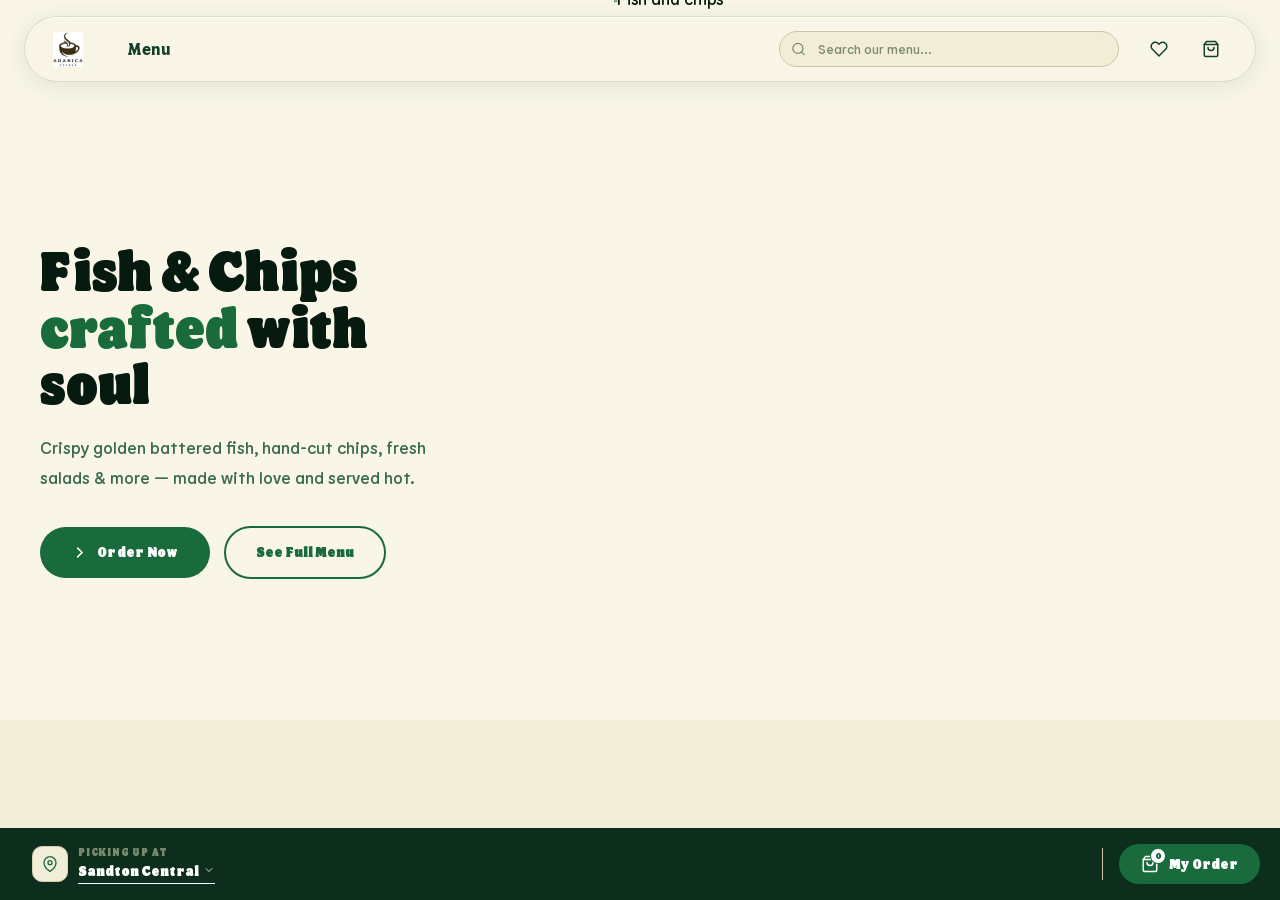
==== commit 1adff383: "Updated" ====
--- a/index.html
+++ b/index.html
@@ -5,12 +5,1539 @@
 <meta name="viewport" content="width=device-width, initial-scale=1.0, viewport-fit=cover">
 <meta name="theme-color" content="#FAF7F2">
 <meta name="apple-mobile-web-app-capable" content="yes">
-<title>Crushin — Crafted With Soul</title>
+<title>Crushin — Fish & Chips, Crafted With Soul</title>
 <link rel="preconnect" href="https://fonts.googleapis.com">
 <link rel="preconnect" href="https://fonts.gstatic.com" crossorigin>
 <link href="https://fonts.googleapis.com/css2?family=Sodo+Sans:wght@300;400;500;600;700;800&display=swap" rel="stylesheet">
-<script src="main.js"></script>
-<link rel="stylesheet" href="visuals.css">
+
+<style>
+  /* ═══════════════════════════════════════════
+   RESET & ROOT
+═══════════════════════════════════════════ */
+ @font-face {
+    font-family: 'Flame';
+    src: url('fonts/FlameSans-Regular.woff') format('truetype');
+    font-weight: 400;
+    font-style: normal;
+}
+
+/* Circular Std - Medium (500) */
+@font-face {
+    font-family: 'Flame';
+    src: url('fonts/Flame-Regular.woff') format('truetype');
+    font-weight: 500;
+    font-style: normal;
+}
+
+/* Sodo Sans - Bold (700) */
+@font-face {
+    font-family: 'Flame';
+    src: url('fonts/Flame-Bold.woff') format('truetype');
+    font-weight: 600;
+    font-style: normal;
+}
+
+*,*::before,*::after{box-sizing:border-box;margin:0;padding:0;}
+:root{
+  --cream:#F9F5E7;
+  --off-white:#F2EDD6;
+  --warm-white:#EAE3C4;
+  --choco-50:#F0EDD8;
+  --choco-100:#D6CFB0;
+  --choco-200:#7DB99A;
+  --choco-300:#3D9468;
+  --choco-400:#1E6440;
+  --choco-500:#1A5436;
+  --choco-600:#13402A;
+  --choco-700:#0D2E1D;
+  --choco-800:#071A10;
+  --accent:#1A6B3C;
+  --accent-light:#2D9E5E;
+  --accent-dark:#0F4525;
+  --text-dark:#071A10;
+  --text-mid:#13402A;
+  --text-light:#3A6B52;
+  --text-muted:#7A8A70;
+  --border:#C8C4A8;
+  --shadow:0 4px 30px rgba(26,107,60,0.08);
+  --shadow-lg:0 20px 60px rgba(26,107,60,0.14);
+  --radius:4px;
+  --radius-sm:4px;
+  --ease:cubic-bezier(0.25,0.46,0.45,0.94);
+  --ease-bounce:cubic-bezier(0.34,1.56,0.64,1);
+  --font:'Flame',sans-serif;
+  --bottom-bar-h:72px;
+}
+html{scroll-behavior:smooth;}
+body{
+  margin:0;padding:0;
+  font-family:var(--font);
+  background:var(--cream);
+  color:var(--text-dark);
+  line-height:1.6;
+  overflow:hidden;
+  width:100%;
+  height:100%;
+  -webkit-font-smoothing:antialiased;
+  -moz-osx-font-smoothing:grayscale;
+}
+html{height:100%;}
+/* Main scroll container - prevents body scroll lock issue */
+pkc-page{
+  display:block;
+  width:100%;
+  height:100%;
+  overflow-y:auto;
+  overflow-x:hidden;
+  -webkit-overflow-scrolling:touch;
+}
+pkc-page.modal-open{overflow:hidden;}
+/* Custom element base display */
+pkc-header,pkc-footer,pkc-section,pkc-aside,pkc-main{display:block;}
+pkc-nav{display:flex;}
+a{text-decoration:none;color:inherit;}
+button{cursor:pointer;border:none;background:none;font-family:var(--font);}
+ul{list-style:none;}
+img{max-width:100%;display:block;object-fit:cover;}
+input,select,textarea{font-family:var(--font);}
+
+/* ═══════════════════════════════════════════
+   SCROLLBAR
+═══════════════════════════════════════════ */
+::-webkit-scrollbar{width:5px;}
+::-webkit-scrollbar-track{background:transparent;}
+::-webkit-scrollbar-thumb{background:var(--choco-200);border-radius:10px;}
+::-webkit-scrollbar-thumb:hover{background:var(--accent-light);}
+
+/* ═══════════════════════════════════════════
+   UTILITY
+═══════════════════════════════════════════ */
+.container{max-width:1400px;margin:0 auto;padding:0 40px;}
+.btn-primary{
+  display:inline-flex;align-items:center;gap:10px;
+  padding:14px 32px;background:var(--accent);color:#fff;
+  border-radius:50px;font-size:14px;font-weight:600;letter-spacing:0.3px;
+  transition:all 0.3s var(--ease);border:none;
+}
+.btn-primary:hover{background:var(--accent-dark);transform:translateY(-2px);box-shadow:0 8px 24px rgba(107,52,16,0.3);}
+.btn-secondary{
+  display:inline-flex;align-items:center;gap:10px;
+  padding:13px 30px;border:2px solid var(--accent);color:var(--accent);
+  border-radius:50px;font-size:14px;font-weight:600;
+  transition:all 0.3s var(--ease);
+}
+.btn-secondary:hover{background:var(--accent);color:#fff;transform:translateY(-2px);}
+.section-label{
+  display:inline-flex;align-items:center;gap:8px;
+  font-size:11px;font-weight:700;letter-spacing:2.5px;text-transform:uppercase;
+  color:var(--accent-light);margin-bottom:14px;
+}
+.section-label::before{content:'';width:20px;height:2px;background:var(--accent-light);border-radius:2px;}
+.section-title{font-size:clamp(30px,3.5vw,50px);font-weight:800;line-height:1.08;color:var(--text-dark);letter-spacing:-1px;}
+.section-sub{font-size:15px;color:var(--text-light);margin-top:12px;line-height:1.75;max-width:460px;}
+
+/* ═══════════════════════════════════════════
+   REVEAL ANIMATIONS
+═══════════════════════════════════════════ */
+.reveal{opacity:0;transform:translateY(36px);transition:opacity 0.7s var(--ease),transform 0.7s var(--ease);}
+.reveal.visible{opacity:1;transform:translateY(0);}
+.reveal-left{opacity:0;transform:translateX(-36px);transition:opacity 0.7s var(--ease),transform 0.7s var(--ease);}
+.reveal-left.visible{opacity:1;transform:translateX(0);}
+.reveal-right{opacity:0;transform:translateX(36px);transition:opacity 0.7s var(--ease),transform 0.7s var(--ease);}
+.reveal-right.visible{opacity:1;transform:translateX(0);}
+.reveal-scale{opacity:0;transform:scale(0.93);transition:opacity 0.7s var(--ease),transform 0.7s var(--ease);}
+.reveal-scale.visible{opacity:1;transform:scale(1);}
+[data-delay="1"]{transition-delay:0.08s;}
+[data-delay="2"]{transition-delay:0.16s;}
+[data-delay="3"]{transition-delay:0.24s;}
+[data-delay="4"]{transition-delay:0.32s;}
+[data-delay="5"]{transition-delay:0.40s;}
+[data-delay="6"]{transition-delay:0.48s;}
+
+/* ═══════════════════════════════════════════
+   HEADER  [pkc- prefix throughout] — FLOATING BAR
+═══════════════════════════════════════════ */
+.pkc-header{
+  position:fixed;top:16px;left:50%;transform:translateX(-50%);
+  width:calc(100% - 48px);max-width:1360px;z-index:900;
+  padding:12px 24px;
+  display:flex;justify-content:space-between;align-items:center;
+  background:rgba(249,245,231,0.92);
+  backdrop-filter:blur(20px);-webkit-backdrop-filter:blur(20px);
+  border:1px solid rgba(200,196,168,0.55);
+  border-radius:60px;
+  box-shadow:0 4px 24px rgba(26,107,60,0.10), 0 1px 0 rgba(255,255,255,0.7) inset;
+  transition:transform 0.4s var(--ease), padding 0.3s var(--ease), box-shadow 0.3s, top 0.3s var(--ease), width 0.3s var(--ease), background 0.3s;
+  box-sizing:border-box;
+}
+.pkc-header.scrolled{
+  padding:10px 20px;
+  background:rgba(249,245,231,0.97);
+  box-shadow:0 8px 32px rgba(26,107,60,0.14), 0 1px 0 rgba(255,255,255,0.9) inset;
+}
+.pkc-header.hidden{
+  transform:translateX(-50%) translateY(calc(-100% - 32px));
+}
+
+/* HEADER SEARCH */
+.pkc-search-wrap{
+  position:relative;flex:1;max-width:340px;margin:0 20px;
+}
+.pkc-search-input{
+  width:100%;padding:9px 16px 9px 38px;
+  border:1.5px solid var(--border);border-radius:50px;
+  background:var(--off-white);font-family:var(--font);font-size:13px;
+  color:var(--text-dark);outline:none;
+  transition:border-color 0.2s, box-shadow 0.2s, background 0.2s;
+}
+.pkc-search-input::placeholder{color:var(--text-muted);}
+.pkc-search-input:focus{border-color:var(--accent);background:var(--cream);box-shadow:0 0 0 3px rgba(26,107,60,0.08);}
+.pkc-search-icon{
+  position:absolute;left:12px;top:50%;transform:translateY(-50%);
+  color:var(--text-muted);pointer-events:none;
+}
+.pkc-search-results{
+  position:absolute;top:calc(100% + 10px);left:0;right:0;
+  background:var(--cream);border:1.5px solid var(--border);border-radius:16px;
+  box-shadow:0 12px 40px rgba(26,107,60,0.14);
+  z-index:999;
+  /* Contain scrollbar inside rounded corners */
+  overflow:hidden;
+  display:none;
+}
+.pkc-search-results-inner{
+  max-height:360px;
+  overflow-y:auto;
+  border-radius:16px;
+  /* scrollbar inside */
+  scrollbar-width:thin;
+  scrollbar-color:var(--choco-100) transparent;
+}
+.pkc-search-results-inner::-webkit-scrollbar{width:4px;}
+.pkc-search-results-inner::-webkit-scrollbar-track{background:transparent;margin:8px 0;}
+.pkc-search-results-inner::-webkit-scrollbar-thumb{background:var(--choco-100);border-radius:10px;}
+.pkc-search-results.visible{display:block;}
+.pkc-search-result-item{
+  display:flex;align-items:center;gap:12px;
+  padding:10px 14px;cursor:pointer;
+  transition:background 0.15s;
+  border-bottom:1px solid var(--off-white);
+}
+.pkc-search-result-item:last-child{border-bottom:none;}
+.pkc-search-result-item:hover{background:var(--choco-50);}
+.pkc-search-result-img{
+  width:44px;height:44px;border-radius:10px;object-fit:cover;flex-shrink:0;
+  background:var(--choco-50);
+}
+.pkc-search-result-info{flex:1;min-width:0;}
+.pkc-search-result-name{font-size:13px;font-weight:700;color:var(--text-dark);white-space:nowrap;overflow:hidden;text-overflow:ellipsis;}
+.pkc-search-result-cat{font-size:11px;color:var(--text-muted);}
+.pkc-search-result-price{font-size:13px;font-weight:800;color:var(--accent);flex-shrink:0;}
+.pkc-search-no-results{padding:20px;text-align:center;color:var(--text-muted);font-size:13px;}
+@media(max-width:900px){
+  .pkc-search-wrap{display:none;}
+}
+.pkc-header-left{display:flex;align-items:center;gap:40px;min-width:0;flex:1;}
+.pkc-logo-wrap{display:flex;align-items:center;gap:11px;flex-shrink:0;}
+.pkc-logo-icon{
+  width:38px;height:38px;border-radius:10px;
+  background:transparent;display:flex;align-items:center;justify-content:center;flex-shrink:0;
+}
+.pkc-logo-text{font-size:19px;font-weight:500;letter-spacing:-0.4px;color:var(--text-dark);}
+.pkc-logo-text span{color:var(--accent);}
+.pkc-nav-links{display:flex;align-items:center;gap:28px;}
+.pkc-nav-links a{font-size:16px;font-weight:500;color:var(--text-mid);transition:color 0.2s;letter-spacing:0.2px;white-space:nowrap;}
+.pkc-nav-links a:hover{color:var(--accent);}
+.pkc-header-right{display:flex;align-items:center;gap:12px;flex-shrink:0;}
+.pkc-icon-btn{
+  width:40px;height:40px;border-radius:50%;display:flex;align-items:center;justify-content:center;
+  background:transparent;color:var(--text-mid);transition:all 0.2s;position:relative;flex-shrink:0;
+}
+.pkc-icon-btn:hover{background:var(--choco-50);color:var(--accent);}
+.pkc-icon-btn.fav-active svg{fill:var(--accent);stroke:var(--accent);}
+.pkc-menu-toggle{display:none;}
+.pkc-header-badge{
+  position:absolute;top:-4px;right:-4px;
+  background:var(--accent);color:#fff;
+  font-size:9px;font-weight:800;
+  width:16px;height:16px;border-radius:50%;
+  display:flex;align-items:center;justify-content:center;
+  line-height:1;
+}
+
+/* ═══════════════════════════════════════════
+   HERO
+═══════════════════════════════════════════ */
+.hero{
+  min-height:80vh;position:relative;
+  display:flex;align-items:center;
+  overflow:hidden;background:var(--cream);
+  padding-top:90px;
+}
+.hero-bg{
+  position:absolute;top:0;right:0;
+  width:52%;height:100%;
+  overflow:hidden;
+}
+.hero-bg img{width:100%;height:100%;object-fit:cover;transform:scale(1.04);}
+.hero-bg::after{
+  content:'';position:absolute;inset:0;
+  
+}
+.hero-content{
+  position:relative;z-index:2;
+  padding:130px 0 120px;
+  width:100%;
+  display:grid;
+  grid-template-columns:1fr 1fr;
+  gap:400px;
+  align-items:center;
+}
+.hero-text-col{
+  max-width:520px;
+}
+.hero-img-col{
+  display:none; /* hidden by default, shown on desktop via the hero-bg instead */
+}
+.hero h1{
+  font-size:clamp(50px,5.5vw,56px);
+  font-weight:600;line-height:1.01;
+  color:var(--text-dark);
+  margin-bottom:22px;
+}
+.hero h1 em{
+  color:var(--accent);font-style:normal;
+  position:relative;display:inline-block;
+}
+
+.hero-sub{
+  font-size:17px;color:var(--text-light);
+  line-height:1.75;margin-bottom:34px;max-width:420px;font-weight:400;
+}
+.hero-actions{display:flex;align-items:center;gap:14px;flex-wrap:wrap;}
+.hero-scroll{
+  position:absolute;bottom:36px;left:50%;transform:translateX(-50%);
+  display:flex;flex-direction:column;align-items:center;gap:6px;
+  color:var(--text-muted);font-size:11px;letter-spacing:1.5px;text-transform:uppercase;font-weight:600;
+}
+
+/* ═══════════════════════════════════════════
+   MARQUEE BANNER
+═══════════════════════════════════════════ */
+.marquee-wrap{background:var(--accent);padding:13px 0;overflow:hidden;}
+.marquee-track{display:flex;width:max-content;animation:marqueeScroll 35s linear infinite;}
+.marquee-item{
+  display:flex;align-items:center;gap:14px;
+  padding:0 28px;white-space:nowrap;
+  font-size:13px;font-weight:600;color:#fff;letter-spacing:0.3px;
+}
+.marquee-sep{width:5px;height:5px;border-radius:50%;background:rgba(255,255,255,0.35);flex-shrink:0;}
+@keyframes marqueeScroll{from{transform:translateX(0);}to{transform:translateX(-50%);}}
+
+
+/* ═══════════════════════════════════════════
+   MENU SECTION — HORIZONTAL ROW LAYOUT (no sidebar)
+═══════════════════════════════════════════ */
+.menu-section{padding:96px 0;background:var(--off-white);}
+.menu-header-top{margin-bottom:52px;}
+.menu-layout{display:block;}
+/* CATEGORY ROW */
+.category-group{margin-bottom:56px;}
+.category-group:last-child{margin-bottom:0;}
+.category-group-header{
+  display:flex;align-items:center;
+  margin-bottom:20px;
+}
+.cat-group-title-wrap{display:flex;align-items:center;gap:12px;}
+.cat-group-icon{
+  width:38px;height:38px;border-radius:10px;
+  background:var(--choco-50);border:1px solid var(--choco-100);
+  display:flex;align-items:center;justify-content:center;flex-shrink:0;
+}
+.cat-group-title{font-size:22px;font-weight:500;color:var(--text-dark);letter-spacing:-0.4px;}
+/* HORIZONTAL SCROLL ROW - shows 4 cards */
+.products-row{
+  display:grid;
+  grid-template-columns:repeat(4,1fr);
+  gap:18px;
+}
+/* Hidden extra cards */
+.products-extra{
+  display:none;
+  grid-template-columns:repeat(4,1fr);
+  gap:18px;
+  margin-top:18px;
+}
+.products-extra.expanded{display:grid;}
+/* SEE ALL BUTTON — sits below cards, centred */
+.see-all-wrap{
+  display:flex;justify-content:center;
+  margin-top:22px;
+}
+.see-all-btn{
+  display:inline-flex;align-items:center;gap:7px;
+  padding:11px 28px;border-radius:50px;
+  font-size:13px;font-weight:700;color:var(--accent);
+  border:1.5px solid var(--accent);
+  background:transparent;
+  transition:all 0.2s var(--ease);cursor:pointer;
+}
+.see-all-btn:hover{background:var(--accent);color:#fff;}
+.see-all-btn.open .see-all-arrow{transform:rotate(180deg);}
+.see-all-arrow{transition:transform 0.3s var(--ease);display:flex;align-items:center;}
+.product-card{
+  border-radius:var(--radius);
+  overflow:hidden;
+  transition:transform 0.3s var(--ease),box-shadow 0.3s;
+  cursor:pointer;
+  position:relative;
+}
+
+.product-img-wrap{
+  position:relative;aspect-ratio:1/1;overflow:hidden;
+  background:var(--choco-50);
+}
+.product-img-wrap img{
+  width:100%;height:100%;object-fit:cover;
+  transition:transform 0.55s var(--ease);
+}
+.product-card:hover .product-img-wrap img{transform:scale(1.09);}
+.product-badge{
+  position:absolute;top:10px;left:10px;z-index:2;
+  font-size:10px;font-weight:700;letter-spacing:0.8px;text-transform:uppercase;
+  padding:4px 9px;border-radius:50px;
+}
+.product-badge.popular{background:var(--accent);color:#fff;}
+.product-badge.new{background:#22A35A;color:#fff;}
+.fav-btn{
+  position:absolute;top:10px;right:10px;z-index:3;
+  width:32px;height:32px;border-radius:50%;
+  background:rgba(249,245,231,0.92);backdrop-filter:blur(6px);
+  display:flex;align-items:center;justify-content:center;
+  transition:all 0.2s;
+}
+.fav-btn:hover{background:var(--cream);transform:scale(1.1);}
+.fav-btn.active svg{fill:var(--accent);stroke:var(--accent);}
+.quick-add{
+  position:absolute;bottom:10px;left:10px;right:10px;z-index:2;
+  background:rgba(249,245,231,0.95);backdrop-filter:blur(8px);
+  border-radius:50px;padding:10px 16px;
+  display:flex;justify-content:center;align-items:center;gap:6px;
+  font-size:13px;font-weight:700;color:var(--accent);
+  transform:translateY(60px);opacity:0;
+  transition:all 0.3s var(--ease);
+  border:1.5px solid var(--border);
+}
+.product-card:hover .quick-add{transform:translateY(0);opacity:1;}
+.quick-add:hover{background:var(--accent);color:#fff;border-color:var(--accent);}
+.product-info{padding:14px 0;}
+.product-name{font-size:18px;font-weight:500;color:var(--text-dark);margin-bottom:3px;line-height:1.3;}
+.product-desc{font-size:15px;color:#00000094;margin-bottom:10px;line-height:1.5;}
+.product-footer{display:flex;justify-content:space-between;align-items:center;}
+.product-price{font-size:18px;font-weight:500;color:var(--accent);}
+.product-price span{font-size:11px;font-weight:400;color:var(--text-muted);}
+.product-rating{display:flex;align-items:center;gap:3px;font-size:11px;color:var(--text-muted);}
+.stars-svg{color:#F59E0B;}
+
+/* Mobile sticky filter tabs */
+.pkc-mobile-filter-bar{
+  display:none;
+  position:sticky;top:0;z-index:499;
+  background:var(--off-white);
+  border-bottom:1px solid var(--border);
+  padding:10px 16px;
+  overflow-x:auto;
+  gap:8px;
+  -webkit-overflow-scrolling:touch;
+  scrollbar-width:none;
+  margin-top:0;
+}
+.pkc-mobile-filter-bar::-webkit-scrollbar{display:none;}
+.pkc-mobile-filter-tab{
+  display:inline-flex;align-items:center;gap:6px;
+  padding:8px 14px;border-radius:50px;
+  font-size:12px;font-weight:600;color:var(--text-light);
+  border:1.5px solid var(--border);background:var(--cream);
+  white-space:nowrap;flex-shrink:0;transition:all 0.2s;cursor:pointer;
+}
+.pkc-mobile-filter-tab.active{background:var(--accent);border-color:var(--accent);color:#fff;}
+
+/* ═══════════════════════════════════════════
+   ORDER SHEET — SLIDES UP FROM BOTTOM
+═══════════════════════════════════════════ */
+.overlay{
+  position:fixed;inset:0;
+  background:rgba(7,26,16,0.5);
+  z-index:2000;opacity:0;visibility:hidden;
+  transition:opacity 0.4s var(--ease), visibility 0.4s;
+  /* No blur on overlay - header stays clear */
+}
+.overlay.open{opacity:1;visibility:visible;}
+
+/* The sheet itself */
+.order-sheet{
+  position:fixed;
+  /* Anchor to bottom, leave 64px gap at top so it never touches screen edge */
+  bottom:0;left:50%;
+  transform:translateX(-50%) translateY(100%);
+  width:100%;max-width:1200px;
+  height:calc(100vh - 64px);    /* fixed height — always leaves visible gap at top */
+  background:var(--cream);
+  border-radius:40px 40px 0 0;
+  box-shadow:0 -20px 80px rgba(7,26,16,0.22);
+  z-index:2001;
+  display:flex;flex-direction:column;
+  overflow:hidden;
+  transition:transform 0.48s cubic-bezier(0.32,0.72,0,1);
+}
+.overlay.open .order-sheet{
+  transform:translateX(-50%) translateY(0);
+}
+
+/* Drag handle */
+.order-sheet-handle{
+  width:40px;height:4px;border-radius:2px;
+  background:var(--border);
+  margin:14px auto 0;
+  flex-shrink:0;
+}
+
+/* Sheet inner layout — two columns */
+.order-sheet-layout{
+  display:grid;
+  grid-template-columns:380px 1fr;
+  flex:1;
+  min-height:0;
+  overflow:hidden;
+}
+
+/* Left: sticky image column */
+.order-sheet-img-col{
+  position:relative;overflow:hidden;
+  background:var(--choco-50);
+  flex-shrink:0;
+}
+.order-sheet-img-col img{
+  width:100%;height:100%;object-fit:cover;
+  position:absolute;inset:0;
+}
+.order-sheet-img-col::after{
+  content:'';position:absolute;inset:0;
+  background:linear-gradient(to bottom,rgba(0,0,0,0.18),transparent 50%,rgba(0,0,0,0.25));
+}
+
+/* Badge on image */
+.order-sheet-badge{
+  position:absolute;bottom:20px;left:20px;z-index:3;
+  background:var(--accent);color:#fff;
+  font-size:11px;font-weight:700;letter-spacing:0.6px;text-transform:uppercase;
+  padding:6px 14px;border-radius:50px;
+}
+
+/* Right column: flex column so scroll + sticky footer work */
+.order-sheet-right{
+  display:flex;flex-direction:column;
+  min-height:0;overflow:hidden;
+}
+
+/* Scrollable content area */
+.order-sheet-scroll{
+  flex:1;
+  overflow-y:auto;
+  min-height:0;
+  scrollbar-width:thin;
+  scrollbar-color:var(--choco-100) transparent;
+}
+.order-sheet-scroll::-webkit-scrollbar{width:4px;}
+.order-sheet-scroll::-webkit-scrollbar-track{background:transparent;}
+.order-sheet-scroll::-webkit-scrollbar-thumb{background:var(--choco-100);border-radius:10px;}
+
+/* Sticky bottom bar — qty + add button always visible */
+.order-sheet-footer{
+  flex-shrink:0;
+  padding:16px 32px 24px;
+  background:var(--cream);
+  border-top:1px solid var(--border);
+  display:flex;align-items:center;gap:16px;
+}
+.order-sheet-footer .qty-row{
+  display:flex;align-items:center;gap:10px;
+  flex-shrink:0;
+}
+.order-sheet-footer .qty-btn{
+  width:38px;height:38px;border-radius:50%;
+  background:var(--off-white);color:var(--text-dark);
+  font-size:20px;font-weight:600;
+  display:flex;align-items:center;justify-content:center;
+  transition:all 0.2s;border:1px solid var(--border);
+  cursor:pointer;
+}
+.order-sheet-footer .qty-btn:hover{background:var(--accent);color:#fff;border-color:var(--accent);}
+.order-sheet-footer .qty-val{font-size:18px;font-weight:800;color:var(--text-dark);min-width:28px;text-align:center;}
+.order-sheet-footer .add-btn{
+  flex:1;margin-top:0;
+  padding:14px 20px;
+}
+
+/* Close button — top right of sheet */
+.order-sheet-close{
+  position:absolute;top:18px;right:20px;z-index:10;
+  width:38px;height:38px;border-radius:50%;
+  background:var(--off-white);border:1.5px solid var(--border);
+  display:flex;align-items:center;justify-content:center;
+  color:var(--text-dark);transition:all 0.2s;cursor:pointer;
+}
+.order-sheet-close:hover{background:var(--accent);color:#fff;border-color:var(--accent);}
+
+.order-modal-body{padding:28px 32px 20px;}
+.order-product-name{font-size:24px;font-weight:800;color:var(--text-dark);margin-bottom:4px;letter-spacing:-0.5px;}
+.order-product-sub{font-size:14px;color:var(--text-light);margin-bottom:24px;line-height:1.55;}
+.order-section{margin-bottom:22px;}
+.order-section-title{
+  font-size:12px;font-weight:700;text-transform:uppercase;letter-spacing:1.2px;
+  color:var(--text-mid);margin-bottom:11px;
+  display:flex;justify-content:space-between;align-items:center;
+}
+.order-section-badge{
+  font-size:10px;font-weight:600;text-transform:none;letter-spacing:0;
+  background:var(--choco-50);color:var(--text-muted);
+  padding:2px 8px;border-radius:20px;
+}
+
+/* Coffee type */
+.coffee-type-grid{display:grid;grid-template-columns:1fr 1fr;gap:10px;}
+.coffee-type-option{
+  border:2px solid var(--border);border-radius:var(--radius-sm);
+  padding:13px 15px;cursor:pointer;transition:all 0.2s;background:var(--off-white);
+}
+.coffee-type-option.selected{border-color:var(--accent);background:var(--choco-50);}
+.coffee-type-option:hover:not(.selected){border-color:var(--choco-200);}
+.ct-icon{margin-bottom:6px;}
+.ct-label{font-size:14px;font-weight:700;color:var(--text-dark);}
+.ct-sub{font-size:11px;color:var(--text-muted);margin-top:1px;}
+/* Sugar */
+.sugar-row{display:flex;align-items:center;gap:10px;}
+.sugar-btn{
+  width:34px;height:34px;border-radius:50%;
+  background:var(--off-white);color:var(--text-dark);font-size:18px;font-weight:700;
+  display:flex;align-items:center;justify-content:center;
+  transition:all 0.2s;flex-shrink:0;border:1px solid var(--border);cursor:pointer;
+}
+.sugar-btn:hover{background:var(--accent);color:#fff;border-color:var(--accent);}
+.sugar-track{flex:1;height:5px;background:var(--border);border-radius:3px;position:relative;}
+.sugar-fill{height:100%;background:var(--accent);border-radius:3px;transition:width 0.25s var(--ease);}
+.sugar-label{font-size:13px;font-weight:700;color:var(--accent);min-width:72px;text-align:right;}
+/* Extras */
+.extras-grid{display:grid;grid-template-columns:1fr 1fr;gap:8px;}
+.extra-option{
+  display:flex;align-items:center;gap:9px;
+  border:1.5px solid var(--border);border-radius:var(--radius-sm);
+  padding:10px 12px;cursor:pointer;transition:all 0.2s;background:var(--off-white);
+}
+.extra-option.checked{border-color:var(--accent);background:var(--choco-50);}
+.extra-check{
+  width:19px;height:19px;border-radius:5px;border:1.5px solid var(--border);flex-shrink:0;
+  display:flex;align-items:center;justify-content:center;transition:all 0.2s;
+}
+.extra-option.checked .extra-check{background:var(--accent);border-color:var(--accent);}
+.extra-name{font-size:12px;font-weight:600;color:var(--text-dark);}
+.extra-price{font-size:11px;color:var(--text-muted);}
+/* Size */
+.size-options{display:flex;gap:8px;}
+.size-btn{
+  flex:1;padding:11px 6px;border:1.5px solid var(--border);border-radius:var(--radius-sm);
+  font-size:13px;font-weight:700;color:var(--text-mid);
+  transition:all 0.2s;text-align:center;cursor:pointer;background:var(--off-white);
+}
+.size-btn small{display:block;font-size:10px;font-weight:400;color:var(--text-muted);margin-top:2px;}
+.size-btn.selected,.size-btn:hover{border-color:var(--accent);background:var(--choco-50);color:var(--accent);}
+/* Notes */
+.notes-input{
+  width:100%;padding:11px 14px;border:1.5px solid var(--border);border-radius:var(--radius-sm);
+  font-size:13px;color:var(--text-dark);background:var(--off-white);
+  outline:none;resize:none;transition:border-color 0.2s;font-family:var(--font);
+}
+.notes-input:focus{border-color:var(--accent);background:var(--cream);}
+/* Add button */
+.add-btn{
+  flex:1;padding:15px 20px;border-radius:50px;
+  background:var(--accent);color:#fff;
+  font-size:15px;font-weight:700;letter-spacing:0.2px;
+  transition:all 0.3s var(--ease);
+  display:flex;justify-content:center;align-items:center;gap:12px;
+  cursor:pointer;
+}
+.add-btn:hover{background:var(--accent-dark);}
+.add-btn-sep{width:1px;height:18px;background:rgba(255,255,255,0.3);}
+
+/* Mobile: stack vertically */
+@media(max-width:720px){
+  .order-sheet{max-width:100%;border-radius:28px 28px 0 0;height:calc(100vh - 40px);}
+  .order-sheet-layout{grid-template-columns:1fr;grid-template-rows:200px 1fr;}
+  .order-sheet-img-col{height:200px;}
+  .order-sheet-img-col img{position:absolute;}
+  .order-sheet-right{min-height:0;}
+  .order-modal-body{padding:18px 20px 16px;}
+  .order-sheet-footer{padding:12px 20px 20px;gap:12px;}
+}
+
+/* ═══════════════════════════════════════════
+   VIDEO SECTION
+═══════════════════════════════════════════ */
+.video-section{padding:96px 0;background:var(--cream);}
+.video-layout{display:grid;grid-template-columns:1fr 1fr;gap:80px;align-items:center;}
+.video-frame{
+  position:relative;border-radius:4px;overflow:hidden;
+  aspect-ratio:4/3;background:var(--choco-700);
+  box-shadow:var(--shadow-lg);cursor:pointer;
+}
+.video-thumb{width:100%;height:100%;object-fit:cover;display:block;}
+.video-play-overlay{
+  position:absolute;inset:0;z-index:2;
+  display:flex;align-items:center;justify-content:center;
+  background:rgba(26,12,2,0.22);
+  transition:background 0.3s;
+}
+.video-frame:hover .video-play-overlay{background:rgba(26,12,2,0.38);}
+.play-circle{
+  width:78px;height:78px;border-radius:50%;
+  background:rgba(255,255,255,0.93);backdrop-filter:blur(8px);
+  display:flex;align-items:center;justify-content:center;
+  transition:transform 0.3s var(--ease-bounce),box-shadow 0.3s;
+  box-shadow:0 8px 32px rgba(0,0,0,0.25);
+}
+.video-frame:hover .play-circle{transform:scale(1.1);box-shadow:0 14px 40px rgba(0,0,0,0.3);}
+.video-overlay-tag{
+  position:absolute;bottom:20px;left:20px;z-index:3;
+  background:rgba(255,255,255,0.95);backdrop-filter:blur(8px);
+  border-radius:50px;padding:9px 18px;
+  display:flex;align-items:center;gap:10px;
+  box-shadow:0 4px 16px rgba(0,0,0,0.1);
+}
+.live-dot{width:8px;height:8px;border-radius:50%;background:#22A35A;animation:livePulse 2s ease-in-out infinite;}
+@keyframes livePulse{0%,100%{opacity:1;transform:scale(1);}50%{opacity:0.5;transform:scale(1.4);}}
+.overlay-tag-text{font-size:12px;font-weight:700;color:var(--text-dark);}
+.video-text .section-title{margin-bottom:14px;}
+.video-features{margin-top:30px;display:flex;flex-direction:column;gap:18px;}
+.vfeature{display:flex;align-items:flex-start;gap:14px;}
+.vfeature-icon{
+  width:44px;height:44px;border-radius:11px;flex-shrink:0;
+  background:var(--choco-50);border:1px solid var(--choco-100);
+  display:flex;align-items:center;justify-content:center;
+}
+.vfeature-text h4{font-size:14px;font-weight:700;color:var(--text-dark);margin-bottom:2px;}
+.vfeature-text p{font-size:13px;color:var(--text-light);line-height:1.6;}
+
+/* VIDEO PLAYER MODAL */
+.video-modal-overlay{
+  position:fixed;inset:0;z-index:5000;
+  background:rgba(0,0,0,0.92);
+  opacity:0;visibility:hidden;
+  transition:all 0.35s var(--ease);
+  display:flex;align-items:center;justify-content:center;
+  padding:24px;
+}
+.video-modal-overlay.open{opacity:1;visibility:visible;}
+.video-modal-inner{
+  position:relative;width:100%;max-width:900px;
+  transform:scale(0.94);transition:transform 0.4s var(--ease);
+}
+.video-modal-overlay.open .video-modal-inner{transform:scale(1);}
+.video-modal-close{
+  position:absolute;top:-48px;right:0;
+  display:flex;align-items:center;gap:8px;
+  color:rgba(255,255,255,0.7);font-size:14px;font-weight:600;
+  transition:color 0.2s;cursor:pointer;background:none;border:none;font-family:var(--font);
+}
+.video-modal-close:hover{color:#fff;}
+.video-embed-wrap{
+  width:100%;aspect-ratio:16/9;
+  border-radius:4px;overflow:hidden;background:#000;
+  display:flex;align-items:center;justify-content:center;
+}
+.video-embed-wrap video{width:100%;height:100%;object-fit:cover;}
+.video-placeholder-inner{
+  text-align:center;color:rgba(255,255,255,0.5);
+}
+.video-placeholder-inner svg{margin:0 auto 16px;}
+.video-placeholder-inner p{font-size:15px;font-weight:600;}
+.video-placeholder-inner span{font-size:13px;display:block;margin-top:4px;opacity:0.6;}
+
+/* ═══════════════════════════════════════════
+   BRANCHES
+═══════════════════════════════════════════ */
+/* ═══════════════════════════════════════════
+   BRANCHES — immersive strip layout
+═══════════════════════════════════════════ */
+.branches-section{
+  padding:0;background:var(--cream);overflow:hidden;
+}
+.branches-header{
+  padding:80px 0 52px;text-align:center;
+}
+.branches-strip{
+  position:relative;
+  display:flex;align-items:stretch;
+  border-top:1px solid var(--border);
+  min-height:340px;
+  transition:background 0.4s var(--ease);
+  overflow:hidden;
+}
+.branches-strip:last-child{border-bottom:1px solid var(--border);}
+.branches-strip::before{
+  content:'';
+  position:absolute;inset:0;
+  background:var(--choco-700);
+  opacity:0;
+  transition:opacity 0.4s var(--ease);
+  pointer-events:none;
+}
+
+.branch-strip-num{
+  flex-shrink:0;
+  width:330px;
+  display:flex;align-items:center;justify-content:center;
+  font-size:80px;font-weight:800;
+  color:var(--border);
+  letter-spacing:-4px;
+  position:relative;z-index:1;
+  transition:color 0.4s var(--ease);
+  border-right:1px solid var(--border);
+}
+
+.branch-strip-body{
+  flex:1;padding:40px 102px;
+  display:flex;flex-direction:column;justify-content:center;
+  position:relative;z-index:1;
+  border-right:1px solid var(--border);
+}
+.branch-strip-eyebrow{
+  font-size:10px;font-weight:700;letter-spacing:2.5px;
+  text-transform:uppercase;color:var(--accent);
+  margin-bottom:10px;
+  transition:color 0.4s var(--ease);
+}
+
+.branch-strip-name{
+  font-size:clamp(26px,3vw,40px);font-weight:800;
+  color:var(--text-dark);letter-spacing:-1px;
+  line-height:1.05;margin-bottom:14px;
+  transition:color 0.4s var(--ease);
+}
+
+.branch-strip-address{
+  font-size:14px;color:var(--text-light);line-height:1.7;
+  margin-bottom:22px;max-width:300px;
+  transition:color 0.4s var(--ease);
+}
+
+.branch-strip-actions{display:flex;gap:10px;flex-wrap:wrap;}
+.branch-strip-btn{
+  padding:10px 22px;border-radius:50px;
+  font-size:13px;font-weight:700;
+  border:1px solid var(--accent-dark);color:var(--text-mid);
+  background:transparent;
+  transition:all 0.25s var(--ease);cursor:pointer;
+  font-family:var(--font);
+}
+.branch-strip-btn:hover{background:#fff;border-color:#fff;color:var(--text-dark);}
+.branch-strip-btn.primary{
+  background:var(--accent);border-color:var(--accent);color:#fff;
+}
+.branch-strip-btn.primary:hover{background:var(--accent-light);border-color:var(--accent-light);}
+.branch-strip-btn{border-color:rgb(0, 0, 0);color:rgb(0, 0, 0);}
+.branch-strip-btn:hover{background:rgba(0, 0, 0, 0.027);border-color:rgb(0, 0, 0);color:#000000;}
+.branch-strip-btn.primary{background:var(--accent);border-color:var(--accent);color:#fff;}
+.branch-strip-meta{
+  flex-shrink:0;width:580px;
+  padding:40px 40px;
+  display:flex;flex-direction:column;justify-content:center;gap:20px;
+  position:relative;z-index:1;
+}
+.branch-meta-item{
+  display:flex;flex-direction:column;gap:4px;
+}
+.branch-meta-label{
+  font-size:10px;font-weight:700;letter-spacing:2px;text-transform:uppercase;
+  color:var(--text-muted);
+  transition:color 0.4s var(--ease);
+}
+
+.branch-meta-value{
+  font-size:13px;font-weight:600;color:var(--text-dark);line-height:1.55;
+  transition:color 0.4s var(--ease);
+}
+
+@media(max-width:900px){
+  .branch-strip-num{width:70px;font-size:52px;}
+  .branch-strip-body{padding:32px 28px;}
+  .branch-strip-meta{width:200px;padding:32px 20px;}
+}
+@media(max-width:640px){
+  .branches-strip{flex-direction:column;min-height:unset;}
+  .branch-strip-num{
+    width:100%;height:60px;
+    border-right:none;border-bottom:1px solid var(--border);
+    font-size:36px;justify-content:flex-start;padding:0 20px;
+  }
+  .branch-strip-body{padding:24px 20px;border-right:none;}
+  .branch-strip-meta{width:100%;padding:20px 20px 28px;}
+}
+
+/* ═══════════════════════════════════════════
+   APP DOWNLOAD SECTION (desktop only)
+═══════════════════════════════════════════ */
+.app-section{
+  padding:96px 0;background:var(--choco-700);
+  overflow:hidden;position:relative;
+}
+.app-section::before{
+  content:'';position:absolute;top:-120px;right:-120px;
+  width:500px;height:500px;border-radius:50%;
+  background:rgba(0, 0, 0, 0.25);
+  pointer-events:none;
+}
+.app-section::after{
+  content:'';position:absolute;bottom:-80px;left:200px;
+  width:300px;height:300px;border-radius:50%;
+  background:rgba(181,118,61,0.1);
+  pointer-events:none;
+}
+.app-layout{
+  display:grid;grid-template-columns:1fr 480px;
+  gap:60px;align-items:center;position:relative;z-index:1;
+}
+.app-text .section-label{color:var(--choco-200);}
+.app-text .section-label::before{background:var(--choco-200);}
+.app-text .section-title{color:#fff;}
+.app-text .section-sub{color:rgba(255,255,255,0.6);max-width:400px;}
+.app-badges{display:flex;gap:12px;margin-top:28px;flex-wrap:wrap;}
+.app-badge{
+  display:flex;align-items:center;gap:10px;
+  background:rgba(255,255,255,0.08);border:1px solid rgba(255,255,255,0.14);
+  padding:11px 20px;border-radius:12px;color:#fff;
+  transition:all 0.2s;cursor:pointer;
+  backdrop-filter:blur(8px);
+}
+.app-badge:hover{background:rgba(255,255,255,0.14);border-color:rgba(255,255,255,0.25);}
+.app-badge-text{text-align:left;}
+.app-badge-text small{font-size:10px;opacity:0.6;display:block;letter-spacing:0.5px;text-transform:uppercase;}
+.app-badge-text strong{font-size:15px;font-weight:700;}
+.app-features{margin-top:28px;display:flex;flex-direction:column;gap:14px;}
+.app-feature{display:flex;align-items:center;gap:10px;color:rgba(255,255,255,0.75);font-size:14px;}
+.app-feature-check{
+  width:22px;height:22px;border-radius:50%;
+  background:rgba(107,52,16,0.6);border:1px solid var(--choco-300);
+  display:flex;align-items:center;justify-content:center;flex-shrink:0;
+}
+/* PHONE MOCKUP */
+.phone-mockup-wrap{
+  display:flex;justify-content:center;align-items:flex-end;
+  padding-top:20px;
+}
+.phone-mockup{
+  position:relative;width:300px;flex-shrink:0;
+  filter:drop-shadow(0 40px 80px rgba(0,0,0,0.65));
+}
+.phone-svg-outer{
+  width:100%;display:block;
+}
+.phone-screen-content{
+  position:absolute;
+  top:3.8%;left:6.2%;
+  width:87.6%;height:92%;
+  border-radius:40px;
+  overflow:hidden;
+  background:#0a0a0a;
+}
+.phone-screen-img{
+  width:100%;height:100%;
+  object-fit:cover;
+  object-position:center;
+  display:block;
+}
+@media(max-width:1000px){.app-section{display:none;}}
+
+
+
+/* ═══════════════════════════════════════════
+   FOOTER
+═══════════════════════════════════════════ */
+pkc-footer{background:var(--text-dark);color:rgba(255,255,255,0.55);padding:60px 0 36px;display:block;}
+
+/* ROW 1 — 5 link columns */
+.pkc-footer-cols{
+  display:grid;
+  grid-template-columns:repeat(5,1fr);
+  gap:32px;
+  padding-bottom:40px;
+  border-bottom:1px solid rgba(255,255,255,0.07);
+  margin-bottom:36px;
+}
+.pkc-footer-col{}
+.pkc-footer-col-head{
+  display:flex;justify-content:space-between;align-items:center;
+  margin-bottom:18px;
+}
+.pkc-footer-col-head h4{
+  font-size:10px;font-weight:500; font-size: 17px;
+  color:rgba(255,255,255,0.35);
+  margin:0;
+}
+.pkc-footer-col-chevron{
+  display:none;
+  color:rgba(255,255,255,0.35);
+  transition:transform 0.3s var(--ease);
+  flex-shrink:0;
+}
+.pkc-footer-col.open .pkc-footer-col-chevron{transform:rotate(180deg);}
+.pkc-footer-col-body{display:flex;flex-direction:column;gap:10px;}
+.pkc-footer-col-body a{font-size:17px; margin-bottom: 15px; color:rgb(255, 255, 255);transition:color 0.2s;display:block;}
+.pkc-footer-col-body a:hover{color:#fff;}
+
+/* ROW 2 — Social icons */
+.pkc-footer-social-row{
+  display:flex;flex-direction:row;align-items:center;gap:8px;
+  margin-bottom:20px;
+}
+.pkc-social-link{
+  width:36px;height:36px;border-radius:50%;
+  background:rgba(255,255,255,0.07);
+  display:flex;align-items:center;justify-content:center;
+  transition:all 0.2s;flex-shrink:0;
+}
+.pkc-social-link:hover{background:var(--accent);}
+
+/* ROW 3 — Legal links */
+.pkc-footer-legal-row{
+  display:flex;flex-direction:column;align-items:flex-start;gap:8px;
+  margin-bottom:24px;
+}
+.pkc-footer-legal-row a{font-size:17px; margin-bottom:10px; color:rgba(255, 255, 255, 0.822);transition:color 0.2s;}
+.pkc-footer-legal-row a:hover{color:#fff;}
+
+/* ROW 4 — Copyright */
+.pkc-footer-copyright{
+  font-size:12px;color:rgba(255,255,255,0.3);
+}
+
+/* ═══════════════════════════════════════════
+   FOOTER MOBILE ACCORDION
+═══════════════════════════════════════════ */
+@media(max-width:768px){
+  .pkc-footer-cols{
+    grid-template-columns:1fr;
+    gap:0;
+    padding-bottom:28px;
+    margin-bottom:28px;
+  }
+  .pkc-footer-col{
+    border-bottom:1px solid rgba(255,255,255,0.07);
+  }
+  .pkc-footer-col:first-child{
+    border-top:1px solid rgba(255,255,255,0.07);
+  }
+  .pkc-footer-col-head{
+    padding:14px 0;
+    margin-bottom:0;
+    cursor:pointer;
+    user-select:none;
+  }
+  .pkc-footer-col-chevron{display:block;}
+  .pkc-footer-col-body{
+    overflow:hidden;
+    max-height:0;
+    gap:0;
+    transition:max-height 0.35s var(--ease), padding 0.35s var(--ease);
+    padding-bottom:0;
+  }
+  .pkc-footer-col.open .pkc-footer-col-body{
+    max-height:300px;
+    padding-bottom:16px;
+  }
+  .pkc-footer-col-body a{
+    padding:6px 0;
+  }
+  .pkc-footer-social-row{margin-bottom:18px;}
+  .pkc-footer-legal-row{flex-direction:column;gap:10px;}
+}
+
+/* ═══════════════════════════════════════════
+   BOTTOM BAR
+═══════════════════════════════════════════ */
+.page-bottom-pad{height:var(--bottom-bar-h);}
+.bottom-bar{
+  position:fixed;bottom:0;left:0;right:0;z-index:800;
+  background:#0D2E1D;backdrop-filter:blur(20px);-webkit-backdrop-filter:blur(20px);
+  
+  height:var(--bottom-bar-h);
+  display:flex;align-items:center;justify-content:center;
+  padding:0 20px;
+  box-sizing:border-box;
+  width:100%;
+}
+.bottom-bar-inner{
+  display:flex;align-items:center;justify-content:space-between;
+  width:100%;max-width:1300px;
+  gap:16px;
+}
+.bottom-location{
+  display:flex;align-items:center;gap:10px;cursor:pointer;
+  padding:8px 12px;border-radius:12px;transition:background 0.2s;
+  flex:1;min-width:0; width: fit-content; 
+}
+.bottom-location:hover{background:#e8f0eb1f;}
+.location-pin-icon{
+  width:36px;height:36px;border-radius:10px;
+  background:var(--choco-50);border:1px solid var(--choco-100);
+  display:flex;align-items:center;justify-content:center;flex-shrink:0;
+}
+.location-info{min-width:0; border-bottom: 1px solid #fff;}
+.location-label{font-size:10px;color:var(--text-muted);font-weight:700;letter-spacing:0.8px;text-transform:uppercase;display:block;}
+.location-name{font-size:14px;font-weight:700;color:#fff;white-space:nowrap;overflow:hidden;text-overflow:ellipsis;display:flex;align-items:center;gap:4px;}
+.loc-chevron{flex-shrink:0;}
+.bottom-divider{width:1px;height:32px;background:var(--border);flex-shrink:0;}
+.bottom-cart-btn{
+  display:flex;align-items:center;gap:10px;
+  background:var(--accent);color:#fff;
+  padding:11px 22px;border-radius:50px;
+  font-size:14px;font-weight:700;
+  transition:all 0.2s;flex-shrink:0;
+}
+.bottom-cart-btn:hover{background:var(--accent-dark);}
+.cart-icon-wrap{position:relative;display:flex;align-items:center;}
+.cart-icon-badge{
+  position:absolute;top:-7px;right:-7px;
+  background:#fff;color:var(--accent);
+  font-size:9px;font-weight:800;
+  width:16px;height:16px;border-radius:50%;
+  display:flex;align-items:center;justify-content:center;
+  border:1.5px solid var(--accent);
+  line-height:1;
+}
+
+/* ═══════════════════════════════════════════
+   CART SIDE PANEL
+═══════════════════════════════════════════ */
+.cart-overlay{
+  position:fixed;inset:0;z-index:1800;
+  background:rgba(26,12,2,0.45);backdrop-filter:blur(6px);
+  opacity:0;visibility:hidden;transition:all 0.4s var(--ease);
+}
+.cart-overlay.open{opacity:1;visibility:visible;}
+.cart-panel{
+  position:absolute;top:0;right:0;
+  width:100%;max-width:440px;height:100%;
+  background:var(--cream);
+  transform:translateX(100%);
+  transition:transform 0.42s var(--ease);
+  display:flex;flex-direction:column;
+  box-shadow:-16px 0 50px rgba(26,12,2,0.12);
+}
+.cart-overlay.open .cart-panel{transform:translateX(0);}
+.cart-panel-header{
+  padding:22px 24px;display:flex;justify-content:space-between;align-items:center;
+  border-bottom:1px solid var(--border);flex-shrink:0;
+}
+.cart-panel-title{font-size:19px;font-weight:800;color:var(--text-dark);letter-spacing:-0.3px;}
+.cart-panel-close{
+  width:34px;height:34px;border-radius:50%;background:var(--off-white);
+  display:flex;align-items:center;justify-content:center;
+  color:var(--text-dark);transition:all 0.2s;
+}
+.cart-panel-close:hover{background:var(--accent);color:#fff;}
+.cart-panel-branch{
+  padding:12px 24px;border-bottom:1px solid var(--border);
+  background:var(--choco-50);flex-shrink:0;
+}
+.cart-branch-label{font-size:10px;font-weight:700;text-transform:uppercase;letter-spacing:0.8px;color:var(--text-muted);margin-bottom:8px;display:block;}
+.cart-branch-select{display:flex;gap:7px;}
+.cart-branch-opt{
+  flex:1;padding:8px;border:1.5px solid var(--border);border-radius:var(--radius-sm);
+  background:#fff;font-size:12px;font-weight:700;color:var(--text-mid);
+  text-align:center;transition:all 0.2s;cursor:pointer;
+}
+.cart-branch-opt.selected{border-color:var(--accent);background:var(--accent);color:#fff;}
+.cart-panel-body{flex:1;overflow-y:auto;padding:16px 24px;}
+.cart-panel-body::-webkit-scrollbar{width:4px;}
+.cart-panel-body::-webkit-scrollbar-track{background:transparent;}
+.cart-panel-body::-webkit-scrollbar-thumb{background:var(--choco-100);border-radius:10px;}
+.cart-empty{
+  display:flex;flex-direction:column;align-items:center;justify-content:center;
+  height:100%;text-align:center;gap:10px;padding:40px 20px;
+}
+.cart-empty-icon{opacity:0.4;}
+.cart-empty p{font-size:15px;font-weight:600;color:var(--text-dark);}
+.cart-empty small{font-size:13px;color:var(--text-muted);}
+.cart-item-row{
+  display:flex;gap:12px;align-items:flex-start;
+  padding:14px 0;border-bottom:1px solid var(--border);
+}
+.cart-item-img{
+  width:68px;height:68px;border-radius:10px;overflow:hidden;flex-shrink:0;
+  background:var(--choco-50);
+}
+.cart-item-img img{width:100%;height:100%;object-fit:cover;}
+.cart-item-details{flex:1;min-width:0;}
+.cart-item-name{font-size:13px;font-weight:700;color:var(--text-dark);margin-bottom:2px;}
+.cart-item-customization{font-size:11px;color:var(--text-muted);margin-bottom:8px;line-height:1.4;}
+.cart-item-actions{display:flex;justify-content:space-between;align-items:center;}
+.cart-qty-ctrl{display:flex;align-items:center;gap:7px;}
+.cart-qty-btn{
+  width:26px;height:26px;border-radius:50%;
+  background:var(--off-white);color:var(--text-dark);
+  font-size:15px;font-weight:700;
+  display:flex;align-items:center;justify-content:center;
+  transition:all 0.2s;
+}
+.cart-qty-btn:hover{background:var(--accent);color:#fff;}
+.cart-qty-num{font-size:13px;font-weight:700;color:var(--text-dark);}
+.cart-item-price{font-size:14px;font-weight:800;color:var(--accent);}
+.cart-remove{font-size:11px;color:var(--text-muted);text-decoration:underline;transition:color 0.2s;margin-top:4px;display:block;background:none;border:none;cursor:pointer;font-family:var(--font);padding:0;}
+.cart-remove:hover{color:#c0392b;}
+.cart-panel-footer{
+  padding:18px 24px;border-top:1px solid var(--border);background:var(--off-white);flex-shrink:0;
+}
+.cart-summary{margin-bottom:14px;}
+.cart-summary-row{
+  display:flex;justify-content:space-between;
+  font-size:13px;color:var(--text-light);margin-bottom:7px;
+}
+.cart-summary-row.total{
+  font-size:17px;font-weight:800;color:var(--text-dark);
+  padding-top:8px;border-top:1px solid var(--border);margin-top:8px;
+}
+.checkout-btn{
+  width:100%;padding:14px;border-radius:50px;
+  background:var(--accent);color:#fff;
+  font-size:14px;font-weight:700;
+  transition:all 0.3s;
+  display:flex;justify-content:center;align-items:center;gap:8px;
+}
+.checkout-btn:hover{background:var(--accent-dark);}
+
+/* ═══════════════════════════════════════════
+   CHECKOUT MODAL
+═══════════════════════════════════════════ */
+.checkout-overlay{
+  position:fixed;inset:0;background:rgba(26,12,2,0.65);
+  backdrop-filter:blur(14px);-webkit-backdrop-filter:blur(14px);
+  z-index:3000;opacity:0;visibility:hidden;
+  transition:all 0.4s var(--ease);
+  display:flex;align-items:center;justify-content:center;padding:20px;
+}
+.checkout-overlay.open{opacity:1;visibility:visible;}
+.checkout-modal{
+  background:#fff;border-radius:24px;
+  width:100%;max-width:500px;
+  max-height:90vh;overflow:hidden;
+  display:flex;flex-direction:column;
+  transform:scale(0.93);transition:transform 0.4s var(--ease);
+  box-shadow:0 40px 100px rgba(26,12,2,0.3);
+}
+.checkout-overlay.open .checkout-modal{transform:scale(1);}
+.checkout-modal-header{
+  padding:22px 26px;border-bottom:1px solid var(--border);
+  display:flex;justify-content:space-between;align-items:center;
+  flex-shrink:0;background:#fff;z-index:2;border-radius:24px 24px 0 0;
+}
+.checkout-modal-header h2{font-size:19px;font-weight:800;color:var(--text-dark);letter-spacing:-0.3px;}
+.checkout-modal-body{
+  padding:24px 26px 28px;
+  overflow-y:auto;flex:1;
+  border-radius:0 0 24px 24px;
+}
+.checkout-modal-body::-webkit-scrollbar{width:4px;}
+.checkout-modal-body::-webkit-scrollbar-track{background:transparent;}
+.checkout-modal-body::-webkit-scrollbar-thumb{background:var(--choco-100);border-radius:10px;}
+.form-group{margin-bottom:14px;}
+.form-group label{
+  display:block;font-size:11px;font-weight:700;
+  text-transform:uppercase;letter-spacing:0.8px;
+  color:var(--text-mid);margin-bottom:6px;
+}
+.form-input{
+  width:100%;padding:12px 14px;
+  border:1.5px solid var(--border);border-radius:var(--radius-sm);
+  font-size:13px;color:var(--text-dark);
+  font-family:var(--font);outline:none;
+  transition:border-color 0.2s;background:#fff;
+}
+.form-input:focus{border-color:var(--accent);}
+.form-row{display:grid;grid-template-columns:1fr 1fr;gap:10px;}
+.form-divider{height:1px;background:var(--border);margin:18px 0;}
+.form-section-label{font-size:11px;font-weight:700;text-transform:uppercase;letter-spacing:0.8px;color:var(--text-mid);margin-bottom:12px;display:block;}
+.payment-icons{display:flex;gap:7px;margin-bottom:14px;}
+.pay-icon{
+  display:flex;align-items:center;gap:8px;
+  padding:9px 14px;border:1.5px solid var(--border);border-radius:var(--radius-sm);
+  font-size:13px;font-weight:600;color:var(--text-mid);
+  cursor:pointer;transition:all 0.2s;background:#fff;
+}
+.pay-icon:hover,.pay-icon.active{border-color:var(--accent);background:var(--choco-50);color:var(--accent);}
+.order-submit{
+  width:100%;padding:15px;background:var(--accent);color:#fff;
+  border-radius:50px;font-size:14px;font-weight:700;
+  transition:all 0.3s;margin-top:18px;display:flex;align-items:center;justify-content:center;gap:8px;
+}
+.order-submit:hover{background:var(--accent-dark);}
+
+/* ═══════════════════════════════════════════
+   BRANCH SHEET
+═══════════════════════════════════════════ */
+.branch-select-overlay{
+  position:fixed;inset:0;background:rgba(26,12,2,0.5);
+  backdrop-filter:blur(8px);z-index:2500;
+  opacity:0;visibility:hidden;transition:all 0.3s;
+  display:flex;align-items:flex-end;justify-content:center;
+}
+.branch-select-overlay.open{opacity:1;visibility:visible;}
+.branch-select-sheet{
+  background:#fff;border-radius:24px 24px 0 0;
+  width:100%;max-width:540px;padding:24px 24px 32px;
+  transform:translateY(100%);transition:transform 0.4s var(--ease);
+}
+.branch-select-overlay.open .branch-select-sheet{transform:translateY(0);}
+.sheet-handle{width:36px;height:4px;background:var(--border);border-radius:2px;margin:0 auto 22px;}
+.sheet-title{font-size:19px;font-weight:800;color:var(--text-dark);margin-bottom:6px;letter-spacing:-0.3px;}
+.sheet-sub{font-size:13px;color:var(--text-muted);margin-bottom:20px;}
+.sheet-branch-opts{display:flex;flex-direction:column;gap:10px;}
+.sheet-branch-card{
+  display:flex;gap:14px;align-items:center;
+  border:1.5px solid var(--border);border-radius:var(--radius-sm);
+  padding:14px;cursor:pointer;transition:all 0.2s;
+}
+.sheet-branch-card.selected{border-color:var(--accent);background:var(--choco-50);}
+.sheet-branch-card:hover{border-color:var(--accent-light);}
+.sheet-branch-icon{
+  width:42px;height:42px;border-radius:10px;
+  background:var(--choco-50);border:1px solid var(--choco-100);
+  display:flex;align-items:center;justify-content:center;flex-shrink:0;
+}
+.sheet-branch-info h4{font-size:14px;font-weight:700;color:var(--text-dark);}
+.sheet-branch-info p{font-size:12px;color:var(--text-muted);}
+.sheet-selected-mark{margin-left:auto;color:var(--accent);opacity:0;flex-shrink:0;}
+.sheet-branch-card.selected .sheet-selected-mark{opacity:1;}
+.sheet-confirm{
+  width:100%;padding:13px;background:var(--accent);color:#fff;
+  border-radius:50px;font-size:14px;font-weight:700;margin-top:18px;transition:all 0.2s;
+}
+.sheet-confirm:hover{background:var(--accent-dark);}
+
+/* ═══════════════════════════════════════════
+   HEADER CONTACT INFO
+═══════════════════════════════════════════ */
+.pkc-header-contact{
+  display:flex;align-items:center;gap:20px;
+  margin-right:8px;
+}
+.pkc-header-contact-item{
+  display:flex;align-items:center;gap:6px;
+  font-size:13px;color:#00000094;font-weight:500;
+  white-space:nowrap;
+}
+.pkc-header-contact-item svg{flex-shrink:0;color:var(--accent);}
+.pkc-header-contact-item a{color:#071A10;}
+.pkc-header-contact-item a:hover{color:var(--accent);}
+@media(max-width:900px){.pkc-header-contact{display:none;}}
+
+/* ═══════════════════════════════════════════
+   FAVOURITES SIDEBAR PANEL
+═══════════════════════════════════════════ */
+.fav-overlay{
+  position:fixed;inset:0;z-index:1800;
+  background:rgba(7,26,16,0.45);backdrop-filter:blur(6px);
+  opacity:0;visibility:hidden;transition:all 0.4s var(--ease);
+}
+.fav-overlay.open{opacity:1;visibility:visible;}
+.fav-panel{
+  position:absolute;top:0;right:0;
+  width:100%;max-width:400px;height:100%;
+  background:var(--cream);
+  transform:translateX(100%);
+  transition:transform 0.42s var(--ease);
+  display:flex;flex-direction:column;
+  box-shadow:-16px 0 50px rgba(7,26,16,0.12);
+}
+.fav-overlay.open .fav-panel{transform:translateX(0);}
+.fav-panel-header{
+  padding:22px 24px;display:flex;justify-content:space-between;align-items:center;
+  border-bottom:1px solid var(--border);flex-shrink:0;
+}
+.fav-panel-title{font-size:19px;font-weight:800;color:var(--text-dark);letter-spacing:-0.3px;display:flex;align-items:center;gap:8px;}
+.fav-panel-close{
+  width:34px;height:34px;border-radius:50%;background:var(--off-white);
+  display:flex;align-items:center;justify-content:center;
+  color:var(--text-dark);transition:all 0.2s;
+}
+.fav-panel-close:hover{background:var(--accent);color:#fff;}
+.fav-panel-body{flex:1;overflow-y:auto;padding:16px 24px;}
+.fav-panel-body::-webkit-scrollbar{width:4px;}
+.fav-panel-body::-webkit-scrollbar-track{background:transparent;}
+.fav-panel-body::-webkit-scrollbar-thumb{background:var(--choco-100);border-radius:10px;}
+.fav-empty{
+  display:flex;flex-direction:column;align-items:center;justify-content:center;
+  height:100%;text-align:center;gap:10px;padding:40px 20px;
+}
+.fav-empty p{font-size:15px;font-weight:600;color:var(--text-dark);}
+.fav-empty small{font-size:13px;color:var(--text-muted);}
+.fav-item-row{
+  display:flex;gap:12px;align-items:center;
+  padding:14px 0;border-bottom:1px solid var(--border);
+}
+.fav-item-img{
+  width:68px;height:68px;border-radius:10px;overflow:hidden;flex-shrink:0;
+  background:var(--choco-50);
+}
+.fav-item-img img{width:100%;height:100%;object-fit:cover;}
+.fav-item-details{flex:1;min-width:0;}
+.fav-item-name{font-size:13px;font-weight:700;color:var(--text-dark);margin-bottom:2px;}
+.fav-item-desc{font-size:11px;color:var(--text-muted);margin-bottom:6px;}
+.fav-item-price{font-size:14px;font-weight:800;color:var(--accent);}
+.fav-order-btn{
+  padding:7px 14px;background:var(--accent);color:#fff;
+  border-radius:50px;font-size:12px;font-weight:700;
+  transition:all 0.2s;flex-shrink:0;
+}
+.fav-order-btn:hover{background:var(--accent-dark);}
+.fav-remove-btn{
+  background:none;border:none;cursor:pointer;color:var(--text-muted);
+  font-size:11px;text-decoration:underline;padding:0;margin-top:4px;display:block;
+  font-family:var(--font);transition:color 0.2s;
+}
+.fav-remove-btn:hover{color:#c0392b;}
+
+/* ═══════════════════════════════════════════
+   ORDER MODAL — TWO COLUMN LAYOUT
+═══════════════════════════════════════════ */
+.order-modal-2col{
+  display:grid;
+  grid-template-columns:220px 1fr;
+  min-height:80vh;
+}
+.order-modal-img-col{
+  position:relative;overflow:hidden;
+  background:var(--choco-50);
+  flex-shrink:0;
+  border-radius:24px 0 0 24px;
+}
+.order-modal-img-col img{
+  width:100%;height:100%;object-fit:cover;
+  position:absolute;inset:0;
+}
+.order-modal-img-col::after{
+  content:'';position:absolute;inset:0;
+  background:linear-gradient(to bottom,rgba(0,0,0,0.2),transparent 50%);
+}
+.order-modal-scroll{
+  flex:1;overflow-y:auto;
+  border-radius:0 24px 24px 0;
+  max-height:88vh;
+}
+.order-modal-scroll::-webkit-scrollbar{width:4px;}
+.order-modal-scroll::-webkit-scrollbar-track{background:transparent;}
+.order-modal-scroll::-webkit-scrollbar-thumb{background:var(--choco-100);border-radius:10px;}
+.order-modal-scroll::-webkit-scrollbar-thumb:hover{background:var(--choco-200);}
+@media(max-width:640px){
+  .order-modal-2col{grid-template-columns:1fr;min-height:unset;}
+  .order-modal-img-col{height:180px;border-radius:24px 24px 0 0;}
+  .order-modal-img-col img{position:static;width:100%;height:100%;}
+  .order-modal-scroll{border-radius:0 0 24px 24px;max-height:calc(90vh - 180px);}
+}
+
+/* Mobile nav contact info */
+.mobile-nav-contact{
+  padding-top:16px; padding-bottom: 16px;
+  border-top:1px solid var(--border);
+  display:flex;flex-direction:column;gap:10px;
+  margin-top:4px;
+}
+.mobile-nav-contact-item{
+  display:flex;align-items:center;gap:10px;
+  font-size:14px;color:var(--text-light);
+}
+.mobile-nav-contact-item a{color:var(--text-light);}
+.pkc-mobile-nav{
+  position:fixed;inset:0;z-index:1500;
+  background:var(--cream);
+  transform:translateX(-100%);transition:transform 0.4s var(--ease);
+  padding:80px 28px 36px;display:flex;flex-direction:column;
+}
+.pkc-mobile-nav.open{transform:translateX(0);}
+.pkc-mobile-nav-close{
+  position:absolute;top:22px;right:22px;
+  width:38px;height:38px;border-radius:50%;
+  background:var(--off-white);display:flex;align-items:center;justify-content:center;
+  color:var(--text-dark);
+}
+.pkc-mobile-nav-links{display:flex;flex-direction:column;gap:6px;flex:1;}
+.pkc-mobile-nav-links a{
+  font-size:26px;font-weight:800;color:var(--text-dark);
+  padding:10px 0;border-bottom:1px solid var(--border);
+  transition:color 0.2s;display:flex;justify-content:space-between;align-items:center;
+}
+.pkc-mobile-nav-links a:hover{color:var(--accent);}
+.pkc-mobile-nav-footer{padding-top:22px; border-top:1px solid var(--border);}
+.pkc-mobile-nav-footer p{font-size:12px;color:var(--text-muted);}
+
+/* TOAST */
+.toast{
+  position:fixed;bottom:90px;left:50%;transform:translateX(-50%) translateY(80px);
+  background:var(--choco-700);color:#fff;
+  padding:12px 22px;border-radius:50px;
+  font-size:13px;font-weight:600;
+  z-index:5000;opacity:0;transition:all 0.4s var(--ease-bounce);
+  box-shadow:0 8px 24px rgba(26,12,2,0.25);
+  white-space:nowrap;pointer-events:none;
+}
+.toast.show{opacity:1;transform:translateX(-50%) translateY(0);}
+
+/* ═══════════════════════════════════════════
+   RESPONSIVE
+═══════════════════════════════════════════ */
+@media(max-width:1100px){
+  .products-row,.products-extra{grid-template-columns:repeat(3,1fr);}
+  .app-layout{grid-template-columns:1fr 380px;}
+}
+@media(max-width:900px){
+  .pkc-header{top:10px;width:calc(100% - 24px);padding:10px 16px;border-radius:50px;}
+  .pkc-header.scrolled{padding:8px 14px;}
+  .container{padding:0 20px;}
+  .pkc-nav-links{display:none;}
+  .pkc-menu-toggle{display:flex;}
+  .hero-bg{width:100%;opacity:0.6;border-radius:0;}
+  .hero-bg::after{background:linear-gradient(to bottom,rgba(255, 255, 255, 0.216),rgba(168, 168, 168, 0.288));}
+  .hero-content{padding:100px 0 60px;max-width:100%;grid-template-columns:1fr;}
+  .hero-text-col{max-width:100%;}
+  .hero h1{font-size:44px;letter-spacing:-1.5px;}
+  .video-layout{grid-template-columns:1fr;gap:36px;}
+  .products-row,.products-extra{grid-template-columns:repeat(2,1fr);}
+  .branches-grid{grid-template-columns:1fr;}
+  .app-section{display:none;}
+  .testimonials-grid{grid-template-columns:1fr 1fr;} .crns-section-wrapper {display: none;}
+}
+@media(max-width:640px){
+  .container{padding:0 16px;}
+  .pkc-header{top:8px;width:calc(100% - 20px);padding:9px 14px;}
+  .hero h1{font-size:34px;letter-spacing:-1px;}
+  .hero-sub{font-size:15px;}
+  .hero-actions{flex-direction:column;align-items:flex-start;}
+  .products-row,.products-extra{grid-template-columns:repeat(2,1fr);gap:12px;}
+    .crns-section-wrapper {display: none;}
+  .cart-panel{max-width:100%;}
+  .fav-panel{max-width:100%;}
+  .branch-card{flex-direction:column;gap:12px;}
+  .form-row{grid-template-columns:1fr;}
+  #orderModal{flex-direction:column !important;max-height:90vh !important;}
+  #orderModalImg{width:100% !important;min-width:unset !important;height:180px;border-radius:24px 24px 0 0 !important;}
+  #orderModalImg img{position:static !important;width:100% !important;height:100% !important;}
+  #orderModalScroll{border-radius:0 0 24px 24px !important;}
+}
+@media(max-width:420px){
+  .products-row,.products-extra{grid-template-columns:1fr 1fr;}
+  .hero h1{font-size:30px;}
+}
+</style>
 </head>
 <pkc-page id="pkc-page">
 
@@ -19,27 +1546,24 @@
   <div class="pkc-header-left">
     <div class="pkc-logo-wrap">
       <div class="pkc-logo-icon">
-        <img src="phoka.jpg" alt="Phoka Coffee Logo" style="height: 35px;">
+        <img src="phoka.jpg" alt="Phoka Logo" style="height: 35px;">
       </div>
     </div>
     <pkc-nav class="pkc-nav-links">
       <a href="#menu">Menu</a>
-      <a href="#experience">Our Story</a>
-      <a href="#branches">Branches</a>
     </pkc-nav>
   </div>
+
+  <!-- SEARCH BAR -->
+  <div class="pkc-search-wrap">
+    <svg class="pkc-search-icon" width="15" height="15" fill="none" stroke="currentColor" stroke-width="2" stroke-linecap="round" viewBox="0 0 24 24"><circle cx="11" cy="11" r="8"/><path d="M21 21l-4.35-4.35"/></svg>
+    <input class="pkc-search-input" type="text" placeholder="Search our menu…" id="pkc-search-input" oninput="handleSearch(this.value)" onfocus="handleSearch(this.value)" autocomplete="off">
+    <div class="pkc-search-results" id="pkc-search-results">
+      <div class="pkc-search-results-inner" id="pkc-search-results-inner"></div>
+    </div>
+  </div>
+
   <div class="pkc-header-right">
-    <!-- Contact info (desktop only) -->
-    <div class="pkc-header-contact">
-      <div class="pkc-header-contact-item">
-        <svg width="13" height="13" fill="none" stroke="currentColor" stroke-width="2" stroke-linecap="round" viewBox="0 0 24 24"><path d="M22 16.92v3a2 2 0 01-2.18 2 19.79 19.79 0 01-8.63-3.07 19.5 19.5 0 01-6-6A19.79 19.79 0 012.12 4.18 2 2 0 014.11 2h3a2 2 0 012 1.72c.127.96.361 1.903.7 2.81a2 2 0 01-.45 2.11L8.09 9.91a16 16 0 006 6l1.27-1.27a2 2 0 012.11-.45c.907.339 1.85.573 2.81.7A2 2 0 0122 16.92z"/></svg>
-        <a href="tel:+27110001234">+27 11 000 1234</a>
-      </div>
-      <div class="pkc-header-contact-item">
-        <svg width="13" height="13" fill="none" stroke="currentColor" stroke-width="2" stroke-linecap="round" viewBox="0 0 24 24"><path d="M4 4h16c1.1 0 2 .9 2 2v12c0 1.1-.9 2-2 2H4c-1.1 0-2-.9-2-2V6c0-1.1.9-2 2-2z"/><polyline points="22,6 12,13 2,6"/></svg>
-        <a href="/cdn-cgi/l/email-protection#432b262f2f2c03332b2c2822202c252526266d202c6d3922"><span class="__cf_email__" data-cfemail="mailto:crushin@gmail.com">hello@crushin.co.za</span></a>
-      </div>
-    </div>
     <!-- Favourites -->
     <button class="pkc-icon-btn" id="pkc-fav-btn" title="Favourites" onclick="toggleFavPanel()">
       <svg width="18" height="18" fill="none" stroke="currentColor" stroke-width="2" stroke-linecap="round" stroke-linejoin="round" viewBox="0 0 24 24">
@@ -73,20 +1597,8 @@
   </button>
   <pkc-nav class="pkc-mobile-nav-links">
     <a href="#menu" onclick="toggleMobileNav()">Menu <span style="opacity:0.4;">›</span></a>
-    <a href="#experience" onclick="toggleMobileNav()">Our Story <span style="opacity:0.4;">›</span></a>
-    <a href="#branches" onclick="toggleMobileNav()">Branches <span style="opacity:0.4;">›</span></a>
     <a href="javascript:void(0)" onclick="toggleMobileNav();openCart()">Cart <span style="opacity:0.4;">›</span></a>
   </pkc-nav>
-  <div class="mobile-nav-contact">
-    <div class="mobile-nav-contact-item">
-      <svg width="16" height="16" fill="none" stroke="var(--accent)" stroke-width="2" stroke-linecap="round" viewBox="0 0 24 24"><path d="M22 16.92v3a2 2 0 01-2.18 2 19.79 19.79 0 01-8.63-3.07 19.5 19.5 0 01-6-6A19.79 19.79 0 012.12 4.18 2 2 0 014.11 2h3a2 2 0 012 1.72c.127.96.361 1.903.7 2.81a2 2 0 01-.45 2.11L8.09 9.91a16 16 0 006 6l1.27-1.27a2 2 0 012.11-.45c.907.339 1.85.573 2.81.7A2 2 0 0122 16.92z"/></svg>
-      <a href="tel:+27110001234">+27 11 000 1234</a>
-    </div>
-    <div class="mobile-nav-contact-item">
-      <svg width="16" height="16" fill="none" stroke="var(--accent)" stroke-width="2" stroke-linecap="round" viewBox="0 0 24 24"><path d="M4 4h16c1.1 0 2 .9 2 2v12c0 1.1-.9 2-2 2H4c-1.1 0-2-.9-2-2V6c0-1.1.9-2 2-2z"/><polyline points="22,6 12,13 2,6"/></svg>
-      <a href="/cdn-cgi/l/email-protection#b7dfd2dbdbd8f7c7dfd8dcd6d4d8d1d1d2d299d4d899cdd6"><span class="__cf_email__" data-cfemail="mailto:crushin@gmail.com">hello@crushin.com</span></a>
-    </div>
-  </div>
   <div class="pkc-mobile-nav-footer">
     <p>Crafted with soul since 2018</p>
   </div>
@@ -95,20 +1607,20 @@
 <!-- ████ HERO ████ -->
 <pkc-section class="hero" id="home">
   <div class="hero-bg">
-    <img src="https://images.unsplash.com/photo-1495474472287-4d71bcdd2085?auto=format&fit=crop&w=1400&q=90" alt="Coffee atmosphere">
+    <img src="https://images.unsplash.com/photo-1604909052868-d25b0ec51df1?auto=format&fit=crop&w=1400&q=90" alt="Fish and chips">
   </div>
   <div class="container">
     <div class="hero-content">
       <div class="hero-text-col">
       
-      <h1 class="reveal" data-delay="1">Coffee that<br><em>moves</em> your soul</h1>
-      <p class="hero-sub reveal" data-delay="2">Premium single-origin brews, handcrafted pastries, and a space that feels like home.</p>
+      <h1 class="reveal" data-delay="1">Fish &amp; Chips<br><em>crafted</em> with soul</h1>
+      <p class="hero-sub reveal" data-delay="2">Crispy golden battered fish, hand-cut chips, fresh salads &amp; more — made with love and served hot.</p>
       <div class="hero-actions reveal" data-delay="3">
         <a href="#menu" class="btn-primary">
           <svg width="15" height="15" fill="none" stroke="currentColor" stroke-width="2.5" stroke-linecap="round" viewBox="0 0 24 24"><path d="M9 5l7 7-7 7"/></svg>
           Order Now
         </a>
-        <a href="#experience" class="btn-secondary">Watch Our Story</a>
+        <a href="#menu" class="btn-secondary">See Full Menu</a>
       </div>
       </div>
     </div>
@@ -119,116 +1631,15 @@
 
 <!-- ████ MENU SECTION ████ -->
 <pkc-section class="menu-section" id="menu">
-  <!-- Mobile sticky filter bar -->
-  <div class="pkc-mobile-filter-bar" id="pkc-mobile-filter-bar">
-    <button class="pkc-mobile-filter-tab active" onclick="filterMenu('all',this)">All</button>
-    <button class="pkc-mobile-filter-tab" onclick="filterMenu('coffee',this)">Hot Coffee</button>
-    <button class="pkc-mobile-filter-tab" onclick="filterMenu('cold',this)">Cold Brew</button>
-    <button class="pkc-mobile-filter-tab" onclick="filterMenu('cake',this)">Cakes</button>
-    <button class="pkc-mobile-filter-tab" onclick="filterMenu('pastry',this)">Pastries</button>
-    <button class="pkc-mobile-filter-tab" onclick="filterMenu('tea',this)">Tea</button>
-  </div>
-
   <div class="container">
     <div class="menu-header-top reveal">
       <div class="section-label">Our Menu</div>
-      <h2 class="section-title">Made with love, served with pride</h2>
+      <h2 class="section-title">Golden, crispy & made with love</h2>
     </div>
     <div class="menu-layout">
-      <!-- SIDEBAR -->
-      <pkc-aside class="menu-sidebar">
-        <div class="sidebar-label">Categories</div>
-        <div class="sidebar-filters" id="sidebarFilters">
-          <button class="sidebar-filter active" data-cat="all" onclick="filterMenu('all',this)">
-            All Items
-            <span class="sidebar-count" id="sc-all">20</span>
-          </button>
-          <button class="sidebar-filter" data-cat="coffee" onclick="filterMenu('coffee',this)">
-            Hot Coffee
-            <span class="sidebar-count" id="sc-coffee">6</span>
-          </button>
-          <button class="sidebar-filter" data-cat="cold" onclick="filterMenu('cold',this)">
-            Cold Brew &amp; Iced
-            <span class="sidebar-count" id="sc-cold">4</span>
-          </button>
-          <button class="sidebar-filter" data-cat="cake" onclick="filterMenu('cake',this)">
-            Signature Cakes
-            <span class="sidebar-count" id="sc-cake">4</span>
-          </button>
-          <button class="sidebar-filter" data-cat="pastry" onclick="filterMenu('pastry',this)">
-            Cupcakes &amp; Muffins
-            <span class="sidebar-count" id="sc-pastry">4</span>
-          </button>
-          <div class="sidebar-divider"></div>
-          <button class="sidebar-filter" data-cat="tea" onclick="filterMenu('tea',this)">
-            Specialty Teas
-            <span class="sidebar-count" id="sc-tea">4</span>
-          </button>
-        </div>
-      </pkc-aside>
-
-      <!-- PRODUCTS -->
+      <!-- PRODUCTS rendered by JS -->
       <pkc-main class="menu-content" id="menuContent">
-        <!-- Rendered by JS -->
       </pkc-main>
-    </div>
-  </div>
-</pkc-section>
-
-<!-- ████ VIDEO SECTION ████ -->
-<pkc-section class="video-section" id="experience">
-  <div class="container">
-    <div class="video-layout">
-      <div class="video-frame reveal-left" onclick="openVideoModal()">
-        <source src="https://www.pexels.com/download/video/2853788/" type="video/mp4">
-        <img class="video-thumb" src="https://images.unsplash.com/photo-1554118811-1e0d58224f24?auto=format&fit=crop&w=900&q=85" alt="Our coffee shop">
-        <div class="video-play-overlay">
-          <div class="play-circle">
-            <svg width="28" height="28" fill="var(--accent)" viewBox="0 0 24 24"><polygon points="5,3 19,12 5,21"/></svg>
-          </div>
-        </div>
-        <div class="video-overlay-tag">
-          <div class="live-dot"></div>
-          <span class="overlay-tag-text">Watch our story</span>
-        </div>
-      </div>
-      <div class="video-text reveal-right">
-        <div class="section-label">Our Story</div>
-        <h2 class="section-title">Crafting moments that matter</h2>
-        <p class="section-sub">Phoka Coffee was born from a simple belief — that great coffee changes how you feel. Every cup is a ritual, every bite tells a story.</p>
-        <div class="video-features">
-          <div class="vfeature reveal" data-delay="1">
-            <div class="vfeature-icon">
-              <svg width="20" height="20" fill="none" stroke="var(--accent)" stroke-width="1.8" stroke-linecap="round" viewBox="0 0 24 24"><circle cx="12" cy="12" r="10"/><path d="M2 12h20M12 2a15.3 15.3 0 010 20M12 2a15.3 15.3 0 000 20"/></svg>
-            </div>
-            <div class="vfeature-text">
-              <h4>Ethically Sourced Beans</h4>
-              <p>Direct trade with farmers in Ethiopia, Colombia &amp; Guatemala.</p>
-            </div>
-          </div>
-          <div class="vfeature reveal" data-delay="2">
-            <div class="vfeature-icon">
-              <svg width="20" height="20" fill="none" stroke="var(--accent)" stroke-width="1.8" stroke-linecap="round" viewBox="0 0 24 24"><path d="M12 2l3.09 6.26L22 9.27l-5 4.87 1.18 6.88L12 17.77l-6.18 3.25L7 14.14 2 9.27l6.91-1.01L12 2z"/></svg>
-            </div>
-            <div class="vfeature-text">
-              <h4>Award-Winning Baristas</h4>
-              <p>Our team trains globally to bring you nothing short of perfection.</p>
-            </div>
-          </div>
-          <div class="vfeature reveal" data-delay="3">
-            <div class="vfeature-icon">
-              <svg width="20" height="20" fill="none" stroke="var(--accent)" stroke-width="1.8" stroke-linecap="round" viewBox="0 0 24 24"><path d="M12 22s8-4 8-10V5l-8-3-8 3v7c0 6 8 10 8 10z"/></svg>
-            </div>
-            <div class="vfeature-text">
-              <h4>Sustainable Practices</h4>
-              <p>Compostable cups, zero food waste programs, solar-powered kitchens.</p>
-            </div>
-          </div>
-        </div>
-        <div style="margin-top:28px;">
-          <a href="#branches" class="btn-primary">Visit Us Today</a>
-        </div>
-      </div>
     </div>
   </div>
 </pkc-section>
@@ -245,94 +1656,6 @@
     </div>
   </div>
 </div>
-
-<!-- ████ BRANCHES ████ -->
-<pkc-section class="branches-section" id="branches">
-
-  <div class="branches-header reveal">
-    <div class="container">
-      <div class="section-label" style="justify-content:center;">Find Us</div>
-      <h2 class="section-title" style="text-align:center;">Two branches, one soul</h2>
-      <p class="section-sub" style="text-align:center;margin:10px auto 0;max-width:400px;">Both crafted to give you the same warmth and excellence.</p>
-    </div>
-  </div>
-
-  <!-- Branch 1 -->
-  <div class="branches-strip reveal">
-    <div class="branch-strip-num">01</div>
-    <div class="branch-strip-body">
-      <div class="branch-strip-eyebrow">Sandton Central</div>
-      <h3 class="branch-strip-name">Nelson Mandela<br>Square</h3>
-      <p class="branch-strip-address">12 Nelson Mandela Square, Sandton City,<br>Johannesburg, 2146</p>
-      <div class="branch-strip-actions">
-        <button class="branch-strip-btn primary" onclick="selectBranch('Sandton Central')">Order Here</button>
-        <a href="https://maps.google.com" target="_blank" class="branch-strip-btn">Get Directions</a>
-      </div>
-    </div>
-    <div class="branch-strip-meta">
-      <div class="branch-meta-item">
-        <span class="branch-meta-label">Weekdays</span>
-        <span class="branch-meta-value">Mon – Fri<br>7:00am – 8:00pm</span>
-      </div>
-      <div class="branch-meta-item">
-        <span class="branch-meta-label">Weekends</span>
-        <span class="branch-meta-value">Sat – Sun<br>8:00am – 9:00pm</span>
-      </div>
-      <div class="branch-meta-item">
-        <span class="branch-meta-label">Phone</span>
-        <span class="branch-meta-value">+27 11 000 1234</span>
-      </div>
-    </div>
-  </div>
-
-  <!-- Branch 2 -->
-  <div class="branches-strip reveal" data-delay="2">
-    <div class="branch-strip-num">02</div>
-    <div class="branch-strip-body">
-      <div class="branch-strip-eyebrow">Rosebank Village</div>
-      <h3 class="branch-strip-name">The Zone @<br>Rosebank</h3>
-      <p class="branch-strip-address">Zone 1, The Zone @ Rosebank, Bath Ave,<br>Rosebank, Johannesburg, 2196</p>
-      <div class="branch-strip-actions">
-        <button class="branch-strip-btn primary" onclick="selectBranch('Rosebank Village')">Order Here</button>
-        <a href="https://maps.google.com" target="_blank" class="branch-strip-btn">Get Directions</a>
-      </div>
-    </div>
-    <div class="branch-strip-meta">
-      <div class="branch-meta-item">
-        <span class="branch-meta-label">Weekdays</span>
-        <span class="branch-meta-value">Mon – Fri<br>7:00am – 9:00pm</span>
-      </div>
-      <div class="branch-meta-item">
-        <span class="branch-meta-label">Weekends</span>
-        <span class="branch-meta-value">Sat – Sun<br>8:00am – 10:00pm</span>
-      </div>
-      <div class="branch-meta-item">
-        <span class="branch-meta-label">Phone</span>
-        <span class="branch-meta-value">+27 11 000 5678</span>
-      </div>
-    </div>
-  </div>
-
-</pkc-section>
-
-
-
-
-
-
-
-
-
-
-
-
-
-
-
-
-
-
-
 
 
 
@@ -573,83 +1896,6 @@
 
 
 
-
-
-
-
-
-
-
-
-
-
-
-
-
-
-
-
-
-
-
-
-
-
-
-
-
-
-
-
-
-
-
-
-
-
-
-
-
-
-
-
-
-
-
-
-
-
-
-
-
-
-
-
-
-
-
-
-
-
-
-
-
-
-
-
-
-
-
-
-
-
-
-
-
-
-
-
-
 <!-- FOOTER -->
 <pkc-footer id="pkc-footer">
   <div class="container">
@@ -663,12 +1909,12 @@
           <svg class="pkc-footer-col-chevron" width="14" height="14" fill="none" stroke="currentColor" stroke-width="2.5" stroke-linecap="round" viewBox="0 0 24 24"><path d="M6 9l6 6 6-6"/></svg>
         </div>
         <div class="pkc-footer-col-body">
-          <a href="#menu">Hot Coffee</a>
-          <a href="#menu">Cold Brews</a>
-          <a href="#menu">Cakes &amp; Slices</a>
-          <a href="#menu">Cupcakes</a>
-          <a href="#menu">Muffins</a>
-          <a href="#menu">Specialty Teas</a>
+          <a href="#menu">Fish &amp; Chips</a>
+          <a href="#menu">Burgers &amp; Wraps</a>
+          <a href="#menu">Salads &amp; Sides</a>
+          <a href="#menu">Sharing Platters</a>
+          <a href="#menu">Sauces &amp; Dips</a>
+          <a href="#menu">Cold Drinks</a>
         </div>
       </div>
 
@@ -705,7 +1951,7 @@
         </div>
         <div class="pkc-footer-col-body">
           <a href="tel:+27110001234">+27 11 000 1234</a>
-          <a href="mailto:hello@crushin.co.za">hello@crushin.co.za</a>
+          <a href="/cdn-cgi/l/email-protection#147c7178787b54776661677c7d7a3a777b3a6e75"><span class="__cf_email__" data-cfemail="89e1ece5e5e6c9eafbfcfae1e0e7a7eae6a7f3e8">[email&#160;protected]</span></a>
           <a href="#">WhatsApp Us</a>
           <a href="#">Catering Enquiries</a>
         </div>
@@ -791,151 +2037,93 @@
   </div>
 </div>
 
-<!-- ████ ORDER MODAL ████ -->
+<!-- ████ ORDER SHEET (slides up from bottom) ████ -->
 <div class="overlay" id="orderOverlay" onclick="closeOnBg(event,'orderOverlay')">
-  <div class="order-modal" id="orderModal" style="max-width:760px;border-radius:24px;overflow:hidden;display:flex;flex-direction:row;max-height:88vh;background:#fff;box-shadow:0 40px 100px rgba(7,26,16,0.28);">
-    <!-- Left: Image column -->
-    <div id="orderModalImg" style="width:300px;min-width:300px;flex-shrink:0;position:relative;overflow:hidden;background:var(--choco-50);border-radius:24px 0 0 24px;">
-      <img id="orderModalPhoto" src="" alt="" style="width:100%;height:100%;object-fit:cover;position:absolute;inset:0;">
-      <button class="modal-close-btn" onclick="closeOrderModal()" style="position:absolute;top:14px;right:14px;z-index:3;">
-        <svg width="14" height="14" fill="none" stroke="currentColor" stroke-width="2.5" stroke-linecap="round" viewBox="0 0 14 14"><path d="M1 1l12 12M13 1L1 13"/></svg>
-      </button>
-    </div>
-    <!-- Right: Scrollable body -->
-    <div class="order-modal-scroll" id="orderModalScroll" style="flex:1;overflow-y:auto;border-radius:0 24px 24px 0;min-width:0;">
-      <div class="order-modal-body">
-        <div class="order-product-name" id="orderModalName"></div>
-        <div class="order-product-sub" id="orderModalSub"></div>
-
-        <div class="order-section" id="sizeSection">
-          <div class="order-section-title">Size <span class="order-section-badge">Required</span></div>
-          <div class="size-options">
-            <button class="size-btn selected" onclick="selectSize(this,'S',0)">S<small>250ml</small></button>
-            <button class="size-btn" onclick="selectSize(this,'M',0.2)">M<small>350ml</small></button>
-            <button class="size-btn" onclick="selectSize(this,'L',0.4)">L<small>480ml</small></button>
-          </div>
-        </div>
-
-        <div class="order-section" id="coffeeTypeSection">
-          <div class="order-section-title">Coffee Type <span class="order-section-badge">Required</span></div>
-          <div class="coffee-type-grid">
-            <div class="coffee-type-option selected" onclick="selectCoffeeType(this,'Black')">
-              <div class="ct-icon">
-                <svg width="18" height="18" fill="none" stroke="var(--accent)" stroke-width="1.8" stroke-linecap="round" viewBox="0 0 24 24"><path d="M5 3h14M6 3v2a6 6 0 0012 0V3"/><path d="M4 11h16M7 21h10M9 11v6M15 11v6"/></svg>
+  <div class="order-sheet" id="orderModal">
+    <div class="order-sheet-handle"></div>
+    <!-- Close button: top right of sheet -->
+    <button class="order-sheet-close" onclick="closeOrderModal()" title="Close">
+      <svg width="14" height="14" fill="none" stroke="currentColor" stroke-width="2.5" stroke-linecap="round" viewBox="0 0 14 14"><path d="M1 1l12 12M13 1L1 13"/></svg>
+    </button>
+    <div class="order-sheet-layout">
+      <!-- Left: image -->
+      <div class="order-sheet-img-col" id="orderModalImg">
+        <img id="orderModalPhoto" src="" alt="">
+        <div class="order-sheet-badge" id="orderModalBadge" style="display:none;"></div>
+      </div>
+      <!-- Right: flex column with scroll body + sticky footer -->
+      <div class="order-sheet-right">
+        <div class="order-sheet-scroll" id="orderModalScroll">
+          <div class="order-modal-body">
+            <div class="order-product-name" id="orderModalName"></div>
+            <div class="order-product-sub" id="orderModalSub"></div>
+
+            <div class="order-section" id="sizeSection">
+              <div class="order-section-title">Size <span class="order-section-badge">Required</span></div>
+              <div class="size-options">
+                <button class="size-btn selected" onclick="selectSize(this,'S',0)">S<small>250ml</small></button>
+                <button class="size-btn" onclick="selectSize(this,'M',0.2)">M<small>350ml</small></button>
+                <button class="size-btn" onclick="selectSize(this,'L',0.4)">L<small>480ml</small></button>
               </div>
-              <div class="ct-label">Black</div>
-              <div class="ct-sub">Strong &amp; bold</div>
             </div>
-            <div class="coffee-type-option" onclick="selectCoffeeType(this,'White')">
-              <div class="ct-icon">
-                <svg width="18" height="18" fill="none" stroke="var(--text-light)" stroke-width="1.8" stroke-linecap="round" viewBox="0 0 24 24"><path d="M17 8h2a2 2 0 010 4h-2"/><path d="M5 8h12v8a4 4 0 01-4 4H9a4 4 0 01-4-4V8z"/></svg>
+
+            <div class="order-section" id="coffeeTypeSection">
+              <div class="order-section-title">Type <span class="order-section-badge">Required</span></div>
+              <div class="coffee-type-grid">
+                <div class="coffee-type-option selected" onclick="selectCoffeeType(this,'Black')">
+                  <div class="ct-icon"><svg width="18" height="18" fill="none" stroke="var(--accent)" stroke-width="1.8" stroke-linecap="round" viewBox="0 0 24 24"><path d="M5 3h14M6 3v2a6 6 0 0012 0V3"/><path d="M4 11h16M7 21h10M9 11v6M15 11v6"/></svg></div>
+                  <div class="ct-label">Black</div><div class="ct-sub">Strong &amp; bold</div>
+                </div>
+                <div class="coffee-type-option" onclick="selectCoffeeType(this,'White')">
+                  <div class="ct-icon"><svg width="18" height="18" fill="none" stroke="var(--text-light)" stroke-width="1.8" stroke-linecap="round" viewBox="0 0 24 24"><path d="M17 8h2a2 2 0 010 4h-2"/><path d="M5 8h12v8a4 4 0 01-4 4H9a4 4 0 01-4-4V8z"/></svg></div>
+                  <div class="ct-label">White</div><div class="ct-sub">Steamed milk</div>
+                </div>
               </div>
-              <div class="ct-label">White</div>
-              <div class="ct-sub">Steamed milk</div>
+            </div>
+
+            <div class="order-section" id="sugarSection">
+              <div class="order-section-title">Sugar <span class="order-section-badge">0–5 tsp</span></div>
+              <div class="sugar-row">
+                <button class="sugar-btn" onclick="adjustSugar(-1)"><svg width="12" height="2" stroke="currentColor" stroke-width="2.5" stroke-linecap="round" viewBox="0 0 12 2"><line x1="0" y1="1" x2="12" y2="1"/></svg></button>
+                <div class="sugar-track"><div class="sugar-fill" id="sugarFill" style="width:0%"></div></div>
+                <div class="sugar-label" id="sugarDisplay">No sugar</div>
+                <button class="sugar-btn" onclick="adjustSugar(1)"><svg width="12" height="12" fill="none" stroke="currentColor" stroke-width="2.5" stroke-linecap="round" viewBox="0 0 12 12"><line x1="6" y1="0" x2="6" y2="12"/><line x1="0" y1="6" x2="12" y2="6"/></svg></button>
+              </div>
+            </div>
+
+            <div class="order-section">
+              <div class="order-section-title">Add-Ons <span class="order-section-badge">Optional</span></div>
+              <div class="extras-grid">
+                <div class="extra-option" onclick="toggleExtra(this,'Tartare Sauce',15)"><div class="extra-check"><svg width="10" height="8" fill="none" stroke="#fff" stroke-width="2.5" stroke-linecap="round" viewBox="0 0 10 8"><path d="M1 4l3 3L9 1"/></svg></div><div><div class="extra-name">Tartare Sauce</div><div class="extra-price">+R15</div></div></div>
+                <div class="extra-option" onclick="toggleExtra(this,'Peri-Peri Dip',15)"><div class="extra-check"><svg width="10" height="8" fill="none" stroke="#fff" stroke-width="2.5" stroke-linecap="round" viewBox="0 0 10 8"><path d="M1 4l3 3L9 1"/></svg></div><div><div class="extra-name">Peri-Peri Dip</div><div class="extra-price">+R15</div></div></div>
+                <div class="extra-option" onclick="toggleExtra(this,'Extra Chips',22)"><div class="extra-check"><svg width="10" height="8" fill="none" stroke="#fff" stroke-width="2.5" stroke-linecap="round" viewBox="0 0 10 8"><path d="M1 4l3 3L9 1"/></svg></div><div><div class="extra-name">Extra Chips</div><div class="extra-price">+R22</div></div></div>
+                <div class="extra-option" onclick="toggleExtra(this,'Coleslaw',18)"><div class="extra-check"><svg width="10" height="8" fill="none" stroke="#fff" stroke-width="2.5" stroke-linecap="round" viewBox="0 0 10 8"><path d="M1 4l3 3L9 1"/></svg></div><div><div class="extra-name">Coleslaw</div><div class="extra-price">+R18</div></div></div>
+                <div class="extra-option" onclick="toggleExtra(this,'Lemon Wedge',8)"><div class="extra-check"><svg width="10" height="8" fill="none" stroke="#fff" stroke-width="2.5" stroke-linecap="round" viewBox="0 0 10 8"><path d="M1 4l3 3L9 1"/></svg></div><div><div class="extra-name">Lemon Wedge</div><div class="extra-price">+R8</div></div></div>
+                <div class="extra-option" onclick="toggleExtra(this,'Garlic Bread',25)"><div class="extra-check"><svg width="10" height="8" fill="none" stroke="#fff" stroke-width="2.5" stroke-linecap="round" viewBox="0 0 10 8"><path d="M1 4l3 3L9 1"/></svg></div><div><div class="extra-name">Garlic Bread</div><div class="extra-price">+R25</div></div></div>
+              </div>
+            </div>
+
+            <div class="order-section">
+              <div class="order-section-title">Special Instructions <span class="order-section-badge">Optional</span></div>
+              <textarea class="notes-input" id="orderNotes" rows="2" placeholder="e.g. Extra crispy, no salt..."></textarea>
             </div>
           </div>
         </div>
 
-        <div class="order-section" id="sugarSection">
-          <div class="order-section-title">Sugar <span class="order-section-badge">0–5 teaspoons</span></div>
-          <div class="sugar-row">
-            <button class="sugar-btn" onclick="adjustSugar(-1)">
-              <svg width="12" height="2" stroke="currentColor" stroke-width="2.5" stroke-linecap="round" viewBox="0 0 12 2"><line x1="0" y1="1" x2="12" y2="1"/></svg>
-            </button>
-            <div class="sugar-track">
-              <div class="sugar-fill" id="sugarFill" style="width:0%"></div>
-            </div>
-            <div class="sugar-label" id="sugarDisplay">No sugar</div>
-            <button class="sugar-btn" onclick="adjustSugar(1)">
-              <svg width="12" height="12" fill="none" stroke="currentColor" stroke-width="2.5" stroke-linecap="round" viewBox="0 0 12 12"><line x1="6" y1="0" x2="6" y2="12"/><line x1="0" y1="6" x2="12" y2="6"/></svg>
-            </button>
+        <!-- Sticky footer: qty + add-to-order always visible -->
+        <div class="order-sheet-footer">
+          <div class="qty-row">
+            <button class="qty-btn" onclick="adjustQty(-1)"><svg width="12" height="2" stroke="currentColor" stroke-width="2.5" stroke-linecap="round" viewBox="0 0 12 2"><line x1="0" y1="1" x2="12" y2="1"/></svg></button>
+            <div class="qty-val" id="qtyDisplay">1</div>
+            <button class="qty-btn" onclick="adjustQty(1)"><svg width="12" height="12" fill="none" stroke="currentColor" stroke-width="2.5" stroke-linecap="round" viewBox="0 0 12 12"><line x1="6" y1="0" x2="6" y2="12"/><line x1="0" y1="6" x2="12" y2="6"/></svg></button>
           </div>
-        </div>
-
-        <div class="order-section">
-          <div class="order-section-title">Add-Ons <span class="order-section-badge">Optional</span></div>
-          <div class="extras-grid">
-            <div class="extra-option" onclick="toggleExtra(this,'Extra Shot',15)">
-              <div class="extra-check">
-                <svg width="10" height="8" fill="none" stroke="#fff" stroke-width="2.5" stroke-linecap="round" viewBox="0 0 10 8"><path d="M1 4l3 3L9 1"/></svg>
-              </div>
-              <div>
-                <div class="extra-name">Extra Shot</div>
-                <div class="extra-price">+R15</div>
-              </div>
-            </div>
-            <div class="extra-option" onclick="toggleExtra(this,'Oat Milk',20)">
-              <div class="extra-check">
-                <svg width="10" height="8" fill="none" stroke="#fff" stroke-width="2.5" stroke-linecap="round" viewBox="0 0 10 8"><path d="M1 4l3 3L9 1"/></svg>
-              </div>
-              <div>
-                <div class="extra-name">Oat Milk</div>
-                <div class="extra-price">+R20</div>
-              </div>
-            </div>
-            <div class="extra-option" onclick="toggleExtra(this,'Caramel Drizzle',12)">
-              <div class="extra-check">
-                <svg width="10" height="8" fill="none" stroke="#fff" stroke-width="2.5" stroke-linecap="round" viewBox="0 0 10 8"><path d="M1 4l3 3L9 1"/></svg>
-              </div>
-              <div>
-                <div class="extra-name">Caramel Drizzle</div>
-                <div class="extra-price">+R12</div>
-              </div>
-            </div>
-            <div class="extra-option" onclick="toggleExtra(this,'Whipped Cream',10)">
-              <div class="extra-check">
-                <svg width="10" height="8" fill="none" stroke="#fff" stroke-width="2.5" stroke-linecap="round" viewBox="0 0 10 8"><path d="M1 4l3 3L9 1"/></svg>
-              </div>
-              <div>
-                <div class="extra-name">Whipped Cream</div>
-                <div class="extra-price">+R10</div>
-              </div>
-            </div>
-            <div class="extra-option" onclick="toggleExtra(this,'Vanilla Syrup',12)">
-              <div class="extra-check">
-                <svg width="10" height="8" fill="none" stroke="#fff" stroke-width="2.5" stroke-linecap="round" viewBox="0 0 10 8"><path d="M1 4l3 3L9 1"/></svg>
-              </div>
-              <div>
-                <div class="extra-name">Vanilla Syrup</div>
-                <div class="extra-price">+R12</div>
-              </div>
-            </div>
-            <div class="extra-option" onclick="toggleExtra(this,'Hazelnut Syrup',12)">
-              <div class="extra-check">
-                <svg width="10" height="8" fill="none" stroke="#fff" stroke-width="2.5" stroke-linecap="round" viewBox="0 0 10 8"><path d="M1 4l3 3L9 1"/></svg>
-              </div>
-              <div>
-                <div class="extra-name">Hazelnut Syrup</div>
-                <div class="extra-price">+R12</div>
-              </div>
-            </div>
-          </div>
-        </div>
-
-        <div class="order-section">
-          <div class="order-section-title">Special Instructions <span class="order-section-badge">Optional</span></div>
-          <textarea class="notes-input" id="orderNotes" rows="2" placeholder="e.g. Extra hot, no ice..."></textarea>
-        </div>
-
-        <div class="order-section">
-          <div class="order-section-title">Quantity</div>
-          <div class="qty-row">
-            <button class="qty-btn" onclick="adjustQty(-1)">
-              <svg width="12" height="2" stroke="currentColor" stroke-width="2.5" stroke-linecap="round" viewBox="0 0 12 2"><line x1="0" y1="1" x2="12" y2="1"/></svg>
-            </button>
-            <div class="qty-val" id="qtyDisplay">1</div>
-            <button class="qty-btn" onclick="adjustQty(1)">
-              <svg width="12" height="12" fill="none" stroke="currentColor" stroke-width="2.5" stroke-linecap="round" viewBox="0 0 12 12"><line x1="6" y1="0" x2="6" y2="12"/><line x1="0" y1="6" x2="12" y2="6"/></svg>
-            </button>
-          </div>
-        </div>
-
-        <button class="add-btn" onclick="addToCart()">
-          <svg width="16" height="16" fill="none" stroke="currentColor" stroke-width="2.5" stroke-linecap="round" viewBox="0 0 24 24"><path d="M12 5v14M5 12h14"/></svg>
-          Add to Order
-          <div class="add-btn-sep"></div>
-          <span id="addBtnPrice">R0</span>
-        </button>
+          <button class="add-btn" onclick="addToCart()">
+            <svg width="16" height="16" fill="none" stroke="currentColor" stroke-width="2.5" stroke-linecap="round" viewBox="0 0 24 24"><path d="M12 5v14M5 12h14"/></svg>
+            Add to Order
+            <div class="add-btn-sep"></div>
+            <span id="addBtnPrice">R0</span>
+          </button>
+        </div>
       </div>
     </div>
   </div>
@@ -1111,8 +2299,635 @@
 <!-- TOAST -->
 <div class="toast" id="toast"></div>
 
-<script data-cfasync="false" src="/cdn-cgi/scripts/5c5dd728/cloudflare-static/email-decode.min.js"></script><script data-cfasync="false" src="/cdn-cgi/scripts/5c5dd728/cloudflare-static/email-decode.min.js"></script><script>
+<script data-cfasync="false" src="/cdn-cgi/scripts/5c5dd728/cloudflare-static/email-decode.min.js"></script><script data-cfasync="false" src="/cdn-cgi/scripts/5c5dd728/cloudflare-static/email-decode.min.js"></script><script data-cfasync="false" src="/cdn-cgi/scripts/5c5dd728/cloudflare-static/email-decode.min.js"></script><script>
 </script>
-<script src="functions.js"></script>
+<script>/* ══════════════════════
+   DATA
+══════════════════════ */
+const CATS=[
+  {id:'fish',label:'Fish & Chips',icon:`<svg width="16" height="16" fill="none" stroke="var(--accent)" stroke-width="1.8" stroke-linecap="round" viewBox="0 0 24 24"><path d="M2 12c0 0 4-8 10-8s10 8 10 8-4 8-10 8S2 12 2 12z"/><circle cx="12" cy="12" r="3"/></svg>`},
+  {id:'burgers',label:'Burgers & Wraps',icon:`<svg width="16" height="16" fill="none" stroke="var(--accent)" stroke-width="1.8" stroke-linecap="round" viewBox="0 0 24 24"><path d="M3 9h18M3 15h18M5 5h14a2 2 0 012 2v10a2 2 0 01-2 2H5a2 2 0 01-2-2V7a2 2 0 012-2z"/></svg>`},
+  {id:'salads',label:'Salads & Sides',icon:`<svg width="16" height="16" fill="none" stroke="var(--accent)" stroke-width="1.8" stroke-linecap="round" viewBox="0 0 24 24"><path d="M12 22V12M12 12C12 12 7 8 4 8s-3 4 0 6 8 6 8 6 5-4 8-4 3 4 0 6-8 6-8 6"/></svg>`},
+  {id:'platters',label:'Sharing Platters',icon:`<svg width="16" height="16" fill="none" stroke="var(--accent)" stroke-width="1.8" stroke-linecap="round" viewBox="0 0 24 24"><circle cx="12" cy="12" r="10"/><path d="M2 12h20M12 2v20"/></svg>`},
+  {id:'sauces',label:'Sauces & Dips',icon:`<svg width="16" height="16" fill="none" stroke="var(--accent)" stroke-width="1.8" stroke-linecap="round" viewBox="0 0 24 24"><path d="M10 2v6l-2 3h8l-2-3V2"/><path d="M8 11v9a2 2 0 004 0v-9"/></svg>`},
+  {id:'drinks',label:'Cold Drinks',icon:`<svg width="16" height="16" fill="none" stroke="var(--accent)" stroke-width="1.8" stroke-linecap="round" viewBox="0 0 24 24"><path d="M8 2v4M16 2v4M3 10h18M5 6h14a2 2 0 012 2v10a2 2 0 01-2 2H5a2 2 0 01-2-2V8a2 2 0 012-2z"/></svg>`},
+];
+
+const products=[
+  {id:1,name:"Classic Battered Hake",cat:"fish",price:89,desc:"Golden crispy batter, thick-cut chips & tartar sauce",img:"https://images.unsplash.com/photo-1625944525533-473f1a3d54e7?auto=format&fit=crop&w=600&q=85",badge:"popular"},
+  {id:2,name:"Grilled Linefish of the Day",cat:"fish",price:109,desc:"Fresh daily catch, lemon butter, served with chips",img:"https://images.unsplash.com/photo-1519708227418-c8fd9a32b7a2?auto=format&fit=crop&w=600&q=85",badge:"new"},
+  {id:3,name:"Fish Fillet Basket",cat:"fish",price:95,desc:"Three crispy fillets with seasoned chips & coleslaw",img:"https://images.unsplash.com/photo-1574071318508-1cdbab80d002?auto=format&fit=crop&w=600&q=85"},
+  {id:4,name:"Calamari & Chips",cat:"fish",price:99,desc:"Tender rings of calamari, crumbed & fried golden",img:"https://images.unsplash.com/photo-1615361200141-f45040f367be?auto=format&fit=crop&w=600&q=85",badge:"popular"},
+  {id:5,name:"Prawn Basket",cat:"fish",price:135,desc:"Juicy prawns in beer batter with chips & aioli",img:"https://images.unsplash.com/photo-1565680018434-b513d5e5fd47?auto=format&fit=crop&w=600&q=85"},
+  {id:6,name:"Fish Cake & Chips",cat:"fish",price:79,desc:"House-made fish cakes, mushy peas & chips",img:"https://images.unsplash.com/photo-1504674900247-0877df9cc836?auto=format&fit=crop&w=600&q=85"},
+  {id:7,name:"Chip Roll (Slap Chips)",cat:"fish",price:35,desc:"Thick-cut chips in a soft roll with tomato sauce",img:"https://images.unsplash.com/photo-1606755962773-d324e0a13086?auto=format&fit=crop&w=600&q=85"},
+  {id:8,name:"Crispy Fish Burger",cat:"burgers",price:85,desc:"Beer-battered fillet, slaw, gherkins & house sauce",img:"https://images.unsplash.com/photo-1568901346375-23c9450c58cd?auto=format&fit=crop&w=600&q=85",badge:"popular"},
+  {id:9,name:"Prawn Wrap",cat:"burgers",price:95,desc:"Panko prawns, avocado, lettuce & chilli mayo wrap",img:"https://images.unsplash.com/photo-1551782450-a2132b4ba21d?auto=format&fit=crop&w=600&q=85",badge:"new"},
+  {id:10,name:"Double Beef Smashburger",cat:"burgers",price:99,desc:"Two smashed patties, cheese, pickles & special sauce",img:"https://images.unsplash.com/photo-1550547660-d9450f859349?auto=format&fit=crop&w=600&q=85"},
+  {id:11,name:"Calamari Wrap",cat:"burgers",price:79,desc:"Fried calamari, tzatziki, cucumber & fresh herbs",img:"https://images.unsplash.com/photo-1626700051175-6818013e1d4f?auto=format&fit=crop&w=600&q=85"},
+  {id:12,name:"Classic Greek Salad",cat:"salads",price:65,desc:"Feta, olives, cucumber, tomato & red onion",img:"https://images.unsplash.com/photo-1540420773420-3366772f4999?auto=format&fit=crop&w=600&q=85",badge:"popular"},
+  {id:13,name:"Coleslaw",cat:"salads",price:35,desc:"Creamy house-made coleslaw with red cabbage",img:"https://images.unsplash.com/photo-1607532941433-304659e8198a?auto=format&fit=crop&w=600&q=85"},
+  {id:14,name:"Garden Side Salad",cat:"salads",price:45,desc:"Mixed greens, cherry tomatoes & balsamic dressing",img:"https://images.unsplash.com/photo-1512621776951-a57141f2eefd?auto=format&fit=crop&w=600&q=85"},
+  {id:15,name:"Mushy Peas",cat:"salads",price:28,desc:"Classic British side, buttered & seasoned",img:"https://images.unsplash.com/photo-1574170609396-a7d66e08e8fa?auto=format&fit=crop&w=600&q=85",badge:"new"},
+  {id:16,name:"Corn on the Cob",cat:"salads",price:32,desc:"Grilled corn, herb butter & sea salt",img:"https://images.unsplash.com/photo-1551754655-cd27e38d2076?auto=format&fit=crop&w=600&q=85"},
+  {id:17,name:"Family Fish Platter",cat:"platters",price:299,desc:"4 fillets, calamari rings, prawns, chips & 4 sides",img:"https://images.unsplash.com/photo-1559737558-2f5a35f4523b?auto=format&fit=crop&w=600&q=85",badge:"popular"},
+  {id:18,name:"Mixed Seafood Platter",cat:"platters",price:349,desc:"Grilled & fried selection for two with all the sides",img:"https://images.unsplash.com/photo-1565958011703-44f9829ba187?auto=format&fit=crop&w=600&q=85"},
+  {id:19,name:"Chip Bucket (1kg)",cat:"platters",price:79,desc:"Seasoned thick-cut chips for the whole table",img:"https://images.unsplash.com/photo-1573080496219-bb080dd4f877?auto=format&fit=crop&w=600&q=85",badge:"popular"},
+  {id:20,name:"Tartar Sauce",cat:"sauces",price:18,desc:"Classic creamy tartar with capers & dill",img:"https://images.unsplash.com/photo-1563805042-7684c019e1cb?auto=format&fit=crop&w=600&q=85",badge:"popular"},
+  {id:21,name:"Peri-Peri Dip",cat:"sauces",price:18,desc:"Smoky, fiery peri-peri chilli sauce",img:"https://images.unsplash.com/photo-1574119573065-b0e3c0c34fba?auto=format&fit=crop&w=600&q=85"},
+  {id:22,name:"Garlic Aioli",cat:"sauces",price:18,desc:"Roasted garlic whipped aioli, smooth & rich",img:"https://images.unsplash.com/photo-1546549032-9571cd6b27df?auto=format&fit=crop&w=600&q=85"},
+  {id:23,name:"Sweet Chilli Sauce",cat:"sauces",price:18,desc:"House-made sweet chilli for dipping",img:"https://images.unsplash.com/photo-1603360946369-dc9bb6258143?auto=format&fit=crop&w=600&q=85",badge:"new"},
+  {id:24,name:"Coca-Cola",cat:"drinks",price:28,desc:"Ice-cold 330ml can",img:"https://images.unsplash.com/photo-1554866585-cd94860890b7?auto=format&fit=crop&w=600&q=85"},
+  {id:25,name:"Still Water",cat:"drinks",price:18,desc:"500ml spring water",img:"https://images.unsplash.com/photo-1548839140-29a749e1cf4d?auto=format&fit=crop&w=600&q=85"},
+  {id:26,name:"Fresh Lemonade",cat:"drinks",price:35,desc:"Freshly squeezed with mint & ice",img:"https://images.unsplash.com/photo-1621263764928-df1444c5e859?auto=format&fit=crop&w=600&q=85",badge:"popular"},
+  {id:27,name:"Iced Tea",cat:"drinks",price:32,desc:"Peach or lemon flavoured iced tea",img:"https://images.unsplash.com/photo-1556679343-c7306c1976bc?auto=format&fit=crop&w=600&q=85"},
+];
+
+/* ══════════════════════
+   STATE
+══════════════════════ */
+let cart=[];
+let currentProduct=null;
+let currentSugar=0;
+let currentSizeExtra=0;
+let currentCoffeeType='Black';
+let currentQty=1;
+let currentExtras=[];
+let selectedBranch='Sandton Central';
+let currentFilter='all';
+let favourites=new Set();
+
+/* ══════════════════════
+   RENDER — HORIZONTAL ROWS WITH SEE ALL
+══════════════════════ */
+const VISIBLE_PER_ROW = 4; // how many show by default
+
+function renderMenu(){
+  const content=document.getElementById('menuContent');
+  let html='';
+  CATS.forEach(catInfo=>{
+    const items=products.filter(p=>p.cat===catInfo.id);
+    if(!items.length)return;
+    const visible=items.slice(0,VISIBLE_PER_ROW);
+    const extra=items.slice(VISIBLE_PER_ROW);
+    const hasExtra=extra.length>0;
+    html+=`
+      <div class="category-group" id="cat-${catInfo.id}">
+        <div class="category-group-header">
+          <div class="cat-group-title-wrap">
+            <div class="cat-group-icon">${catInfo.icon||''}</div>
+            <div class="cat-group-title">${catInfo.label}</div>
+          </div>
+        </div>
+        <div class="products-row">
+          ${visible.map((p,i)=>productCardHTML(p,i)).join('')}
+        </div>
+        ${hasExtra?`<div class="products-extra" id="extra-${catInfo.id}">
+          ${extra.map((p,i)=>productCardHTML(p,i+VISIBLE_PER_ROW)).join('')}
+        </div>`:''}
+        ${hasExtra?`<div class="see-all-wrap">
+          <button class="see-all-btn" id="seeall-${catInfo.id}" onclick="toggleSeeAll('${catInfo.id}')">
+            <span class="see-all-label">See all ${items.length} items</span>
+            <span class="see-all-arrow"><svg width="12" height="12" fill="none" stroke="currentColor" stroke-width="2.5" stroke-linecap="round" viewBox="0 0 24 24"><path d="M6 9l6 6 6-6"/></svg></span>
+          </button>
+        </div>`:''}
+      </div>
+    `;
+  });
+  content.innerHTML=html||'<p style="color:var(--text-muted);padding:40px 0;">No items found.</p>';
+  observeReveal();
+}
+
+function toggleSeeAll(catId){
+  const extra=document.getElementById('extra-'+catId);
+  const btn=document.getElementById('seeall-'+catId);
+  if(!extra||!btn)return;
+  const isOpen=extra.classList.contains('expanded');
+  extra.classList.toggle('expanded',!isOpen);
+  btn.classList.toggle('open',!isOpen);
+  const label=btn.querySelector('.see-all-label');
+  if(label){
+    const items=products.filter(p=>p.cat===catId);
+    label.textContent=isOpen?`See all ${items.length} items`:'See less';
+  }
+  if(!isOpen){setTimeout(()=>observeReveal(),50);}
+}
+
+/* ══════════════════════
+   REAL-TIME SEARCH
+══════════════════════ */
+function handleSearch(query){
+  const results=document.getElementById('pkc-search-results');
+  const inner=document.getElementById('pkc-search-results-inner');
+  const q=query.trim().toLowerCase();
+  if(!q){results.classList.remove('visible');return;}
+  const matches=products.filter(p=>
+    p.name.toLowerCase().includes(q)||
+    p.desc.toLowerCase().includes(q)||
+    (CATS.find(c=>c.id===p.cat)||{}).label.toLowerCase().includes(q)
+  ).slice(0,8);
+  if(!matches.length){
+    inner.innerHTML='<div class="pkc-search-no-results">No results for "'+query+'"</div>';
+    results.classList.add('visible');
+    return;
+  }
+  inner.innerHTML=matches.map(p=>{
+    const cat=(CATS.find(c=>c.id===p.cat)||{}).label||'';
+    return `<div class="pkc-search-result-item" onclick="openOrderModal(${p.id});closeSearch()">
+      <img class="pkc-search-result-img" src="${p.img}" alt="${p.name}" loading="lazy">
+      <div class="pkc-search-result-info">
+        <div class="pkc-search-result-name">${p.name}</div>
+        <div class="pkc-search-result-cat">${cat}</div>
+      </div>
+      <span class="pkc-search-result-price">R${p.price}</span>
+    </div>`;
+  }).join('');
+  results.classList.add('visible');
+}
+function closeSearch(){
+  const input=document.getElementById('pkc-search-input');
+  const results=document.getElementById('pkc-search-results');
+  if(input)input.value='';
+  if(results)results.classList.remove('visible');
+}
+// Close search on outside click
+document.addEventListener('click',function(e){
+  const wrap=document.getElementById('pkc-search-input');
+  const results=document.getElementById('pkc-search-results');
+  if(wrap&&results&&!wrap.contains(e.target)&&!results.contains(e.target)){
+    results.classList.remove('visible');
+  }
+});
+
+function productCardHTML(p,i){
+  const isFav=favourites.has(p.id);
+  return `
+    <div class="product-card reveal" data-delay="${(i%3)+1}" onclick="openOrderModal(${p.id})">
+      <div class="product-img-wrap">
+        <img src="${p.img}" alt="${p.name}" loading="lazy">
+        <button class="fav-btn ${isFav?'active':''}" onclick="toggleFav(event,${p.id})" title="Add to favourites">
+          <svg width="14" height="14" fill="${isFav?'var(--accent)':'none'}" stroke="${isFav?'var(--accent)':'currentColor'}" stroke-width="2" stroke-linecap="round" stroke-linejoin="round" viewBox="0 0 24 24">
+            <path d="M20.84 4.61a5.5 5.5 0 00-7.78 0L12 5.67l-1.06-1.06a5.5 5.5 0 00-7.78 7.78l1.06 1.06L12 21.23l7.78-7.78 1.06-1.06a5.5 5.5 0 000-7.78z"/>
+          </svg>
+        </button>
+        <div class="quick-add" onclick="event.stopPropagation();openOrderModal(${p.id})">
+          <svg width="13" height="13" fill="none" stroke="currentColor" stroke-width="2.5" stroke-linecap="round" viewBox="0 0 24 24"><path d="M12 5v14M5 12h14"/></svg>
+          Customise &amp; Add
+        </div>
+      </div>
+      <div class="product-info">
+        <div class="product-name">${p.name}</div>
+        <div class="product-desc">${p.desc}</div>
+        <div class="product-footer">
+          <div class="product-price">R${p.price}<span> / S</span></div>
+        </div>
+      </div>
+    </div>
+  `;
+}
+
+function filterMenu(cat,btnEl){
+  currentFilter=cat;
+  // Update desktop sidebar
+  document.querySelectorAll('.sidebar-filter').forEach(b=>b.classList.toggle('active',b.dataset.cat===cat));
+  // Update mobile tabs
+  document.querySelectorAll('.pkc-mobile-filter-tab').forEach(b=>{
+    const match=(cat==='all'&&b.textContent.trim()==='All')||(b.getAttribute('onclick')&&b.getAttribute('onclick').includes(`'${cat}'`));
+    b.classList.toggle('active',match);
+  });
+  if(btnEl){
+    if(btnEl.classList.contains('pkc-mobile-filter-tab')){
+      document.querySelectorAll('.pkc-mobile-filter-tab').forEach(b=>b.classList.remove('active'));
+      btnEl.classList.add('active');
+    }
+  }
+  renderMenu();
+}
+
+/* ══════════════════════
+   FAVOURITES
+══════════════════════ */
+function toggleFav(e,id){
+  e.stopPropagation();
+  if(favourites.has(id)){
+    favourites.delete(id);
+    showToast('Removed from favourites');
+  }else{
+    favourites.add(id);
+    showToast('Added to favourites ♥');
+  }
+  document.getElementById('pkc-fav-btn').classList.toggle('fav-active',favourites.size>0);
+  renderMenu();
+}
+function toggleFavPanel(){
+  openFavPanel();
+}
+function openFavPanel(){
+  renderFavPanel();
+  document.getElementById('favOverlay').classList.add('open');
+  document.getElementById('pkc-page').classList.add('modal-open');
+}
+function closeFavPanel(){
+  document.getElementById('favOverlay').classList.remove('open');
+  document.getElementById('pkc-page').classList.remove('modal-open');
+}
+function closeFavPanelOnBg(e){if(e.target.id==='favOverlay')closeFavPanel();}
+function renderFavPanel(){
+  const body=document.getElementById('favPanelBody');
+  if(!favourites.size){
+    body.innerHTML=`<div class="fav-empty">
+      <svg width="48" height="48" fill="none" stroke="var(--border)" stroke-width="1.5" stroke-linecap="round" viewBox="0 0 24 24"><path d="M20.84 4.61a5.5 5.5 0 00-7.78 0L12 5.67l-1.06-1.06a5.5 5.5 0 00-7.78 7.78l1.06 1.06L12 21.23l7.78-7.78 1.06-1.06a5.5 5.5 0 000-7.78z"/></svg>
+      <p>No favourites yet</p><small>Tap the ♥ on any item to save it here</small>
+    </div>`;
+    return;
+  }
+  const favItems=products.filter(p=>favourites.has(p.id));
+  body.innerHTML=favItems.map(p=>`
+    <div class="fav-item-row">
+      <div class="fav-item-img"><img src="${p.img}" alt="${p.name}" loading="lazy"></div>
+      <div class="fav-item-details">
+        <div class="fav-item-name">${p.name}</div>
+        <div class="fav-item-desc">${p.desc}</div>
+        <div class="fav-item-price">R${p.price}</div>
+        <button class="fav-remove-btn" onclick="removeFav(${p.id})">Remove</button>
+      </div>
+      <button class="fav-order-btn" onclick="closeFavPanel();openOrderModal(${p.id})">Order</button>
+    </div>
+  `).join('');
+}
+function removeFav(id){
+  favourites.delete(id);
+  document.getElementById('pkc-fav-btn').classList.toggle('fav-active',favourites.size>0);
+  renderMenu();
+  renderFavPanel();
+  if(!favourites.size)showToast('No more favourites');
+}
+
+/* ══════════════════════
+   ORDER MODAL
+══════════════════════ */
+function openOrderModal(id){
+  currentProduct=products.find(p=>p.id===id);
+  if(!currentProduct)return;
+  currentSugar=0;currentSizeExtra=0;currentCoffeeType='Black';currentQty=1;currentExtras=[];
+  // populate
+  document.getElementById('orderModalPhoto').src=currentProduct.img;
+  document.getElementById('orderModalName').textContent=currentProduct.name;
+  document.getElementById('orderModalSub').textContent=currentProduct.desc;
+  // badge
+  const badgeEl=document.getElementById('orderModalBadge');
+  if(currentProduct.badge){
+    badgeEl.textContent=currentProduct.badge==='popular'?'🔥 Popular':'✨ New';
+    badgeEl.style.display='block';
+  } else {
+    badgeEl.style.display='none';
+  }
+  // reset options
+  document.querySelectorAll('.size-btn').forEach((b,i)=>b.classList.toggle('selected',i===0));
+  document.querySelectorAll('.coffee-type-option').forEach((b,i)=>b.classList.toggle('selected',i===0));
+  document.querySelectorAll('.extra-option').forEach(b=>b.classList.remove('checked'));
+  document.getElementById('sugarFill').style.width='0%';
+  document.getElementById('sugarDisplay').textContent='No sugar';
+  document.getElementById('qtyDisplay').textContent='1';
+  document.getElementById('orderNotes').value='';
+  // hide coffee-specific sections for non-coffee items
+  const isCoffee=currentProduct.coffee;
+  document.getElementById('coffeeTypeSection').style.display=isCoffee?'':'none';
+  document.getElementById('sugarSection').style.display=isCoffee?'':'none';
+  document.getElementById('sizeSection').style.display=isCoffee?'':'none';
+  // scroll right pane to top
+  document.getElementById('orderModalScroll').scrollTop=0;
+  updateAddBtn();
+  document.getElementById('orderOverlay').classList.add('open');
+  document.getElementById('pkc-page').classList.add('modal-open');
+}
+function closeOrderModal(){
+  document.getElementById('orderOverlay').classList.remove('open');
+  document.getElementById('pkc-page').classList.remove('modal-open');
+}
+function closeOnBg(e,id){
+  // Only close if clicking directly on the dark overlay, not the sheet
+  if(e.target.id===id)closeOrderModal();
+}
+
+function selectSize(btn,s,extra){
+  currentSizeExtra=extra;
+  document.querySelectorAll('.size-btn').forEach(b=>b.classList.remove('selected'));
+  btn.classList.add('selected');
+  updateAddBtn();
+}
+function selectCoffeeType(el,type){
+  currentCoffeeType=type;
+  document.querySelectorAll('.coffee-type-option').forEach(b=>b.classList.remove('selected'));
+  el.classList.add('selected');
+}
+function adjustSugar(d){
+  currentSugar=Math.max(0,Math.min(5,currentSugar+d));
+  document.getElementById('sugarFill').style.width=(currentSugar/5*100)+'%';
+  document.getElementById('sugarDisplay').textContent=currentSugar===0?'No sugar':currentSugar===1?'1 tsp':currentSugar+' tsp';
+}
+function toggleExtra(el,name,price){
+  el.classList.toggle('checked');
+  if(el.classList.contains('checked')){currentExtras.push({name,price});}
+  else{currentExtras=currentExtras.filter(e=>e.name!==name);}
+  updateAddBtn();
+}
+function adjustQty(d){
+  currentQty=Math.max(1,Math.min(20,currentQty+d));
+  document.getElementById('qtyDisplay').textContent=currentQty;
+  updateAddBtn();
+}
+function updateAddBtn(){
+  if(!currentProduct)return;
+  const base=currentProduct.price*(1+currentSizeExtra);
+  const extras=currentExtras.reduce((s,e)=>s+e.price,0);
+  const total=Math.round((base+extras)*currentQty);
+  document.getElementById('addBtnPrice').textContent='R'+total;
+}
+function addToCart(){
+  if(!currentProduct)return;
+  const base=currentProduct.price*(1+currentSizeExtra);
+  const extras=currentExtras.reduce((s,e)=>s+e.price,0);
+  const itemPrice=Math.round((base+extras)*currentQty);
+  const notes=document.getElementById('orderNotes').value.trim();
+  const parts=[];
+  if(currentProduct.coffee){
+    const sizes={0:'Small',0.2:'Medium',0.4:'Large'};
+    parts.push(sizes[currentSizeExtra]||'Small');
+    parts.push(currentCoffeeType);
+    parts.push(currentSugar===0?'No sugar':currentSugar+' tsp sugar');
+  }
+  currentExtras.forEach(e=>parts.push(e.name));
+  if(notes)parts.push(notes);
+  cart.push({
+    id:Date.now()+Math.random(),
+    productId:currentProduct.id,
+    name:currentProduct.name,
+    img:currentProduct.img,
+    qty:currentQty,
+    price:itemPrice,
+    custom:parts.join(' · ')||'Standard'
+  });
+  closeOrderModal();
+  updateCartUI();
+  showToast(currentProduct.name+' added to your order');
+}
+
+/* ══════════════════════
+   CART
+══════════════════════ */
+function openCart(){
+  document.getElementById('cartOverlay').classList.add('open');
+  document.getElementById('pkc-page').classList.add('modal-open');
+}
+function closeCart(){
+  document.getElementById('cartOverlay').classList.remove('open');
+  document.getElementById('pkc-page').classList.remove('modal-open');
+}
+function closeOnBg2(e,id){if(e.target.id===id)closeCart();}
+
+function updateCartUI(){
+  const count=cart.reduce((s,i)=>s+i.qty,0);
+  const subtotal=cart.reduce((s,i)=>s+i.price,0);
+  const total=subtotal+5;
+  // Badges
+  const hb=document.getElementById('headerCartBadge');
+  hb.textContent=count;
+  hb.style.display=count>0?'flex':'none';
+  document.getElementById('cartBadge').textContent=count;
+  document.getElementById('cartTotalLabel').textContent=count>0?'R'+total+' Order':'My Order';
+  // Summary
+  document.getElementById('cartSubtotal').textContent='R'+subtotal;
+  document.getElementById('cartTotal').textContent='R'+total;
+  document.getElementById('checkoutSubtotal').textContent='R'+subtotal;
+  document.getElementById('checkoutTotal').textContent='R'+total;
+  document.getElementById('cartSummary').style.display=cart.length?'block':'none';
+  renderCartItems();
+}
+function renderCartItems(){
+  const body=document.getElementById('cartBody');
+  if(!cart.length){
+    body.innerHTML=`<div class="cart-empty">
+      <div class="cart-empty-icon">
+        <svg width="52" height="52" fill="none" stroke="var(--border)" stroke-width="1.5" stroke-linecap="round" viewBox="0 0 24 24"><path d="M6 2L3 6v14a2 2 0 002 2h14a2 2 0 002-2V6l-3-4z"/><line x1="3" y1="6" x2="21" y2="6"/><path d="M16 10a4 4 0 01-8 0"/></svg>
+      </div>
+      <p>Your order is empty</p><small>Add something delicious!</small>
+    </div>`;
+    return;
+  }
+  body.innerHTML=cart.map(item=>`
+    <div class="cart-item-row">
+      <div class="cart-item-img"><img src="${item.img}" alt="${item.name}" loading="lazy"></div>
+      <div class="cart-item-details">
+        <div class="cart-item-name">${item.name}</div>
+        <div class="cart-item-customization">${item.custom}</div>
+        <div class="cart-item-actions">
+          <div class="cart-qty-ctrl">
+            <button class="cart-qty-btn" onclick="changeCartQty(${item.id},-1)">−</button>
+            <span class="cart-qty-num">${item.qty}</span>
+            <button class="cart-qty-btn" onclick="changeCartQty(${item.id},1)">+</button>
+          </div>
+          <span class="cart-item-price">R${item.price}</span>
+        </div>
+        <button class="cart-remove" onclick="removeCartItem(${item.id})">Remove</button>
+      </div>
+    </div>
+  `).join('');
+}
+function changeCartQty(id,d){
+  const item=cart.find(i=>i.id===id);
+  if(!item)return;
+  const unit=item.price/item.qty;
+  item.qty=Math.max(1,item.qty+d);
+  item.price=Math.round(unit*item.qty);
+  updateCartUI();
+}
+function removeCartItem(id){
+  cart=cart.filter(i=>i.id!==id);
+  updateCartUI();
+}
+
+/* ══════════════════════
+   CHECKOUT
+══════════════════════ */
+function openCheckout(){
+  if(!cart.length){showToast('Your order is empty!');return;}
+  closeCart();
+  document.getElementById('checkoutBranch').textContent=selectedBranch;
+  document.getElementById('checkoutOverlay').classList.add('open');
+  document.getElementById('pkc-page').classList.add('modal-open');
+}
+function closeCheckout(){
+  document.getElementById('checkoutOverlay').classList.remove('open');
+  document.getElementById('pkc-page').classList.remove('modal-open');
+}
+function closeOnBg3(e,id){if(e.target.id===id)closeCheckout();}
+function selectPay(el){
+  document.querySelectorAll('.pay-icon').forEach(p=>p.classList.remove('active'));
+  el.classList.add('active');
+}
+function formatCard(el){
+  let v=el.value.replace(/\D/g,'').substring(0,16);
+  el.value=v.replace(/(.{4})/g,'$1 ').trim();
+}
+function formatExpiry(el){
+  let v=el.value.replace(/[^0-9]/g,'');
+  if(v.length>2)v=v.substring(0,2)+' / '+v.substring(2,4);
+  el.value=v;
+}
+function placeOrder(){
+  const name=document.getElementById('chkName').value.trim();
+  if(!name){showToast('Please fill in your name');return;}
+  closeCheckout();
+  cart=[];
+  updateCartUI();
+  setTimeout(()=>showToast('Order placed! Ready in ~15 min at '+selectedBranch),300);
+}
+
+/* ══════════════════════
+   BRANCH
+══════════════════════ */
+function selectBranch(branch){
+  selectedBranch=branch;
+  setBranchUI();
+  showToast('Branch set to '+branch);
+}
+function selectBranchInCart(branch){
+  selectedBranch=branch;
+  setBranchUI();
+}
+function setBranchUI(){
+  const n=document.getElementById('currentBranchName');
+  n.innerHTML=selectedBranch+' <span class="loc-chevron"><svg width="12" height="12" fill="none" stroke="var(--text-muted)" stroke-width="2.5" stroke-linecap="round" viewBox="0 0 24 24"><path d="M6 9l6 6 6-6"/></svg></span>';
+  document.getElementById('branchOpt1').classList.toggle('selected',selectedBranch==='Sandton Central');
+  document.getElementById('branchOpt2').classList.toggle('selected',selectedBranch==='Rosebank Village');
+}
+function openBranchSelect(){
+  document.getElementById('branchSelectOverlay').classList.add('open');
+}
+function closeBranchSelect(){
+  document.getElementById('branchSelectOverlay').classList.remove('open');
+}
+function closeBranchSelectOnBg(e){if(e.target.id==='branchSelectOverlay')closeBranchSelect();}
+function confirmBranchSelect(name,activeId,inactiveId){
+  selectedBranch=name;
+  document.getElementById(activeId).classList.add('selected');
+  document.getElementById(inactiveId).classList.remove('selected');
+  setBranchUI();
+}
+
+/* ══════════════════════
+   VIDEO MODAL
+══════════════════════ */
+function openVideoModal(){
+  document.getElementById('videoModalOverlay').classList.add('open');
+  document.getElementById('pkc-page').classList.add('modal-open');
+  // Real coffee shop video from YouTube
+  document.getElementById('videoIframe').src='https://www.youtube.com/embed/mNBTFDsEFi0?autoplay=1&rel=0';
+}
+function closeVideoModal(){
+  document.getElementById('videoModalOverlay').classList.remove('open');
+  document.getElementById('pkc-page').classList.remove('modal-open');
+  document.getElementById('videoIframe').src='';
+}
+function closeVideoOnBg(e){if(e.target.id==='videoModalOverlay')closeVideoModal();}
+
+/* ══════════════════════
+   MOBILE NAV
+══════════════════════ */
+function toggleMobileNav(){
+  document.getElementById('pkc-mobile-nav').classList.toggle('open');
+}
+
+/* ══════════════════════
+   HEADER SCROLL
+══════════════════════ */
+let lastScrollY=0;
+window.addEventListener('scroll',()=>{
+  const scrollY=window.scrollY;
+  const header=document.getElementById('pkc-main-header');
+  // Hide on scroll down, show on scroll up
+  if(scrollY>lastScrollY&&scrollY>80){
+    header.classList.add('hidden');
+  }else{
+    header.classList.remove('hidden');
+  }
+  lastScrollY=scrollY;
+  // Scrolled shadow state
+  header.classList.toggle('scrolled',scrollY>60);
+  // Update mobile filter bar top to match header height
+  const bar=document.getElementById('pkc-mobile-filter-bar');
+  if(bar&&window.innerWidth<=900){
+    const headerH=header.offsetHeight;
+    bar.style.top=headerH+'px';
+  }
+  // Track active category on scroll (mobile)
+  if(window.innerWidth<=900){
+    const cats=['fish','burgers','salads','platters','sauces','drinks'];
+    let active='all';
+    for(const cat of cats){
+      const el=document.getElementById('cat-'+cat);
+      if(!el)continue;
+      const rect=el.getBoundingClientRect();
+      if(rect.top<=160){active=cat;}
+    }
+  }
+},{passive:true});
+
+/* ══════════════════════
+   TOAST
+══════════════════════ */
+let toastTimer;
+function showToast(msg){
+  const t=document.getElementById('toast');
+  clearTimeout(toastTimer);
+  t.textContent=msg;
+  t.classList.add('show');
+  toastTimer=setTimeout(()=>t.classList.remove('show'),3000);
+}
+
+/* ══════════════════════
+   INTERSECTION OBSERVER
+══════════════════════ */
+let obs;
+function observeReveal(){
+  if(obs)obs.disconnect();
+  obs=new IntersectionObserver(entries=>{
+    entries.forEach(e=>{
+      if(e.isIntersecting)e.target.classList.add('visible');
+    });
+  },{threshold:0.12});
+  document.querySelectorAll('.reveal,.reveal-left,.reveal-right,.reveal-scale').forEach(el=>obs.observe(el));
+}
+
+window.addEventListener('DOMContentLoaded',()=>{
+  renderMenu();
+  updateCartUI();
+  setBranchUI();
+  observeReveal();
+  const track=document.getElementById('marqueeTrack');
+  if(track){track.innerHTML+=track.innerHTML;}
+});
+
+
+
+
+
+
+
+
+
+/* ══════════════════════
+   FOOTER ACCORDION
+══════════════════════ */
+function toggleFooterCol(headEl){
+  if(window.innerWidth>768)return;
+  const col=headEl.closest('.pkc-footer-col');
+  const isOpen=col.classList.contains('open');
+  // Close all
+  document.querySelectorAll('.pkc-footer-col.open').forEach(c=>c.classList.remove('open'));
+  // Open clicked if it was closed
+  if(!isOpen)col.classList.add('open');
+}</script>
 </pkc-page>
 </html>
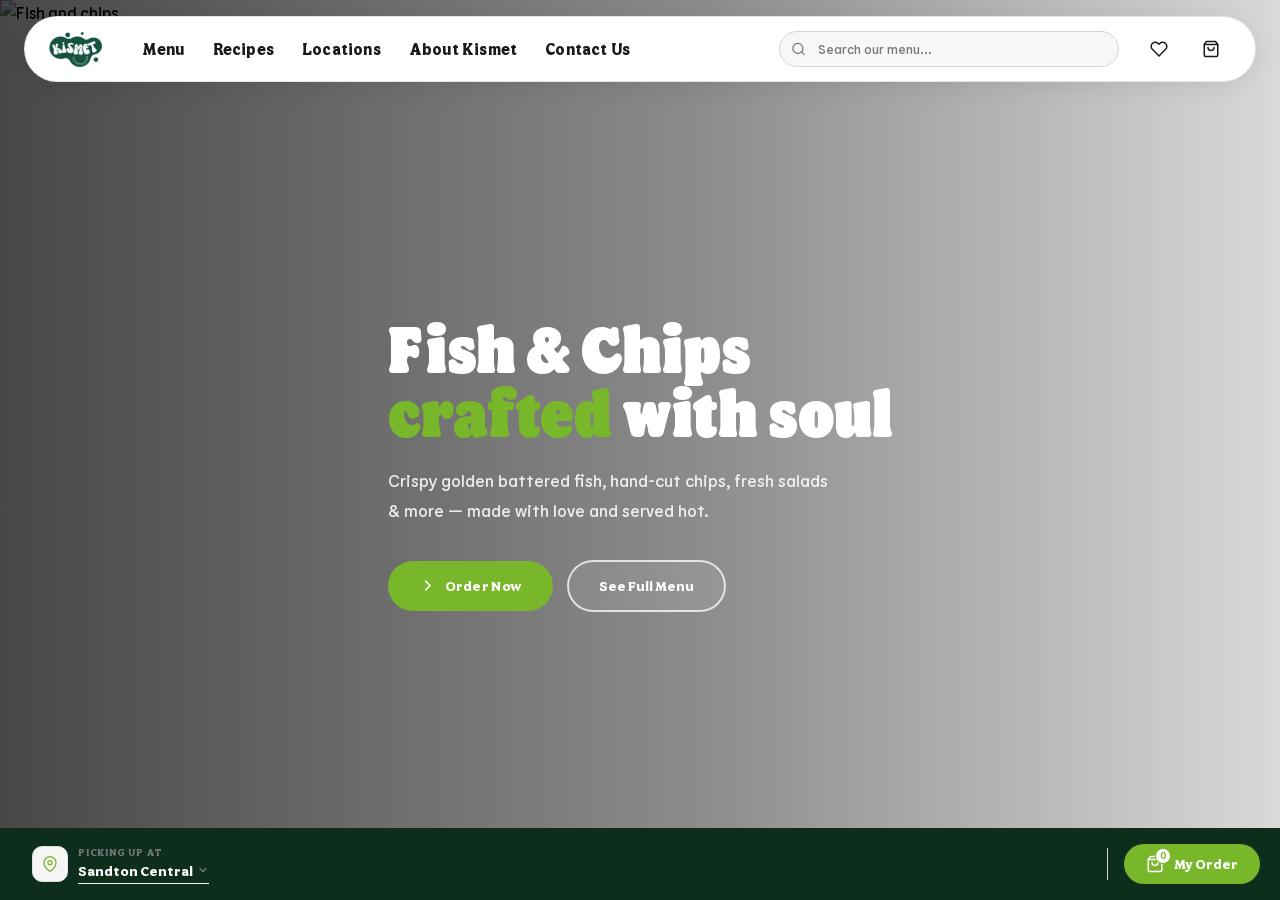
==== commit 641db3cf: "Updated" ====
--- a/index.html
+++ b/index.html
@@ -3,7 +3,7 @@
 <head>
 <meta charset="UTF-8">
 <meta name="viewport" content="width=device-width, initial-scale=1.0, viewport-fit=cover">
-<meta name="theme-color" content="#FAF7F2">
+<meta name="theme-color" content="#ffffff">
 <meta name="apple-mobile-web-app-capable" content="yes">
 <title>Crushin — Fish & Chips, Crafted With Soul</title>
 <link rel="preconnect" href="https://fonts.googleapis.com">
@@ -33,34 +33,35 @@
 @font-face {
     font-family: 'Flame';
     src: url('fonts/Flame-Bold.woff') format('truetype');
-    font-weight: 600;
+    font-weight: 700;
     font-style: normal;
 }
 
 *,*::before,*::after{box-sizing:border-box;margin:0;padding:0;}
 :root{
-  --cream:#F9F5E7;
-  --off-white:#F2EDD6;
-  --warm-white:#EAE3C4;
-  --choco-50:#F0EDD8;
-  --choco-100:#D6CFB0;
-  --choco-200:#7DB99A;
-  --choco-300:#3D9468;
-  --choco-400:#1E6440;
-  --choco-500:#1A5436;
-  --choco-600:#13402A;
-  --choco-700:#0D2E1D;
-  --choco-800:#071A10;
-  --accent:#1A6B3C;
-  --accent-light:#2D9E5E;
-  --accent-dark:#0F4525;
-  --text-dark:#071A10;
-  --text-mid:#13402A;
-  --text-light:#3A6B52;
-  --text-muted:#7A8A70;
-  --border:#C8C4A8;
-  --shadow:0 4px 30px rgba(26,107,60,0.08);
-  --shadow-lg:0 20px 60px rgba(26,107,60,0.14);
+  /* ── Brand palette: lime-green / black / light-grey / white ── */
+  --cream:#ffffff;
+  --off-white:#ffffff;
+  --warm-white:#e0e0e0;
+  --choco-50:#f5f5f5;
+  --choco-100:#e0e0e0;
+  --choco-200:#b0cf6a;
+  --choco-300:#78b72a;
+  --choco-400:#5a8f1f;
+  --choco-500:#4a7519;
+  --choco-600:#3a5c12;
+  --choco-700:#2a430d;
+  --choco-800:#1a2a07;
+  --accent:#78b72a;
+  --accent-light:#9ace4e;
+  --accent-dark:#5a8f1f;
+  --text-dark:#000000;
+  --text-mid:#1a1a1a;
+  --text-light:#3a3a3a;
+  --text-muted:#777777;
+  --border:#d4d4d4;
+  --shadow:0 4px 30px rgba(0,0,0,0.07);
+  --shadow-lg:0 20px 60px rgba(0,0,0,0.13);
   --radius:4px;
   --radius-sm:4px;
   --ease:cubic-bezier(0.25,0.46,0.45,0.94);
@@ -116,24 +117,25 @@
 .btn-primary{
   display:inline-flex;align-items:center;gap:10px;
   padding:14px 32px;background:var(--accent);color:#fff;
-  border-radius:50px;font-size:14px;font-weight:600;letter-spacing:0.3px;
+  border-radius:50px;font-size:14px;font-weight:500;letter-spacing:0.3px;
   transition:all 0.3s var(--ease);border:none;
 }
-.btn-primary:hover{background:var(--accent-dark);transform:translateY(-2px);box-shadow:0 8px 24px rgba(107,52,16,0.3);}
+.btn-primary:hover{background:var(--accent-dark);transform:translateY(-2px);box-shadow:0 8px 24px rgba(120,183,42,0.35);}
 .btn-secondary{
   display:inline-flex;align-items:center;gap:10px;
-  padding:13px 30px;border:2px solid var(--accent);color:var(--accent);
-  border-radius:50px;font-size:14px;font-weight:600;
+  padding:13px 30px;border:2px solid rgba(255,255,255,0.75);color:#fff;
+  border-radius:50px;font-size:14px;font-weight:500;
   transition:all 0.3s var(--ease);
-}
-.btn-secondary:hover{background:var(--accent);color:#fff;transform:translateY(-2px);}
+  background:rgba(255,255,255,0.08);backdrop-filter:blur(6px);
+}
+.btn-secondary:hover{background:rgba(255,255,255,0.18);border-color:#fff;transform:translateY(-2px);}
 .section-label{
   display:inline-flex;align-items:center;gap:8px;
-  font-size:11px;font-weight:700;letter-spacing:2.5px;text-transform:uppercase;
+  font-size:11px;font-weight:500;letter-spacing:2.5px;text-transform:uppercase;
   color:var(--accent-light);margin-bottom:14px;
 }
 .section-label::before{content:'';width:20px;height:2px;background:var(--accent-light);border-radius:2px;}
-.section-title{font-size:clamp(30px,3.5vw,50px);font-weight:800;line-height:1.08;color:var(--text-dark);letter-spacing:-1px;}
+.section-title{font-size:clamp(30px,3.5vw,50px);font-weight:500;line-height:1.08;color:var(--text-dark);letter-spacing:-1px;}
 .section-sub{font-size:15px;color:var(--text-light);margin-top:12px;line-height:1.75;max-width:460px;}
 
 /* ═══════════════════════════════════════════
@@ -162,18 +164,18 @@
   width:calc(100% - 48px);max-width:1360px;z-index:900;
   padding:12px 24px;
   display:flex;justify-content:space-between;align-items:center;
-  background:rgba(249,245,231,0.92);
-  backdrop-filter:blur(20px);-webkit-backdrop-filter:blur(20px);
-  border:1px solid rgba(200,196,168,0.55);
+  background:rgb(255, 255, 255);
+ 
+  border:1px solid rgba(212,212,212,0.6);
   border-radius:60px;
-  box-shadow:0 4px 24px rgba(26,107,60,0.10), 0 1px 0 rgba(255,255,255,0.7) inset;
+  box-shadow:0 4px 24px rgba(0,0,0,0.08), 0 1px 0 rgba(255,255,255,0.9) inset;
   transition:transform 0.4s var(--ease), padding 0.3s var(--ease), box-shadow 0.3s, top 0.3s var(--ease), width 0.3s var(--ease), background 0.3s;
   box-sizing:border-box;
 }
 .pkc-header.scrolled{
   padding:10px 20px;
-  background:rgba(249,245,231,0.97);
-  box-shadow:0 8px 32px rgba(26,107,60,0.14), 0 1px 0 rgba(255,255,255,0.9) inset;
+  background:rgba(255,255,255,0.98);
+  box-shadow:0 8px 32px rgba(0,0,0,0.12), 0 1px 0 rgba(255,255,255,1) inset;
 }
 .pkc-header.hidden{
   transform:translateX(-50%) translateY(calc(-100% - 32px));
@@ -181,27 +183,26 @@
 
 /* HEADER SEARCH */
 .pkc-search-wrap{
-  position:relative;flex:1;max-width:340px;margin:0 20px;
+  position:relative;flex:1;max-width:340px;margin:0 20px;order:2;
 }
 .pkc-search-input{
   width:100%;padding:9px 16px 9px 38px;
   border:1.5px solid var(--border);border-radius:50px;
-  background:var(--off-white);font-family:var(--font);font-size:13px;
+  background:#f7f7f7;font-family:var(--font);font-size:13px;
   color:var(--text-dark);outline:none;
   transition:border-color 0.2s, box-shadow 0.2s, background 0.2s;
 }
 .pkc-search-input::placeholder{color:var(--text-muted);}
-.pkc-search-input:focus{border-color:var(--accent);background:var(--cream);box-shadow:0 0 0 3px rgba(26,107,60,0.08);}
+.pkc-search-input:focus{border-color:var(--accent);background:#fff;box-shadow:0 0 0 3px rgba(120,183,42,0.12);}
 .pkc-search-icon{
   position:absolute;left:12px;top:50%;transform:translateY(-50%);
   color:var(--text-muted);pointer-events:none;
 }
 .pkc-search-results{
   position:absolute;top:calc(100% + 10px);left:0;right:0;
-  background:var(--cream);border:1.5px solid var(--border);border-radius:16px;
-  box-shadow:0 12px 40px rgba(26,107,60,0.14);
+  background:#fff;border:1.5px solid var(--border);border-radius:16px;
+  box-shadow:0 12px 40px rgba(0,0,0,0.12);
   z-index:999;
-  /* Contain scrollbar inside rounded corners */
   overflow:hidden;
   display:none;
 }
@@ -209,13 +210,12 @@
   max-height:360px;
   overflow-y:auto;
   border-radius:16px;
-  /* scrollbar inside */
   scrollbar-width:thin;
   scrollbar-color:var(--choco-100) transparent;
 }
 .pkc-search-results-inner::-webkit-scrollbar{width:4px;}
 .pkc-search-results-inner::-webkit-scrollbar-track{background:transparent;margin:8px 0;}
-.pkc-search-results-inner::-webkit-scrollbar-thumb{background:var(--choco-100);border-radius:10px;}
+.pkc-search-results-inner::-webkit-scrollbar-thumb{background:var(--border);border-radius:10px;}
 .pkc-search-results.visible{display:block;}
 .pkc-search-result-item{
   display:flex;align-items:center;gap:12px;
@@ -237,10 +237,10 @@
 @media(max-width:900px){
   .pkc-search-wrap{display:none;}
 }
-.pkc-header-left{display:flex;align-items:center;gap:40px;min-width:0;flex:1;}
+.pkc-header-left{display:flex;align-items:center;gap:40px;min-width:0;flex:1;order:1;}
 .pkc-logo-wrap{display:flex;align-items:center;gap:11px;flex-shrink:0;}
 .pkc-logo-icon{
-  width:38px;height:38px;border-radius:10px;
+  width:auto;height:38px;border-radius:10px;
   background:transparent;display:flex;align-items:center;justify-content:center;flex-shrink:0;
 }
 .pkc-logo-text{font-size:19px;font-weight:500;letter-spacing:-0.4px;color:var(--text-dark);}
@@ -248,7 +248,7 @@
 .pkc-nav-links{display:flex;align-items:center;gap:28px;}
 .pkc-nav-links a{font-size:16px;font-weight:500;color:var(--text-mid);transition:color 0.2s;letter-spacing:0.2px;white-space:nowrap;}
 .pkc-nav-links a:hover{color:var(--accent);}
-.pkc-header-right{display:flex;align-items:center;gap:12px;flex-shrink:0;}
+.pkc-header-right{display:flex;align-items:center;gap:12px;flex-shrink:0;order:3;}
 .pkc-icon-btn{
   width:40px;height:40px;border-radius:50%;display:flex;align-items:center;justify-content:center;
   background:transparent;color:var(--text-mid);transition:all 0.2s;position:relative;flex-shrink:0;
@@ -266,74 +266,56 @@
 }
 
 /* ═══════════════════════════════════════════
-   HERO
+   HERO — full-bleed background image
 ═══════════════════════════════════════════ */
 .hero{
-  min-height:80vh;position:relative;
+  min-height:92vh;position:relative;
   display:flex;align-items:center;
-  overflow:hidden;background:var(--cream);
+  overflow:hidden;
   padding-top:90px;
 }
 .hero-bg{
-  position:absolute;top:0;right:0;
-  width:52%;height:100%;
-  overflow:hidden;
-}
-.hero-bg img{width:100%;height:100%;object-fit:cover;transform:scale(1.04);}
+  position:absolute;inset:0;
+  width:100%;height:100%;
+}
+.hero-bg img{width:100%;height:100%;object-fit:cover;object-position:center;display:block;}
 .hero-bg::after{
   content:'';position:absolute;inset:0;
-  
+  background:linear-gradient(to right, rgba(0,0,0,0.72) 0%, rgba(0,0,0,0.45) 55%, rgba(0,0,0,0.15) 100%);
 }
 .hero-content{
   position:relative;z-index:2;
   padding:130px 0 120px;
   width:100%;
-  display:grid;
-  grid-template-columns:1fr 1fr;
-  gap:400px;
+  display:flex;
   align-items:center;
 }
 .hero-text-col{
-  max-width:520px;
+  max-width:560px;
 }
 .hero-img-col{
-  display:none; /* hidden by default, shown on desktop via the hero-bg instead */
+  display:none;
 }
 .hero h1{
-  font-size:clamp(50px,5.5vw,56px);
-  font-weight:600;line-height:1.01;
-  color:var(--text-dark);
+  font-size:clamp(44px,5.5vw,64px);
+  font-weight:600;line-height:1.0;
+  color:#ffffff;
   margin-bottom:22px;
 }
 .hero h1 em{
   color:var(--accent);font-style:normal;
   position:relative;display:inline-block;
 }
-
 .hero-sub{
-  font-size:17px;color:var(--text-light);
-  line-height:1.75;margin-bottom:34px;max-width:420px;font-weight:400;
+  font-size:17px;color:rgba(255,255,255,0.85);
+  line-height:1.75;margin-bottom:34px;max-width:440px;font-weight:400;
 }
 .hero-actions{display:flex;align-items:center;gap:14px;flex-wrap:wrap;}
 .hero-scroll{
   position:absolute;bottom:36px;left:50%;transform:translateX(-50%);
   display:flex;flex-direction:column;align-items:center;gap:6px;
-  color:var(--text-muted);font-size:11px;letter-spacing:1.5px;text-transform:uppercase;font-weight:600;
-}
-
-/* ═══════════════════════════════════════════
-   MARQUEE BANNER
-═══════════════════════════════════════════ */
-.marquee-wrap{background:var(--accent);padding:13px 0;overflow:hidden;}
-.marquee-track{display:flex;width:max-content;animation:marqueeScroll 35s linear infinite;}
-.marquee-item{
-  display:flex;align-items:center;gap:14px;
-  padding:0 28px;white-space:nowrap;
-  font-size:13px;font-weight:600;color:#fff;letter-spacing:0.3px;
-}
-.marquee-sep{width:5px;height:5px;border-radius:50%;background:rgba(255,255,255,0.35);flex-shrink:0;}
-@keyframes marqueeScroll{from{transform:translateX(0);}to{transform:translateX(-50%);}}
-
+  color:rgba(255,255,255,0.55);font-size:11px;letter-spacing:1.5px;text-transform:uppercase;font-weight:600;
+}
 
 /* ═══════════════════════════════════════════
    MENU SECTION — HORIZONTAL ROW LAYOUT (no sidebar)
@@ -354,7 +336,7 @@
   background:var(--choco-50);border:1px solid var(--choco-100);
   display:flex;align-items:center;justify-content:center;flex-shrink:0;
 }
-.cat-group-title{font-size:22px;font-weight:500;color:var(--text-dark);letter-spacing:-0.4px;}
+.cat-group-title{font-size:22px;font-weight:500;color:var(--text-dark);}
 /* HORIZONTAL SCROLL ROW - shows 4 cards */
 .products-row{
   display:grid;
@@ -377,8 +359,8 @@
 .see-all-btn{
   display:inline-flex;align-items:center;gap:7px;
   padding:11px 28px;border-radius:50px;
-  font-size:13px;font-weight:700;color:var(--accent);
-  border:1.5px solid var(--accent);
+  font-size:15px;font-weight:500;color:var(--accent);
+  border:2px solid var(--accent);
   background:transparent;
   transition:all 0.2s var(--ease);cursor:pointer;
 }
@@ -412,29 +394,29 @@
 .fav-btn{
   position:absolute;top:10px;right:10px;z-index:3;
   width:32px;height:32px;border-radius:50%;
-  background:rgba(249,245,231,0.92);backdrop-filter:blur(6px);
+  background:rgba(255,255,255,0.92);backdrop-filter:blur(6px);
   display:flex;align-items:center;justify-content:center;
   transition:all 0.2s;
 }
-.fav-btn:hover{background:var(--cream);transform:scale(1.1);}
+.fav-btn:hover{background:#fff;transform:scale(1.1);}
 .fav-btn.active svg{fill:var(--accent);stroke:var(--accent);}
 .quick-add{
   position:absolute;bottom:10px;left:10px;right:10px;z-index:2;
-  background:rgba(249,245,231,0.95);backdrop-filter:blur(8px);
+  background:rgba(255,255,255,0.96);backdrop-filter:blur(8px);
   border-radius:50px;padding:10px 16px;
   display:flex;justify-content:center;align-items:center;gap:6px;
-  font-size:13px;font-weight:700;color:var(--accent);
+  font-size:14px;font-weight:500;color:var(--accent);
   transform:translateY(60px);opacity:0;
   transition:all 0.3s var(--ease);
-  border:1.5px solid var(--border);
+ 
 }
 .product-card:hover .quick-add{transform:translateY(0);opacity:1;}
 .quick-add:hover{background:var(--accent);color:#fff;border-color:var(--accent);}
 .product-info{padding:14px 0;}
-.product-name{font-size:18px;font-weight:500;color:var(--text-dark);margin-bottom:3px;line-height:1.3;}
+.product-name{font-size:19px;font-weight:500;color:var(--text-dark);margin-bottom:3px;line-height:1.3;}
 .product-desc{font-size:15px;color:#00000094;margin-bottom:10px;line-height:1.5;}
 .product-footer{display:flex;justify-content:space-between;align-items:center;}
-.product-price{font-size:18px;font-weight:500;color:var(--accent);}
+.product-price{font-size:19px;font-weight:500;color:var(--accent);}
 .product-price span{font-size:11px;font-weight:400;color:var(--text-muted);}
 .product-rating{display:flex;align-items:center;gap:3px;font-size:11px;color:var(--text-muted);}
 .stars-svg{color:#F59E0B;}
@@ -457,7 +439,7 @@
   display:inline-flex;align-items:center;gap:6px;
   padding:8px 14px;border-radius:50px;
   font-size:12px;font-weight:600;color:var(--text-light);
-  border:1.5px solid var(--border);background:var(--cream);
+  border:1.5px solid var(--border);background:#fff;
   white-space:nowrap;flex-shrink:0;transition:all 0.2s;cursor:pointer;
 }
 .pkc-mobile-filter-tab.active{background:var(--accent);border-color:var(--accent);color:#fff;}
@@ -480,15 +462,15 @@
   /* Anchor to bottom, leave 64px gap at top so it never touches screen edge */
   bottom:0;left:50%;
   transform:translateX(-50%) translateY(100%);
-  width:100%;max-width:1200px;
-  height:calc(100vh - 64px);    /* fixed height — always leaves visible gap at top */
-  background:var(--cream);
+  width:100%;max-width:1350px;
+  height:calc(100vh - 20px);    /* fixed height — always leaves visible gap at top */
+  background:#fff;
   border-radius:40px 40px 0 0;
-  box-shadow:0 -20px 80px rgba(7,26,16,0.22);
+  box-shadow:0 -20px 80px rgba(0,0,0,0.18);
   z-index:2001;
   display:flex;flex-direction:column;
   overflow:hidden;
-  transition:transform 0.48s cubic-bezier(0.32,0.72,0,1);
+  transition:transform 0.48s cubic-bezier(0.32,0.72,0,1); 
 }
 .overlay.open .order-sheet{
   transform:translateX(-50%) translateY(0);
@@ -498,24 +480,25 @@
 .order-sheet-handle{
   width:40px;height:4px;border-radius:2px;
   background:var(--border);
-  margin:14px auto 0;
+  margin:14px auto 14px;
   flex-shrink:0;
 }
 
-/* Sheet inner layout — two columns */
+/* Sheet inner layout — image wider, details narrower */
 .order-sheet-layout{
   display:grid;
-  grid-template-columns:380px 1fr;
+  grid-template-columns:55% 1fr;
   flex:1;
   min-height:0;
   overflow:hidden;
 }
 
-/* Left: sticky image column */
+/* Left: sticky image column — top-left radius matches the sheet's 40px */
 .order-sheet-img-col{
   position:relative;overflow:hidden;
   background:var(--choco-50);
-  flex-shrink:0;
+  flex-shrink:0; padding-top: 20px;
+  border-radius:40px 0 0 0;
 }
 .order-sheet-img-col img{
   width:100%;height:100%;object-fit:cover;
@@ -530,7 +513,7 @@
 .order-sheet-badge{
   position:absolute;bottom:20px;left:20px;z-index:3;
   background:var(--accent);color:#fff;
-  font-size:11px;font-weight:700;letter-spacing:0.6px;text-transform:uppercase;
+  font-size:11px;font-weight:500;letter-spacing:0.6px;text-transform:uppercase;
   padding:6px 14px;border-radius:50px;
 }
 
@@ -538,6 +521,8 @@
 .order-sheet-right{
   display:flex;flex-direction:column;
   min-height:0;overflow:hidden;
+  border-radius:0 40px 0 0;
+  background:#fff;
 }
 
 /* Scrollable content area */
@@ -555,8 +540,8 @@
 /* Sticky bottom bar — qty + add button always visible */
 .order-sheet-footer{
   flex-shrink:0;
-  padding:16px 32px 24px;
-  background:var(--cream);
+  padding:13px 32px 12px;
+  background:#fff;
   border-top:1px solid var(--border);
   display:flex;align-items:center;gap:16px;
 }
@@ -567,13 +552,13 @@
 .order-sheet-footer .qty-btn{
   width:38px;height:38px;border-radius:50%;
   background:var(--off-white);color:var(--text-dark);
-  font-size:20px;font-weight:600;
+  font-size:20px;font-weight:500;
   display:flex;align-items:center;justify-content:center;
-  transition:all 0.2s;border:1px solid var(--border);
+  transition:all 0.2s;border:2px solid var(--border);
   cursor:pointer;
 }
 .order-sheet-footer .qty-btn:hover{background:var(--accent);color:#fff;border-color:var(--accent);}
-.order-sheet-footer .qty-val{font-size:18px;font-weight:800;color:var(--text-dark);min-width:28px;text-align:center;}
+.order-sheet-footer .qty-val{font-size:18px;font-weight:500;color:var(--text-dark);min-width:28px;text-align:center;}
 .order-sheet-footer .add-btn{
   flex:1;margin-top:0;
   padding:14px 20px;
@@ -590,16 +575,16 @@
 .order-sheet-close:hover{background:var(--accent);color:#fff;border-color:var(--accent);}
 
 .order-modal-body{padding:28px 32px 20px;}
-.order-product-name{font-size:24px;font-weight:800;color:var(--text-dark);margin-bottom:4px;letter-spacing:-0.5px;}
+.order-product-name{font-size:24px;font-weight:500;color:var(--text-dark);margin-bottom:4px;letter-spacing:-0.5px;}
 .order-product-sub{font-size:14px;color:var(--text-light);margin-bottom:24px;line-height:1.55;}
 .order-section{margin-bottom:22px;}
 .order-section-title{
-  font-size:12px;font-weight:700;text-transform:uppercase;letter-spacing:1.2px;
+  font-size:12px;font-weight:500;text-transform:uppercase;letter-spacing:1.2px;
   color:var(--text-mid);margin-bottom:11px;
   display:flex;justify-content:space-between;align-items:center;
 }
 .order-section-badge{
-  font-size:10px;font-weight:600;text-transform:none;letter-spacing:0;
+  font-size:10px;font-weight:500;text-transform:none;letter-spacing:0;
   background:var(--choco-50);color:var(--text-muted);
   padding:2px 8px;border-radius:20px;
 }
@@ -608,56 +593,56 @@
 .coffee-type-grid{display:grid;grid-template-columns:1fr 1fr;gap:10px;}
 .coffee-type-option{
   border:2px solid var(--border);border-radius:var(--radius-sm);
-  padding:13px 15px;cursor:pointer;transition:all 0.2s;background:var(--off-white);
-}
-.coffee-type-option.selected{border-color:var(--accent);background:var(--choco-50);}
-.coffee-type-option:hover:not(.selected){border-color:var(--choco-200);}
+  padding:13px 15px;cursor:pointer;transition:all 0.2s;background:#f7f7f7;
+}
+.coffee-type-option.selected{border-color:var(--accent);background:#f0f7e6;}
+.coffee-type-option:hover:not(.selected){border-color:var(--accent-light);}
 .ct-icon{margin-bottom:6px;}
-.ct-label{font-size:14px;font-weight:700;color:var(--text-dark);}
+.ct-label{font-size:14px;font-weight:500;color:var(--text-dark);}
 .ct-sub{font-size:11px;color:var(--text-muted);margin-top:1px;}
 /* Sugar */
 .sugar-row{display:flex;align-items:center;gap:10px;}
 .sugar-btn{
   width:34px;height:34px;border-radius:50%;
-  background:var(--off-white);color:var(--text-dark);font-size:18px;font-weight:700;
+  background:#f0f0f0;color:var(--text-dark);font-size:18px;font-weight:500;
   display:flex;align-items:center;justify-content:center;
-  transition:all 0.2s;flex-shrink:0;border:1px solid var(--border);cursor:pointer;
+  transition:all 0.2s;flex-shrink:0;border:px solid var(--border);cursor:pointer;
 }
 .sugar-btn:hover{background:var(--accent);color:#fff;border-color:var(--accent);}
 .sugar-track{flex:1;height:5px;background:var(--border);border-radius:3px;position:relative;}
 .sugar-fill{height:100%;background:var(--accent);border-radius:3px;transition:width 0.25s var(--ease);}
-.sugar-label{font-size:13px;font-weight:700;color:var(--accent);min-width:72px;text-align:right;}
+.sugar-label{font-size:13px;font-weight:500;color:var(--accent);min-width:72px;text-align:right;}
 /* Extras */
 .extras-grid{display:grid;grid-template-columns:1fr 1fr;gap:8px;}
 .extra-option{
   display:flex;align-items:center;gap:9px;
   border:1.5px solid var(--border);border-radius:var(--radius-sm);
-  padding:10px 12px;cursor:pointer;transition:all 0.2s;background:var(--off-white);
-}
-.extra-option.checked{border-color:var(--accent);background:var(--choco-50);}
+  padding:10px 12px;cursor:pointer;transition:all 0.2s;background:#f7f7f7;
+}
+.extra-option.checked{border-color:var(--accent);background:#f0f7e6;}
 .extra-check{
   width:19px;height:19px;border-radius:5px;border:1.5px solid var(--border);flex-shrink:0;
   display:flex;align-items:center;justify-content:center;transition:all 0.2s;
 }
 .extra-option.checked .extra-check{background:var(--accent);border-color:var(--accent);}
-.extra-name{font-size:12px;font-weight:600;color:var(--text-dark);}
+.extra-name{font-size:12px;font-weight:500;color:var(--text-dark);}
 .extra-price{font-size:11px;color:var(--text-muted);}
 /* Size */
 .size-options{display:flex;gap:8px;}
 .size-btn{
   flex:1;padding:11px 6px;border:1.5px solid var(--border);border-radius:var(--radius-sm);
-  font-size:13px;font-weight:700;color:var(--text-mid);
-  transition:all 0.2s;text-align:center;cursor:pointer;background:var(--off-white);
+  font-size:13px;font-weight:500;color:var(--text-mid);
+  transition:all 0.2s;text-align:center;cursor:pointer;background:#f7f7f7;
 }
 .size-btn small{display:block;font-size:10px;font-weight:400;color:var(--text-muted);margin-top:2px;}
-.size-btn.selected,.size-btn:hover{border-color:var(--accent);background:var(--choco-50);color:var(--accent);}
+.size-btn.selected,.size-btn:hover{border-color:var(--accent);background:#f0f7e6;color:var(--accent);}
 /* Notes */
 .notes-input{
   width:100%;padding:11px 14px;border:1.5px solid var(--border);border-radius:var(--radius-sm);
-  font-size:13px;color:var(--text-dark);background:var(--off-white);
+  font-size:13px;color:var(--text-dark);background:#f7f7f7;
   outline:none;resize:none;transition:border-color 0.2s;font-family:var(--font);
 }
-.notes-input:focus{border-color:var(--accent);background:var(--cream);}
+.notes-input:focus{border-color:var(--accent);background:#fff;}
 /* Add button */
 .add-btn{
   flex:1;padding:15px 20px;border-radius:50px;
@@ -668,22 +653,127 @@
   cursor:pointer;
 }
 .add-btn:hover{background:var(--accent-dark);}
-.add-btn-sep{width:1px;height:18px;background:rgba(255,255,255,0.3);}
+.add-btn-sep{width:1px;height:18px;background:rgba(255,255,255,0.35);}
 
 /* Mobile: stack vertically */
 @media(max-width:720px){
   .order-sheet{max-width:100%;border-radius:28px 28px 0 0;height:calc(100vh - 40px);}
-  .order-sheet-layout{grid-template-columns:1fr;grid-template-rows:200px 1fr;}
-  .order-sheet-img-col{height:200px;}
+  .order-sheet-layout{grid-template-columns:1fr;grid-template-rows:260px 1fr;}
+  /* On mobile the image is top — only top corners get the sheet's radius */
+  .order-sheet-img-col{height:260px;border-radius:28px 28px 0 0;}
   .order-sheet-img-col img{position:absolute;}
-  .order-sheet-right{min-height:0;}
+  /* Right column loses its desktop top-right radius on mobile */
+  .order-sheet-right{border-radius:0;min-height:0;}
   .order-modal-body{padding:18px 20px 16px;}
   .order-sheet-footer{padding:12px 20px 20px;gap:12px;}
 }
 
 /* ═══════════════════════════════════════════
-   VIDEO SECTION
+   MOBILE SEARCH — icon tap → full header expand
 ═══════════════════════════════════════════ */
+.pkc-mobile-search-btn{
+  display:none;
+  width:40px;height:40px;border-radius:50%;
+  align-items:center;justify-content:center;
+  background:transparent;color:var(--text-mid);
+  transition:all 0.2s;flex-shrink:0;
+}
+.pkc-mobile-search-btn:hover{background:var(--choco-50);color:var(--accent);}
+@media(max-width:900px){
+  .pkc-mobile-search-btn{display:flex;}
+}
+
+/* The bar that slides down — NO overflow:hidden so results can spill */
+.pkc-mobile-search-overlay{
+  position:fixed;
+  top:0;left:0;right:0;
+  z-index:1600;
+  background:#fff;
+  padding:0 16px;
+  display:flex;align-items:center;gap:12px;
+  height:0;
+  opacity:0;
+  pointer-events:none;
+  transition:height 0.3s cubic-bezier(0.32,0.72,0,1), opacity 0.22s ease;
+ 
+}
+.pkc-mobile-search-overlay.open{
+  height:66px;
+  opacity:1;
+  pointer-events:all;
+}
+.pkc-mobile-search-overlay .back-btn{
+  width:38px;height:38px;border-radius:50%;flex-shrink:0;
+  display:flex;align-items:center;justify-content:center;
+  background:var(--off-white);color:var(--text-dark);
+  border:none;cursor:pointer;
+  transition:background 0.2s;
+}
+.pkc-mobile-search-overlay .back-btn:hover{background:var(--border);}
+.pkc-mobile-search-overlay .search-inner{
+  position:relative;flex:1;
+}
+.pkc-mobile-search-overlay .search-inner svg.search-ico{
+  position:absolute;left:12px;top:50%;transform:translateY(-50%);
+  color:var(--text-muted);pointer-events:none;z-index:1;
+}
+.pkc-mobile-search-overlay input{
+  width:100%;padding:11px 16px 11px 38px;
+  border:1.5px solid var(--border);border-radius:50px;
+  background:#f7f7f7;font-family:var(--font);font-size:15px;
+  color:var(--text-dark);outline:none;
+  transition:border-color 0.2s, box-shadow 0.2s;
+}
+.pkc-mobile-search-overlay input:focus{
+  border-color:var(--accent);background:#fff;
+  box-shadow:0 0 0 3px rgba(120,183,42,0.12);
+}
+
+/* Full-screen results panel — separate from the bar so no clipping */
+.pkc-mobile-search-panel{
+  position:fixed;
+  top:66px;left:0;right:0;bottom:0;
+  z-index:1599;
+  background:#fff;
+  overflow-y:auto;
+  opacity:0;pointer-events:none;
+  transition:opacity 0.2s ease;
+}
+.pkc-mobile-search-panel.open{
+  opacity:1;pointer-events:all;
+}
+.pkc-mobile-search-panel-inner{
+  padding:8px 0 40px;
+}
+/* Reuse same result item styling */
+.pkc-mobile-search-panel .pkc-search-result-item{
+  display:flex;align-items:center;gap:14px;
+  padding:14px 20px;cursor:pointer;
+  border-bottom:1px solid var(--off-white);
+  transition:background 0.15s;
+}
+.pkc-mobile-search-panel .pkc-search-result-item:active{background:var(--choco-50);}
+.pkc-mobile-search-panel .pkc-search-result-img{
+  width:52px;height:52px;border-radius:12px;object-fit:cover;flex-shrink:0;
+}
+.pkc-mobile-search-panel .pkc-search-result-info{flex:1;min-width:0;}
+.pkc-mobile-search-panel .pkc-search-result-name{font-size:14px;font-weight:700;color:var(--text-dark);}
+.pkc-mobile-search-panel .pkc-search-result-cat{font-size:12px;color:var(--text-muted);margin-top:2px;}
+.pkc-mobile-search-panel .pkc-search-result-price{font-size:14px;font-weight:800;color:var(--accent);flex-shrink:0;}
+.pkc-mobile-search-panel .search-empty{
+  padding:48px 20px;text-align:center;color:var(--text-muted);
+}
+.pkc-mobile-search-panel .search-empty svg{margin:0 auto 14px;display:block;opacity:0.3;}
+.pkc-mobile-search-panel .search-empty p{font-size:15px;font-weight:600;color:var(--text-mid);}
+.pkc-mobile-search-panel .search-empty span{font-size:13px;}
+/* Dim backdrop behind panel but above page */
+.pkc-mobile-search-dim{
+  position:fixed;inset:0;z-index:1598;
+  background:rgba(0,0,0,0.35);
+  opacity:0;pointer-events:none;
+  transition:opacity 0.25s ease;
+}
+.pkc-mobile-search-dim.open{opacity:1;pointer-events:all;}
 .video-section{padding:96px 0;background:var(--cream);}
 .video-layout{display:grid;grid-template-columns:1fr 1fr;gap:80px;align-items:center;}
 .video-frame{
@@ -1093,15 +1183,15 @@
   display:flex;align-items:center;justify-content:center;flex-shrink:0;
 }
 .location-info{min-width:0; border-bottom: 1px solid #fff;}
-.location-label{font-size:10px;color:var(--text-muted);font-weight:700;letter-spacing:0.8px;text-transform:uppercase;display:block;}
-.location-name{font-size:14px;font-weight:700;color:#fff;white-space:nowrap;overflow:hidden;text-overflow:ellipsis;display:flex;align-items:center;gap:4px;}
+.location-label{font-size:10px;color:var(--text-muted);font-weight:500;letter-spacing:0.8px;text-transform:uppercase;display:block;}
+.location-name{font-size:14px;font-weight:500;color:#fff;white-space:nowrap;overflow:hidden;text-overflow:ellipsis;display:flex;align-items:center;gap:4px;}
 .loc-chevron{flex-shrink:0;}
 .bottom-divider{width:1px;height:32px;background:var(--border);flex-shrink:0;}
 .bottom-cart-btn{
   display:flex;align-items:center;gap:10px;
   background:var(--accent);color:#fff;
   padding:11px 22px;border-radius:50px;
-  font-size:14px;font-weight:700;
+  font-size:14px;font-weight:500;
   transition:all 0.2s;flex-shrink:0;
 }
 .bottom-cart-btn:hover{background:var(--accent-dark);}
@@ -1109,7 +1199,7 @@
 .cart-icon-badge{
   position:absolute;top:-7px;right:-7px;
   background:#fff;color:var(--accent);
-  font-size:9px;font-weight:800;
+  font-size:9px;font-weight:500;
   width:16px;height:16px;border-radius:50%;
   display:flex;align-items:center;justify-content:center;
   border:1.5px solid var(--accent);
@@ -1128,18 +1218,18 @@
 .cart-panel{
   position:absolute;top:0;right:0;
   width:100%;max-width:440px;height:100%;
-  background:var(--cream);
+  background:#fff;
   transform:translateX(100%);
   transition:transform 0.42s var(--ease);
   display:flex;flex-direction:column;
-  box-shadow:-16px 0 50px rgba(26,12,2,0.12);
+  box-shadow:-16px 0 50px rgba(0,0,0,0.10);
 }
 .cart-overlay.open .cart-panel{transform:translateX(0);}
 .cart-panel-header{
   padding:22px 24px;display:flex;justify-content:space-between;align-items:center;
   border-bottom:1px solid var(--border);flex-shrink:0;
 }
-.cart-panel-title{font-size:19px;font-weight:800;color:var(--text-dark);letter-spacing:-0.3px;}
+.cart-panel-title{font-size:19px;font-weight:600;color:var(--text-dark);letter-spacing:-0.3px;}
 .cart-panel-close{
   width:34px;height:34px;border-radius:50%;background:var(--off-white);
   display:flex;align-items:center;justify-content:center;
@@ -1154,7 +1244,7 @@
 .cart-branch-select{display:flex;gap:7px;}
 .cart-branch-opt{
   flex:1;padding:8px;border:1.5px solid var(--border);border-radius:var(--radius-sm);
-  background:#fff;font-size:12px;font-weight:700;color:var(--text-mid);
+  background:#fff;font-size:12px;font-weight:500;color:var(--text-mid);
   text-align:center;transition:all 0.2s;cursor:pointer;
 }
 .cart-branch-opt.selected{border-color:var(--accent);background:var(--accent);color:#fff;}
@@ -1167,7 +1257,7 @@
   height:100%;text-align:center;gap:10px;padding:40px 20px;
 }
 .cart-empty-icon{opacity:0.4;}
-.cart-empty p{font-size:15px;font-weight:600;color:var(--text-dark);}
+.cart-empty p{font-size:15px;font-weight:500;color:var(--text-dark);}
 .cart-empty small{font-size:13px;color:var(--text-muted);}
 .cart-item-row{
   display:flex;gap:12px;align-items:flex-start;
@@ -1179,20 +1269,20 @@
 }
 .cart-item-img img{width:100%;height:100%;object-fit:cover;}
 .cart-item-details{flex:1;min-width:0;}
-.cart-item-name{font-size:13px;font-weight:700;color:var(--text-dark);margin-bottom:2px;}
+.cart-item-name{font-size:13px;font-weight:500;color:var(--text-dark);margin-bottom:2px;}
 .cart-item-customization{font-size:11px;color:var(--text-muted);margin-bottom:8px;line-height:1.4;}
 .cart-item-actions{display:flex;justify-content:space-between;align-items:center;}
 .cart-qty-ctrl{display:flex;align-items:center;gap:7px;}
 .cart-qty-btn{
   width:26px;height:26px;border-radius:50%;
   background:var(--off-white);color:var(--text-dark);
-  font-size:15px;font-weight:700;
+  font-size:15px;font-weight:500;
   display:flex;align-items:center;justify-content:center;
   transition:all 0.2s;
 }
 .cart-qty-btn:hover{background:var(--accent);color:#fff;}
-.cart-qty-num{font-size:13px;font-weight:700;color:var(--text-dark);}
-.cart-item-price{font-size:14px;font-weight:800;color:var(--accent);}
+.cart-qty-num{font-size:13px;font-weight:500;color:var(--text-dark);}
+.cart-item-price{font-size:14px;font-weight:500;color:var(--accent);}
 .cart-remove{font-size:11px;color:var(--text-muted);text-decoration:underline;transition:color 0.2s;margin-top:4px;display:block;background:none;border:none;cursor:pointer;font-family:var(--font);padding:0;}
 .cart-remove:hover{color:#c0392b;}
 .cart-panel-footer{
@@ -1204,13 +1294,13 @@
   font-size:13px;color:var(--text-light);margin-bottom:7px;
 }
 .cart-summary-row.total{
-  font-size:17px;font-weight:800;color:var(--text-dark);
+  font-size:17px;font-weight:500;color:var(--text-dark);
   padding-top:8px;border-top:1px solid var(--border);margin-top:8px;
 }
 .checkout-btn{
   width:100%;padding:14px;border-radius:50px;
   background:var(--accent);color:#fff;
-  font-size:14px;font-weight:700;
+  font-size:14px;font-weight:500;
   transition:all 0.3s;
   display:flex;justify-content:center;align-items:center;gap:8px;
 }
@@ -1353,11 +1443,11 @@
 .fav-panel{
   position:absolute;top:0;right:0;
   width:100%;max-width:400px;height:100%;
-  background:var(--cream);
+  background:#fff;
   transform:translateX(100%);
   transition:transform 0.42s var(--ease);
   display:flex;flex-direction:column;
-  box-shadow:-16px 0 50px rgba(7,26,16,0.12);
+  box-shadow:-16px 0 50px rgba(0,0,0,0.10);
 }
 .fav-overlay.open .fav-panel{transform:translateX(0);}
 .fav-panel-header{
@@ -1500,13 +1590,20 @@
   .app-layout{grid-template-columns:1fr 380px;}
 }
 @media(max-width:900px){
-  .pkc-header{top:10px;width:calc(100% - 24px);padding:10px 16px;border-radius:50px;}
-  .pkc-header.scrolled{padding:8px 14px;}
+  .pkc-header{
+    top:10px;width:calc(100% - 24px);
+    padding:10px 14px;border-radius:50px;
+    flex-wrap:nowrap;gap:0;
+    transition:transform 0.4s var(--ease), padding 0.3s var(--ease), box-shadow 0.3s, top 0.3s var(--ease), width 0.3s var(--ease), background 0.3s;
+  }
+  .pkc-header.scrolled{padding:8px 12px;}
+  /* Desktop search bar: hidden on mobile */
+  .pkc-search-wrap{display:none;}
   .container{padding:0 20px;}
   .pkc-nav-links{display:none;}
   .pkc-menu-toggle{display:flex;}
-  .hero-bg{width:100%;opacity:0.6;border-radius:0;}
-  .hero-bg::after{background:linear-gradient(to bottom,rgba(255, 255, 255, 0.216),rgba(168, 168, 168, 0.288));}
+  .hero-bg{width:100%;opacity:1;border-radius:0;}
+  .hero-bg::after{background:linear-gradient(to bottom,rgba(0,0,0,0.55),rgba(0,0,0,0.3));}
   .hero-content{padding:100px 0 60px;max-width:100%;grid-template-columns:1fr;}
   .hero-text-col{max-width:100%;}
   .hero h1{font-size:44px;letter-spacing:-1.5px;}
@@ -1518,20 +1615,16 @@
 }
 @media(max-width:640px){
   .container{padding:0 16px;}
-  .pkc-header{top:8px;width:calc(100% - 20px);padding:9px 14px;}
+  .pkc-header{top:8px;width:calc(100% - 20px);padding:9px 12px;border-radius:50px;}
   .hero h1{font-size:34px;letter-spacing:-1px;}
   .hero-sub{font-size:15px;}
   .hero-actions{flex-direction:column;align-items:flex-start;}
   .products-row,.products-extra{grid-template-columns:repeat(2,1fr);gap:12px;}
-    .crns-section-wrapper {display: none;}
+  .crns-section-wrapper{display:none;}
   .cart-panel{max-width:100%;}
   .fav-panel{max-width:100%;}
   .branch-card{flex-direction:column;gap:12px;}
   .form-row{grid-template-columns:1fr;}
-  #orderModal{flex-direction:column !important;max-height:90vh !important;}
-  #orderModalImg{width:100% !important;min-width:unset !important;height:180px;border-radius:24px 24px 0 0 !important;}
-  #orderModalImg img{position:static !important;width:100% !important;height:100% !important;}
-  #orderModalScroll{border-radius:0 0 24px 24px !important;}
 }
 @media(max-width:420px){
   .products-row,.products-extra{grid-template-columns:1fr 1fr;}
@@ -1539,6 +1632,27 @@
 }
 </style>
 </head>
+<!-- ████ MOBILE SEARCH (outside pkc-page so fixed positioning works correctly) ████ -->
+<div class="pkc-mobile-search-overlay" id="pkc-mobile-search-overlay">
+  <button class="back-btn" onclick="closeMobileSearch()" title="Back">
+    <svg width="16" height="16" fill="none" stroke="currentColor" stroke-width="2.5" stroke-linecap="round" viewBox="0 0 24 24"><path d="M19 12H5M12 5l-7 7 7 7"/></svg>
+  </button>
+  <div class="search-inner">
+    <svg class="search-ico" width="15" height="15" fill="none" stroke="currentColor" stroke-width="2" stroke-linecap="round" viewBox="0 0 24 24"><circle cx="11" cy="11" r="8"/><path d="M21 21l-4.35-4.35"/></svg>
+    <input type="text" id="pkc-mobile-search-input" placeholder="Search our menu…" oninput="handleMobileSearch(this.value)" autocomplete="off">
+  </div>
+</div>
+<div class="pkc-mobile-search-panel" id="pkc-mobile-search-panel">
+  <div class="pkc-mobile-search-panel-inner" id="pkc-mobile-search-panel-inner">
+    <div class="search-empty">
+      <svg width="40" height="40" fill="none" stroke="currentColor" stroke-width="1.5" stroke-linecap="round" viewBox="0 0 24 24"><circle cx="11" cy="11" r="8"/><path d="M21 21l-4.35-4.35"/></svg>
+      <p>Start typing to search</p>
+      <span>Fish, chips, burgers &amp; more…</span>
+    </div>
+  </div>
+</div>
+<div class="pkc-mobile-search-dim" id="pkc-mobile-search-dim" onclick="closeMobileSearch()"></div>
+
 <pkc-page id="pkc-page">
 
 <!-- ████ HEADER ████ -->
@@ -1546,11 +1660,15 @@
   <div class="pkc-header-left">
     <div class="pkc-logo-wrap">
       <div class="pkc-logo-icon">
-        <img src="phoka.jpg" alt="Phoka Logo" style="height: 35px;">
+        <img src="1.png" alt="Phoka Logo" style="height: 35px;">
       </div>
     </div>
     <pkc-nav class="pkc-nav-links">
       <a href="#menu">Menu</a>
+      <a href="#about">Recipes</a>
+      <a href="#menu">Locations</a>
+      <a href="#menu">About Kismet</a>
+      <a href="#menu">Contact Us</a>
     </pkc-nav>
   </div>
 
@@ -1564,6 +1682,10 @@
   </div>
 
   <div class="pkc-header-right">
+    <!-- Mobile search icon (only shown on mobile) -->
+    <button class="pkc-mobile-search-btn" onclick="openMobileSearch()" title="Search">
+      <svg width="18" height="18" fill="none" stroke="currentColor" stroke-width="2" stroke-linecap="round" viewBox="0 0 24 24"><circle cx="11" cy="11" r="8"/><path d="M21 21l-4.35-4.35"/></svg>
+    </button>
     <!-- Favourites -->
     <button class="pkc-icon-btn" id="pkc-fav-btn" title="Favourites" onclick="toggleFavPanel()">
       <svg width="18" height="18" fill="none" stroke="currentColor" stroke-width="2" stroke-linecap="round" stroke-linejoin="round" viewBox="0 0 24 24">
@@ -1596,18 +1718,23 @@
     <svg width="16" height="16" fill="none" stroke="currentColor" stroke-width="2.5" stroke-linecap="round" viewBox="0 0 16 16"><path d="M2 2l12 12M14 2L2 14"/></svg>
   </button>
   <pkc-nav class="pkc-mobile-nav-links">
-    <a href="#menu" onclick="toggleMobileNav()">Menu <span style="opacity:0.4;">›</span></a>
-    <a href="javascript:void(0)" onclick="toggleMobileNav();openCart()">Cart <span style="opacity:0.4;">›</span></a>
+    <a href="#menu" onclick="toggleMobileNav()">Menu <span style="opacity:0.4; font-weight: 400;">›</span></a>
+    <a href="#menu" onclick="toggleMobileNav()">Recipes <span style="opacity:0.4; font-weight: 400;">›</span></a>
+    <a href="#menu" onclick="toggleMobileNav()">Locations <span style="opacity:0.4; font-weight: 400;">›</span></a>
+    <a href="#menu" onclick="toggleMobileNav()">About Kismet<span style="opacity:0.4; font-weight: 400;">›</span></a>
+    <a href="#menu" onclick="toggleMobileNav()">Contact Us <span style="opacity:0.4; font-weight: 400;">›</span></a>
+    <a href="javascript:void(0)" onclick="toggleMobileNav();openCart()">Cart <span style="opacity:0.4; font-weight: 400;">›</span></a>
   </pkc-nav>
   <div class="pkc-mobile-nav-footer">
     <p>Crafted with soul since 2018</p>
   </div>
 </div>
 
+
 <!-- ████ HERO ████ -->
 <pkc-section class="hero" id="home">
   <div class="hero-bg">
-    <img src="https://images.unsplash.com/photo-1604909052868-d25b0ec51df1?auto=format&fit=crop&w=1400&q=90" alt="Fish and chips">
+    <img src="https://images.pexels.com/photos/13699080/pexels-photo-13699080.jpeg" alt="Fish and chips">
   </div>
   <div class="container">
     <div class="hero-content">
@@ -1671,7 +1798,6 @@
     <div class="crns-container">
         
         <div class="crns-text-col">
-            <span class="crns-eyebrow">FLAVOR ON DEMAND</span>
             <h1 class="crns-headline">The Best Tastes, Delivered to You.</h1>
             
             <div class="crns-feature-list">
@@ -1719,7 +1845,7 @@
     --crns-text-main: #000000;    
     --crns-text-muted: #6b7280;   
     --crns-white: #ffffff;
-    --crns-font: 'Sodo Sans', sans-serif;
+    --crns-font: 'flame', sans-serif;
     
     background-color: #ffffff;
     font-family: var(--crns-font);
@@ -1748,23 +1874,12 @@
     min-width: 300px;
 }
 
-.crns-eyebrow {
-    display: block;
-    font-size: 13px;
-    font-weight: 700;
-    color: #b8860b; /* Sophisticated gold-tone for restaurant feel */
-    text-transform: uppercase;
-    letter-spacing: 3px;
-    margin-bottom: 24px;
-}
-
 .crns-headline {
     font-size: 62px;
     line-height: 1.0;
-    font-weight: 700;
+    font-weight: 600;
     color: var(--crns-text-main);
     margin: 0 0 35px 0;
-    letter-spacing: -0.05em;
 }
 
 .crns-feature-list {
@@ -1778,10 +1893,10 @@
 }
 
 .crns-bold {
-    font-weight: 700;
+    font-weight: 500;
     color: var(--crns-text-main);
     display: block;
-    font-size: 20px;
+    font-size: 20px;letter-spacing: 0.02em;
 }
 
 .crns-muted {
@@ -1824,7 +1939,7 @@
     height: 610px;
     background: #000;
     border-radius: 45px;
-    border: 12px solid #000;
+    border: 7px solid #000;
     box-shadow: 0 60px 120px -30px rgba(0,0,0,0.3);
     position: relative;
     overflow: hidden;
@@ -2314,29 +2429,29 @@
 ];
 
 const products=[
-  {id:1,name:"Classic Battered Hake",cat:"fish",price:89,desc:"Golden crispy batter, thick-cut chips & tartar sauce",img:"https://images.unsplash.com/photo-1625944525533-473f1a3d54e7?auto=format&fit=crop&w=600&q=85",badge:"popular"},
+  {id:1,name:"Classic Battered Hake",cat:"fish",price:89,desc:"Golden crispy batter, thick-cut chips & tartar sauce",img:"https://images.unsplash.com/photo-1680678605629-278edc5fe99d?q=80&w=765&auto=format&fit=crop&ixlib=rb-4.1.0&ixid=M3wxMjA3fDB8MHxwaG90by1wYWdlfHx8fGVufDB8fHx8fA%3D%3D",badge:"popular"},
   {id:2,name:"Grilled Linefish of the Day",cat:"fish",price:109,desc:"Fresh daily catch, lemon butter, served with chips",img:"https://images.unsplash.com/photo-1519708227418-c8fd9a32b7a2?auto=format&fit=crop&w=600&q=85",badge:"new"},
-  {id:3,name:"Fish Fillet Basket",cat:"fish",price:95,desc:"Three crispy fillets with seasoned chips & coleslaw",img:"https://images.unsplash.com/photo-1574071318508-1cdbab80d002?auto=format&fit=crop&w=600&q=85"},
-  {id:4,name:"Calamari & Chips",cat:"fish",price:99,desc:"Tender rings of calamari, crumbed & fried golden",img:"https://images.unsplash.com/photo-1615361200141-f45040f367be?auto=format&fit=crop&w=600&q=85",badge:"popular"},
+  {id:3,name:"Fish Fillet Basket",cat:"fish",price:95,desc:"Three crispy fillets with seasoned chips & coleslaw",img:"https://images.unsplash.com/photo-1700760933394-976f1d27dff2?q=80&w=764&auto=format&fit=crop&ixlib=rb-4.1.0&ixid=M3wxMjA3fDB8MHxwaG90by1wYWdlfHx8fGVufDB8fHx8fA%3D%3D"},
+  {id:4,name:"Calamari & Chips",cat:"fish",price:99,desc:"Tender rings of calamari, crumbed & fried golden",img:"https://images.unsplash.com/photo-1734771219838-61863137b117?q=80&w=1170&auto=format&fit=crop&ixlib=rb-4.1.0&ixid=M3wxMjA3fDB8MHxwaG90by1wYWdlfHx8fGVufDB8fHx8fA%3D%3D",badge:"popular"},
   {id:5,name:"Prawn Basket",cat:"fish",price:135,desc:"Juicy prawns in beer batter with chips & aioli",img:"https://images.unsplash.com/photo-1565680018434-b513d5e5fd47?auto=format&fit=crop&w=600&q=85"},
   {id:6,name:"Fish Cake & Chips",cat:"fish",price:79,desc:"House-made fish cakes, mushy peas & chips",img:"https://images.unsplash.com/photo-1504674900247-0877df9cc836?auto=format&fit=crop&w=600&q=85"},
   {id:7,name:"Chip Roll (Slap Chips)",cat:"fish",price:35,desc:"Thick-cut chips in a soft roll with tomato sauce",img:"https://images.unsplash.com/photo-1606755962773-d324e0a13086?auto=format&fit=crop&w=600&q=85"},
-  {id:8,name:"Crispy Fish Burger",cat:"burgers",price:85,desc:"Beer-battered fillet, slaw, gherkins & house sauce",img:"https://images.unsplash.com/photo-1568901346375-23c9450c58cd?auto=format&fit=crop&w=600&q=85",badge:"popular"},
+  {id:8,name:"Crispy Fish Burger",cat:"burgers",price:85,desc:"Beer-battered fillet, slaw, gherkins & house sauce",img:"https://images.unsplash.com/photo-1643133277733-66a476f7f32e?q=80&w=1170&auto=format&fit=crop&ixlib=rb-4.1.0&ixid=M3wxMjA3fDB8MHxwaG90by1wYWdlfHx8fGVufDB8fHx8fA%3D%3D",badge:"popular"},
   {id:9,name:"Prawn Wrap",cat:"burgers",price:95,desc:"Panko prawns, avocado, lettuce & chilli mayo wrap",img:"https://images.unsplash.com/photo-1551782450-a2132b4ba21d?auto=format&fit=crop&w=600&q=85",badge:"new"},
-  {id:10,name:"Double Beef Smashburger",cat:"burgers",price:99,desc:"Two smashed patties, cheese, pickles & special sauce",img:"https://images.unsplash.com/photo-1550547660-d9450f859349?auto=format&fit=crop&w=600&q=85"},
-  {id:11,name:"Calamari Wrap",cat:"burgers",price:79,desc:"Fried calamari, tzatziki, cucumber & fresh herbs",img:"https://images.unsplash.com/photo-1626700051175-6818013e1d4f?auto=format&fit=crop&w=600&q=85"},
+  {id:10,name:"Double Beef Smashburger",cat:"burgers",price:99,desc:"Two smashed patties, cheese, pickles & special sauce",img:"https://images.unsplash.com/photo-1696935302123-372d54ab941e?q=80&w=687&auto=format&fit=crop&ixlib=rb-4.1.0&ixid=M3wxMjA3fDB8MHxwaG90by1wYWdlfHx8fGVufDB8fHx8fA%3D%3D"},
+  {id:11,name:"Calamari Wrap",cat:"burgers",price:79,desc:"Fried calamari, tzatziki, cucumber & fresh herbs",img:"https://images.unsplash.com/photo-1655895176036-bf1a11326e5c?q=80&w=687&auto=format&fit=crop&ixlib=rb-4.1.0&ixid=M3wxMjA3fDB8MHxwaG90by1wYWdlfHx8fGVufDB8fHx8fA%3D%3D"},
   {id:12,name:"Classic Greek Salad",cat:"salads",price:65,desc:"Feta, olives, cucumber, tomato & red onion",img:"https://images.unsplash.com/photo-1540420773420-3366772f4999?auto=format&fit=crop&w=600&q=85",badge:"popular"},
   {id:13,name:"Coleslaw",cat:"salads",price:35,desc:"Creamy house-made coleslaw with red cabbage",img:"https://images.unsplash.com/photo-1607532941433-304659e8198a?auto=format&fit=crop&w=600&q=85"},
   {id:14,name:"Garden Side Salad",cat:"salads",price:45,desc:"Mixed greens, cherry tomatoes & balsamic dressing",img:"https://images.unsplash.com/photo-1512621776951-a57141f2eefd?auto=format&fit=crop&w=600&q=85"},
-  {id:15,name:"Mushy Peas",cat:"salads",price:28,desc:"Classic British side, buttered & seasoned",img:"https://images.unsplash.com/photo-1574170609396-a7d66e08e8fa?auto=format&fit=crop&w=600&q=85",badge:"new"},
+  {id:15,name:"Mushy Peas",cat:"salads",price:28,desc:"Classic British side, buttered & seasoned",img:"https://images.unsplash.com/photo-1595016111459-799a195e7452?q=80&w=1170&auto=format&fit=crop&ixlib=rb-4.1.0&ixid=M3wxMjA3fDB8MHxwaG90by1wYWdlfHx8fGVufDB8fHx8fA%3D%3D",badge:"new"},
   {id:16,name:"Corn on the Cob",cat:"salads",price:32,desc:"Grilled corn, herb butter & sea salt",img:"https://images.unsplash.com/photo-1551754655-cd27e38d2076?auto=format&fit=crop&w=600&q=85"},
   {id:17,name:"Family Fish Platter",cat:"platters",price:299,desc:"4 fillets, calamari rings, prawns, chips & 4 sides",img:"https://images.unsplash.com/photo-1559737558-2f5a35f4523b?auto=format&fit=crop&w=600&q=85",badge:"popular"},
-  {id:18,name:"Mixed Seafood Platter",cat:"platters",price:349,desc:"Grilled & fried selection for two with all the sides",img:"https://images.unsplash.com/photo-1565958011703-44f9829ba187?auto=format&fit=crop&w=600&q=85"},
-  {id:19,name:"Chip Bucket (1kg)",cat:"platters",price:79,desc:"Seasoned thick-cut chips for the whole table",img:"https://images.unsplash.com/photo-1573080496219-bb080dd4f877?auto=format&fit=crop&w=600&q=85",badge:"popular"},
-  {id:20,name:"Tartar Sauce",cat:"sauces",price:18,desc:"Classic creamy tartar with capers & dill",img:"https://images.unsplash.com/photo-1563805042-7684c019e1cb?auto=format&fit=crop&w=600&q=85",badge:"popular"},
-  {id:21,name:"Peri-Peri Dip",cat:"sauces",price:18,desc:"Smoky, fiery peri-peri chilli sauce",img:"https://images.unsplash.com/photo-1574119573065-b0e3c0c34fba?auto=format&fit=crop&w=600&q=85"},
-  {id:22,name:"Garlic Aioli",cat:"sauces",price:18,desc:"Roasted garlic whipped aioli, smooth & rich",img:"https://images.unsplash.com/photo-1546549032-9571cd6b27df?auto=format&fit=crop&w=600&q=85"},
-  {id:23,name:"Sweet Chilli Sauce",cat:"sauces",price:18,desc:"House-made sweet chilli for dipping",img:"https://images.unsplash.com/photo-1603360946369-dc9bb6258143?auto=format&fit=crop&w=600&q=85",badge:"new"},
+  {id:18,name:"Mixed Seafood Platter",cat:"platters",price:349,desc:"Grilled & fried selection for two with all the sides",img:"https://images.unsplash.com/photo-1727198826762-8a2bd0cb107b?q=80&w=880&auto=format&fit=crop&ixlib=rb-4.1.0&ixid=M3wxMjA3fDB8MHxwaG90by1wYWdlfHx8fGVufDB8fHx8fA%3D%3D"},
+  {id:19,name:"Chip Bucket (1kg)",cat:"platters",price:79,desc:"Seasoned thick-cut chips for the whole table",img:"https://images.unsplash.com/photo-1630431341973-02e1b662ec35?q=80&w=687&auto=format&fit=crop&ixlib=rb-4.1.0&ixid=M3wxMjA3fDB8MHxwaG90by1wYWdlfHx8fGVufDB8fHx8fA%3D%3D",badge:"popular"},
+  {id:20,name:"Tartar Sauce",cat:"sauces",price:18,desc:"Classic creamy tartar with capers & dill",img:"https://images.unsplash.com/photo-1734772257288-d53770c7707f?q=80&w=1170&auto=format&fit=crop&ixlib=rb-4.1.0&ixid=M3wxMjA3fDB8MHxwaG90by1wYWdlfHx8fGVufDB8fHx8fA%3D%3D",badge:"popular"},
+  {id:21,name:"Peri-Peri Dip",cat:"sauces",price:18,desc:"Smoky, fiery peri-peri chilli sauce",img:"https://images.pexels.com/photos/12339111/pexels-photo-12339111.jpeg"},
+  {id:22,name:"Garlic Aioli",cat:"sauces",price:18,desc:"Roasted garlic whipped aioli, smooth & rich",img:"https://images.pexels.com/photos/5848055/pexels-photo-5848055.jpeg"},
+  {id:23,name:"Sweet Chilli Sauce",cat:"sauces",price:18,desc:"House-made sweet chilli for dipping",img:"https://images.pexels.com/photos/33980002/pexels-photo-33980002.jpeg",badge:"new"},
   {id:24,name:"Coca-Cola",cat:"drinks",price:28,desc:"Ice-cold 330ml can",img:"https://images.unsplash.com/photo-1554866585-cd94860890b7?auto=format&fit=crop&w=600&q=85"},
   {id:25,name:"Still Water",cat:"drinks",price:18,desc:"500ml spring water",img:"https://images.unsplash.com/photo-1548839140-29a749e1cf4d?auto=format&fit=crop&w=600&q=85"},
   {id:26,name:"Fresh Lemonade",cat:"drinks",price:35,desc:"Freshly squeezed with mint & ice",img:"https://images.unsplash.com/photo-1621263764928-df1444c5e859?auto=format&fit=crop&w=600&q=85",badge:"popular"},
@@ -2375,7 +2490,7 @@
       <div class="category-group" id="cat-${catInfo.id}">
         <div class="category-group-header">
           <div class="cat-group-title-wrap">
-            <div class="cat-group-icon">${catInfo.icon||''}</div>
+            
             <div class="cat-group-title">${catInfo.label}</div>
           </div>
         </div>
@@ -2840,37 +2955,103 @@
 }
 
 /* ══════════════════════
-   HEADER SCROLL
+   MOBILE SEARCH
 ══════════════════════ */
+function openMobileSearch(){
+  document.getElementById('pkc-mobile-search-overlay').classList.add('open');
+  document.getElementById('pkc-mobile-search-panel').classList.add('open');
+  document.getElementById('pkc-mobile-search-dim').classList.add('open');
+  setTimeout(()=>{
+    const inp=document.getElementById('pkc-mobile-search-input');
+    if(inp){inp.focus();inp.value='';}
+    document.getElementById('pkc-mobile-search-panel-inner').innerHTML=
+      '<div class="search-empty"><svg width="40" height="40" fill="none" stroke="currentColor" stroke-width="1.5" stroke-linecap="round" viewBox="0 0 24 24"><circle cx="11" cy="11" r="8"/><path d="M21 21l-4.35-4.35"/></svg><p>Start typing to search</p><span>Fish, chips, burgers &amp; more…</span></div>';
+  },60);
+}
+function closeMobileSearch(){
+  document.getElementById('pkc-mobile-search-overlay').classList.remove('open');
+  document.getElementById('pkc-mobile-search-panel').classList.remove('open');
+  document.getElementById('pkc-mobile-search-dim').classList.remove('open');
+  const inp=document.getElementById('pkc-mobile-search-input');
+  if(inp){inp.value='';inp.blur();}
+}
+function handleMobileSearch(query){
+  const inner=document.getElementById('pkc-mobile-search-panel-inner');
+  if(!inner)return;
+  const q=query.trim().toLowerCase();
+  if(!q){
+    inner.innerHTML='<div class="search-empty"><svg width="40" height="40" fill="none" stroke="currentColor" stroke-width="1.5" stroke-linecap="round" viewBox="0 0 24 24"><circle cx="11" cy="11" r="8"/><path d="M21 21l-4.35-4.35"/></svg><p>Start typing to search</p><span>Fish, chips, burgers &amp; more…</span></div>';
+    return;
+  }
+  const matches=products.filter(p=>
+    p.name.toLowerCase().includes(q)||
+    p.desc.toLowerCase().includes(q)||
+    (CATS.find(c=>c.id===p.cat)||{}).label.toLowerCase().includes(q)
+  ).slice(0,12);
+  if(!matches.length){
+    inner.innerHTML='<div class="search-empty"><svg width="40" height="40" fill="none" stroke="currentColor" stroke-width="1.5" stroke-linecap="round" viewBox="0 0 24 24"><circle cx="11" cy="11" r="8"/><path d="M21 21l-4.35-4.35"/></svg><p>No results for "'+query+'"</p><span>Try a different search term</span></div>';
+    return;
+  }
+  inner.innerHTML=matches.map(p=>{
+    const cat=(CATS.find(c=>c.id===p.cat)||{}).label||'';
+    return `<div class="pkc-search-result-item" onclick="closeMobileSearch();openOrderModal(${p.id})">
+      <img class="pkc-search-result-img" src="${p.img}" alt="${p.name}" loading="lazy">
+      <div class="pkc-search-result-info">
+        <div class="pkc-search-result-name">${p.name}</div>
+        <div class="pkc-search-result-cat">${cat}</div>
+      </div>
+      <span class="pkc-search-result-price">R${p.price}</span>
+    </div>`;
+  }).join('');
+}
 let lastScrollY=0;
-window.addEventListener('scroll',()=>{
-  const scrollY=window.scrollY;
+let scrollTicking=false;
+function handleHeaderScroll(){
+  const page=document.getElementById('pkc-page');
+  const scrollY=page?page.scrollTop:window.scrollY;
   const header=document.getElementById('pkc-main-header');
-  // Hide on scroll down, show on scroll up
+  if(!header)return;
+  // Hide when scrolling DOWN past 80px; show when scrolling UP
   if(scrollY>lastScrollY&&scrollY>80){
     header.classList.add('hidden');
   }else{
     header.classList.remove('hidden');
   }
   lastScrollY=scrollY;
-  // Scrolled shadow state
   header.classList.toggle('scrolled',scrollY>60);
-  // Update mobile filter bar top to match header height
+  // Update mobile filter bar top
   const bar=document.getElementById('pkc-mobile-filter-bar');
   if(bar&&window.innerWidth<=900){
-    const headerH=header.offsetHeight;
-    bar.style.top=headerH+'px';
+    bar.style.top=header.offsetHeight+'px';
   }
   // Track active category on scroll (mobile)
   if(window.innerWidth<=900){
     const cats=['fish','burgers','salads','platters','sauces','drinks'];
-    let active='all';
     for(const cat of cats){
       const el=document.getElementById('cat-'+cat);
       if(!el)continue;
-      const rect=el.getBoundingClientRect();
-      if(rect.top<=160){active=cat;}
+      if(el.getBoundingClientRect().top<=160){
+        // active cat tracking (no sidebar to update, kept for future use)
+      }
     }
+  }
+  scrollTicking=false;
+}
+// Attach to pkc-page (the real scroll container)
+const _page=document.getElementById('pkc-page');
+if(_page){
+  _page.addEventListener('scroll',()=>{
+    if(!scrollTicking){
+      requestAnimationFrame(handleHeaderScroll);
+      scrollTicking=true;
+    }
+  },{passive:true});
+}
+// Fallback for window scroll (in case pkc-page isn't the scroller)
+window.addEventListener('scroll',()=>{
+  if(!scrollTicking){
+    requestAnimationFrame(handleHeaderScroll);
+    scrollTicking=true;
   }
 },{passive:true});
 
@@ -2909,9 +3090,9 @@
   if(track){track.innerHTML+=track.innerHTML;}
 });
 
-
-
-
+/* ══════════════════════
+   FOOTER ACCORDION
+═════════�
 
 
 
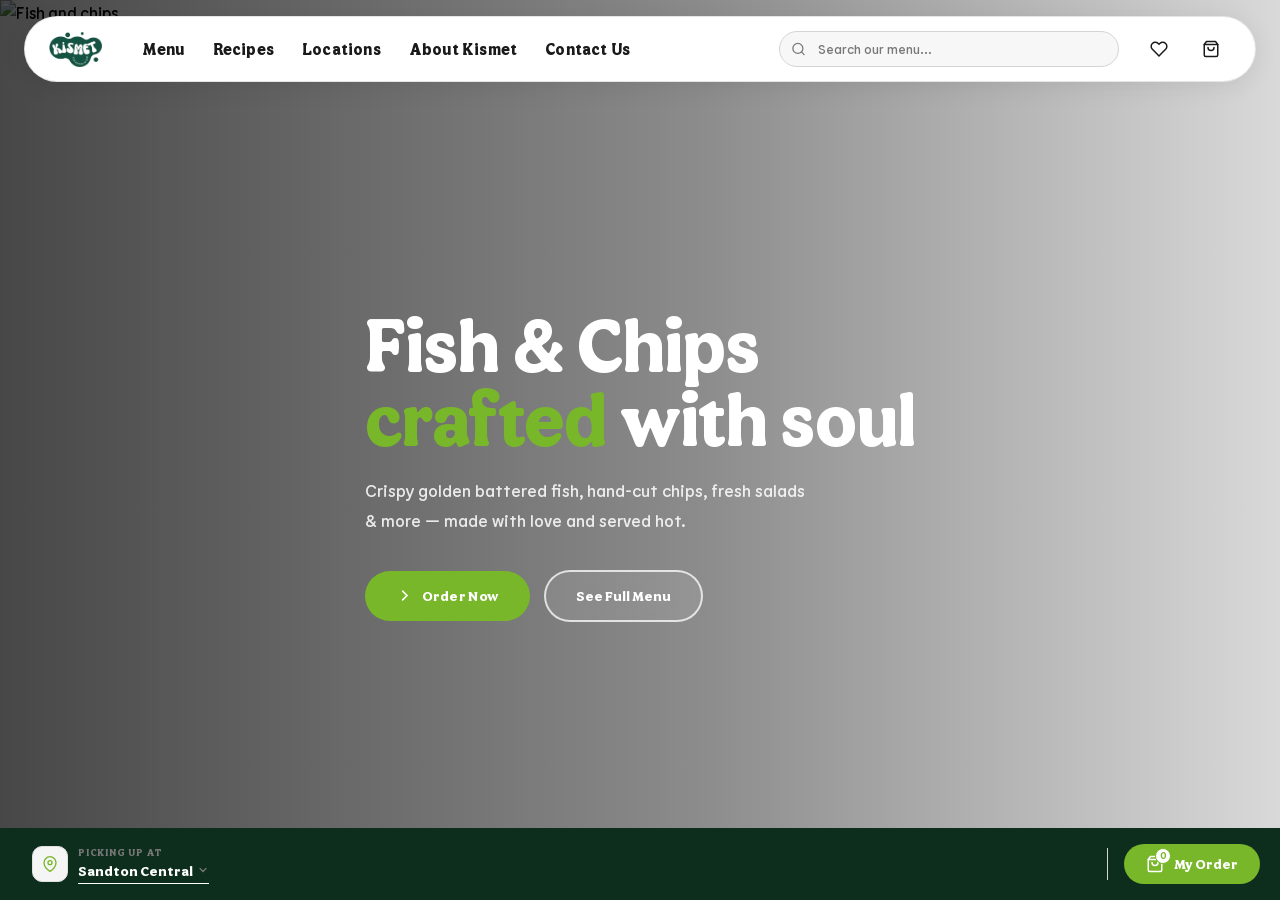
==== commit bd406ca1: "Updated" ====
--- a/index.html
+++ b/index.html
@@ -9,1628 +9,8 @@
 <link rel="preconnect" href="https://fonts.googleapis.com">
 <link rel="preconnect" href="https://fonts.gstatic.com" crossorigin>
 <link href="https://fonts.googleapis.com/css2?family=Sodo+Sans:wght@300;400;500;600;700;800&display=swap" rel="stylesheet">
-
-<style>
-  /* ═══════════════════════════════════════════
-   RESET & ROOT
-═══════════════════════════════════════════ */
- @font-face {
-    font-family: 'Flame';
-    src: url('fonts/FlameSans-Regular.woff') format('truetype');
-    font-weight: 400;
-    font-style: normal;
-}
-
-/* Circular Std - Medium (500) */
-@font-face {
-    font-family: 'Flame';
-    src: url('fonts/Flame-Regular.woff') format('truetype');
-    font-weight: 500;
-    font-style: normal;
-}
-
-/* Sodo Sans - Bold (700) */
-@font-face {
-    font-family: 'Flame';
-    src: url('fonts/Flame-Bold.woff') format('truetype');
-    font-weight: 700;
-    font-style: normal;
-}
-
-*,*::before,*::after{box-sizing:border-box;margin:0;padding:0;}
-:root{
-  /* ── Brand palette: lime-green / black / light-grey / white ── */
-  --cream:#ffffff;
-  --off-white:#ffffff;
-  --warm-white:#e0e0e0;
-  --choco-50:#f5f5f5;
-  --choco-100:#e0e0e0;
-  --choco-200:#b0cf6a;
-  --choco-300:#78b72a;
-  --choco-400:#5a8f1f;
-  --choco-500:#4a7519;
-  --choco-600:#3a5c12;
-  --choco-700:#2a430d;
-  --choco-800:#1a2a07;
-  --accent:#78b72a;
-  --accent-light:#9ace4e;
-  --accent-dark:#5a8f1f;
-  --text-dark:#000000;
-  --text-mid:#1a1a1a;
-  --text-light:#3a3a3a;
-  --text-muted:#777777;
-  --border:#d4d4d4;
-  --shadow:0 4px 30px rgba(0,0,0,0.07);
-  --shadow-lg:0 20px 60px rgba(0,0,0,0.13);
-  --radius:4px;
-  --radius-sm:4px;
-  --ease:cubic-bezier(0.25,0.46,0.45,0.94);
-  --ease-bounce:cubic-bezier(0.34,1.56,0.64,1);
-  --font:'Flame',sans-serif;
-  --bottom-bar-h:72px;
-}
-html{scroll-behavior:smooth;}
-body{
-  margin:0;padding:0;
-  font-family:var(--font);
-  background:var(--cream);
-  color:var(--text-dark);
-  line-height:1.6;
-  overflow:hidden;
-  width:100%;
-  height:100%;
-  -webkit-font-smoothing:antialiased;
-  -moz-osx-font-smoothing:grayscale;
-}
-html{height:100%;}
-/* Main scroll container - prevents body scroll lock issue */
-pkc-page{
-  display:block;
-  width:100%;
-  height:100%;
-  overflow-y:auto;
-  overflow-x:hidden;
-  -webkit-overflow-scrolling:touch;
-}
-pkc-page.modal-open{overflow:hidden;}
-/* Custom element base display */
-pkc-header,pkc-footer,pkc-section,pkc-aside,pkc-main{display:block;}
-pkc-nav{display:flex;}
-a{text-decoration:none;color:inherit;}
-button{cursor:pointer;border:none;background:none;font-family:var(--font);}
-ul{list-style:none;}
-img{max-width:100%;display:block;object-fit:cover;}
-input,select,textarea{font-family:var(--font);}
-
-/* ═══════════════════════════════════════════
-   SCROLLBAR
-═══════════════════════════════════════════ */
-::-webkit-scrollbar{width:5px;}
-::-webkit-scrollbar-track{background:transparent;}
-::-webkit-scrollbar-thumb{background:var(--choco-200);border-radius:10px;}
-::-webkit-scrollbar-thumb:hover{background:var(--accent-light);}
-
-/* ═══════════════════════════════════════════
-   UTILITY
-═══════════════════════════════════════════ */
-.container{max-width:1400px;margin:0 auto;padding:0 40px;}
-.btn-primary{
-  display:inline-flex;align-items:center;gap:10px;
-  padding:14px 32px;background:var(--accent);color:#fff;
-  border-radius:50px;font-size:14px;font-weight:500;letter-spacing:0.3px;
-  transition:all 0.3s var(--ease);border:none;
-}
-.btn-primary:hover{background:var(--accent-dark);transform:translateY(-2px);box-shadow:0 8px 24px rgba(120,183,42,0.35);}
-.btn-secondary{
-  display:inline-flex;align-items:center;gap:10px;
-  padding:13px 30px;border:2px solid rgba(255,255,255,0.75);color:#fff;
-  border-radius:50px;font-size:14px;font-weight:500;
-  transition:all 0.3s var(--ease);
-  background:rgba(255,255,255,0.08);backdrop-filter:blur(6px);
-}
-.btn-secondary:hover{background:rgba(255,255,255,0.18);border-color:#fff;transform:translateY(-2px);}
-.section-label{
-  display:inline-flex;align-items:center;gap:8px;
-  font-size:11px;font-weight:500;letter-spacing:2.5px;text-transform:uppercase;
-  color:var(--accent-light);margin-bottom:14px;
-}
-.section-label::before{content:'';width:20px;height:2px;background:var(--accent-light);border-radius:2px;}
-.section-title{font-size:clamp(30px,3.5vw,50px);font-weight:500;line-height:1.08;color:var(--text-dark);letter-spacing:-1px;}
-.section-sub{font-size:15px;color:var(--text-light);margin-top:12px;line-height:1.75;max-width:460px;}
-
-/* ═══════════════════════════════════════════
-   REVEAL ANIMATIONS
-═══════════════════════════════════════════ */
-.reveal{opacity:0;transform:translateY(36px);transition:opacity 0.7s var(--ease),transform 0.7s var(--ease);}
-.reveal.visible{opacity:1;transform:translateY(0);}
-.reveal-left{opacity:0;transform:translateX(-36px);transition:opacity 0.7s var(--ease),transform 0.7s var(--ease);}
-.reveal-left.visible{opacity:1;transform:translateX(0);}
-.reveal-right{opacity:0;transform:translateX(36px);transition:opacity 0.7s var(--ease),transform 0.7s var(--ease);}
-.reveal-right.visible{opacity:1;transform:translateX(0);}
-.reveal-scale{opacity:0;transform:scale(0.93);transition:opacity 0.7s var(--ease),transform 0.7s var(--ease);}
-.reveal-scale.visible{opacity:1;transform:scale(1);}
-[data-delay="1"]{transition-delay:0.08s;}
-[data-delay="2"]{transition-delay:0.16s;}
-[data-delay="3"]{transition-delay:0.24s;}
-[data-delay="4"]{transition-delay:0.32s;}
-[data-delay="5"]{transition-delay:0.40s;}
-[data-delay="6"]{transition-delay:0.48s;}
-
-/* ═══════════════════════════════════════════
-   HEADER  [pkc- prefix throughout] — FLOATING BAR
-═══════════════════════════════════════════ */
-.pkc-header{
-  position:fixed;top:16px;left:50%;transform:translateX(-50%);
-  width:calc(100% - 48px);max-width:1360px;z-index:900;
-  padding:12px 24px;
-  display:flex;justify-content:space-between;align-items:center;
-  background:rgb(255, 255, 255);
- 
-  border:1px solid rgba(212,212,212,0.6);
-  border-radius:60px;
-  box-shadow:0 4px 24px rgba(0,0,0,0.08), 0 1px 0 rgba(255,255,255,0.9) inset;
-  transition:transform 0.4s var(--ease), padding 0.3s var(--ease), box-shadow 0.3s, top 0.3s var(--ease), width 0.3s var(--ease), background 0.3s;
-  box-sizing:border-box;
-}
-.pkc-header.scrolled{
-  padding:10px 20px;
-  background:rgba(255,255,255,0.98);
-  box-shadow:0 8px 32px rgba(0,0,0,0.12), 0 1px 0 rgba(255,255,255,1) inset;
-}
-.pkc-header.hidden{
-  transform:translateX(-50%) translateY(calc(-100% - 32px));
-}
-
-/* HEADER SEARCH */
-.pkc-search-wrap{
-  position:relative;flex:1;max-width:340px;margin:0 20px;order:2;
-}
-.pkc-search-input{
-  width:100%;padding:9px 16px 9px 38px;
-  border:1.5px solid var(--border);border-radius:50px;
-  background:#f7f7f7;font-family:var(--font);font-size:13px;
-  color:var(--text-dark);outline:none;
-  transition:border-color 0.2s, box-shadow 0.2s, background 0.2s;
-}
-.pkc-search-input::placeholder{color:var(--text-muted);}
-.pkc-search-input:focus{border-color:var(--accent);background:#fff;box-shadow:0 0 0 3px rgba(120,183,42,0.12);}
-.pkc-search-icon{
-  position:absolute;left:12px;top:50%;transform:translateY(-50%);
-  color:var(--text-muted);pointer-events:none;
-}
-.pkc-search-results{
-  position:absolute;top:calc(100% + 10px);left:0;right:0;
-  background:#fff;border:1.5px solid var(--border);border-radius:16px;
-  box-shadow:0 12px 40px rgba(0,0,0,0.12);
-  z-index:999;
-  overflow:hidden;
-  display:none;
-}
-.pkc-search-results-inner{
-  max-height:360px;
-  overflow-y:auto;
-  border-radius:16px;
-  scrollbar-width:thin;
-  scrollbar-color:var(--choco-100) transparent;
-}
-.pkc-search-results-inner::-webkit-scrollbar{width:4px;}
-.pkc-search-results-inner::-webkit-scrollbar-track{background:transparent;margin:8px 0;}
-.pkc-search-results-inner::-webkit-scrollbar-thumb{background:var(--border);border-radius:10px;}
-.pkc-search-results.visible{display:block;}
-.pkc-search-result-item{
-  display:flex;align-items:center;gap:12px;
-  padding:10px 14px;cursor:pointer;
-  transition:background 0.15s;
-  border-bottom:1px solid var(--off-white);
-}
-.pkc-search-result-item:last-child{border-bottom:none;}
-.pkc-search-result-item:hover{background:var(--choco-50);}
-.pkc-search-result-img{
-  width:44px;height:44px;border-radius:10px;object-fit:cover;flex-shrink:0;
-  background:var(--choco-50);
-}
-.pkc-search-result-info{flex:1;min-width:0;}
-.pkc-search-result-name{font-size:13px;font-weight:700;color:var(--text-dark);white-space:nowrap;overflow:hidden;text-overflow:ellipsis;}
-.pkc-search-result-cat{font-size:11px;color:var(--text-muted);}
-.pkc-search-result-price{font-size:13px;font-weight:800;color:var(--accent);flex-shrink:0;}
-.pkc-search-no-results{padding:20px;text-align:center;color:var(--text-muted);font-size:13px;}
-@media(max-width:900px){
-  .pkc-search-wrap{display:none;}
-}
-.pkc-header-left{display:flex;align-items:center;gap:40px;min-width:0;flex:1;order:1;}
-.pkc-logo-wrap{display:flex;align-items:center;gap:11px;flex-shrink:0;}
-.pkc-logo-icon{
-  width:auto;height:38px;border-radius:10px;
-  background:transparent;display:flex;align-items:center;justify-content:center;flex-shrink:0;
-}
-.pkc-logo-text{font-size:19px;font-weight:500;letter-spacing:-0.4px;color:var(--text-dark);}
-.pkc-logo-text span{color:var(--accent);}
-.pkc-nav-links{display:flex;align-items:center;gap:28px;}
-.pkc-nav-links a{font-size:16px;font-weight:500;color:var(--text-mid);transition:color 0.2s;letter-spacing:0.2px;white-space:nowrap;}
-.pkc-nav-links a:hover{color:var(--accent);}
-.pkc-header-right{display:flex;align-items:center;gap:12px;flex-shrink:0;order:3;}
-.pkc-icon-btn{
-  width:40px;height:40px;border-radius:50%;display:flex;align-items:center;justify-content:center;
-  background:transparent;color:var(--text-mid);transition:all 0.2s;position:relative;flex-shrink:0;
-}
-.pkc-icon-btn:hover{background:var(--choco-50);color:var(--accent);}
-.pkc-icon-btn.fav-active svg{fill:var(--accent);stroke:var(--accent);}
-.pkc-menu-toggle{display:none;}
-.pkc-header-badge{
-  position:absolute;top:-4px;right:-4px;
-  background:var(--accent);color:#fff;
-  font-size:9px;font-weight:800;
-  width:16px;height:16px;border-radius:50%;
-  display:flex;align-items:center;justify-content:center;
-  line-height:1;
-}
-
-/* ═══════════════════════════════════════════
-   HERO — full-bleed background image
-═══════════════════════════════════════════ */
-.hero{
-  min-height:92vh;position:relative;
-  display:flex;align-items:center;
-  overflow:hidden;
-  padding-top:90px;
-}
-.hero-bg{
-  position:absolute;inset:0;
-  width:100%;height:100%;
-}
-.hero-bg img{width:100%;height:100%;object-fit:cover;object-position:center;display:block;}
-.hero-bg::after{
-  content:'';position:absolute;inset:0;
-  background:linear-gradient(to right, rgba(0,0,0,0.72) 0%, rgba(0,0,0,0.45) 55%, rgba(0,0,0,0.15) 100%);
-}
-.hero-content{
-  position:relative;z-index:2;
-  padding:130px 0 120px;
-  width:100%;
-  display:flex;
-  align-items:center;
-}
-.hero-text-col{
-  max-width:560px;
-}
-.hero-img-col{
-  display:none;
-}
-.hero h1{
-  font-size:clamp(44px,5.5vw,64px);
-  font-weight:600;line-height:1.0;
-  color:#ffffff;
-  margin-bottom:22px;
-}
-.hero h1 em{
-  color:var(--accent);font-style:normal;
-  position:relative;display:inline-block;
-}
-.hero-sub{
-  font-size:17px;color:rgba(255,255,255,0.85);
-  line-height:1.75;margin-bottom:34px;max-width:440px;font-weight:400;
-}
-.hero-actions{display:flex;align-items:center;gap:14px;flex-wrap:wrap;}
-.hero-scroll{
-  position:absolute;bottom:36px;left:50%;transform:translateX(-50%);
-  display:flex;flex-direction:column;align-items:center;gap:6px;
-  color:rgba(255,255,255,0.55);font-size:11px;letter-spacing:1.5px;text-transform:uppercase;font-weight:600;
-}
-
-/* ═══════════════════════════════════════════
-   MENU SECTION — HORIZONTAL ROW LAYOUT (no sidebar)
-═══════════════════════════════════════════ */
-.menu-section{padding:96px 0;background:var(--off-white);}
-.menu-header-top{margin-bottom:52px;}
-.menu-layout{display:block;}
-/* CATEGORY ROW */
-.category-group{margin-bottom:56px;}
-.category-group:last-child{margin-bottom:0;}
-.category-group-header{
-  display:flex;align-items:center;
-  margin-bottom:20px;
-}
-.cat-group-title-wrap{display:flex;align-items:center;gap:12px;}
-.cat-group-icon{
-  width:38px;height:38px;border-radius:10px;
-  background:var(--choco-50);border:1px solid var(--choco-100);
-  display:flex;align-items:center;justify-content:center;flex-shrink:0;
-}
-.cat-group-title{font-size:22px;font-weight:500;color:var(--text-dark);}
-/* HORIZONTAL SCROLL ROW - shows 4 cards */
-.products-row{
-  display:grid;
-  grid-template-columns:repeat(4,1fr);
-  gap:18px;
-}
-/* Hidden extra cards */
-.products-extra{
-  display:none;
-  grid-template-columns:repeat(4,1fr);
-  gap:18px;
-  margin-top:18px;
-}
-.products-extra.expanded{display:grid;}
-/* SEE ALL BUTTON — sits below cards, centred */
-.see-all-wrap{
-  display:flex;justify-content:center;
-  margin-top:22px;
-}
-.see-all-btn{
-  display:inline-flex;align-items:center;gap:7px;
-  padding:11px 28px;border-radius:50px;
-  font-size:15px;font-weight:500;color:var(--accent);
-  border:2px solid var(--accent);
-  background:transparent;
-  transition:all 0.2s var(--ease);cursor:pointer;
-}
-.see-all-btn:hover{background:var(--accent);color:#fff;}
-.see-all-btn.open .see-all-arrow{transform:rotate(180deg);}
-.see-all-arrow{transition:transform 0.3s var(--ease);display:flex;align-items:center;}
-.product-card{
-  border-radius:var(--radius);
-  overflow:hidden;
-  transition:transform 0.3s var(--ease),box-shadow 0.3s;
-  cursor:pointer;
-  position:relative;
-}
-
-.product-img-wrap{
-  position:relative;aspect-ratio:1/1;overflow:hidden;
-  background:var(--choco-50);
-}
-.product-img-wrap img{
-  width:100%;height:100%;object-fit:cover;
-  transition:transform 0.55s var(--ease);
-}
-.product-card:hover .product-img-wrap img{transform:scale(1.09);}
-.product-badge{
-  position:absolute;top:10px;left:10px;z-index:2;
-  font-size:10px;font-weight:700;letter-spacing:0.8px;text-transform:uppercase;
-  padding:4px 9px;border-radius:50px;
-}
-.product-badge.popular{background:var(--accent);color:#fff;}
-.product-badge.new{background:#22A35A;color:#fff;}
-.fav-btn{
-  position:absolute;top:10px;right:10px;z-index:3;
-  width:32px;height:32px;border-radius:50%;
-  background:rgba(255,255,255,0.92);backdrop-filter:blur(6px);
-  display:flex;align-items:center;justify-content:center;
-  transition:all 0.2s;
-}
-.fav-btn:hover{background:#fff;transform:scale(1.1);}
-.fav-btn.active svg{fill:var(--accent);stroke:var(--accent);}
-.quick-add{
-  position:absolute;bottom:10px;left:10px;right:10px;z-index:2;
-  background:rgba(255,255,255,0.96);backdrop-filter:blur(8px);
-  border-radius:50px;padding:10px 16px;
-  display:flex;justify-content:center;align-items:center;gap:6px;
-  font-size:14px;font-weight:500;color:var(--accent);
-  transform:translateY(60px);opacity:0;
-  transition:all 0.3s var(--ease);
- 
-}
-.product-card:hover .quick-add{transform:translateY(0);opacity:1;}
-.quick-add:hover{background:var(--accent);color:#fff;border-color:var(--accent);}
-.product-info{padding:14px 0;}
-.product-name{font-size:19px;font-weight:500;color:var(--text-dark);margin-bottom:3px;line-height:1.3;}
-.product-desc{font-size:15px;color:#00000094;margin-bottom:10px;line-height:1.5;}
-.product-footer{display:flex;justify-content:space-between;align-items:center;}
-.product-price{font-size:19px;font-weight:500;color:var(--accent);}
-.product-price span{font-size:11px;font-weight:400;color:var(--text-muted);}
-.product-rating{display:flex;align-items:center;gap:3px;font-size:11px;color:var(--text-muted);}
-.stars-svg{color:#F59E0B;}
-
-/* Mobile sticky filter tabs */
-.pkc-mobile-filter-bar{
-  display:none;
-  position:sticky;top:0;z-index:499;
-  background:var(--off-white);
-  border-bottom:1px solid var(--border);
-  padding:10px 16px;
-  overflow-x:auto;
-  gap:8px;
-  -webkit-overflow-scrolling:touch;
-  scrollbar-width:none;
-  margin-top:0;
-}
-.pkc-mobile-filter-bar::-webkit-scrollbar{display:none;}
-.pkc-mobile-filter-tab{
-  display:inline-flex;align-items:center;gap:6px;
-  padding:8px 14px;border-radius:50px;
-  font-size:12px;font-weight:600;color:var(--text-light);
-  border:1.5px solid var(--border);background:#fff;
-  white-space:nowrap;flex-shrink:0;transition:all 0.2s;cursor:pointer;
-}
-.pkc-mobile-filter-tab.active{background:var(--accent);border-color:var(--accent);color:#fff;}
-
-/* ═══════════════════════════════════════════
-   ORDER SHEET — SLIDES UP FROM BOTTOM
-═══════════════════════════════════════════ */
-.overlay{
-  position:fixed;inset:0;
-  background:rgba(7,26,16,0.5);
-  z-index:2000;opacity:0;visibility:hidden;
-  transition:opacity 0.4s var(--ease), visibility 0.4s;
-  /* No blur on overlay - header stays clear */
-}
-.overlay.open{opacity:1;visibility:visible;}
-
-/* The sheet itself */
-.order-sheet{
-  position:fixed;
-  /* Anchor to bottom, leave 64px gap at top so it never touches screen edge */
-  bottom:0;left:50%;
-  transform:translateX(-50%) translateY(100%);
-  width:100%;max-width:1350px;
-  height:calc(100vh - 20px);    /* fixed height — always leaves visible gap at top */
-  background:#fff;
-  border-radius:40px 40px 0 0;
-  box-shadow:0 -20px 80px rgba(0,0,0,0.18);
-  z-index:2001;
-  display:flex;flex-direction:column;
-  overflow:hidden;
-  transition:transform 0.48s cubic-bezier(0.32,0.72,0,1); 
-}
-.overlay.open .order-sheet{
-  transform:translateX(-50%) translateY(0);
-}
-
-/* Drag handle */
-.order-sheet-handle{
-  width:40px;height:4px;border-radius:2px;
-  background:var(--border);
-  margin:14px auto 14px;
-  flex-shrink:0;
-}
-
-/* Sheet inner layout — image wider, details narrower */
-.order-sheet-layout{
-  display:grid;
-  grid-template-columns:55% 1fr;
-  flex:1;
-  min-height:0;
-  overflow:hidden;
-}
-
-/* Left: sticky image column — top-left radius matches the sheet's 40px */
-.order-sheet-img-col{
-  position:relative;overflow:hidden;
-  background:var(--choco-50);
-  flex-shrink:0; padding-top: 20px;
-  border-radius:40px 0 0 0;
-}
-.order-sheet-img-col img{
-  width:100%;height:100%;object-fit:cover;
-  position:absolute;inset:0;
-}
-.order-sheet-img-col::after{
-  content:'';position:absolute;inset:0;
-  background:linear-gradient(to bottom,rgba(0,0,0,0.18),transparent 50%,rgba(0,0,0,0.25));
-}
-
-/* Badge on image */
-.order-sheet-badge{
-  position:absolute;bottom:20px;left:20px;z-index:3;
-  background:var(--accent);color:#fff;
-  font-size:11px;font-weight:500;letter-spacing:0.6px;text-transform:uppercase;
-  padding:6px 14px;border-radius:50px;
-}
-
-/* Right column: flex column so scroll + sticky footer work */
-.order-sheet-right{
-  display:flex;flex-direction:column;
-  min-height:0;overflow:hidden;
-  border-radius:0 40px 0 0;
-  background:#fff;
-}
-
-/* Scrollable content area */
-.order-sheet-scroll{
-  flex:1;
-  overflow-y:auto;
-  min-height:0;
-  scrollbar-width:thin;
-  scrollbar-color:var(--choco-100) transparent;
-}
-.order-sheet-scroll::-webkit-scrollbar{width:4px;}
-.order-sheet-scroll::-webkit-scrollbar-track{background:transparent;}
-.order-sheet-scroll::-webkit-scrollbar-thumb{background:var(--choco-100);border-radius:10px;}
-
-/* Sticky bottom bar — qty + add button always visible */
-.order-sheet-footer{
-  flex-shrink:0;
-  padding:13px 32px 12px;
-  background:#fff;
-  border-top:1px solid var(--border);
-  display:flex;align-items:center;gap:16px;
-}
-.order-sheet-footer .qty-row{
-  display:flex;align-items:center;gap:10px;
-  flex-shrink:0;
-}
-.order-sheet-footer .qty-btn{
-  width:38px;height:38px;border-radius:50%;
-  background:var(--off-white);color:var(--text-dark);
-  font-size:20px;font-weight:500;
-  display:flex;align-items:center;justify-content:center;
-  transition:all 0.2s;border:2px solid var(--border);
-  cursor:pointer;
-}
-.order-sheet-footer .qty-btn:hover{background:var(--accent);color:#fff;border-color:var(--accent);}
-.order-sheet-footer .qty-val{font-size:18px;font-weight:500;color:var(--text-dark);min-width:28px;text-align:center;}
-.order-sheet-footer .add-btn{
-  flex:1;margin-top:0;
-  padding:14px 20px;
-}
-
-/* Close button — top right of sheet */
-.order-sheet-close{
-  position:absolute;top:18px;right:20px;z-index:10;
-  width:38px;height:38px;border-radius:50%;
-  background:var(--off-white);border:1.5px solid var(--border);
-  display:flex;align-items:center;justify-content:center;
-  color:var(--text-dark);transition:all 0.2s;cursor:pointer;
-}
-.order-sheet-close:hover{background:var(--accent);color:#fff;border-color:var(--accent);}
-
-.order-modal-body{padding:28px 32px 20px;}
-.order-product-name{font-size:24px;font-weight:500;color:var(--text-dark);margin-bottom:4px;letter-spacing:-0.5px;}
-.order-product-sub{font-size:14px;color:var(--text-light);margin-bottom:24px;line-height:1.55;}
-.order-section{margin-bottom:22px;}
-.order-section-title{
-  font-size:12px;font-weight:500;text-transform:uppercase;letter-spacing:1.2px;
-  color:var(--text-mid);margin-bottom:11px;
-  display:flex;justify-content:space-between;align-items:center;
-}
-.order-section-badge{
-  font-size:10px;font-weight:500;text-transform:none;letter-spacing:0;
-  background:var(--choco-50);color:var(--text-muted);
-  padding:2px 8px;border-radius:20px;
-}
-
-/* Coffee type */
-.coffee-type-grid{display:grid;grid-template-columns:1fr 1fr;gap:10px;}
-.coffee-type-option{
-  border:2px solid var(--border);border-radius:var(--radius-sm);
-  padding:13px 15px;cursor:pointer;transition:all 0.2s;background:#f7f7f7;
-}
-.coffee-type-option.selected{border-color:var(--accent);background:#f0f7e6;}
-.coffee-type-option:hover:not(.selected){border-color:var(--accent-light);}
-.ct-icon{margin-bottom:6px;}
-.ct-label{font-size:14px;font-weight:500;color:var(--text-dark);}
-.ct-sub{font-size:11px;color:var(--text-muted);margin-top:1px;}
-/* Sugar */
-.sugar-row{display:flex;align-items:center;gap:10px;}
-.sugar-btn{
-  width:34px;height:34px;border-radius:50%;
-  background:#f0f0f0;color:var(--text-dark);font-size:18px;font-weight:500;
-  display:flex;align-items:center;justify-content:center;
-  transition:all 0.2s;flex-shrink:0;border:px solid var(--border);cursor:pointer;
-}
-.sugar-btn:hover{background:var(--accent);color:#fff;border-color:var(--accent);}
-.sugar-track{flex:1;height:5px;background:var(--border);border-radius:3px;position:relative;}
-.sugar-fill{height:100%;background:var(--accent);border-radius:3px;transition:width 0.25s var(--ease);}
-.sugar-label{font-size:13px;font-weight:500;color:var(--accent);min-width:72px;text-align:right;}
-/* Extras */
-.extras-grid{display:grid;grid-template-columns:1fr 1fr;gap:8px;}
-.extra-option{
-  display:flex;align-items:center;gap:9px;
-  border:1.5px solid var(--border);border-radius:var(--radius-sm);
-  padding:10px 12px;cursor:pointer;transition:all 0.2s;background:#f7f7f7;
-}
-.extra-option.checked{border-color:var(--accent);background:#f0f7e6;}
-.extra-check{
-  width:19px;height:19px;border-radius:5px;border:1.5px solid var(--border);flex-shrink:0;
-  display:flex;align-items:center;justify-content:center;transition:all 0.2s;
-}
-.extra-option.checked .extra-check{background:var(--accent);border-color:var(--accent);}
-.extra-name{font-size:12px;font-weight:500;color:var(--text-dark);}
-.extra-price{font-size:11px;color:var(--text-muted);}
-/* Size */
-.size-options{display:flex;gap:8px;}
-.size-btn{
-  flex:1;padding:11px 6px;border:1.5px solid var(--border);border-radius:var(--radius-sm);
-  font-size:13px;font-weight:500;color:var(--text-mid);
-  transition:all 0.2s;text-align:center;cursor:pointer;background:#f7f7f7;
-}
-.size-btn small{display:block;font-size:10px;font-weight:400;color:var(--text-muted);margin-top:2px;}
-.size-btn.selected,.size-btn:hover{border-color:var(--accent);background:#f0f7e6;color:var(--accent);}
-/* Notes */
-.notes-input{
-  width:100%;padding:11px 14px;border:1.5px solid var(--border);border-radius:var(--radius-sm);
-  font-size:13px;color:var(--text-dark);background:#f7f7f7;
-  outline:none;resize:none;transition:border-color 0.2s;font-family:var(--font);
-}
-.notes-input:focus{border-color:var(--accent);background:#fff;}
-/* Add button */
-.add-btn{
-  flex:1;padding:15px 20px;border-radius:50px;
-  background:var(--accent);color:#fff;
-  font-size:15px;font-weight:700;letter-spacing:0.2px;
-  transition:all 0.3s var(--ease);
-  display:flex;justify-content:center;align-items:center;gap:12px;
-  cursor:pointer;
-}
-.add-btn:hover{background:var(--accent-dark);}
-.add-btn-sep{width:1px;height:18px;background:rgba(255,255,255,0.35);}
-
-/* Mobile: stack vertically */
-@media(max-width:720px){
-  .order-sheet{max-width:100%;border-radius:28px 28px 0 0;height:calc(100vh - 40px);}
-  .order-sheet-layout{grid-template-columns:1fr;grid-template-rows:260px 1fr;}
-  /* On mobile the image is top — only top corners get the sheet's radius */
-  .order-sheet-img-col{height:260px;border-radius:28px 28px 0 0;}
-  .order-sheet-img-col img{position:absolute;}
-  /* Right column loses its desktop top-right radius on mobile */
-  .order-sheet-right{border-radius:0;min-height:0;}
-  .order-modal-body{padding:18px 20px 16px;}
-  .order-sheet-footer{padding:12px 20px 20px;gap:12px;}
-}
-
-/* ═══════════════════════════════════════════
-   MOBILE SEARCH — icon tap → full header expand
-═══════════════════════════════════════════ */
-.pkc-mobile-search-btn{
-  display:none;
-  width:40px;height:40px;border-radius:50%;
-  align-items:center;justify-content:center;
-  background:transparent;color:var(--text-mid);
-  transition:all 0.2s;flex-shrink:0;
-}
-.pkc-mobile-search-btn:hover{background:var(--choco-50);color:var(--accent);}
-@media(max-width:900px){
-  .pkc-mobile-search-btn{display:flex;}
-}
-
-/* The bar that slides down — NO overflow:hidden so results can spill */
-.pkc-mobile-search-overlay{
-  position:fixed;
-  top:0;left:0;right:0;
-  z-index:1600;
-  background:#fff;
-  padding:0 16px;
-  display:flex;align-items:center;gap:12px;
-  height:0;
-  opacity:0;
-  pointer-events:none;
-  transition:height 0.3s cubic-bezier(0.32,0.72,0,1), opacity 0.22s ease;
- 
-}
-.pkc-mobile-search-overlay.open{
-  height:66px;
-  opacity:1;
-  pointer-events:all;
-}
-.pkc-mobile-search-overlay .back-btn{
-  width:38px;height:38px;border-radius:50%;flex-shrink:0;
-  display:flex;align-items:center;justify-content:center;
-  background:var(--off-white);color:var(--text-dark);
-  border:none;cursor:pointer;
-  transition:background 0.2s;
-}
-.pkc-mobile-search-overlay .back-btn:hover{background:var(--border);}
-.pkc-mobile-search-overlay .search-inner{
-  position:relative;flex:1;
-}
-.pkc-mobile-search-overlay .search-inner svg.search-ico{
-  position:absolute;left:12px;top:50%;transform:translateY(-50%);
-  color:var(--text-muted);pointer-events:none;z-index:1;
-}
-.pkc-mobile-search-overlay input{
-  width:100%;padding:11px 16px 11px 38px;
-  border:1.5px solid var(--border);border-radius:50px;
-  background:#f7f7f7;font-family:var(--font);font-size:15px;
-  color:var(--text-dark);outline:none;
-  transition:border-color 0.2s, box-shadow 0.2s;
-}
-.pkc-mobile-search-overlay input:focus{
-  border-color:var(--accent);background:#fff;
-  box-shadow:0 0 0 3px rgba(120,183,42,0.12);
-}
-
-/* Full-screen results panel — separate from the bar so no clipping */
-.pkc-mobile-search-panel{
-  position:fixed;
-  top:66px;left:0;right:0;bottom:0;
-  z-index:1599;
-  background:#fff;
-  overflow-y:auto;
-  opacity:0;pointer-events:none;
-  transition:opacity 0.2s ease;
-}
-.pkc-mobile-search-panel.open{
-  opacity:1;pointer-events:all;
-}
-.pkc-mobile-search-panel-inner{
-  padding:8px 0 40px;
-}
-/* Reuse same result item styling */
-.pkc-mobile-search-panel .pkc-search-result-item{
-  display:flex;align-items:center;gap:14px;
-  padding:14px 20px;cursor:pointer;
-  border-bottom:1px solid var(--off-white);
-  transition:background 0.15s;
-}
-.pkc-mobile-search-panel .pkc-search-result-item:active{background:var(--choco-50);}
-.pkc-mobile-search-panel .pkc-search-result-img{
-  width:52px;height:52px;border-radius:12px;object-fit:cover;flex-shrink:0;
-}
-.pkc-mobile-search-panel .pkc-search-result-info{flex:1;min-width:0;}
-.pkc-mobile-search-panel .pkc-search-result-name{font-size:14px;font-weight:700;color:var(--text-dark);}
-.pkc-mobile-search-panel .pkc-search-result-cat{font-size:12px;color:var(--text-muted);margin-top:2px;}
-.pkc-mobile-search-panel .pkc-search-result-price{font-size:14px;font-weight:800;color:var(--accent);flex-shrink:0;}
-.pkc-mobile-search-panel .search-empty{
-  padding:48px 20px;text-align:center;color:var(--text-muted);
-}
-.pkc-mobile-search-panel .search-empty svg{margin:0 auto 14px;display:block;opacity:0.3;}
-.pkc-mobile-search-panel .search-empty p{font-size:15px;font-weight:600;color:var(--text-mid);}
-.pkc-mobile-search-panel .search-empty span{font-size:13px;}
-/* Dim backdrop behind panel but above page */
-.pkc-mobile-search-dim{
-  position:fixed;inset:0;z-index:1598;
-  background:rgba(0,0,0,0.35);
-  opacity:0;pointer-events:none;
-  transition:opacity 0.25s ease;
-}
-.pkc-mobile-search-dim.open{opacity:1;pointer-events:all;}
-.video-section{padding:96px 0;background:var(--cream);}
-.video-layout{display:grid;grid-template-columns:1fr 1fr;gap:80px;align-items:center;}
-.video-frame{
-  position:relative;border-radius:4px;overflow:hidden;
-  aspect-ratio:4/3;background:var(--choco-700);
-  box-shadow:var(--shadow-lg);cursor:pointer;
-}
-.video-thumb{width:100%;height:100%;object-fit:cover;display:block;}
-.video-play-overlay{
-  position:absolute;inset:0;z-index:2;
-  display:flex;align-items:center;justify-content:center;
-  background:rgba(26,12,2,0.22);
-  transition:background 0.3s;
-}
-.video-frame:hover .video-play-overlay{background:rgba(26,12,2,0.38);}
-.play-circle{
-  width:78px;height:78px;border-radius:50%;
-  background:rgba(255,255,255,0.93);backdrop-filter:blur(8px);
-  display:flex;align-items:center;justify-content:center;
-  transition:transform 0.3s var(--ease-bounce),box-shadow 0.3s;
-  box-shadow:0 8px 32px rgba(0,0,0,0.25);
-}
-.video-frame:hover .play-circle{transform:scale(1.1);box-shadow:0 14px 40px rgba(0,0,0,0.3);}
-.video-overlay-tag{
-  position:absolute;bottom:20px;left:20px;z-index:3;
-  background:rgba(255,255,255,0.95);backdrop-filter:blur(8px);
-  border-radius:50px;padding:9px 18px;
-  display:flex;align-items:center;gap:10px;
-  box-shadow:0 4px 16px rgba(0,0,0,0.1);
-}
-.live-dot{width:8px;height:8px;border-radius:50%;background:#22A35A;animation:livePulse 2s ease-in-out infinite;}
-@keyframes livePulse{0%,100%{opacity:1;transform:scale(1);}50%{opacity:0.5;transform:scale(1.4);}}
-.overlay-tag-text{font-size:12px;font-weight:700;color:var(--text-dark);}
-.video-text .section-title{margin-bottom:14px;}
-.video-features{margin-top:30px;display:flex;flex-direction:column;gap:18px;}
-.vfeature{display:flex;align-items:flex-start;gap:14px;}
-.vfeature-icon{
-  width:44px;height:44px;border-radius:11px;flex-shrink:0;
-  background:var(--choco-50);border:1px solid var(--choco-100);
-  display:flex;align-items:center;justify-content:center;
-}
-.vfeature-text h4{font-size:14px;font-weight:700;color:var(--text-dark);margin-bottom:2px;}
-.vfeature-text p{font-size:13px;color:var(--text-light);line-height:1.6;}
-
-/* VIDEO PLAYER MODAL */
-.video-modal-overlay{
-  position:fixed;inset:0;z-index:5000;
-  background:rgba(0,0,0,0.92);
-  opacity:0;visibility:hidden;
-  transition:all 0.35s var(--ease);
-  display:flex;align-items:center;justify-content:center;
-  padding:24px;
-}
-.video-modal-overlay.open{opacity:1;visibility:visible;}
-.video-modal-inner{
-  position:relative;width:100%;max-width:900px;
-  transform:scale(0.94);transition:transform 0.4s var(--ease);
-}
-.video-modal-overlay.open .video-modal-inner{transform:scale(1);}
-.video-modal-close{
-  position:absolute;top:-48px;right:0;
-  display:flex;align-items:center;gap:8px;
-  color:rgba(255,255,255,0.7);font-size:14px;font-weight:600;
-  transition:color 0.2s;cursor:pointer;background:none;border:none;font-family:var(--font);
-}
-.video-modal-close:hover{color:#fff;}
-.video-embed-wrap{
-  width:100%;aspect-ratio:16/9;
-  border-radius:4px;overflow:hidden;background:#000;
-  display:flex;align-items:center;justify-content:center;
-}
-.video-embed-wrap video{width:100%;height:100%;object-fit:cover;}
-.video-placeholder-inner{
-  text-align:center;color:rgba(255,255,255,0.5);
-}
-.video-placeholder-inner svg{margin:0 auto 16px;}
-.video-placeholder-inner p{font-size:15px;font-weight:600;}
-.video-placeholder-inner span{font-size:13px;display:block;margin-top:4px;opacity:0.6;}
-
-/* ═══════════════════════════════════════════
-   BRANCHES
-═══════════════════════════════════════════ */
-/* ═══════════════════════════════════════════
-   BRANCHES — immersive strip layout
-═══════════════════════════════════════════ */
-.branches-section{
-  padding:0;background:var(--cream);overflow:hidden;
-}
-.branches-header{
-  padding:80px 0 52px;text-align:center;
-}
-.branches-strip{
-  position:relative;
-  display:flex;align-items:stretch;
-  border-top:1px solid var(--border);
-  min-height:340px;
-  transition:background 0.4s var(--ease);
-  overflow:hidden;
-}
-.branches-strip:last-child{border-bottom:1px solid var(--border);}
-.branches-strip::before{
-  content:'';
-  position:absolute;inset:0;
-  background:var(--choco-700);
-  opacity:0;
-  transition:opacity 0.4s var(--ease);
-  pointer-events:none;
-}
-
-.branch-strip-num{
-  flex-shrink:0;
-  width:330px;
-  display:flex;align-items:center;justify-content:center;
-  font-size:80px;font-weight:800;
-  color:var(--border);
-  letter-spacing:-4px;
-  position:relative;z-index:1;
-  transition:color 0.4s var(--ease);
-  border-right:1px solid var(--border);
-}
-
-.branch-strip-body{
-  flex:1;padding:40px 102px;
-  display:flex;flex-direction:column;justify-content:center;
-  position:relative;z-index:1;
-  border-right:1px solid var(--border);
-}
-.branch-strip-eyebrow{
-  font-size:10px;font-weight:700;letter-spacing:2.5px;
-  text-transform:uppercase;color:var(--accent);
-  margin-bottom:10px;
-  transition:color 0.4s var(--ease);
-}
-
-.branch-strip-name{
-  font-size:clamp(26px,3vw,40px);font-weight:800;
-  color:var(--text-dark);letter-spacing:-1px;
-  line-height:1.05;margin-bottom:14px;
-  transition:color 0.4s var(--ease);
-}
-
-.branch-strip-address{
-  font-size:14px;color:var(--text-light);line-height:1.7;
-  margin-bottom:22px;max-width:300px;
-  transition:color 0.4s var(--ease);
-}
-
-.branch-strip-actions{display:flex;gap:10px;flex-wrap:wrap;}
-.branch-strip-btn{
-  padding:10px 22px;border-radius:50px;
-  font-size:13px;font-weight:700;
-  border:1px solid var(--accent-dark);color:var(--text-mid);
-  background:transparent;
-  transition:all 0.25s var(--ease);cursor:pointer;
-  font-family:var(--font);
-}
-.branch-strip-btn:hover{background:#fff;border-color:#fff;color:var(--text-dark);}
-.branch-strip-btn.primary{
-  background:var(--accent);border-color:var(--accent);color:#fff;
-}
-.branch-strip-btn.primary:hover{background:var(--accent-light);border-color:var(--accent-light);}
-.branch-strip-btn{border-color:rgb(0, 0, 0);color:rgb(0, 0, 0);}
-.branch-strip-btn:hover{background:rgba(0, 0, 0, 0.027);border-color:rgb(0, 0, 0);color:#000000;}
-.branch-strip-btn.primary{background:var(--accent);border-color:var(--accent);color:#fff;}
-.branch-strip-meta{
-  flex-shrink:0;width:580px;
-  padding:40px 40px;
-  display:flex;flex-direction:column;justify-content:center;gap:20px;
-  position:relative;z-index:1;
-}
-.branch-meta-item{
-  display:flex;flex-direction:column;gap:4px;
-}
-.branch-meta-label{
-  font-size:10px;font-weight:700;letter-spacing:2px;text-transform:uppercase;
-  color:var(--text-muted);
-  transition:color 0.4s var(--ease);
-}
-
-.branch-meta-value{
-  font-size:13px;font-weight:600;color:var(--text-dark);line-height:1.55;
-  transition:color 0.4s var(--ease);
-}
-
-@media(max-width:900px){
-  .branch-strip-num{width:70px;font-size:52px;}
-  .branch-strip-body{padding:32px 28px;}
-  .branch-strip-meta{width:200px;padding:32px 20px;}
-}
-@media(max-width:640px){
-  .branches-strip{flex-direction:column;min-height:unset;}
-  .branch-strip-num{
-    width:100%;height:60px;
-    border-right:none;border-bottom:1px solid var(--border);
-    font-size:36px;justify-content:flex-start;padding:0 20px;
-  }
-  .branch-strip-body{padding:24px 20px;border-right:none;}
-  .branch-strip-meta{width:100%;padding:20px 20px 28px;}
-}
-
-/* ═══════════════════════════════════════════
-   APP DOWNLOAD SECTION (desktop only)
-═══════════════════════════════════════════ */
-.app-section{
-  padding:96px 0;background:var(--choco-700);
-  overflow:hidden;position:relative;
-}
-.app-section::before{
-  content:'';position:absolute;top:-120px;right:-120px;
-  width:500px;height:500px;border-radius:50%;
-  background:rgba(0, 0, 0, 0.25);
-  pointer-events:none;
-}
-.app-section::after{
-  content:'';position:absolute;bottom:-80px;left:200px;
-  width:300px;height:300px;border-radius:50%;
-  background:rgba(181,118,61,0.1);
-  pointer-events:none;
-}
-.app-layout{
-  display:grid;grid-template-columns:1fr 480px;
-  gap:60px;align-items:center;position:relative;z-index:1;
-}
-.app-text .section-label{color:var(--choco-200);}
-.app-text .section-label::before{background:var(--choco-200);}
-.app-text .section-title{color:#fff;}
-.app-text .section-sub{color:rgba(255,255,255,0.6);max-width:400px;}
-.app-badges{display:flex;gap:12px;margin-top:28px;flex-wrap:wrap;}
-.app-badge{
-  display:flex;align-items:center;gap:10px;
-  background:rgba(255,255,255,0.08);border:1px solid rgba(255,255,255,0.14);
-  padding:11px 20px;border-radius:12px;color:#fff;
-  transition:all 0.2s;cursor:pointer;
-  backdrop-filter:blur(8px);
-}
-.app-badge:hover{background:rgba(255,255,255,0.14);border-color:rgba(255,255,255,0.25);}
-.app-badge-text{text-align:left;}
-.app-badge-text small{font-size:10px;opacity:0.6;display:block;letter-spacing:0.5px;text-transform:uppercase;}
-.app-badge-text strong{font-size:15px;font-weight:700;}
-.app-features{margin-top:28px;display:flex;flex-direction:column;gap:14px;}
-.app-feature{display:flex;align-items:center;gap:10px;color:rgba(255,255,255,0.75);font-size:14px;}
-.app-feature-check{
-  width:22px;height:22px;border-radius:50%;
-  background:rgba(107,52,16,0.6);border:1px solid var(--choco-300);
-  display:flex;align-items:center;justify-content:center;flex-shrink:0;
-}
-/* PHONE MOCKUP */
-.phone-mockup-wrap{
-  display:flex;justify-content:center;align-items:flex-end;
-  padding-top:20px;
-}
-.phone-mockup{
-  position:relative;width:300px;flex-shrink:0;
-  filter:drop-shadow(0 40px 80px rgba(0,0,0,0.65));
-}
-.phone-svg-outer{
-  width:100%;display:block;
-}
-.phone-screen-content{
-  position:absolute;
-  top:3.8%;left:6.2%;
-  width:87.6%;height:92%;
-  border-radius:40px;
-  overflow:hidden;
-  background:#0a0a0a;
-}
-.phone-screen-img{
-  width:100%;height:100%;
-  object-fit:cover;
-  object-position:center;
-  display:block;
-}
-@media(max-width:1000px){.app-section{display:none;}}
-
-
-
-/* ═══════════════════════════════════════════
-   FOOTER
-═══════════════════════════════════════════ */
-pkc-footer{background:var(--text-dark);color:rgba(255,255,255,0.55);padding:60px 0 36px;display:block;}
-
-/* ROW 1 — 5 link columns */
-.pkc-footer-cols{
-  display:grid;
-  grid-template-columns:repeat(5,1fr);
-  gap:32px;
-  padding-bottom:40px;
-  border-bottom:1px solid rgba(255,255,255,0.07);
-  margin-bottom:36px;
-}
-.pkc-footer-col{}
-.pkc-footer-col-head{
-  display:flex;justify-content:space-between;align-items:center;
-  margin-bottom:18px;
-}
-.pkc-footer-col-head h4{
-  font-size:10px;font-weight:500; font-size: 17px;
-  color:rgba(255,255,255,0.35);
-  margin:0;
-}
-.pkc-footer-col-chevron{
-  display:none;
-  color:rgba(255,255,255,0.35);
-  transition:transform 0.3s var(--ease);
-  flex-shrink:0;
-}
-.pkc-footer-col.open .pkc-footer-col-chevron{transform:rotate(180deg);}
-.pkc-footer-col-body{display:flex;flex-direction:column;gap:10px;}
-.pkc-footer-col-body a{font-size:17px; margin-bottom: 15px; color:rgb(255, 255, 255);transition:color 0.2s;display:block;}
-.pkc-footer-col-body a:hover{color:#fff;}
-
-/* ROW 2 — Social icons */
-.pkc-footer-social-row{
-  display:flex;flex-direction:row;align-items:center;gap:8px;
-  margin-bottom:20px;
-}
-.pkc-social-link{
-  width:36px;height:36px;border-radius:50%;
-  background:rgba(255,255,255,0.07);
-  display:flex;align-items:center;justify-content:center;
-  transition:all 0.2s;flex-shrink:0;
-}
-.pkc-social-link:hover{background:var(--accent);}
-
-/* ROW 3 — Legal links */
-.pkc-footer-legal-row{
-  display:flex;flex-direction:column;align-items:flex-start;gap:8px;
-  margin-bottom:24px;
-}
-.pkc-footer-legal-row a{font-size:17px; margin-bottom:10px; color:rgba(255, 255, 255, 0.822);transition:color 0.2s;}
-.pkc-footer-legal-row a:hover{color:#fff;}
-
-/* ROW 4 — Copyright */
-.pkc-footer-copyright{
-  font-size:12px;color:rgba(255,255,255,0.3);
-}
-
-/* ═══════════════════════════════════════════
-   FOOTER MOBILE ACCORDION
-═══════════════════════════════════════════ */
-@media(max-width:768px){
-  .pkc-footer-cols{
-    grid-template-columns:1fr;
-    gap:0;
-    padding-bottom:28px;
-    margin-bottom:28px;
-  }
-  .pkc-footer-col{
-    border-bottom:1px solid rgba(255,255,255,0.07);
-  }
-  .pkc-footer-col:first-child{
-    border-top:1px solid rgba(255,255,255,0.07);
-  }
-  .pkc-footer-col-head{
-    padding:14px 0;
-    margin-bottom:0;
-    cursor:pointer;
-    user-select:none;
-  }
-  .pkc-footer-col-chevron{display:block;}
-  .pkc-footer-col-body{
-    overflow:hidden;
-    max-height:0;
-    gap:0;
-    transition:max-height 0.35s var(--ease), padding 0.35s var(--ease);
-    padding-bottom:0;
-  }
-  .pkc-footer-col.open .pkc-footer-col-body{
-    max-height:300px;
-    padding-bottom:16px;
-  }
-  .pkc-footer-col-body a{
-    padding:6px 0;
-  }
-  .pkc-footer-social-row{margin-bottom:18px;}
-  .pkc-footer-legal-row{flex-direction:column;gap:10px;}
-}
-
-/* ═══════════════════════════════════════════
-   BOTTOM BAR
-═══════════════════════════════════════════ */
-.page-bottom-pad{height:var(--bottom-bar-h);}
-.bottom-bar{
-  position:fixed;bottom:0;left:0;right:0;z-index:800;
-  background:#0D2E1D;backdrop-filter:blur(20px);-webkit-backdrop-filter:blur(20px);
-  
-  height:var(--bottom-bar-h);
-  display:flex;align-items:center;justify-content:center;
-  padding:0 20px;
-  box-sizing:border-box;
-  width:100%;
-}
-.bottom-bar-inner{
-  display:flex;align-items:center;justify-content:space-between;
-  width:100%;max-width:1300px;
-  gap:16px;
-}
-.bottom-location{
-  display:flex;align-items:center;gap:10px;cursor:pointer;
-  padding:8px 12px;border-radius:12px;transition:background 0.2s;
-  flex:1;min-width:0; width: fit-content; 
-}
-.bottom-location:hover{background:#e8f0eb1f;}
-.location-pin-icon{
-  width:36px;height:36px;border-radius:10px;
-  background:var(--choco-50);border:1px solid var(--choco-100);
-  display:flex;align-items:center;justify-content:center;flex-shrink:0;
-}
-.location-info{min-width:0; border-bottom: 1px solid #fff;}
-.location-label{font-size:10px;color:var(--text-muted);font-weight:500;letter-spacing:0.8px;text-transform:uppercase;display:block;}
-.location-name{font-size:14px;font-weight:500;color:#fff;white-space:nowrap;overflow:hidden;text-overflow:ellipsis;display:flex;align-items:center;gap:4px;}
-.loc-chevron{flex-shrink:0;}
-.bottom-divider{width:1px;height:32px;background:var(--border);flex-shrink:0;}
-.bottom-cart-btn{
-  display:flex;align-items:center;gap:10px;
-  background:var(--accent);color:#fff;
-  padding:11px 22px;border-radius:50px;
-  font-size:14px;font-weight:500;
-  transition:all 0.2s;flex-shrink:0;
-}
-.bottom-cart-btn:hover{background:var(--accent-dark);}
-.cart-icon-wrap{position:relative;display:flex;align-items:center;}
-.cart-icon-badge{
-  position:absolute;top:-7px;right:-7px;
-  background:#fff;color:var(--accent);
-  font-size:9px;font-weight:500;
-  width:16px;height:16px;border-radius:50%;
-  display:flex;align-items:center;justify-content:center;
-  border:1.5px solid var(--accent);
-  line-height:1;
-}
-
-/* ═══════════════════════════════════════════
-   CART SIDE PANEL
-═══════════════════════════════════════════ */
-.cart-overlay{
-  position:fixed;inset:0;z-index:1800;
-  background:rgba(26,12,2,0.45);backdrop-filter:blur(6px);
-  opacity:0;visibility:hidden;transition:all 0.4s var(--ease);
-}
-.cart-overlay.open{opacity:1;visibility:visible;}
-.cart-panel{
-  position:absolute;top:0;right:0;
-  width:100%;max-width:440px;height:100%;
-  background:#fff;
-  transform:translateX(100%);
-  transition:transform 0.42s var(--ease);
-  display:flex;flex-direction:column;
-  box-shadow:-16px 0 50px rgba(0,0,0,0.10);
-}
-.cart-overlay.open .cart-panel{transform:translateX(0);}
-.cart-panel-header{
-  padding:22px 24px;display:flex;justify-content:space-between;align-items:center;
-  border-bottom:1px solid var(--border);flex-shrink:0;
-}
-.cart-panel-title{font-size:19px;font-weight:600;color:var(--text-dark);letter-spacing:-0.3px;}
-.cart-panel-close{
-  width:34px;height:34px;border-radius:50%;background:var(--off-white);
-  display:flex;align-items:center;justify-content:center;
-  color:var(--text-dark);transition:all 0.2s;
-}
-.cart-panel-close:hover{background:var(--accent);color:#fff;}
-.cart-panel-branch{
-  padding:12px 24px;border-bottom:1px solid var(--border);
-  background:var(--choco-50);flex-shrink:0;
-}
-.cart-branch-label{font-size:10px;font-weight:700;text-transform:uppercase;letter-spacing:0.8px;color:var(--text-muted);margin-bottom:8px;display:block;}
-.cart-branch-select{display:flex;gap:7px;}
-.cart-branch-opt{
-  flex:1;padding:8px;border:1.5px solid var(--border);border-radius:var(--radius-sm);
-  background:#fff;font-size:12px;font-weight:500;color:var(--text-mid);
-  text-align:center;transition:all 0.2s;cursor:pointer;
-}
-.cart-branch-opt.selected{border-color:var(--accent);background:var(--accent);color:#fff;}
-.cart-panel-body{flex:1;overflow-y:auto;padding:16px 24px;}
-.cart-panel-body::-webkit-scrollbar{width:4px;}
-.cart-panel-body::-webkit-scrollbar-track{background:transparent;}
-.cart-panel-body::-webkit-scrollbar-thumb{background:var(--choco-100);border-radius:10px;}
-.cart-empty{
-  display:flex;flex-direction:column;align-items:center;justify-content:center;
-  height:100%;text-align:center;gap:10px;padding:40px 20px;
-}
-.cart-empty-icon{opacity:0.4;}
-.cart-empty p{font-size:15px;font-weight:500;color:var(--text-dark);}
-.cart-empty small{font-size:13px;color:var(--text-muted);}
-.cart-item-row{
-  display:flex;gap:12px;align-items:flex-start;
-  padding:14px 0;border-bottom:1px solid var(--border);
-}
-.cart-item-img{
-  width:68px;height:68px;border-radius:10px;overflow:hidden;flex-shrink:0;
-  background:var(--choco-50);
-}
-.cart-item-img img{width:100%;height:100%;object-fit:cover;}
-.cart-item-details{flex:1;min-width:0;}
-.cart-item-name{font-size:13px;font-weight:500;color:var(--text-dark);margin-bottom:2px;}
-.cart-item-customization{font-size:11px;color:var(--text-muted);margin-bottom:8px;line-height:1.4;}
-.cart-item-actions{display:flex;justify-content:space-between;align-items:center;}
-.cart-qty-ctrl{display:flex;align-items:center;gap:7px;}
-.cart-qty-btn{
-  width:26px;height:26px;border-radius:50%;
-  background:var(--off-white);color:var(--text-dark);
-  font-size:15px;font-weight:500;
-  display:flex;align-items:center;justify-content:center;
-  transition:all 0.2s;
-}
-.cart-qty-btn:hover{background:var(--accent);color:#fff;}
-.cart-qty-num{font-size:13px;font-weight:500;color:var(--text-dark);}
-.cart-item-price{font-size:14px;font-weight:500;color:var(--accent);}
-.cart-remove{font-size:11px;color:var(--text-muted);text-decoration:underline;transition:color 0.2s;margin-top:4px;display:block;background:none;border:none;cursor:pointer;font-family:var(--font);padding:0;}
-.cart-remove:hover{color:#c0392b;}
-.cart-panel-footer{
-  padding:18px 24px;border-top:1px solid var(--border);background:var(--off-white);flex-shrink:0;
-}
-.cart-summary{margin-bottom:14px;}
-.cart-summary-row{
-  display:flex;justify-content:space-between;
-  font-size:13px;color:var(--text-light);margin-bottom:7px;
-}
-.cart-summary-row.total{
-  font-size:17px;font-weight:500;color:var(--text-dark);
-  padding-top:8px;border-top:1px solid var(--border);margin-top:8px;
-}
-.checkout-btn{
-  width:100%;padding:14px;border-radius:50px;
-  background:var(--accent);color:#fff;
-  font-size:14px;font-weight:500;
-  transition:all 0.3s;
-  display:flex;justify-content:center;align-items:center;gap:8px;
-}
-.checkout-btn:hover{background:var(--accent-dark);}
-
-/* ═══════════════════════════════════════════
-   CHECKOUT MODAL
-═══════════════════════════════════════════ */
-.checkout-overlay{
-  position:fixed;inset:0;background:rgba(26,12,2,0.65);
-  backdrop-filter:blur(14px);-webkit-backdrop-filter:blur(14px);
-  z-index:3000;opacity:0;visibility:hidden;
-  transition:all 0.4s var(--ease);
-  display:flex;align-items:center;justify-content:center;padding:20px;
-}
-.checkout-overlay.open{opacity:1;visibility:visible;}
-.checkout-modal{
-  background:#fff;border-radius:24px;
-  width:100%;max-width:500px;
-  max-height:90vh;overflow:hidden;
-  display:flex;flex-direction:column;
-  transform:scale(0.93);transition:transform 0.4s var(--ease);
-  box-shadow:0 40px 100px rgba(26,12,2,0.3);
-}
-.checkout-overlay.open .checkout-modal{transform:scale(1);}
-.checkout-modal-header{
-  padding:22px 26px;border-bottom:1px solid var(--border);
-  display:flex;justify-content:space-between;align-items:center;
-  flex-shrink:0;background:#fff;z-index:2;border-radius:24px 24px 0 0;
-}
-.checkout-modal-header h2{font-size:19px;font-weight:800;color:var(--text-dark);letter-spacing:-0.3px;}
-.checkout-modal-body{
-  padding:24px 26px 28px;
-  overflow-y:auto;flex:1;
-  border-radius:0 0 24px 24px;
-}
-.checkout-modal-body::-webkit-scrollbar{width:4px;}
-.checkout-modal-body::-webkit-scrollbar-track{background:transparent;}
-.checkout-modal-body::-webkit-scrollbar-thumb{background:var(--choco-100);border-radius:10px;}
-.form-group{margin-bottom:14px;}
-.form-group label{
-  display:block;font-size:11px;font-weight:700;
-  text-transform:uppercase;letter-spacing:0.8px;
-  color:var(--text-mid);margin-bottom:6px;
-}
-.form-input{
-  width:100%;padding:12px 14px;
-  border:1.5px solid var(--border);border-radius:var(--radius-sm);
-  font-size:13px;color:var(--text-dark);
-  font-family:var(--font);outline:none;
-  transition:border-color 0.2s;background:#fff;
-}
-.form-input:focus{border-color:var(--accent);}
-.form-row{display:grid;grid-template-columns:1fr 1fr;gap:10px;}
-.form-divider{height:1px;background:var(--border);margin:18px 0;}
-.form-section-label{font-size:11px;font-weight:700;text-transform:uppercase;letter-spacing:0.8px;color:var(--text-mid);margin-bottom:12px;display:block;}
-.payment-icons{display:flex;gap:7px;margin-bottom:14px;}
-.pay-icon{
-  display:flex;align-items:center;gap:8px;
-  padding:9px 14px;border:1.5px solid var(--border);border-radius:var(--radius-sm);
-  font-size:13px;font-weight:600;color:var(--text-mid);
-  cursor:pointer;transition:all 0.2s;background:#fff;
-}
-.pay-icon:hover,.pay-icon.active{border-color:var(--accent);background:var(--choco-50);color:var(--accent);}
-.order-submit{
-  width:100%;padding:15px;background:var(--accent);color:#fff;
-  border-radius:50px;font-size:14px;font-weight:700;
-  transition:all 0.3s;margin-top:18px;display:flex;align-items:center;justify-content:center;gap:8px;
-}
-.order-submit:hover{background:var(--accent-dark);}
-
-/* ═══════════════════════════════════════════
-   BRANCH SHEET
-═══════════════════════════════════════════ */
-.branch-select-overlay{
-  position:fixed;inset:0;background:rgba(26,12,2,0.5);
-  backdrop-filter:blur(8px);z-index:2500;
-  opacity:0;visibility:hidden;transition:all 0.3s;
-  display:flex;align-items:flex-end;justify-content:center;
-}
-.branch-select-overlay.open{opacity:1;visibility:visible;}
-.branch-select-sheet{
-  background:#fff;border-radius:24px 24px 0 0;
-  width:100%;max-width:540px;padding:24px 24px 32px;
-  transform:translateY(100%);transition:transform 0.4s var(--ease);
-}
-.branch-select-overlay.open .branch-select-sheet{transform:translateY(0);}
-.sheet-handle{width:36px;height:4px;background:var(--border);border-radius:2px;margin:0 auto 22px;}
-.sheet-title{font-size:19px;font-weight:800;color:var(--text-dark);margin-bottom:6px;letter-spacing:-0.3px;}
-.sheet-sub{font-size:13px;color:var(--text-muted);margin-bottom:20px;}
-.sheet-branch-opts{display:flex;flex-direction:column;gap:10px;}
-.sheet-branch-card{
-  display:flex;gap:14px;align-items:center;
-  border:1.5px solid var(--border);border-radius:var(--radius-sm);
-  padding:14px;cursor:pointer;transition:all 0.2s;
-}
-.sheet-branch-card.selected{border-color:var(--accent);background:var(--choco-50);}
-.sheet-branch-card:hover{border-color:var(--accent-light);}
-.sheet-branch-icon{
-  width:42px;height:42px;border-radius:10px;
-  background:var(--choco-50);border:1px solid var(--choco-100);
-  display:flex;align-items:center;justify-content:center;flex-shrink:0;
-}
-.sheet-branch-info h4{font-size:14px;font-weight:700;color:var(--text-dark);}
-.sheet-branch-info p{font-size:12px;color:var(--text-muted);}
-.sheet-selected-mark{margin-left:auto;color:var(--accent);opacity:0;flex-shrink:0;}
-.sheet-branch-card.selected .sheet-selected-mark{opacity:1;}
-.sheet-confirm{
-  width:100%;padding:13px;background:var(--accent);color:#fff;
-  border-radius:50px;font-size:14px;font-weight:700;margin-top:18px;transition:all 0.2s;
-}
-.sheet-confirm:hover{background:var(--accent-dark);}
-
-/* ═══════════════════════════════════════════
-   HEADER CONTACT INFO
-═══════════════════════════════════════════ */
-.pkc-header-contact{
-  display:flex;align-items:center;gap:20px;
-  margin-right:8px;
-}
-.pkc-header-contact-item{
-  display:flex;align-items:center;gap:6px;
-  font-size:13px;color:#00000094;font-weight:500;
-  white-space:nowrap;
-}
-.pkc-header-contact-item svg{flex-shrink:0;color:var(--accent);}
-.pkc-header-contact-item a{color:#071A10;}
-.pkc-header-contact-item a:hover{color:var(--accent);}
-@media(max-width:900px){.pkc-header-contact{display:none;}}
-
-/* ═══════════════════════════════════════════
-   FAVOURITES SIDEBAR PANEL
-═══════════════════════════════════════════ */
-.fav-overlay{
-  position:fixed;inset:0;z-index:1800;
-  background:rgba(7,26,16,0.45);backdrop-filter:blur(6px);
-  opacity:0;visibility:hidden;transition:all 0.4s var(--ease);
-}
-.fav-overlay.open{opacity:1;visibility:visible;}
-.fav-panel{
-  position:absolute;top:0;right:0;
-  width:100%;max-width:400px;height:100%;
-  background:#fff;
-  transform:translateX(100%);
-  transition:transform 0.42s var(--ease);
-  display:flex;flex-direction:column;
-  box-shadow:-16px 0 50px rgba(0,0,0,0.10);
-}
-.fav-overlay.open .fav-panel{transform:translateX(0);}
-.fav-panel-header{
-  padding:22px 24px;display:flex;justify-content:space-between;align-items:center;
-  border-bottom:1px solid var(--border);flex-shrink:0;
-}
-.fav-panel-title{font-size:19px;font-weight:800;color:var(--text-dark);letter-spacing:-0.3px;display:flex;align-items:center;gap:8px;}
-.fav-panel-close{
-  width:34px;height:34px;border-radius:50%;background:var(--off-white);
-  display:flex;align-items:center;justify-content:center;
-  color:var(--text-dark);transition:all 0.2s;
-}
-.fav-panel-close:hover{background:var(--accent);color:#fff;}
-.fav-panel-body{flex:1;overflow-y:auto;padding:16px 24px;}
-.fav-panel-body::-webkit-scrollbar{width:4px;}
-.fav-panel-body::-webkit-scrollbar-track{background:transparent;}
-.fav-panel-body::-webkit-scrollbar-thumb{background:var(--choco-100);border-radius:10px;}
-.fav-empty{
-  display:flex;flex-direction:column;align-items:center;justify-content:center;
-  height:100%;text-align:center;gap:10px;padding:40px 20px;
-}
-.fav-empty p{font-size:15px;font-weight:600;color:var(--text-dark);}
-.fav-empty small{font-size:13px;color:var(--text-muted);}
-.fav-item-row{
-  display:flex;gap:12px;align-items:center;
-  padding:14px 0;border-bottom:1px solid var(--border);
-}
-.fav-item-img{
-  width:68px;height:68px;border-radius:10px;overflow:hidden;flex-shrink:0;
-  background:var(--choco-50);
-}
-.fav-item-img img{width:100%;height:100%;object-fit:cover;}
-.fav-item-details{flex:1;min-width:0;}
-.fav-item-name{font-size:13px;font-weight:700;color:var(--text-dark);margin-bottom:2px;}
-.fav-item-desc{font-size:11px;color:var(--text-muted);margin-bottom:6px;}
-.fav-item-price{font-size:14px;font-weight:800;color:var(--accent);}
-.fav-order-btn{
-  padding:7px 14px;background:var(--accent);color:#fff;
-  border-radius:50px;font-size:12px;font-weight:700;
-  transition:all 0.2s;flex-shrink:0;
-}
-.fav-order-btn:hover{background:var(--accent-dark);}
-.fav-remove-btn{
-  background:none;border:none;cursor:pointer;color:var(--text-muted);
-  font-size:11px;text-decoration:underline;padding:0;margin-top:4px;display:block;
-  font-family:var(--font);transition:color 0.2s;
-}
-.fav-remove-btn:hover{color:#c0392b;}
-
-/* ═══════════════════════════════════════════
-   ORDER MODAL — TWO COLUMN LAYOUT
-═══════════════════════════════════════════ */
-.order-modal-2col{
-  display:grid;
-  grid-template-columns:220px 1fr;
-  min-height:80vh;
-}
-.order-modal-img-col{
-  position:relative;overflow:hidden;
-  background:var(--choco-50);
-  flex-shrink:0;
-  border-radius:24px 0 0 24px;
-}
-.order-modal-img-col img{
-  width:100%;height:100%;object-fit:cover;
-  position:absolute;inset:0;
-}
-.order-modal-img-col::after{
-  content:'';position:absolute;inset:0;
-  background:linear-gradient(to bottom,rgba(0,0,0,0.2),transparent 50%);
-}
-.order-modal-scroll{
-  flex:1;overflow-y:auto;
-  border-radius:0 24px 24px 0;
-  max-height:88vh;
-}
-.order-modal-scroll::-webkit-scrollbar{width:4px;}
-.order-modal-scroll::-webkit-scrollbar-track{background:transparent;}
-.order-modal-scroll::-webkit-scrollbar-thumb{background:var(--choco-100);border-radius:10px;}
-.order-modal-scroll::-webkit-scrollbar-thumb:hover{background:var(--choco-200);}
-@media(max-width:640px){
-  .order-modal-2col{grid-template-columns:1fr;min-height:unset;}
-  .order-modal-img-col{height:180px;border-radius:24px 24px 0 0;}
-  .order-modal-img-col img{position:static;width:100%;height:100%;}
-  .order-modal-scroll{border-radius:0 0 24px 24px;max-height:calc(90vh - 180px);}
-}
-
-/* Mobile nav contact info */
-.mobile-nav-contact{
-  padding-top:16px; padding-bottom: 16px;
-  border-top:1px solid var(--border);
-  display:flex;flex-direction:column;gap:10px;
-  margin-top:4px;
-}
-.mobile-nav-contact-item{
-  display:flex;align-items:center;gap:10px;
-  font-size:14px;color:var(--text-light);
-}
-.mobile-nav-contact-item a{color:var(--text-light);}
-.pkc-mobile-nav{
-  position:fixed;inset:0;z-index:1500;
-  background:var(--cream);
-  transform:translateX(-100%);transition:transform 0.4s var(--ease);
-  padding:80px 28px 36px;display:flex;flex-direction:column;
-}
-.pkc-mobile-nav.open{transform:translateX(0);}
-.pkc-mobile-nav-close{
-  position:absolute;top:22px;right:22px;
-  width:38px;height:38px;border-radius:50%;
-  background:var(--off-white);display:flex;align-items:center;justify-content:center;
-  color:var(--text-dark);
-}
-.pkc-mobile-nav-links{display:flex;flex-direction:column;gap:6px;flex:1;}
-.pkc-mobile-nav-links a{
-  font-size:26px;font-weight:800;color:var(--text-dark);
-  padding:10px 0;border-bottom:1px solid var(--border);
-  transition:color 0.2s;display:flex;justify-content:space-between;align-items:center;
-}
-.pkc-mobile-nav-links a:hover{color:var(--accent);}
-.pkc-mobile-nav-footer{padding-top:22px; border-top:1px solid var(--border);}
-.pkc-mobile-nav-footer p{font-size:12px;color:var(--text-muted);}
-
-/* TOAST */
-.toast{
-  position:fixed;bottom:90px;left:50%;transform:translateX(-50%) translateY(80px);
-  background:var(--choco-700);color:#fff;
-  padding:12px 22px;border-radius:50px;
-  font-size:13px;font-weight:600;
-  z-index:5000;opacity:0;transition:all 0.4s var(--ease-bounce);
-  box-shadow:0 8px 24px rgba(26,12,2,0.25);
-  white-space:nowrap;pointer-events:none;
-}
-.toast.show{opacity:1;transform:translateX(-50%) translateY(0);}
-
-/* ═══════════════════════════════════════════
-   RESPONSIVE
-═══════════════════════════════════════════ */
-@media(max-width:1100px){
-  .products-row,.products-extra{grid-template-columns:repeat(3,1fr);}
-  .app-layout{grid-template-columns:1fr 380px;}
-}
-@media(max-width:900px){
-  .pkc-header{
-    top:10px;width:calc(100% - 24px);
-    padding:10px 14px;border-radius:50px;
-    flex-wrap:nowrap;gap:0;
-    transition:transform 0.4s var(--ease), padding 0.3s var(--ease), box-shadow 0.3s, top 0.3s var(--ease), width 0.3s var(--ease), background 0.3s;
-  }
-  .pkc-header.scrolled{padding:8px 12px;}
-  /* Desktop search bar: hidden on mobile */
-  .pkc-search-wrap{display:none;}
-  .container{padding:0 20px;}
-  .pkc-nav-links{display:none;}
-  .pkc-menu-toggle{display:flex;}
-  .hero-bg{width:100%;opacity:1;border-radius:0;}
-  .hero-bg::after{background:linear-gradient(to bottom,rgba(0,0,0,0.55),rgba(0,0,0,0.3));}
-  .hero-content{padding:100px 0 60px;max-width:100%;grid-template-columns:1fr;}
-  .hero-text-col{max-width:100%;}
-  .hero h1{font-size:44px;letter-spacing:-1.5px;}
-  .video-layout{grid-template-columns:1fr;gap:36px;}
-  .products-row,.products-extra{grid-template-columns:repeat(2,1fr);}
-  .branches-grid{grid-template-columns:1fr;}
-  .app-section{display:none;}
-  .testimonials-grid{grid-template-columns:1fr 1fr;} .crns-section-wrapper {display: none;}
-}
-@media(max-width:640px){
-  .container{padding:0 16px;}
-  .pkc-header{top:8px;width:calc(100% - 20px);padding:9px 12px;border-radius:50px;}
-  .hero h1{font-size:34px;letter-spacing:-1px;}
-  .hero-sub{font-size:15px;}
-  .hero-actions{flex-direction:column;align-items:flex-start;}
-  .products-row,.products-extra{grid-template-columns:repeat(2,1fr);gap:12px;}
-  .crns-section-wrapper{display:none;}
-  .cart-panel{max-width:100%;}
-  .fav-panel{max-width:100%;}
-  .branch-card{flex-direction:column;gap:12px;}
-  .form-row{grid-template-columns:1fr;}
-}
-@media(max-width:420px){
-  .products-row,.products-extra{grid-template-columns:1fr 1fr;}
-  .hero h1{font-size:30px;}
-}
-</style>
+<script src="main.js"></script>
+<link rel="stylesheet" href="visuals.css"/>
 </head>
 <!-- ████ MOBILE SEARCH (outside pkc-page so fixed positioning works correctly) ████ -->
 <div class="pkc-mobile-search-overlay" id="pkc-mobile-search-overlay">
@@ -2148,6 +528,7 @@
         <div class="cart-icon-badge" id="cartBadge">0</div>
       </div>
       <span id="cartTotalLabel">My Order</span>
+      <script src="functions.js"></script>
     </button>
   </div>
 </div>
@@ -2416,699 +797,7 @@
 
 <script data-cfasync="false" src="/cdn-cgi/scripts/5c5dd728/cloudflare-static/email-decode.min.js"></script><script data-cfasync="false" src="/cdn-cgi/scripts/5c5dd728/cloudflare-static/email-decode.min.js"></script><script data-cfasync="false" src="/cdn-cgi/scripts/5c5dd728/cloudflare-static/email-decode.min.js"></script><script>
 </script>
-<script>/* ══════════════════════
-   DATA
-══════════════════════ */
-const CATS=[
-  {id:'fish',label:'Fish & Chips',icon:`<svg width="16" height="16" fill="none" stroke="var(--accent)" stroke-width="1.8" stroke-linecap="round" viewBox="0 0 24 24"><path d="M2 12c0 0 4-8 10-8s10 8 10 8-4 8-10 8S2 12 2 12z"/><circle cx="12" cy="12" r="3"/></svg>`},
-  {id:'burgers',label:'Burgers & Wraps',icon:`<svg width="16" height="16" fill="none" stroke="var(--accent)" stroke-width="1.8" stroke-linecap="round" viewBox="0 0 24 24"><path d="M3 9h18M3 15h18M5 5h14a2 2 0 012 2v10a2 2 0 01-2 2H5a2 2 0 01-2-2V7a2 2 0 012-2z"/></svg>`},
-  {id:'salads',label:'Salads & Sides',icon:`<svg width="16" height="16" fill="none" stroke="var(--accent)" stroke-width="1.8" stroke-linecap="round" viewBox="0 0 24 24"><path d="M12 22V12M12 12C12 12 7 8 4 8s-3 4 0 6 8 6 8 6 5-4 8-4 3 4 0 6-8 6-8 6"/></svg>`},
-  {id:'platters',label:'Sharing Platters',icon:`<svg width="16" height="16" fill="none" stroke="var(--accent)" stroke-width="1.8" stroke-linecap="round" viewBox="0 0 24 24"><circle cx="12" cy="12" r="10"/><path d="M2 12h20M12 2v20"/></svg>`},
-  {id:'sauces',label:'Sauces & Dips',icon:`<svg width="16" height="16" fill="none" stroke="var(--accent)" stroke-width="1.8" stroke-linecap="round" viewBox="0 0 24 24"><path d="M10 2v6l-2 3h8l-2-3V2"/><path d="M8 11v9a2 2 0 004 0v-9"/></svg>`},
-  {id:'drinks',label:'Cold Drinks',icon:`<svg width="16" height="16" fill="none" stroke="var(--accent)" stroke-width="1.8" stroke-linecap="round" viewBox="0 0 24 24"><path d="M8 2v4M16 2v4M3 10h18M5 6h14a2 2 0 012 2v10a2 2 0 01-2 2H5a2 2 0 01-2-2V8a2 2 0 012-2z"/></svg>`},
-];
-
-const products=[
-  {id:1,name:"Classic Battered Hake",cat:"fish",price:89,desc:"Golden crispy batter, thick-cut chips & tartar sauce",img:"https://images.unsplash.com/photo-1680678605629-278edc5fe99d?q=80&w=765&auto=format&fit=crop&ixlib=rb-4.1.0&ixid=M3wxMjA3fDB8MHxwaG90by1wYWdlfHx8fGVufDB8fHx8fA%3D%3D",badge:"popular"},
-  {id:2,name:"Grilled Linefish of the Day",cat:"fish",price:109,desc:"Fresh daily catch, lemon butter, served with chips",img:"https://images.unsplash.com/photo-1519708227418-c8fd9a32b7a2?auto=format&fit=crop&w=600&q=85",badge:"new"},
-  {id:3,name:"Fish Fillet Basket",cat:"fish",price:95,desc:"Three crispy fillets with seasoned chips & coleslaw",img:"https://images.unsplash.com/photo-1700760933394-976f1d27dff2?q=80&w=764&auto=format&fit=crop&ixlib=rb-4.1.0&ixid=M3wxMjA3fDB8MHxwaG90by1wYWdlfHx8fGVufDB8fHx8fA%3D%3D"},
-  {id:4,name:"Calamari & Chips",cat:"fish",price:99,desc:"Tender rings of calamari, crumbed & fried golden",img:"https://images.unsplash.com/photo-1734771219838-61863137b117?q=80&w=1170&auto=format&fit=crop&ixlib=rb-4.1.0&ixid=M3wxMjA3fDB8MHxwaG90by1wYWdlfHx8fGVufDB8fHx8fA%3D%3D",badge:"popular"},
-  {id:5,name:"Prawn Basket",cat:"fish",price:135,desc:"Juicy prawns in beer batter with chips & aioli",img:"https://images.unsplash.com/photo-1565680018434-b513d5e5fd47?auto=format&fit=crop&w=600&q=85"},
-  {id:6,name:"Fish Cake & Chips",cat:"fish",price:79,desc:"House-made fish cakes, mushy peas & chips",img:"https://images.unsplash.com/photo-1504674900247-0877df9cc836?auto=format&fit=crop&w=600&q=85"},
-  {id:7,name:"Chip Roll (Slap Chips)",cat:"fish",price:35,desc:"Thick-cut chips in a soft roll with tomato sauce",img:"https://images.unsplash.com/photo-1606755962773-d324e0a13086?auto=format&fit=crop&w=600&q=85"},
-  {id:8,name:"Crispy Fish Burger",cat:"burgers",price:85,desc:"Beer-battered fillet, slaw, gherkins & house sauce",img:"https://images.unsplash.com/photo-1643133277733-66a476f7f32e?q=80&w=1170&auto=format&fit=crop&ixlib=rb-4.1.0&ixid=M3wxMjA3fDB8MHxwaG90by1wYWdlfHx8fGVufDB8fHx8fA%3D%3D",badge:"popular"},
-  {id:9,name:"Prawn Wrap",cat:"burgers",price:95,desc:"Panko prawns, avocado, lettuce & chilli mayo wrap",img:"https://images.unsplash.com/photo-1551782450-a2132b4ba21d?auto=format&fit=crop&w=600&q=85",badge:"new"},
-  {id:10,name:"Double Beef Smashburger",cat:"burgers",price:99,desc:"Two smashed patties, cheese, pickles & special sauce",img:"https://images.unsplash.com/photo-1696935302123-372d54ab941e?q=80&w=687&auto=format&fit=crop&ixlib=rb-4.1.0&ixid=M3wxMjA3fDB8MHxwaG90by1wYWdlfHx8fGVufDB8fHx8fA%3D%3D"},
-  {id:11,name:"Calamari Wrap",cat:"burgers",price:79,desc:"Fried calamari, tzatziki, cucumber & fresh herbs",img:"https://images.unsplash.com/photo-1655895176036-bf1a11326e5c?q=80&w=687&auto=format&fit=crop&ixlib=rb-4.1.0&ixid=M3wxMjA3fDB8MHxwaG90by1wYWdlfHx8fGVufDB8fHx8fA%3D%3D"},
-  {id:12,name:"Classic Greek Salad",cat:"salads",price:65,desc:"Feta, olives, cucumber, tomato & red onion",img:"https://images.unsplash.com/photo-1540420773420-3366772f4999?auto=format&fit=crop&w=600&q=85",badge:"popular"},
-  {id:13,name:"Coleslaw",cat:"salads",price:35,desc:"Creamy house-made coleslaw with red cabbage",img:"https://images.unsplash.com/photo-1607532941433-304659e8198a?auto=format&fit=crop&w=600&q=85"},
-  {id:14,name:"Garden Side Salad",cat:"salads",price:45,desc:"Mixed greens, cherry tomatoes & balsamic dressing",img:"https://images.unsplash.com/photo-1512621776951-a57141f2eefd?auto=format&fit=crop&w=600&q=85"},
-  {id:15,name:"Mushy Peas",cat:"salads",price:28,desc:"Classic British side, buttered & seasoned",img:"https://images.unsplash.com/photo-1595016111459-799a195e7452?q=80&w=1170&auto=format&fit=crop&ixlib=rb-4.1.0&ixid=M3wxMjA3fDB8MHxwaG90by1wYWdlfHx8fGVufDB8fHx8fA%3D%3D",badge:"new"},
-  {id:16,name:"Corn on the Cob",cat:"salads",price:32,desc:"Grilled corn, herb butter & sea salt",img:"https://images.unsplash.com/photo-1551754655-cd27e38d2076?auto=format&fit=crop&w=600&q=85"},
-  {id:17,name:"Family Fish Platter",cat:"platters",price:299,desc:"4 fillets, calamari rings, prawns, chips & 4 sides",img:"https://images.unsplash.com/photo-1559737558-2f5a35f4523b?auto=format&fit=crop&w=600&q=85",badge:"popular"},
-  {id:18,name:"Mixed Seafood Platter",cat:"platters",price:349,desc:"Grilled & fried selection for two with all the sides",img:"https://images.unsplash.com/photo-1727198826762-8a2bd0cb107b?q=80&w=880&auto=format&fit=crop&ixlib=rb-4.1.0&ixid=M3wxMjA3fDB8MHxwaG90by1wYWdlfHx8fGVufDB8fHx8fA%3D%3D"},
-  {id:19,name:"Chip Bucket (1kg)",cat:"platters",price:79,desc:"Seasoned thick-cut chips for the whole table",img:"https://images.unsplash.com/photo-1630431341973-02e1b662ec35?q=80&w=687&auto=format&fit=crop&ixlib=rb-4.1.0&ixid=M3wxMjA3fDB8MHxwaG90by1wYWdlfHx8fGVufDB8fHx8fA%3D%3D",badge:"popular"},
-  {id:20,name:"Tartar Sauce",cat:"sauces",price:18,desc:"Classic creamy tartar with capers & dill",img:"https://images.unsplash.com/photo-1734772257288-d53770c7707f?q=80&w=1170&auto=format&fit=crop&ixlib=rb-4.1.0&ixid=M3wxMjA3fDB8MHxwaG90by1wYWdlfHx8fGVufDB8fHx8fA%3D%3D",badge:"popular"},
-  {id:21,name:"Peri-Peri Dip",cat:"sauces",price:18,desc:"Smoky, fiery peri-peri chilli sauce",img:"https://images.pexels.com/photos/12339111/pexels-photo-12339111.jpeg"},
-  {id:22,name:"Garlic Aioli",cat:"sauces",price:18,desc:"Roasted garlic whipped aioli, smooth & rich",img:"https://images.pexels.com/photos/5848055/pexels-photo-5848055.jpeg"},
-  {id:23,name:"Sweet Chilli Sauce",cat:"sauces",price:18,desc:"House-made sweet chilli for dipping",img:"https://images.pexels.com/photos/33980002/pexels-photo-33980002.jpeg",badge:"new"},
-  {id:24,name:"Coca-Cola",cat:"drinks",price:28,desc:"Ice-cold 330ml can",img:"https://images.unsplash.com/photo-1554866585-cd94860890b7?auto=format&fit=crop&w=600&q=85"},
-  {id:25,name:"Still Water",cat:"drinks",price:18,desc:"500ml spring water",img:"https://images.unsplash.com/photo-1548839140-29a749e1cf4d?auto=format&fit=crop&w=600&q=85"},
-  {id:26,name:"Fresh Lemonade",cat:"drinks",price:35,desc:"Freshly squeezed with mint & ice",img:"https://images.unsplash.com/photo-1621263764928-df1444c5e859?auto=format&fit=crop&w=600&q=85",badge:"popular"},
-  {id:27,name:"Iced Tea",cat:"drinks",price:32,desc:"Peach or lemon flavoured iced tea",img:"https://images.unsplash.com/photo-1556679343-c7306c1976bc?auto=format&fit=crop&w=600&q=85"},
-];
-
-/* ══════════════════════
-   STATE
-══════════════════════ */
-let cart=[];
-let currentProduct=null;
-let currentSugar=0;
-let currentSizeExtra=0;
-let currentCoffeeType='Black';
-let currentQty=1;
-let currentExtras=[];
-let selectedBranch='Sandton Central';
-let currentFilter='all';
-let favourites=new Set();
-
-/* ══════════════════════
-   RENDER — HORIZONTAL ROWS WITH SEE ALL
-══════════════════════ */
-const VISIBLE_PER_ROW = 4; // how many show by default
-
-function renderMenu(){
-  const content=document.getElementById('menuContent');
-  let html='';
-  CATS.forEach(catInfo=>{
-    const items=products.filter(p=>p.cat===catInfo.id);
-    if(!items.length)return;
-    const visible=items.slice(0,VISIBLE_PER_ROW);
-    const extra=items.slice(VISIBLE_PER_ROW);
-    const hasExtra=extra.length>0;
-    html+=`
-      <div class="category-group" id="cat-${catInfo.id}">
-        <div class="category-group-header">
-          <div class="cat-group-title-wrap">
-            
-            <div class="cat-group-title">${catInfo.label}</div>
-          </div>
-        </div>
-        <div class="products-row">
-          ${visible.map((p,i)=>productCardHTML(p,i)).join('')}
-        </div>
-        ${hasExtra?`<div class="products-extra" id="extra-${catInfo.id}">
-          ${extra.map((p,i)=>productCardHTML(p,i+VISIBLE_PER_ROW)).join('')}
-        </div>`:''}
-        ${hasExtra?`<div class="see-all-wrap">
-          <button class="see-all-btn" id="seeall-${catInfo.id}" onclick="toggleSeeAll('${catInfo.id}')">
-            <span class="see-all-label">See all ${items.length} items</span>
-            <span class="see-all-arrow"><svg width="12" height="12" fill="none" stroke="currentColor" stroke-width="2.5" stroke-linecap="round" viewBox="0 0 24 24"><path d="M6 9l6 6 6-6"/></svg></span>
-          </button>
-        </div>`:''}
-      </div>
-    `;
-  });
-  content.innerHTML=html||'<p style="color:var(--text-muted);padding:40px 0;">No items found.</p>';
-  observeReveal();
-}
-
-function toggleSeeAll(catId){
-  const extra=document.getElementById('extra-'+catId);
-  const btn=document.getElementById('seeall-'+catId);
-  if(!extra||!btn)return;
-  const isOpen=extra.classList.contains('expanded');
-  extra.classList.toggle('expanded',!isOpen);
-  btn.classList.toggle('open',!isOpen);
-  const label=btn.querySelector('.see-all-label');
-  if(label){
-    const items=products.filter(p=>p.cat===catId);
-    label.textContent=isOpen?`See all ${items.length} items`:'See less';
-  }
-  if(!isOpen){setTimeout(()=>observeReveal(),50);}
-}
-
-/* ══════════════════════
-   REAL-TIME SEARCH
-══════════════════════ */
-function handleSearch(query){
-  const results=document.getElementById('pkc-search-results');
-  const inner=document.getElementById('pkc-search-results-inner');
-  const q=query.trim().toLowerCase();
-  if(!q){results.classList.remove('visible');return;}
-  const matches=products.filter(p=>
-    p.name.toLowerCase().includes(q)||
-    p.desc.toLowerCase().includes(q)||
-    (CATS.find(c=>c.id===p.cat)||{}).label.toLowerCase().includes(q)
-  ).slice(0,8);
-  if(!matches.length){
-    inner.innerHTML='<div class="pkc-search-no-results">No results for "'+query+'"</div>';
-    results.classList.add('visible');
-    return;
-  }
-  inner.innerHTML=matches.map(p=>{
-    const cat=(CATS.find(c=>c.id===p.cat)||{}).label||'';
-    return `<div class="pkc-search-result-item" onclick="openOrderModal(${p.id});closeSearch()">
-      <img class="pkc-search-result-img" src="${p.img}" alt="${p.name}" loading="lazy">
-      <div class="pkc-search-result-info">
-        <div class="pkc-search-result-name">${p.name}</div>
-        <div class="pkc-search-result-cat">${cat}</div>
-      </div>
-      <span class="pkc-search-result-price">R${p.price}</span>
-    </div>`;
-  }).join('');
-  results.classList.add('visible');
-}
-function closeSearch(){
-  const input=document.getElementById('pkc-search-input');
-  const results=document.getElementById('pkc-search-results');
-  if(input)input.value='';
-  if(results)results.classList.remove('visible');
-}
-// Close search on outside click
-document.addEventListener('click',function(e){
-  const wrap=document.getElementById('pkc-search-input');
-  const results=document.getElementById('pkc-search-results');
-  if(wrap&&results&&!wrap.contains(e.target)&&!results.contains(e.target)){
-    results.classList.remove('visible');
-  }
-});
-
-function productCardHTML(p,i){
-  const isFav=favourites.has(p.id);
-  return `
-    <div class="product-card reveal" data-delay="${(i%3)+1}" onclick="openOrderModal(${p.id})">
-      <div class="product-img-wrap">
-        <img src="${p.img}" alt="${p.name}" loading="lazy">
-        <button class="fav-btn ${isFav?'active':''}" onclick="toggleFav(event,${p.id})" title="Add to favourites">
-          <svg width="14" height="14" fill="${isFav?'var(--accent)':'none'}" stroke="${isFav?'var(--accent)':'currentColor'}" stroke-width="2" stroke-linecap="round" stroke-linejoin="round" viewBox="0 0 24 24">
-            <path d="M20.84 4.61a5.5 5.5 0 00-7.78 0L12 5.67l-1.06-1.06a5.5 5.5 0 00-7.78 7.78l1.06 1.06L12 21.23l7.78-7.78 1.06-1.06a5.5 5.5 0 000-7.78z"/>
-          </svg>
-        </button>
-        <div class="quick-add" onclick="event.stopPropagation();openOrderModal(${p.id})">
-          <svg width="13" height="13" fill="none" stroke="currentColor" stroke-width="2.5" stroke-linecap="round" viewBox="0 0 24 24"><path d="M12 5v14M5 12h14"/></svg>
-          Customise &amp; Add
-        </div>
-      </div>
-      <div class="product-info">
-        <div class="product-name">${p.name}</div>
-        <div class="product-desc">${p.desc}</div>
-        <div class="product-footer">
-          <div class="product-price">R${p.price}<span> / S</span></div>
-        </div>
-      </div>
-    </div>
-  `;
-}
-
-function filterMenu(cat,btnEl){
-  currentFilter=cat;
-  // Update desktop sidebar
-  document.querySelectorAll('.sidebar-filter').forEach(b=>b.classList.toggle('active',b.dataset.cat===cat));
-  // Update mobile tabs
-  document.querySelectorAll('.pkc-mobile-filter-tab').forEach(b=>{
-    const match=(cat==='all'&&b.textContent.trim()==='All')||(b.getAttribute('onclick')&&b.getAttribute('onclick').includes(`'${cat}'`));
-    b.classList.toggle('active',match);
-  });
-  if(btnEl){
-    if(btnEl.classList.contains('pkc-mobile-filter-tab')){
-      document.querySelectorAll('.pkc-mobile-filter-tab').forEach(b=>b.classList.remove('active'));
-      btnEl.classList.add('active');
-    }
-  }
-  renderMenu();
-}
-
-/* ══════════════════════
-   FAVOURITES
-══════════════════════ */
-function toggleFav(e,id){
-  e.stopPropagation();
-  if(favourites.has(id)){
-    favourites.delete(id);
-    showToast('Removed from favourites');
-  }else{
-    favourites.add(id);
-    showToast('Added to favourites ♥');
-  }
-  document.getElementById('pkc-fav-btn').classList.toggle('fav-active',favourites.size>0);
-  renderMenu();
-}
-function toggleFavPanel(){
-  openFavPanel();
-}
-function openFavPanel(){
-  renderFavPanel();
-  document.getElementById('favOverlay').classList.add('open');
-  document.getElementById('pkc-page').classList.add('modal-open');
-}
-function closeFavPanel(){
-  document.getElementById('favOverlay').classList.remove('open');
-  document.getElementById('pkc-page').classList.remove('modal-open');
-}
-function closeFavPanelOnBg(e){if(e.target.id==='favOverlay')closeFavPanel();}
-function renderFavPanel(){
-  const body=document.getElementById('favPanelBody');
-  if(!favourites.size){
-    body.innerHTML=`<div class="fav-empty">
-      <svg width="48" height="48" fill="none" stroke="var(--border)" stroke-width="1.5" stroke-linecap="round" viewBox="0 0 24 24"><path d="M20.84 4.61a5.5 5.5 0 00-7.78 0L12 5.67l-1.06-1.06a5.5 5.5 0 00-7.78 7.78l1.06 1.06L12 21.23l7.78-7.78 1.06-1.06a5.5 5.5 0 000-7.78z"/></svg>
-      <p>No favourites yet</p><small>Tap the ♥ on any item to save it here</small>
-    </div>`;
-    return;
-  }
-  const favItems=products.filter(p=>favourites.has(p.id));
-  body.innerHTML=favItems.map(p=>`
-    <div class="fav-item-row">
-      <div class="fav-item-img"><img src="${p.img}" alt="${p.name}" loading="lazy"></div>
-      <div class="fav-item-details">
-        <div class="fav-item-name">${p.name}</div>
-        <div class="fav-item-desc">${p.desc}</div>
-        <div class="fav-item-price">R${p.price}</div>
-        <button class="fav-remove-btn" onclick="removeFav(${p.id})">Remove</button>
-      </div>
-      <button class="fav-order-btn" onclick="closeFavPanel();openOrderModal(${p.id})">Order</button>
-    </div>
-  `).join('');
-}
-function removeFav(id){
-  favourites.delete(id);
-  document.getElementById('pkc-fav-btn').classList.toggle('fav-active',favourites.size>0);
-  renderMenu();
-  renderFavPanel();
-  if(!favourites.size)showToast('No more favourites');
-}
-
-/* ══════════════════════
-   ORDER MODAL
-══════════════════════ */
-function openOrderModal(id){
-  currentProduct=products.find(p=>p.id===id);
-  if(!currentProduct)return;
-  currentSugar=0;currentSizeExtra=0;currentCoffeeType='Black';currentQty=1;currentExtras=[];
-  // populate
-  document.getElementById('orderModalPhoto').src=currentProduct.img;
-  document.getElementById('orderModalName').textContent=currentProduct.name;
-  document.getElementById('orderModalSub').textContent=currentProduct.desc;
-  // badge
-  const badgeEl=document.getElementById('orderModalBadge');
-  if(currentProduct.badge){
-    badgeEl.textContent=currentProduct.badge==='popular'?'🔥 Popular':'✨ New';
-    badgeEl.style.display='block';
-  } else {
-    badgeEl.style.display='none';
-  }
-  // reset options
-  document.querySelectorAll('.size-btn').forEach((b,i)=>b.classList.toggle('selected',i===0));
-  document.querySelectorAll('.coffee-type-option').forEach((b,i)=>b.classList.toggle('selected',i===0));
-  document.querySelectorAll('.extra-option').forEach(b=>b.classList.remove('checked'));
-  document.getElementById('sugarFill').style.width='0%';
-  document.getElementById('sugarDisplay').textContent='No sugar';
-  document.getElementById('qtyDisplay').textContent='1';
-  document.getElementById('orderNotes').value='';
-  // hide coffee-specific sections for non-coffee items
-  const isCoffee=currentProduct.coffee;
-  document.getElementById('coffeeTypeSection').style.display=isCoffee?'':'none';
-  document.getElementById('sugarSection').style.display=isCoffee?'':'none';
-  document.getElementById('sizeSection').style.display=isCoffee?'':'none';
-  // scroll right pane to top
-  document.getElementById('orderModalScroll').scrollTop=0;
-  updateAddBtn();
-  document.getElementById('orderOverlay').classList.add('open');
-  document.getElementById('pkc-page').classList.add('modal-open');
-}
-function closeOrderModal(){
-  document.getElementById('orderOverlay').classList.remove('open');
-  document.getElementById('pkc-page').classList.remove('modal-open');
-}
-function closeOnBg(e,id){
-  // Only close if clicking directly on the dark overlay, not the sheet
-  if(e.target.id===id)closeOrderModal();
-}
-
-function selectSize(btn,s,extra){
-  currentSizeExtra=extra;
-  document.querySelectorAll('.size-btn').forEach(b=>b.classList.remove('selected'));
-  btn.classList.add('selected');
-  updateAddBtn();
-}
-function selectCoffeeType(el,type){
-  currentCoffeeType=type;
-  document.querySelectorAll('.coffee-type-option').forEach(b=>b.classList.remove('selected'));
-  el.classList.add('selected');
-}
-function adjustSugar(d){
-  currentSugar=Math.max(0,Math.min(5,currentSugar+d));
-  document.getElementById('sugarFill').style.width=(currentSugar/5*100)+'%';
-  document.getElementById('sugarDisplay').textContent=currentSugar===0?'No sugar':currentSugar===1?'1 tsp':currentSugar+' tsp';
-}
-function toggleExtra(el,name,price){
-  el.classList.toggle('checked');
-  if(el.classList.contains('checked')){currentExtras.push({name,price});}
-  else{currentExtras=currentExtras.filter(e=>e.name!==name);}
-  updateAddBtn();
-}
-function adjustQty(d){
-  currentQty=Math.max(1,Math.min(20,currentQty+d));
-  document.getElementById('qtyDisplay').textContent=currentQty;
-  updateAddBtn();
-}
-function updateAddBtn(){
-  if(!currentProduct)return;
-  const base=currentProduct.price*(1+currentSizeExtra);
-  const extras=currentExtras.reduce((s,e)=>s+e.price,0);
-  const total=Math.round((base+extras)*currentQty);
-  document.getElementById('addBtnPrice').textContent='R'+total;
-}
-function addToCart(){
-  if(!currentProduct)return;
-  const base=currentProduct.price*(1+currentSizeExtra);
-  const extras=currentExtras.reduce((s,e)=>s+e.price,0);
-  const itemPrice=Math.round((base+extras)*currentQty);
-  const notes=document.getElementById('orderNotes').value.trim();
-  const parts=[];
-  if(currentProduct.coffee){
-    const sizes={0:'Small',0.2:'Medium',0.4:'Large'};
-    parts.push(sizes[currentSizeExtra]||'Small');
-    parts.push(currentCoffeeType);
-    parts.push(currentSugar===0?'No sugar':currentSugar+' tsp sugar');
-  }
-  currentExtras.forEach(e=>parts.push(e.name));
-  if(notes)parts.push(notes);
-  cart.push({
-    id:Date.now()+Math.random(),
-    productId:currentProduct.id,
-    name:currentProduct.name,
-    img:currentProduct.img,
-    qty:currentQty,
-    price:itemPrice,
-    custom:parts.join(' · ')||'Standard'
-  });
-  closeOrderModal();
-  updateCartUI();
-  showToast(currentProduct.name+' added to your order');
-}
-
-/* ══════════════════════
-   CART
-══════════════════════ */
-function openCart(){
-  document.getElementById('cartOverlay').classList.add('open');
-  document.getElementById('pkc-page').classList.add('modal-open');
-}
-function closeCart(){
-  document.getElementById('cartOverlay').classList.remove('open');
-  document.getElementById('pkc-page').classList.remove('modal-open');
-}
-function closeOnBg2(e,id){if(e.target.id===id)closeCart();}
-
-function updateCartUI(){
-  const count=cart.reduce((s,i)=>s+i.qty,0);
-  const subtotal=cart.reduce((s,i)=>s+i.price,0);
-  const total=subtotal+5;
-  // Badges
-  const hb=document.getElementById('headerCartBadge');
-  hb.textContent=count;
-  hb.style.display=count>0?'flex':'none';
-  document.getElementById('cartBadge').textContent=count;
-  document.getElementById('cartTotalLabel').textContent=count>0?'R'+total+' Order':'My Order';
-  // Summary
-  document.getElementById('cartSubtotal').textContent='R'+subtotal;
-  document.getElementById('cartTotal').textContent='R'+total;
-  document.getElementById('checkoutSubtotal').textContent='R'+subtotal;
-  document.getElementById('checkoutTotal').textContent='R'+total;
-  document.getElementById('cartSummary').style.display=cart.length?'block':'none';
-  renderCartItems();
-}
-function renderCartItems(){
-  const body=document.getElementById('cartBody');
-  if(!cart.length){
-    body.innerHTML=`<div class="cart-empty">
-      <div class="cart-empty-icon">
-        <svg width="52" height="52" fill="none" stroke="var(--border)" stroke-width="1.5" stroke-linecap="round" viewBox="0 0 24 24"><path d="M6 2L3 6v14a2 2 0 002 2h14a2 2 0 002-2V6l-3-4z"/><line x1="3" y1="6" x2="21" y2="6"/><path d="M16 10a4 4 0 01-8 0"/></svg>
-      </div>
-      <p>Your order is empty</p><small>Add something delicious!</small>
-    </div>`;
-    return;
-  }
-  body.innerHTML=cart.map(item=>`
-    <div class="cart-item-row">
-      <div class="cart-item-img"><img src="${item.img}" alt="${item.name}" loading="lazy"></div>
-      <div class="cart-item-details">
-        <div class="cart-item-name">${item.name}</div>
-        <div class="cart-item-customization">${item.custom}</div>
-        <div class="cart-item-actions">
-          <div class="cart-qty-ctrl">
-            <button class="cart-qty-btn" onclick="changeCartQty(${item.id},-1)">−</button>
-            <span class="cart-qty-num">${item.qty}</span>
-            <button class="cart-qty-btn" onclick="changeCartQty(${item.id},1)">+</button>
-          </div>
-          <span class="cart-item-price">R${item.price}</span>
-        </div>
-        <button class="cart-remove" onclick="removeCartItem(${item.id})">Remove</button>
-      </div>
-    </div>
-  `).join('');
-}
-function changeCartQty(id,d){
-  const item=cart.find(i=>i.id===id);
-  if(!item)return;
-  const unit=item.price/item.qty;
-  item.qty=Math.max(1,item.qty+d);
-  item.price=Math.round(unit*item.qty);
-  updateCartUI();
-}
-function removeCartItem(id){
-  cart=cart.filter(i=>i.id!==id);
-  updateCartUI();
-}
-
-/* ══════════════════════
-   CHECKOUT
-══════════════════════ */
-function openCheckout(){
-  if(!cart.length){showToast('Your order is empty!');return;}
-  closeCart();
-  document.getElementById('checkoutBranch').textContent=selectedBranch;
-  document.getElementById('checkoutOverlay').classList.add('open');
-  document.getElementById('pkc-page').classList.add('modal-open');
-}
-function closeCheckout(){
-  document.getElementById('checkoutOverlay').classList.remove('open');
-  document.getElementById('pkc-page').classList.remove('modal-open');
-}
-function closeOnBg3(e,id){if(e.target.id===id)closeCheckout();}
-function selectPay(el){
-  document.querySelectorAll('.pay-icon').forEach(p=>p.classList.remove('active'));
-  el.classList.add('active');
-}
-function formatCard(el){
-  let v=el.value.replace(/\D/g,'').substring(0,16);
-  el.value=v.replace(/(.{4})/g,'$1 ').trim();
-}
-function formatExpiry(el){
-  let v=el.value.replace(/[^0-9]/g,'');
-  if(v.length>2)v=v.substring(0,2)+' / '+v.substring(2,4);
-  el.value=v;
-}
-function placeOrder(){
-  const name=document.getElementById('chkName').value.trim();
-  if(!name){showToast('Please fill in your name');return;}
-  closeCheckout();
-  cart=[];
-  updateCartUI();
-  setTimeout(()=>showToast('Order placed! Ready in ~15 min at '+selectedBranch),300);
-}
-
-/* ══════════════════════
-   BRANCH
-══════════════════════ */
-function selectBranch(branch){
-  selectedBranch=branch;
-  setBranchUI();
-  showToast('Branch set to '+branch);
-}
-function selectBranchInCart(branch){
-  selectedBranch=branch;
-  setBranchUI();
-}
-function setBranchUI(){
-  const n=document.getElementById('currentBranchName');
-  n.innerHTML=selectedBranch+' <span class="loc-chevron"><svg width="12" height="12" fill="none" stroke="var(--text-muted)" stroke-width="2.5" stroke-linecap="round" viewBox="0 0 24 24"><path d="M6 9l6 6 6-6"/></svg></span>';
-  document.getElementById('branchOpt1').classList.toggle('selected',selectedBranch==='Sandton Central');
-  document.getElementById('branchOpt2').classList.toggle('selected',selectedBranch==='Rosebank Village');
-}
-function openBranchSelect(){
-  document.getElementById('branchSelectOverlay').classList.add('open');
-}
-function closeBranchSelect(){
-  document.getElementById('branchSelectOverlay').classList.remove('open');
-}
-function closeBranchSelectOnBg(e){if(e.target.id==='branchSelectOverlay')closeBranchSelect();}
-function confirmBranchSelect(name,activeId,inactiveId){
-  selectedBranch=name;
-  document.getElementById(activeId).classList.add('selected');
-  document.getElementById(inactiveId).classList.remove('selected');
-  setBranchUI();
-}
-
-/* ══════════════════════
-   VIDEO MODAL
-══════════════════════ */
-function openVideoModal(){
-  document.getElementById('videoModalOverlay').classList.add('open');
-  document.getElementById('pkc-page').classList.add('modal-open');
-  // Real coffee shop video from YouTube
-  document.getElementById('videoIframe').src='https://www.youtube.com/embed/mNBTFDsEFi0?autoplay=1&rel=0';
-}
-function closeVideoModal(){
-  document.getElementById('videoModalOverlay').classList.remove('open');
-  document.getElementById('pkc-page').classList.remove('modal-open');
-  document.getElementById('videoIframe').src='';
-}
-function closeVideoOnBg(e){if(e.target.id==='videoModalOverlay')closeVideoModal();}
-
-/* ══════════════════════
-   MOBILE NAV
-══════════════════════ */
-function toggleMobileNav(){
-  document.getElementById('pkc-mobile-nav').classList.toggle('open');
-}
-
-/* ══════════════════════
-   MOBILE SEARCH
-══════════════════════ */
-function openMobileSearch(){
-  document.getElementById('pkc-mobile-search-overlay').classList.add('open');
-  document.getElementById('pkc-mobile-search-panel').classList.add('open');
-  document.getElementById('pkc-mobile-search-dim').classList.add('open');
-  setTimeout(()=>{
-    const inp=document.getElementById('pkc-mobile-search-input');
-    if(inp){inp.focus();inp.value='';}
-    document.getElementById('pkc-mobile-search-panel-inner').innerHTML=
-      '<div class="search-empty"><svg width="40" height="40" fill="none" stroke="currentColor" stroke-width="1.5" stroke-linecap="round" viewBox="0 0 24 24"><circle cx="11" cy="11" r="8"/><path d="M21 21l-4.35-4.35"/></svg><p>Start typing to search</p><span>Fish, chips, burgers &amp; more…</span></div>';
-  },60);
-}
-function closeMobileSearch(){
-  document.getElementById('pkc-mobile-search-overlay').classList.remove('open');
-  document.getElementById('pkc-mobile-search-panel').classList.remove('open');
-  document.getElementById('pkc-mobile-search-dim').classList.remove('open');
-  const inp=document.getElementById('pkc-mobile-search-input');
-  if(inp){inp.value='';inp.blur();}
-}
-function handleMobileSearch(query){
-  const inner=document.getElementById('pkc-mobile-search-panel-inner');
-  if(!inner)return;
-  const q=query.trim().toLowerCase();
-  if(!q){
-    inner.innerHTML='<div class="search-empty"><svg width="40" height="40" fill="none" stroke="currentColor" stroke-width="1.5" stroke-linecap="round" viewBox="0 0 24 24"><circle cx="11" cy="11" r="8"/><path d="M21 21l-4.35-4.35"/></svg><p>Start typing to search</p><span>Fish, chips, burgers &amp; more…</span></div>';
-    return;
-  }
-  const matches=products.filter(p=>
-    p.name.toLowerCase().includes(q)||
-    p.desc.toLowerCase().includes(q)||
-    (CATS.find(c=>c.id===p.cat)||{}).label.toLowerCase().includes(q)
-  ).slice(0,12);
-  if(!matches.length){
-    inner.innerHTML='<div class="search-empty"><svg width="40" height="40" fill="none" stroke="currentColor" stroke-width="1.5" stroke-linecap="round" viewBox="0 0 24 24"><circle cx="11" cy="11" r="8"/><path d="M21 21l-4.35-4.35"/></svg><p>No results for "'+query+'"</p><span>Try a different search term</span></div>';
-    return;
-  }
-  inner.innerHTML=matches.map(p=>{
-    const cat=(CATS.find(c=>c.id===p.cat)||{}).label||'';
-    return `<div class="pkc-search-result-item" onclick="closeMobileSearch();openOrderModal(${p.id})">
-      <img class="pkc-search-result-img" src="${p.img}" alt="${p.name}" loading="lazy">
-      <div class="pkc-search-result-info">
-        <div class="pkc-search-result-name">${p.name}</div>
-        <div class="pkc-search-result-cat">${cat}</div>
-      </div>
-      <span class="pkc-search-result-price">R${p.price}</span>
-    </div>`;
-  }).join('');
-}
-let lastScrollY=0;
-let scrollTicking=false;
-function handleHeaderScroll(){
-  const page=document.getElementById('pkc-page');
-  const scrollY=page?page.scrollTop:window.scrollY;
-  const header=document.getElementById('pkc-main-header');
-  if(!header)return;
-  // Hide when scrolling DOWN past 80px; show when scrolling UP
-  if(scrollY>lastScrollY&&scrollY>80){
-    header.classList.add('hidden');
-  }else{
-    header.classList.remove('hidden');
-  }
-  lastScrollY=scrollY;
-  header.classList.toggle('scrolled',scrollY>60);
-  // Update mobile filter bar top
-  const bar=document.getElementById('pkc-mobile-filter-bar');
-  if(bar&&window.innerWidth<=900){
-    bar.style.top=header.offsetHeight+'px';
-  }
-  // Track active category on scroll (mobile)
-  if(window.innerWidth<=900){
-    const cats=['fish','burgers','salads','platters','sauces','drinks'];
-    for(const cat of cats){
-      const el=document.getElementById('cat-'+cat);
-      if(!el)continue;
-      if(el.getBoundingClientRect().top<=160){
-        // active cat tracking (no sidebar to update, kept for future use)
-      }
-    }
-  }
-  scrollTicking=false;
-}
-// Attach to pkc-page (the real scroll container)
-const _page=document.getElementById('pkc-page');
-if(_page){
-  _page.addEventListener('scroll',()=>{
-    if(!scrollTicking){
-      requestAnimationFrame(handleHeaderScroll);
-      scrollTicking=true;
-    }
-  },{passive:true});
-}
-// Fallback for window scroll (in case pkc-page isn't the scroller)
-window.addEventListener('scroll',()=>{
-  if(!scrollTicking){
-    requestAnimationFrame(handleHeaderScroll);
-    scrollTicking=true;
-  }
-},{passive:true});
-
-/* ══════════════════════
-   TOAST
-══════════════════════ */
-let toastTimer;
-function showToast(msg){
-  const t=document.getElementById('toast');
-  clearTimeout(toastTimer);
-  t.textContent=msg;
-  t.classList.add('show');
-  toastTimer=setTimeout(()=>t.classList.remove('show'),3000);
-}
-
-/* ══════════════════════
-   INTERSECTION OBSERVER
-══════════════════════ */
-let obs;
-function observeReveal(){
-  if(obs)obs.disconnect();
-  obs=new IntersectionObserver(entries=>{
-    entries.forEach(e=>{
-      if(e.isIntersecting)e.target.classList.add('visible');
-    });
-  },{threshold:0.12});
-  document.querySelectorAll('.reveal,.reveal-left,.reveal-right,.reveal-scale').forEach(el=>obs.observe(el));
-}
-
-window.addEventListener('DOMContentLoaded',()=>{
-  renderMenu();
-  updateCartUI();
-  setBranchUI();
-  observeReveal();
-  const track=document.getElementById('marqueeTrack');
-  if(track){track.innerHTML+=track.innerHTML;}
-});
-
-/* ══════════════════════
-   FOOTER ACCORDION
-═════════�
-
-
-
-
-
-/* ══════════════════════
-   FOOTER ACCORDION
-══════════════════════ */
-function toggleFooterCol(headEl){
-  if(window.innerWidth>768)return;
-  const col=headEl.closest('.pkc-footer-col');
-  const isOpen=col.classList.contains('open');
-  // Close all
-  document.querySelectorAll('.pkc-footer-col.open').forEach(c=>c.classList.remove('open'));
-  // Open clicked if it was closed
-  if(!isOpen)col.classList.add('open');
-}</script>
+
+
 </pkc-page>
 </html>
--- a/visuals.css
+++ b/visuals.css
@@ -0,0 +1,1619 @@
+/* ═══════════════════════════════════════════
+   RESET & ROOT
+═══════════════════════════════════════════ */
+ @font-face {
+    font-family: 'Flame';
+    src: url('fonts/FlameSans-Regular.woff') format('truetype');
+    font-weight: 400;
+    font-style: normal;
+}
+
+/* Circular Std - Medium (500) */
+@font-face {
+    font-family: 'Flame';
+    src: url('fonts/Flame-Regular.woff') format('truetype');
+    font-weight: 500;
+    font-style: normal;
+}
+
+/* Sodo Sans - Bold (700) */
+@font-face {
+    font-family: 'Flame';
+    src: url('fonts/Flame-Bold.woff') format('truetype');
+    font-weight: 600;
+    font-style: normal;
+}
+
+*,*::before,*::after{box-sizing:border-box;margin:0;padding:0;}
+:root{
+  /* ── Brand palette: lime-green / black / light-grey / white ── */
+  --cream:#ffffff;
+  --off-white:#ffffff;
+  --warm-white:#e0e0e0;
+  --choco-50:#f5f5f5;
+  --choco-100:#e0e0e0;
+  --choco-200:#b0cf6a;
+  --choco-300:#78b72a;
+  --choco-400:#5a8f1f;
+  --choco-500:#4a7519;
+  --choco-600:#3a5c12;
+  --choco-700:#2a430d;
+  --choco-800:#1a2a07;
+  --accent:#78b72a;
+  --accent-light:#9ace4e;
+  --accent-dark:#5a8f1f;
+  --text-dark:#000000;
+  --text-mid:#1a1a1a;
+  --text-light:#3a3a3a;
+  --text-muted:#777777;
+  --border:#d4d4d4;
+  --shadow:0 4px 30px rgba(0,0,0,0.07);
+  --shadow-lg:0 20px 60px rgba(0,0,0,0.13);
+  --radius:4px;
+  --radius-sm:4px;
+  --ease:cubic-bezier(0.25,0.46,0.45,0.94);
+  --ease-bounce:cubic-bezier(0.34,1.56,0.64,1);
+  --font:'Flame',sans-serif;
+  --bottom-bar-h:72px;
+}
+html{scroll-behavior:smooth;}
+body{
+  margin:0;padding:0;
+  font-family:var(--font);
+  background:var(--cream);
+  color:var(--text-dark);
+  line-height:1.6;
+  overflow:hidden;
+  width:100%;
+  height:100%;
+  -webkit-font-smoothing:antialiased;
+  -moz-osx-font-smoothing:grayscale;
+}
+html{height:100%;}
+/* Main scroll container - prevents body scroll lock issue */
+pkc-page{
+  display:block;
+  width:100%;
+  height:100%;
+  overflow-y:auto;
+  overflow-x:hidden;
+  -webkit-overflow-scrolling:touch;
+}
+pkc-page.modal-open{overflow:hidden;}
+/* Custom element base display */
+pkc-header,pkc-footer,pkc-section,pkc-aside,pkc-main{display:block;}
+pkc-nav{display:flex;}
+a{text-decoration:none;color:inherit;}
+button{cursor:pointer;border:none;background:none;font-family:var(--font);}
+ul{list-style:none;}
+img{max-width:100%;display:block;object-fit:cover;}
+input,select,textarea{font-family:var(--font);}
+
+/* ═══════════════════════════════════════════
+   SCROLLBAR
+═══════════════════════════════════════════ */
+::-webkit-scrollbar{width:5px;}
+::-webkit-scrollbar-track{background:transparent;}
+::-webkit-scrollbar-thumb{background:var(--choco-200);border-radius:10px;}
+::-webkit-scrollbar-thumb:hover{background:var(--accent-light);}
+
+/* ═══════════════════════════════════════════
+   UTILITY
+═══════════════════════════════════════════ */
+.container{max-width:1400px;margin:0 auto;padding:0 40px;}
+.btn-primary{
+  display:inline-flex;align-items:center;gap:10px;
+  padding:14px 32px;background:var(--accent);color:#fff;
+  border-radius:50px;font-size:14px;font-weight:500;letter-spacing:0.3px;
+  transition:all 0.3s var(--ease);border:none;
+}
+.btn-primary:hover{background:var(--accent-dark);transform:translateY(-2px);box-shadow:0 8px 24px rgba(120,183,42,0.35);}
+.btn-secondary{
+  display:inline-flex;align-items:center;gap:10px;
+  padding:13px 30px;border:2px solid rgba(255,255,255,0.75);color:#fff;
+  border-radius:50px;font-size:14px;font-weight:500;
+  transition:all 0.3s var(--ease);
+  background:rgba(255,255,255,0.08);backdrop-filter:blur(6px);
+}
+.btn-secondary:hover{background:rgba(255,255,255,0.18);border-color:#fff;transform:translateY(-2px);}
+.section-label{
+  display:inline-flex;align-items:center;gap:8px;
+  font-size:11px;font-weight:500;letter-spacing:2.5px;text-transform:uppercase;
+  color:var(--accent-light);margin-bottom:14px;
+}
+.section-label::before{content:'';width:20px;height:2px;background:var(--accent-light);border-radius:2px;}
+.section-title{font-size:clamp(30px,3.5vw,50px);font-weight:500;line-height:1.08;color:var(--text-dark);letter-spacing:-1px;}
+.section-sub{font-size:15px;color:var(--text-light);margin-top:12px;line-height:1.75;max-width:460px;}
+
+/* ═══════════════════════════════════════════
+   REVEAL ANIMATIONS
+═══════════════════════════════════════════ */
+.reveal{opacity:0;transform:translateY(36px);transition:opacity 0.7s var(--ease),transform 0.7s var(--ease);}
+.reveal.visible{opacity:1;transform:translateY(0);}
+.reveal-left{opacity:0;transform:translateX(-36px);transition:opacity 0.7s var(--ease),transform 0.7s var(--ease);}
+.reveal-left.visible{opacity:1;transform:translateX(0);}
+.reveal-right{opacity:0;transform:translateX(36px);transition:opacity 0.7s var(--ease),transform 0.7s var(--ease);}
+.reveal-right.visible{opacity:1;transform:translateX(0);}
+.reveal-scale{opacity:0;transform:scale(0.93);transition:opacity 0.7s var(--ease),transform 0.7s var(--ease);}
+.reveal-scale.visible{opacity:1;transform:scale(1);}
+[data-delay="1"]{transition-delay:0.08s;}
+[data-delay="2"]{transition-delay:0.16s;}
+[data-delay="3"]{transition-delay:0.24s;}
+[data-delay="4"]{transition-delay:0.32s;}
+[data-delay="5"]{transition-delay:0.40s;}
+[data-delay="6"]{transition-delay:0.48s;}
+
+/* ═══════════════════════════════════════════
+   HEADER  [pkc- prefix throughout] — FLOATING BAR
+═══════════════════════════════════════════ */
+.pkc-header{
+  position:fixed;top:16px;left:50%;transform:translateX(-50%);
+  width:calc(100% - 48px);max-width:1360px;z-index:900;
+  padding:12px 24px;
+  display:flex;justify-content:space-between;align-items:center;
+  background:rgb(255, 255, 255);
+ 
+  border:1px solid rgba(212,212,212,0.6);
+  border-radius:60px;
+  box-shadow:0 4px 24px rgba(0,0,0,0.08), 0 1px 0 rgba(255,255,255,0.9) inset;
+  transition:transform 0.4s var(--ease), padding 0.3s var(--ease), box-shadow 0.3s, top 0.3s var(--ease), width 0.3s var(--ease), background 0.3s;
+  box-sizing:border-box;
+}
+.pkc-header.scrolled{
+  padding:10px 20px;
+  background:rgba(255,255,255,0.98);
+  box-shadow:0 8px 32px rgba(0,0,0,0.12), 0 1px 0 rgba(255,255,255,1) inset;
+}
+.pkc-header.hidden{
+  transform:translateX(-50%) translateY(calc(-100% - 32px));
+}
+
+/* HEADER SEARCH */
+.pkc-search-wrap{
+  position:relative;flex:1;max-width:340px;margin:0 20px;order:2;
+}
+.pkc-search-input{
+  width:100%;padding:9px 16px 9px 38px;
+  border:1.5px solid var(--border);border-radius:50px;
+  background:#f7f7f7;font-family:var(--font);font-size:13px;
+  color:var(--text-dark);outline:none;
+  transition:border-color 0.2s, box-shadow 0.2s, background 0.2s;
+}
+.pkc-search-input::placeholder{color:var(--text-muted);}
+.pkc-search-input:focus{border-color:var(--accent);background:#fff;box-shadow:0 0 0 3px rgba(120,183,42,0.12);}
+.pkc-search-icon{
+  position:absolute;left:12px;top:50%;transform:translateY(-50%);
+  color:var(--text-muted);pointer-events:none;
+}
+.pkc-search-results{
+  position:absolute;top:calc(100% + 10px);left:0;right:0;
+  background:#fff;border:1.5px solid var(--border);border-radius:16px;
+  box-shadow:0 12px 40px rgba(0,0,0,0.12);
+  z-index:999;
+  overflow:hidden;
+  display:none;
+}
+.pkc-search-results-inner{
+  max-height:360px;
+  overflow-y:auto;
+  border-radius:16px;
+  scrollbar-width:thin;
+  scrollbar-color:var(--choco-100) transparent;
+}
+.pkc-search-results-inner::-webkit-scrollbar{width:4px;}
+.pkc-search-results-inner::-webkit-scrollbar-track{background:transparent;margin:8px 0;}
+.pkc-search-results-inner::-webkit-scrollbar-thumb{background:var(--border);border-radius:10px;}
+.pkc-search-results.visible{display:block;}
+.pkc-search-result-item{
+  display:flex;align-items:center;gap:12px;
+  padding:10px 14px;cursor:pointer;
+  transition:background 0.15s;
+  border-bottom:1px solid var(--off-white);
+}
+.pkc-search-result-item:last-child{border-bottom:none;}
+.pkc-search-result-item:hover{background:var(--choco-50);}
+.pkc-search-result-img{
+  width:44px;height:44px;border-radius:10px;object-fit:cover;flex-shrink:0;
+  background:var(--choco-50);
+}
+.pkc-search-result-info{flex:1;min-width:0;}
+.pkc-search-result-name{font-size:13px;font-weight:500;color:var(--text-dark);white-space:nowrap;overflow:hidden;text-overflow:ellipsis;}
+.pkc-search-result-cat{font-size:11px;color:var(--text-muted);}
+.pkc-search-result-price{font-size:13px;font-weight:500;color:var(--accent);flex-shrink:0;}
+.pkc-search-no-results{padding:20px;text-align:center;color:var(--text-muted);font-size:13px;}
+@media(max-width:900px){
+  .pkc-search-wrap{display:none;}
+}
+.pkc-header-left{display:flex;align-items:center;gap:40px;min-width:0;flex:1;order:1;}
+.pkc-logo-wrap{display:flex;align-items:center;gap:11px;flex-shrink:0;}
+.pkc-logo-icon{
+  width:auto;height:38px;border-radius:10px;
+  background:transparent;display:flex;align-items:center;justify-content:center;flex-shrink:0;
+}
+.pkc-logo-text{font-size:19px;font-weight:500;letter-spacing:-0.4px;color:var(--text-dark);}
+.pkc-logo-text span{color:var(--accent);}
+.pkc-nav-links{display:flex;align-items:center;gap:28px;}
+.pkc-nav-links a{font-size:16px;font-weight:500;color:var(--text-mid);transition:color 0.2s;letter-spacing:0.2px;white-space:nowrap;}
+.pkc-nav-links a:hover{color:var(--accent);}
+.pkc-header-right{display:flex;align-items:center;gap:12px;flex-shrink:0;order:3;}
+.pkc-icon-btn{
+  width:40px;height:40px;border-radius:50%;display:flex;align-items:center;justify-content:center;
+  background:transparent;color:var(--text-mid);transition:all 0.2s;position:relative;flex-shrink:0;
+}
+.pkc-icon-btn:hover{background:var(--choco-50);color:var(--accent);}
+.pkc-icon-btn.fav-active svg{fill:var(--accent);stroke:var(--accent);}
+.pkc-menu-toggle{display:none;}
+.pkc-header-badge{
+  position:absolute;top:-4px;right:-4px;
+  background:var(--accent);color:#fff;
+  font-size:9px;font-weight:500;
+  width:16px;height:16px;border-radius:50%;
+  display:flex;align-items:center;justify-content:center;
+  line-height:1;
+}
+
+/* ═══════════════════════════════════════════
+   HERO — full-bleed background image
+═══════════════════════════════════════════ */
+.hero{
+  min-height:92vh;position:relative;
+  display:flex;align-items:center;
+  overflow:hidden;
+  padding-top:90px;
+}
+.hero-bg{
+  position:absolute;inset:0;
+  width:100%;height:100%;
+}
+.hero-bg img{width:100%;height:100%;object-fit:cover;object-position:center;display:block;}
+.hero-bg::after{
+  content:'';position:absolute;inset:0;
+  background:linear-gradient(to right, rgba(0,0,0,0.72) 0%, rgba(0,0,0,0.45) 55%, rgba(0,0,0,0.15) 100%);
+}
+.hero-content{
+  position:relative;z-index:2;
+  padding:130px 0 120px;
+  width:100%;
+  display:flex;
+  align-items:center;
+}
+.hero-text-col{
+  max-width:560px;
+}
+.hero-img-col{
+  display:none;
+}
+.hero h1{
+  font-size:clamp(74px,5.5vw,64px);
+  font-weight:500;line-height:1.0;
+  color:#ffffff;
+  margin-bottom:22px;
+}
+.hero h1 em{
+  color:var(--accent);font-style:normal;
+  position:relative;display:inline-block;
+}
+.hero-sub{
+  font-size:17px;color:rgba(255,255,255,0.85);
+  line-height:1.75;margin-bottom:34px;max-width:440px;font-weight:400;
+}
+.hero-actions{display:flex;align-items:center;gap:14px;flex-wrap:wrap;}
+.hero-scroll{
+  position:absolute;bottom:36px;left:50%;transform:translateX(-50%);
+  display:flex;flex-direction:column;align-items:center;gap:6px;
+  color:rgba(255,255,255,0.55);font-size:11px;letter-spacing:1.5px;text-transform:uppercase;font-weight:600;
+}
+
+/* ═══════════════════════════════════════════
+   MENU SECTION — HORIZONTAL ROW LAYOUT (no sidebar)
+═══════════════════════════════════════════ */
+.menu-section{padding:96px 0;background:var(--off-white);}
+.menu-header-top{margin-bottom:52px;}
+.menu-layout{display:block;}
+/* CATEGORY ROW */
+.category-group{margin-bottom:56px;}
+.category-group:last-child{margin-bottom:0;}
+.category-group-header{
+  display:flex;align-items:center;
+  margin-bottom:20px;
+}
+.cat-group-title-wrap{display:flex;align-items:center;gap:12px;}
+.cat-group-icon{
+  width:38px;height:38px;border-radius:10px;
+  background:var(--choco-50);border:1px solid var(--choco-100);
+  display:flex;align-items:center;justify-content:center;flex-shrink:0;
+}
+.cat-group-title{font-size:22px;font-weight:500;color:var(--text-dark);}
+/* HORIZONTAL SCROLL ROW - shows 4 cards */
+.products-row{
+  display:grid;
+  grid-template-columns:repeat(4,1fr);
+  gap:18px;
+}
+/* Hidden extra cards */
+.products-extra{
+  display:none;
+  grid-template-columns:repeat(4,1fr);
+  gap:18px;
+  margin-top:18px;
+}
+.products-extra.expanded{display:grid;}
+/* SEE ALL BUTTON — sits below cards, centred */
+.see-all-wrap{
+  display:flex;justify-content:center;
+  margin-top:22px;
+}
+.see-all-btn{
+  display:inline-flex;align-items:center;gap:7px;
+  padding:11px 28px;border-radius:50px;
+  font-size:15px;font-weight:500;color:var(--accent);
+  border:2px solid var(--accent);
+  background:transparent;
+  transition:all 0.2s var(--ease);cursor:pointer;
+}
+.see-all-btn:hover{background:var(--accent);color:#fff;}
+.see-all-btn.open .see-all-arrow{transform:rotate(180deg);}
+.see-all-arrow{transition:transform 0.3s var(--ease);display:flex;align-items:center;}
+.product-card{
+  border-radius:var(--radius);
+  overflow:hidden;
+  transition:transform 0.3s var(--ease),box-shadow 0.3s;
+  cursor:pointer;
+  position:relative;
+}
+
+.product-img-wrap{
+  position:relative;aspect-ratio:1/1;overflow:hidden;
+  background:var(--choco-50);
+}
+.product-img-wrap img{
+  width:100%;height:100%;object-fit:cover;
+  transition:transform 0.55s var(--ease);
+}
+.product-card:hover .product-img-wrap img{transform:scale(1.09);}
+.product-badge{
+  position:absolute;top:10px;left:10px;z-index:2;
+  font-size:10px;font-weight:500;letter-spacing:0.8px;text-transform:uppercase;
+  padding:4px 9px;border-radius:50px;
+}
+.product-badge.popular{background:var(--accent);color:#fff;}
+.product-badge.new{background:#22A35A;color:#fff;}
+.fav-btn{
+  position:absolute;top:10px;right:10px;z-index:3;
+  width:32px;height:32px;border-radius:50%;
+  background:rgba(255,255,255,0.92);backdrop-filter:blur(6px);
+  display:flex;align-items:center;justify-content:center;
+  transition:all 0.2s;
+}
+.fav-btn:hover{background:#fff;transform:scale(1.1);}
+.fav-btn.active svg{fill:var(--accent);stroke:var(--accent);}
+.quick-add{
+  position:absolute;bottom:10px;left:10px;right:10px;z-index:2;
+  background:rgba(255,255,255,0.96);backdrop-filter:blur(8px);
+  border-radius:50px;padding:10px 16px;
+  display:flex;justify-content:center;align-items:center;gap:6px;
+  font-size:14px;font-weight:500;color:var(--accent);
+  transform:translateY(60px);opacity:0;
+  transition:all 0.3s var(--ease);
+ 
+}
+.product-card:hover .quick-add{transform:translateY(0);opacity:1;}
+.quick-add:hover{background:var(--accent);color:#fff;border-color:var(--accent);}
+.product-info{padding:14px 0;}
+.product-name{font-size:19px;font-weight:500;color:var(--text-dark);margin-bottom:3px;line-height:1.3;}
+.product-desc{font-size:15px;color:#00000094;margin-bottom:10px;line-height:1.5;}
+.product-footer{display:flex;justify-content:space-between;align-items:center;}
+.product-price{font-size:19px;font-weight:500;color:var(--accent);}
+.product-price span{font-size:11px;font-weight:400;color:var(--text-muted);}
+.product-rating{display:flex;align-items:center;gap:3px;font-size:11px;color:var(--text-muted);}
+.stars-svg{color:#F59E0B;}
+
+/* Mobile sticky filter tabs */
+.pkc-mobile-filter-bar{
+  display:none;
+  position:sticky;top:0;z-index:499;
+  background:var(--off-white);
+  border-bottom:1px solid var(--border);
+  padding:10px 16px;
+  overflow-x:auto;
+  gap:8px;
+  -webkit-overflow-scrolling:touch;
+  scrollbar-width:none;
+  margin-top:0;
+}
+.pkc-mobile-filter-bar::-webkit-scrollbar{display:none;}
+.pkc-mobile-filter-tab{
+  display:inline-flex;align-items:center;gap:6px;
+  padding:8px 14px;border-radius:50px;
+  font-size:12px;font-weight:500;color:var(--text-light);
+  border:1.5px solid var(--border);background:#fff;
+  white-space:nowrap;flex-shrink:0;transition:all 0.2s;cursor:pointer;
+}
+.pkc-mobile-filter-tab.active{background:var(--accent);border-color:var(--accent);color:#fff;}
+
+/* ═══════════════════════════════════════════
+   ORDER SHEET — SLIDES UP FROM BOTTOM
+═══════════════════════════════════════════ */
+.overlay{
+  position:fixed;inset:0;
+  background:rgba(7,26,16,0.5);
+  z-index:2000;opacity:0;visibility:hidden;
+  transition:opacity 0.4s var(--ease), visibility 0.4s;
+  /* No blur on overlay - header stays clear */
+}
+.overlay.open{opacity:1;visibility:visible;}
+
+/* The sheet itself */
+.order-sheet{
+  position:fixed;
+  /* Anchor to bottom, leave 64px gap at top so it never touches screen edge */
+  bottom:0;left:50%;
+  transform:translateX(-50%) translateY(100%);
+  width:100%;max-width:1350px;
+  height:calc(100vh - 20px);    /* fixed height — always leaves visible gap at top */
+  background:#fff;
+  border-radius:40px 40px 0 0;
+  box-shadow:0 -20px 80px rgba(0,0,0,0.18);
+  z-index:2001;
+  display:flex;flex-direction:column;
+  overflow:hidden;
+  transition:transform 0.48s cubic-bezier(0.32,0.72,0,1); 
+}
+.overlay.open .order-sheet{
+  transform:translateX(-50%) translateY(0);
+}
+
+/* Drag handle */
+.order-sheet-handle{
+  width:40px;height:4px;border-radius:2px;
+  background:var(--border);
+  margin:14px auto 14px;
+  flex-shrink:0;
+}
+
+/* Sheet inner layout — image wider, details narrower */
+.order-sheet-layout{
+  display:grid;
+  grid-template-columns:55% 1fr;
+  flex:1;
+  min-height:0;
+  overflow:hidden;
+}
+
+/* Left: sticky image column — top-left radius matches the sheet's 40px */
+.order-sheet-img-col{
+  position:relative;overflow:hidden;
+  background:var(--choco-50);
+  flex-shrink:0; padding-top: 20px;
+  border-radius:40px 0 0 0;
+}
+.order-sheet-img-col img{
+  width:100%;height:100%;object-fit:cover;
+  position:absolute;inset:0;
+}
+.order-sheet-img-col::after{
+  content:'';position:absolute;inset:0;
+  background:linear-gradient(to bottom,rgba(0,0,0,0.18),transparent 50%,rgba(0,0,0,0.25));
+}
+
+/* Badge on image */
+.order-sheet-badge{
+  position:absolute;bottom:20px;left:20px;z-index:3;
+  background:var(--accent);color:#fff;
+  font-size:11px;font-weight:500;letter-spacing:0.6px;text-transform:uppercase;
+  padding:6px 14px;border-radius:50px;
+}
+
+/* Right column: flex column so scroll + sticky footer work */
+.order-sheet-right{
+  display:flex;flex-direction:column;
+  min-height:0;overflow:hidden;
+  border-radius:0 40px 0 0;
+  background:#fff;
+}
+
+/* Scrollable content area */
+.order-sheet-scroll{
+  flex:1;
+  overflow-y:auto;
+  min-height:0;
+  scrollbar-width:thin;
+  scrollbar-color:var(--choco-100) transparent;
+}
+.order-sheet-scroll::-webkit-scrollbar{width:4px;}
+.order-sheet-scroll::-webkit-scrollbar-track{background:transparent;}
+.order-sheet-scroll::-webkit-scrollbar-thumb{background:var(--choco-100);border-radius:10px;}
+
+/* Sticky bottom bar — qty + add button always visible */
+.order-sheet-footer{
+  flex-shrink:0;
+  padding:13px 32px 12px;
+  background:#fff;
+  border-top:1px solid var(--border);
+  display:flex;align-items:center;gap:16px;
+}
+.order-sheet-footer .qty-row{
+  display:flex;align-items:center;gap:10px;
+  flex-shrink:0;
+}
+.order-sheet-footer .qty-btn{
+  width:38px;height:38px;border-radius:50%;
+  background:var(--off-white);color:var(--text-dark);
+  font-size:20px;font-weight:500;
+  display:flex;align-items:center;justify-content:center;
+  transition:all 0.2s;border:2px solid var(--border);
+  cursor:pointer;
+}
+.order-sheet-footer .qty-btn:hover{background:var(--accent);color:#fff;border-color:var(--accent);}
+.order-sheet-footer .qty-val{font-size:18px;font-weight:500;color:var(--text-dark);min-width:28px;text-align:center;}
+.order-sheet-footer .add-btn{
+  flex:1;margin-top:0;
+  padding:14px 20px;
+}
+
+/* Close button — top right of sheet */
+.order-sheet-close{
+  position:absolute;top:18px;right:20px;z-index:10;
+  width:38px;height:38px;border-radius:50%;
+  background:var(--off-white);border:1.5px solid var(--border);
+  display:flex;align-items:center;justify-content:center;
+  color:var(--text-dark);transition:all 0.2s;cursor:pointer;
+}
+.order-sheet-close:hover{background:var(--accent);color:#fff;border-color:var(--accent);}
+
+.order-modal-body{padding:28px 32px 20px;}
+.order-product-name{font-size:24px;font-weight:500;color:var(--text-dark);margin-bottom:4px;letter-spacing:-0.5px;}
+.order-product-sub{font-size:14px;color:var(--text-light);margin-bottom:24px;line-height:1.55;}
+.order-section{margin-bottom:22px;}
+.order-section-title{
+  font-size:12px;font-weight:500;text-transform:uppercase;letter-spacing:1.2px;
+  color:var(--text-mid);margin-bottom:11px;
+  display:flex;justify-content:space-between;align-items:center;
+}
+.order-section-badge{
+  font-size:10px;font-weight:500;text-transform:none;letter-spacing:0;
+  background:var(--choco-50);color:var(--text-muted);
+  padding:2px 8px;border-radius:20px;
+}
+
+/* Coffee type */
+.coffee-type-grid{display:grid;grid-template-columns:1fr 1fr;gap:10px;}
+.coffee-type-option{
+  border:2px solid var(--border);border-radius:var(--radius-sm);
+  padding:13px 15px;cursor:pointer;transition:all 0.2s;background:#f7f7f7;
+}
+.coffee-type-option.selected{border-color:var(--accent);background:#f0f7e6;}
+.coffee-type-option:hover:not(.selected){border-color:var(--accent-light);}
+.ct-icon{margin-bottom:6px;}
+.ct-label{font-size:14px;font-weight:500;color:var(--text-dark);}
+.ct-sub{font-size:11px;color:var(--text-muted);margin-top:1px;}
+/* Sugar */
+.sugar-row{display:flex;align-items:center;gap:10px;}
+.sugar-btn{
+  width:34px;height:34px;border-radius:50%;
+  background:#f0f0f0;color:var(--text-dark);font-size:18px;font-weight:500;
+  display:flex;align-items:center;justify-content:center;
+  transition:all 0.2s;flex-shrink:0;border:px solid var(--border);cursor:pointer;
+}
+.sugar-btn:hover{background:var(--accent);color:#fff;border-color:var(--accent);}
+.sugar-track{flex:1;height:5px;background:var(--border);border-radius:3px;position:relative;}
+.sugar-fill{height:100%;background:var(--accent);border-radius:3px;transition:width 0.25s var(--ease);}
+.sugar-label{font-size:13px;font-weight:500;color:var(--accent);min-width:72px;text-align:right;}
+/* Extras */
+.extras-grid{display:grid;grid-template-columns:1fr 1fr;gap:8px;}
+.extra-option{
+  display:flex;align-items:center;gap:9px;
+  border:1.5px solid var(--border);border-radius:var(--radius-sm);
+  padding:10px 12px;cursor:pointer;transition:all 0.2s;background:#f7f7f7;
+}
+.extra-option.checked{border-color:var(--accent);background:#f0f7e6;}
+.extra-check{
+  width:19px;height:19px;border-radius:5px;border:1.5px solid var(--border);flex-shrink:0;
+  display:flex;align-items:center;justify-content:center;transition:all 0.2s;
+}
+.extra-option.checked .extra-check{background:var(--accent);border-color:var(--accent);}
+.extra-name{font-size:12px;font-weight:500;color:var(--text-dark);}
+.extra-price{font-size:11px;color:var(--text-muted);}
+/* Size */
+.size-options{display:flex;gap:8px;}
+.size-btn{
+  flex:1;padding:11px 6px;border:1.5px solid var(--border);border-radius:var(--radius-sm);
+  font-size:13px;font-weight:500;color:var(--text-mid);
+  transition:all 0.2s;text-align:center;cursor:pointer;background:#f7f7f7;
+}
+.size-btn small{display:block;font-size:10px;font-weight:400;color:var(--text-muted);margin-top:2px;}
+.size-btn.selected,.size-btn:hover{border-color:var(--accent);background:#f0f7e6;color:var(--accent);}
+/* Notes */
+.notes-input{
+  width:100%;padding:11px 14px;border:1.5px solid var(--border);border-radius:var(--radius-sm);
+  font-size:13px;color:var(--text-dark);background:#f7f7f7;
+  outline:none;resize:none;transition:border-color 0.2s;font-family:var(--font);
+}
+.notes-input:focus{border-color:var(--accent);background:#fff;}
+/* Add button */
+.add-btn{
+  flex:1;padding:15px 20px;border-radius:50px;
+  background:var(--accent);color:#fff;
+  font-size:15px;font-weight:500;letter-spacing:0.2px;
+  transition:all 0.3s var(--ease);
+  display:flex;justify-content:center;align-items:center;gap:12px;
+  cursor:pointer;
+}
+.add-btn:hover{background:var(--accent-dark);}
+.add-btn-sep{width:1px;height:18px;background:rgba(255,255,255,0.35);}
+
+/* Mobile: stack vertically */
+@media(max-width:720px){
+  .order-sheet{max-width:100%;border-radius:28px 28px 0 0;height:calc(100vh - 40px);}
+  .order-sheet-layout{grid-template-columns:1fr;grid-template-rows:260px 1fr;}
+  /* On mobile the image is top — only top corners get the sheet's radius */
+  .order-sheet-img-col{height:260px;border-radius:28px 28px 0 0;}
+  .order-sheet-img-col img{position:absolute;}
+  /* Right column loses its desktop top-right radius on mobile */
+  .order-sheet-right{border-radius:0;min-height:0;}
+  .order-modal-body{padding:18px 20px 16px;}
+  .order-sheet-footer{padding:12px 20px 20px;gap:12px;}
+}
+
+/* ═══════════════════════════════════════════
+   MOBILE SEARCH — icon tap → full header expand
+═══════════════════════════════════════════ */
+.pkc-mobile-search-btn{
+  display:none;
+  width:40px;height:40px;border-radius:50%;
+  align-items:center;justify-content:center;
+  background:transparent;color:var(--text-mid);
+  transition:all 0.2s;flex-shrink:0;
+}
+.pkc-mobile-search-btn:hover{background:var(--choco-50);color:var(--accent);}
+@media(max-width:900px){
+  .pkc-mobile-search-btn{display:flex;}
+}
+
+/* The bar that slides down — NO overflow:hidden so results can spill */
+.pkc-mobile-search-overlay{
+  position:fixed;
+  top:0;left:0;right:0;
+  z-index:1600;
+  background:#fff;
+  padding:0 16px;
+  display:flex;align-items:center;gap:12px;
+  height:0;
+  opacity:0;
+  pointer-events:none;
+  transition:height 0.3s cubic-bezier(0.32,0.72,0,1), opacity 0.22s ease;
+ 
+}
+.pkc-mobile-search-overlay.open{
+  height:66px;
+  opacity:1;
+  pointer-events:all;
+}
+.pkc-mobile-search-overlay .back-btn{
+  width:38px;height:38px;border-radius:50%;flex-shrink:0;
+  display:flex;align-items:center;justify-content:center;
+  background:var(--off-white);color:var(--text-dark);
+  border:none;cursor:pointer;
+  transition:background 0.2s;
+}
+.pkc-mobile-search-overlay .back-btn:hover{background:var(--border);}
+.pkc-mobile-search-overlay .search-inner{
+  position:relative;flex:1;
+}
+.pkc-mobile-search-overlay .search-inner svg.search-ico{
+  position:absolute;left:12px;top:50%;transform:translateY(-50%);
+  color:var(--text-muted);pointer-events:none;z-index:1;
+}
+.pkc-mobile-search-overlay input{
+  width:100%;padding:11px 16px 11px 38px;
+  border:1.5px solid var(--border);border-radius:50px;
+  background:#f7f7f7;font-family:var(--font);font-size:15px;
+  color:var(--text-dark);outline:none;
+  transition:border-color 0.2s, box-shadow 0.2s;
+}
+.pkc-mobile-search-overlay input:focus{
+  border-color:var(--accent);background:#fff;
+  box-shadow:0 0 0 3px rgba(120,183,42,0.12);
+}
+
+/* Full-screen results panel — separate from the bar so no clipping */
+.pkc-mobile-search-panel{
+  position:fixed;
+  top:66px;left:0;right:0;bottom:0;
+  z-index:1599;
+  background:#fff;
+  overflow-y:auto;
+  opacity:0;pointer-events:none;
+  transition:opacity 0.2s ease;
+}
+.pkc-mobile-search-panel.open{
+  opacity:1;pointer-events:all;
+}
+.pkc-mobile-search-panel-inner{
+  padding:8px 0 40px;
+}
+/* Reuse same result item styling */
+.pkc-mobile-search-panel .pkc-search-result-item{
+  display:flex;align-items:center;gap:14px;
+  padding:14px 20px;cursor:pointer;
+  border-bottom:1px solid var(--off-white);
+  transition:background 0.15s;
+}
+.pkc-mobile-search-panel .pkc-search-result-item:active{background:var(--choco-50);}
+.pkc-mobile-search-panel .pkc-search-result-img{
+  width:52px;height:52px;border-radius:12px;object-fit:cover;flex-shrink:0;
+}
+.pkc-mobile-search-panel .pkc-search-result-info{flex:1;min-width:0;}
+.pkc-mobile-search-panel .pkc-search-result-name{font-size:14px;font-weight:500;color:var(--text-dark);}
+.pkc-mobile-search-panel .pkc-search-result-cat{font-size:12px;color:var(--text-muted);margin-top:2px;}
+.pkc-mobile-search-panel .pkc-search-result-price{font-size:14px;font-weight:500;color:var(--accent);flex-shrink:0;}
+.pkc-mobile-search-panel .search-empty{
+  padding:48px 20px;text-align:center;color:var(--text-muted);
+}
+.pkc-mobile-search-panel .search-empty svg{margin:0 auto 14px;display:block;opacity:0.3;}
+.pkc-mobile-search-panel .search-empty p{font-size:15px;font-weight:500;color:var(--text-mid);}
+.pkc-mobile-search-panel .search-empty span{font-size:13px;}
+/* Dim backdrop behind panel but above page */
+.pkc-mobile-search-dim{
+  position:fixed;inset:0;z-index:1598;
+  background:rgba(0,0,0,0.35);
+  opacity:0;pointer-events:none;
+  transition:opacity 0.25s ease;
+}
+.pkc-mobile-search-dim.open{opacity:1;pointer-events:all;}
+.video-section{padding:96px 0;background:var(--cream);}
+.video-layout{display:grid;grid-template-columns:1fr 1fr;gap:80px;align-items:center;}
+.video-frame{
+  position:relative;border-radius:4px;overflow:hidden;
+  aspect-ratio:4/3;background:var(--choco-700);
+  box-shadow:var(--shadow-lg);cursor:pointer;
+}
+.video-thumb{width:100%;height:100%;object-fit:cover;display:block;}
+.video-play-overlay{
+  position:absolute;inset:0;z-index:2;
+  display:flex;align-items:center;justify-content:center;
+  background:rgba(26,12,2,0.22);
+  transition:background 0.3s;
+}
+.video-frame:hover .video-play-overlay{background:rgba(26,12,2,0.38);}
+.play-circle{
+  width:78px;height:78px;border-radius:50%;
+  background:rgba(255,255,255,0.93);backdrop-filter:blur(8px);
+  display:flex;align-items:center;justify-content:center;
+  transition:transform 0.3s var(--ease-bounce),box-shadow 0.3s;
+  box-shadow:0 8px 32px rgba(0,0,0,0.25);
+}
+.video-frame:hover .play-circle{transform:scale(1.1);box-shadow:0 14px 40px rgba(0,0,0,0.3);}
+.video-overlay-tag{
+  position:absolute;bottom:20px;left:20px;z-index:3;
+  background:rgba(255,255,255,0.95);backdrop-filter:blur(8px);
+  border-radius:50px;padding:9px 18px;
+  display:flex;align-items:center;gap:10px;
+  box-shadow:0 4px 16px rgba(0,0,0,0.1);
+}
+.live-dot{width:8px;height:8px;border-radius:50%;background:#22A35A;animation:livePulse 2s ease-in-out infinite;}
+@keyframes livePulse{0%,100%{opacity:1;transform:scale(1);}50%{opacity:0.5;transform:scale(1.4);}}
+.overlay-tag-text{font-size:12px;font-weight:500;color:var(--text-dark);}
+.video-text .section-title{margin-bottom:14px;}
+.video-features{margin-top:30px;display:flex;flex-direction:column;gap:18px;}
+.vfeature{display:flex;align-items:flex-start;gap:14px;}
+.vfeature-icon{
+  width:44px;height:44px;border-radius:11px;flex-shrink:0;
+  background:var(--choco-50);border:1px solid var(--choco-100);
+  display:flex;align-items:center;justify-content:center;
+}
+.vfeature-text h4{font-size:14px;font-weight:500;color:var(--text-dark);margin-bottom:2px;}
+.vfeature-text p{font-size:13px;color:var(--text-light);line-height:1.6;}
+
+/* VIDEO PLAYER MODAL */
+.video-modal-overlay{
+  position:fixed;inset:0;z-index:5000;
+  background:rgba(0,0,0,0.92);
+  opacity:0;visibility:hidden;
+  transition:all 0.35s var(--ease);
+  display:flex;align-items:center;justify-content:center;
+  padding:24px;
+}
+.video-modal-overlay.open{opacity:1;visibility:visible;}
+.video-modal-inner{
+  position:relative;width:100%;max-width:900px;
+  transform:scale(0.94);transition:transform 0.4s var(--ease);
+}
+.video-modal-overlay.open .video-modal-inner{transform:scale(1);}
+.video-modal-close{
+  position:absolute;top:-48px;right:0;
+  display:flex;align-items:center;gap:8px;
+  color:rgba(255,255,255,0.7);font-size:14px;font-weight:500;
+  transition:color 0.2s;cursor:pointer;background:none;border:none;font-family:var(--font);
+}
+.video-modal-close:hover{color:#fff;}
+.video-embed-wrap{
+  width:100%;aspect-ratio:16/9;
+  border-radius:4px;overflow:hidden;background:#000;
+  display:flex;align-items:center;justify-content:center;
+}
+.video-embed-wrap video{width:100%;height:100%;object-fit:cover;}
+.video-placeholder-inner{
+  text-align:center;color:rgba(255,255,255,0.5);
+}
+.video-placeholder-inner svg{margin:0 auto 16px;}
+.video-placeholder-inner p{font-size:15px;font-weight:500;}
+.video-placeholder-inner span{font-size:13px;display:block;margin-top:4px;opacity:0.6;}
+
+/* ═══════════════════════════════════════════
+   BRANCHES
+═══════════════════════════════════════════ */
+/* ═══════════════════════════════════════════
+   BRANCHES — immersive strip layout
+═══════════════════════════════════════════ */
+.branches-section{
+  padding:0;background:var(--cream);overflow:hidden;
+}
+.branches-header{
+  padding:80px 0 52px;text-align:center;
+}
+.branches-strip{
+  position:relative;
+  display:flex;align-items:stretch;
+  border-top:1px solid var(--border);
+  min-height:340px;
+  transition:background 0.4s var(--ease);
+  overflow:hidden;
+}
+.branches-strip:last-child{border-bottom:1px solid var(--border);}
+.branches-strip::before{
+  content:'';
+  position:absolute;inset:0;
+  background:var(--choco-700);
+  opacity:0;
+  transition:opacity 0.4s var(--ease);
+  pointer-events:none;
+}
+
+.branch-strip-num{
+  flex-shrink:0;
+  width:330px;
+  display:flex;align-items:center;justify-content:center;
+  font-size:80px;font-weight:500;
+  color:var(--border);
+  letter-spacing:-4px;
+  position:relative;z-index:1;
+  transition:color 0.4s var(--ease);
+  border-right:1px solid var(--border);
+}
+
+.branch-strip-body{
+  flex:1;padding:40px 102px;
+  display:flex;flex-direction:column;justify-content:center;
+  position:relative;z-index:1;
+  border-right:1px solid var(--border);
+}
+.branch-strip-eyebrow{
+  font-size:10px;font-weight:500;letter-spacing:2.5px;
+  text-transform:uppercase;color:var(--accent);
+  margin-bottom:10px;
+  transition:color 0.4s var(--ease);
+}
+
+.branch-strip-name{
+  font-size:clamp(26px,3vw,40px);font-weight:500;
+  color:var(--text-dark);letter-spacing:-1px;
+  line-height:1.05;margin-bottom:14px;
+  transition:color 0.4s var(--ease);
+}
+
+.branch-strip-address{
+  font-size:14px;color:var(--text-light);line-height:1.7;
+  margin-bottom:22px;max-width:300px;
+  transition:color 0.4s var(--ease);
+}
+
+.branch-strip-actions{display:flex;gap:10px;flex-wrap:wrap;}
+.branch-strip-btn{
+  padding:10px 22px;border-radius:50px;
+  font-size:13px;font-weight:500;
+  border:1px solid var(--accent-dark);color:var(--text-mid);
+  background:transparent;
+  transition:all 0.25s var(--ease);cursor:pointer;
+  font-family:var(--font);
+}
+.branch-strip-btn:hover{background:#fff;border-color:#fff;color:var(--text-dark);}
+.branch-strip-btn.primary{
+  background:var(--accent);border-color:var(--accent);color:#fff;
+}
+.branch-strip-btn.primary:hover{background:var(--accent-light);border-color:var(--accent-light);}
+.branch-strip-btn{border-color:rgb(0, 0, 0);color:rgb(0, 0, 0);}
+.branch-strip-btn:hover{background:rgba(0, 0, 0, 0.027);border-color:rgb(0, 0, 0);color:#000000;}
+.branch-strip-btn.primary{background:var(--accent);border-color:var(--accent);color:#fff;}
+.branch-strip-meta{
+  flex-shrink:0;width:580px;
+  padding:40px 40px;
+  display:flex;flex-direction:column;justify-content:center;gap:20px;
+  position:relative;z-index:1;
+}
+.branch-meta-item{
+  display:flex;flex-direction:column;gap:4px;
+}
+.branch-meta-label{
+  font-size:10px;font-weight:500;letter-spacing:2px;text-transform:uppercase;
+  color:var(--text-muted);
+  transition:color 0.4s var(--ease);
+}
+
+.branch-meta-value{
+  font-size:13px;font-weight:500;color:var(--text-dark);line-height:1.55;
+  transition:color 0.4s var(--ease);
+}
+
+@media(max-width:900px){
+  .branch-strip-num{width:70px;font-size:52px;}
+  .branch-strip-body{padding:32px 28px;}
+  .branch-strip-meta{width:200px;padding:32px 20px;}
+}
+@media(max-width:640px){
+  .branches-strip{flex-direction:column;min-height:unset;}
+  .branch-strip-num{
+    width:100%;height:60px;
+    border-right:none;border-bottom:1px solid var(--border);
+    font-size:36px;justify-content:flex-start;padding:0 20px;
+  }
+  .branch-strip-body{padding:24px 20px;border-right:none;}
+  .branch-strip-meta{width:100%;padding:20px 20px 28px;}
+}
+
+/* ═══════════════════════════════════════════
+   APP DOWNLOAD SECTION (desktop only)
+═══════════════════════════════════════════ */
+.app-section{
+  padding:96px 0;background:var(--choco-700);
+  overflow:hidden;position:relative;
+}
+.app-section::before{
+  content:'';position:absolute;top:-120px;right:-120px;
+  width:500px;height:500px;border-radius:50%;
+  background:rgba(0, 0, 0, 0.25);
+  pointer-events:none;
+}
+.app-section::after{
+  content:'';position:absolute;bottom:-80px;left:200px;
+  width:300px;height:300px;border-radius:50%;
+  background:rgba(181,118,61,0.1);
+  pointer-events:none;
+}
+.app-layout{
+  display:grid;grid-template-columns:1fr 480px;
+  gap:60px;align-items:center;position:relative;z-index:1;
+}
+.app-text .section-label{color:var(--choco-200);}
+.app-text .section-label::before{background:var(--choco-200);}
+.app-text .section-title{color:#fff;}
+.app-text .section-sub{color:rgba(255,255,255,0.6);max-width:400px;}
+.app-badges{display:flex;gap:12px;margin-top:28px;flex-wrap:wrap;}
+.app-badge{
+  display:flex;align-items:center;gap:10px;
+  background:rgba(255,255,255,0.08);border:1px solid rgba(255,255,255,0.14);
+  padding:11px 20px;border-radius:12px;color:#fff;
+  transition:all 0.2s;cursor:pointer;
+  backdrop-filter:blur(8px);
+}
+.app-badge:hover{background:rgba(255,255,255,0.14);border-color:rgba(255,255,255,0.25);}
+.app-badge-text{text-align:left;}
+.app-badge-text small{font-size:10px;opacity:0.6;display:block;letter-spacing:0.5px;text-transform:uppercase;}
+.app-badge-text strong{font-size:15px;font-weight:500;}
+.app-features{margin-top:28px;display:flex;flex-direction:column;gap:14px;}
+.app-feature{display:flex;align-items:center;gap:10px;color:rgba(255,255,255,0.75);font-size:14px;}
+.app-feature-check{
+  width:22px;height:22px;border-radius:50%;
+  background:rgba(107,52,16,0.6);border:1px solid var(--choco-300);
+  display:flex;align-items:center;justify-content:center;flex-shrink:0;
+}
+/* PHONE MOCKUP */
+.phone-mockup-wrap{
+  display:flex;justify-content:center;align-items:flex-end;
+  padding-top:20px;
+}
+.phone-mockup{
+  position:relative;width:300px;flex-shrink:0;
+  filter:drop-shadow(0 40px 80px rgba(0,0,0,0.65));
+}
+.phone-svg-outer{
+  width:100%;display:block;
+}
+.phone-screen-content{
+  position:absolute;
+  top:3.8%;left:6.2%;
+  width:87.6%;height:92%;
+  border-radius:40px;
+  overflow:hidden;
+  background:#0a0a0a;
+}
+.phone-screen-img{
+  width:100%;height:100%;
+  object-fit:cover;
+  object-position:center;
+  display:block;
+}
+@media(max-width:1000px){.app-section{display:none;}}
+
+
+
+/* ═══════════════════════════════════════════
+   FOOTER
+═══════════════════════════════════════════ */
+pkc-footer{background:var(--text-dark);color:rgba(255,255,255,0.55);padding:60px 0 36px;display:block;}
+
+/* ROW 1 — 5 link columns */
+.pkc-footer-cols{
+  display:grid;
+  grid-template-columns:repeat(5,1fr);
+  gap:32px;
+  padding-bottom:40px;
+  border-bottom:1px solid rgba(255,255,255,0.07);
+  margin-bottom:36px;
+}
+.pkc-footer-col{}
+.pkc-footer-col-head{
+  display:flex;justify-content:space-between;align-items:center;
+  margin-bottom:18px;
+}
+.pkc-footer-col-head h4{
+  font-size:10px;font-weight:500; font-size: 17px;
+  color:rgba(255,255,255,0.35);
+  margin:0;
+}
+.pkc-footer-col-chevron{
+  display:none;
+  color:rgba(255,255,255,0.35);
+  transition:transform 0.3s var(--ease);
+  flex-shrink:0;
+}
+.pkc-footer-col.open .pkc-footer-col-chevron{transform:rotate(180deg);}
+.pkc-footer-col-body{display:flex;flex-direction:column;gap:10px;}
+.pkc-footer-col-body a{font-size:17px; margin-bottom: 15px; color:rgb(255, 255, 255);transition:color 0.2s;display:block;}
+.pkc-footer-col-body a:hover{color:#fff;}
+
+/* ROW 2 — Social icons */
+.pkc-footer-social-row{
+  display:flex;flex-direction:row;align-items:center;gap:8px;
+  margin-bottom:20px;
+}
+.pkc-social-link{
+  width:36px;height:36px;border-radius:50%;
+  background:rgba(255,255,255,0.07);
+  display:flex;align-items:center;justify-content:center;
+  transition:all 0.2s;flex-shrink:0;
+}
+.pkc-social-link:hover{background:var(--accent);}
+
+/* ROW 3 — Legal links */
+.pkc-footer-legal-row{
+  display:flex;flex-direction:column;align-items:flex-start;gap:8px;
+  margin-bottom:24px;
+}
+.pkc-footer-legal-row a{font-size:17px; margin-bottom:10px; color:rgba(255, 255, 255, 0.822);transition:color 0.2s;}
+.pkc-footer-legal-row a:hover{color:#fff;}
+
+/* ROW 4 — Copyright */
+.pkc-footer-copyright{
+  font-size:12px;color:rgba(255,255,255,0.3);
+}
+
+/* ═══════════════════════════════════════════
+   FOOTER MOBILE ACCORDION
+═══════════════════════════════════════════ */
+@media(max-width:768px){
+  .pkc-footer-cols{
+    grid-template-columns:1fr;
+    gap:0;
+    padding-bottom:28px;
+    margin-bottom:28px;
+  }
+  .pkc-footer-col{
+    border-bottom:1px solid rgba(255,255,255,0.07);
+  }
+  .pkc-footer-col:first-child{
+    border-top:1px solid rgba(255,255,255,0.07);
+  }
+  .pkc-footer-col-head{
+    padding:14px 0;
+    margin-bottom:0;
+    cursor:pointer;
+    user-select:none;
+  }
+  .pkc-footer-col-chevron{display:block;}
+  .pkc-footer-col-body{
+    overflow:hidden;
+    max-height:0;
+    gap:0;
+    transition:max-height 0.35s var(--ease), padding 0.35s var(--ease);
+    padding-bottom:0;
+  }
+  .pkc-footer-col.open .pkc-footer-col-body{
+    max-height:300px;
+    padding-bottom:16px;
+  }
+  .pkc-footer-col-body a{
+    padding:6px 0;
+  }
+  .pkc-footer-social-row{margin-bottom:18px;}
+  .pkc-footer-legal-row{flex-direction:column;gap:10px;}
+}
+
+/* ═══════════════════════════════════════════
+   BOTTOM BAR
+═══════════════════════════════════════════ */
+.page-bottom-pad{height:var(--bottom-bar-h);}
+.bottom-bar{
+  position:fixed;bottom:0;left:0;right:0;z-index:800;
+  background:#0D2E1D;backdrop-filter:blur(20px);-webkit-backdrop-filter:blur(20px);
+  
+  height:var(--bottom-bar-h);
+  display:flex;align-items:center;justify-content:center;
+  padding:0 20px;
+  box-sizing:border-box;
+  width:100%;
+}
+.bottom-bar-inner{
+  display:flex;align-items:center;justify-content:space-between;
+  width:100%;max-width:1300px;
+  gap:16px;
+}
+.bottom-location{
+  display:flex;align-items:center;gap:10px;cursor:pointer;
+  padding:8px 12px;border-radius:12px;transition:background 0.2s;
+  flex:1;min-width:0; width: fit-content; 
+}
+.bottom-location:hover{background:#e8f0eb1f;}
+.location-pin-icon{
+  width:36px;height:36px;border-radius:10px;
+  background:var(--choco-50);border:1px solid var(--choco-100);
+  display:flex;align-items:center;justify-content:center;flex-shrink:0;
+}
+.location-info{min-width:0; border-bottom: 1px solid #fff;}
+.location-label{font-size:10px;color:var(--text-muted);font-weight:500;letter-spacing:0.8px;text-transform:uppercase;display:block;}
+.location-name{font-size:14px;font-weight:500;color:#fff;white-space:nowrap;overflow:hidden;text-overflow:ellipsis;display:flex;align-items:center;gap:4px;}
+.loc-chevron{flex-shrink:0;}
+.bottom-divider{width:1px;height:32px;background:var(--border);flex-shrink:0;}
+.bottom-cart-btn{
+  display:flex;align-items:center;gap:10px;
+  background:var(--accent);color:#fff;
+  padding:11px 22px;border-radius:50px;
+  font-size:14px;font-weight:500;
+  transition:all 0.2s;flex-shrink:0;
+}
+.bottom-cart-btn:hover{background:var(--accent-dark);}
+.cart-icon-wrap{position:relative;display:flex;align-items:center;}
+.cart-icon-badge{
+  position:absolute;top:-7px;right:-7px;
+  background:#fff;color:var(--accent);
+  font-size:9px;font-weight:500;
+  width:16px;height:16px;border-radius:50%;
+  display:flex;align-items:center;justify-content:center;
+  border:1.5px solid var(--accent);
+  line-height:1;
+}
+
+/* ═══════════════════════════════════════════
+   CART SIDE PANEL
+═══════════════════════════════════════════ */
+.cart-overlay{
+  position:fixed;inset:0;z-index:1800;
+  background:rgba(26,12,2,0.45);backdrop-filter:blur(6px);
+  opacity:0;visibility:hidden;transition:all 0.4s var(--ease);
+}
+.cart-overlay.open{opacity:1;visibility:visible;}
+.cart-panel{
+  position:absolute;top:0;right:0;
+  width:100%;max-width:440px;height:100%;
+  background:#fff;
+  transform:translateX(100%);
+  transition:transform 0.42s var(--ease);
+  display:flex;flex-direction:column;
+  box-shadow:-16px 0 50px rgba(0,0,0,0.10);
+}
+.cart-overlay.open .cart-panel{transform:translateX(0);}
+.cart-panel-header{
+  padding:22px 24px;display:flex;justify-content:space-between;align-items:center;
+  border-bottom:1px solid var(--border);flex-shrink:0;
+}
+.cart-panel-title{font-size:19px;font-weight:600;color:var(--text-dark);letter-spacing:-0.3px;}
+.cart-panel-close{
+  width:34px;height:34px;border-radius:50%;background:var(--off-white);
+  display:flex;align-items:center;justify-content:center;
+  color:var(--text-dark);transition:all 0.2s;
+}
+.cart-panel-close:hover{background:var(--accent);color:#fff;}
+.cart-panel-branch{
+  padding:12px 24px;border-bottom:1px solid var(--border);
+  background:var(--choco-50);flex-shrink:0;
+}
+.cart-branch-label{font-size:10px;font-weight:700;text-transform:uppercase;letter-spacing:0.8px;color:var(--text-muted);margin-bottom:8px;display:block;}
+.cart-branch-select{display:flex;gap:7px;}
+.cart-branch-opt{
+  flex:1;padding:8px;border:1.5px solid var(--border);border-radius:var(--radius-sm);
+  background:#fff;font-size:12px;font-weight:500;color:var(--text-mid);
+  text-align:center;transition:all 0.2s;cursor:pointer;
+}
+.cart-branch-opt.selected{border-color:var(--accent);background:var(--accent);color:#fff;}
+.cart-panel-body{flex:1;overflow-y:auto;padding:16px 24px;}
+.cart-panel-body::-webkit-scrollbar{width:4px;}
+.cart-panel-body::-webkit-scrollbar-track{background:transparent;}
+.cart-panel-body::-webkit-scrollbar-thumb{background:var(--choco-100);border-radius:10px;}
+.cart-empty{
+  display:flex;flex-direction:column;align-items:center;justify-content:center;
+  height:100%;text-align:center;gap:10px;padding:40px 20px;
+}
+.cart-empty-icon{opacity:0.4;}
+.cart-empty p{font-size:15px;font-weight:500;color:var(--text-dark);}
+.cart-empty small{font-size:13px;color:var(--text-muted);}
+.cart-item-row{
+  display:flex;gap:12px;align-items:flex-start;
+  padding:14px 0;border-bottom:1px solid var(--border);
+}
+.cart-item-img{
+  width:68px;height:68px;border-radius:10px;overflow:hidden;flex-shrink:0;
+  background:var(--choco-50);
+}
+.cart-item-img img{width:100%;height:100%;object-fit:cover;}
+.cart-item-details{flex:1;min-width:0;}
+.cart-item-name{font-size:13px;font-weight:500;color:var(--text-dark);margin-bottom:2px;}
+.cart-item-customization{font-size:11px;color:var(--text-muted);margin-bottom:8px;line-height:1.4;}
+.cart-item-actions{display:flex;justify-content:space-between;align-items:center;}
+.cart-qty-ctrl{display:flex;align-items:center;gap:7px;}
+.cart-qty-btn{
+  width:26px;height:26px;border-radius:50%;
+  background:var(--off-white);color:var(--text-dark);
+  font-size:15px;font-weight:500;
+  display:flex;align-items:center;justify-content:center;
+  transition:all 0.2s;
+}
+.cart-qty-btn:hover{background:var(--accent);color:#fff;}
+.cart-qty-num{font-size:13px;font-weight:500;color:var(--text-dark);}
+.cart-item-price{font-size:14px;font-weight:500;color:var(--accent);}
+.cart-remove{font-size:11px;color:var(--text-muted);text-decoration:underline;transition:color 0.2s;margin-top:4px;display:block;background:none;border:none;cursor:pointer;font-family:var(--font);padding:0;}
+.cart-remove:hover{color:#c0392b;}
+.cart-panel-footer{
+  padding:18px 24px;border-top:1px solid var(--border);background:var(--off-white);flex-shrink:0;
+}
+.cart-summary{margin-bottom:14px;}
+.cart-summary-row{
+  display:flex;justify-content:space-between;
+  font-size:13px;color:var(--text-light);margin-bottom:7px;
+}
+.cart-summary-row.total{
+  font-size:17px;font-weight:500;color:var(--text-dark);
+  padding-top:8px;border-top:1px solid var(--border);margin-top:8px;
+}
+.checkout-btn{
+  width:100%;padding:14px;border-radius:50px;
+  background:var(--accent);color:#fff;
+  font-size:14px;font-weight:500;
+  transition:all 0.3s;
+  display:flex;justify-content:center;align-items:center;gap:8px;
+}
+.checkout-btn:hover{background:var(--accent-dark);}
+
+/* ═══════════════════════════════════════════
+   CHECKOUT MODAL
+═══════════════════════════════════════════ */
+.checkout-overlay{
+  position:fixed;inset:0;background:rgba(26,12,2,0.65);
+  backdrop-filter:blur(14px);-webkit-backdrop-filter:blur(14px);
+  z-index:3000;opacity:0;visibility:hidden;
+  transition:all 0.4s var(--ease);
+  display:flex;align-items:center;justify-content:center;padding:20px;
+}
+.checkout-overlay.open{opacity:1;visibility:visible;}
+.checkout-modal{
+  background:#fff;border-radius:24px;
+  width:100%;max-width:500px;
+  max-height:90vh;overflow:hidden;
+  display:flex;flex-direction:column;
+  transform:scale(0.93);transition:transform 0.4s var(--ease);
+  box-shadow:0 40px 100px rgba(26,12,2,0.3);
+}
+.checkout-overlay.open .checkout-modal{transform:scale(1);}
+.checkout-modal-header{
+  padding:22px 26px;border-bottom:1px solid var(--border);
+  display:flex;justify-content:space-between;align-items:center;
+  flex-shrink:0;background:#fff;z-index:2;border-radius:24px 24px 0 0;
+}
+.checkout-modal-header h2{font-size:19px;font-weight:800;color:var(--text-dark);letter-spacing:-0.3px;}
+.checkout-modal-body{
+  padding:24px 26px 28px;
+  overflow-y:auto;flex:1;
+  border-radius:0 0 24px 24px;
+}
+.checkout-modal-body::-webkit-scrollbar{width:4px;}
+.checkout-modal-body::-webkit-scrollbar-track{background:transparent;}
+.checkout-modal-body::-webkit-scrollbar-thumb{background:var(--choco-100);border-radius:10px;}
+.form-group{margin-bottom:14px;}
+.form-group label{
+  display:block;font-size:11px;font-weight:700;
+  text-transform:uppercase;letter-spacing:0.8px;
+  color:var(--text-mid);margin-bottom:6px;
+}
+.form-input{
+  width:100%;padding:12px 14px;
+  border:1.5px solid var(--border);border-radius:var(--radius-sm);
+  font-size:13px;color:var(--text-dark);
+  font-family:var(--font);outline:none;
+  transition:border-color 0.2s;background:#fff;
+}
+.form-input:focus{border-color:var(--accent);}
+.form-row{display:grid;grid-template-columns:1fr 1fr;gap:10px;}
+.form-divider{height:1px;background:var(--border);margin:18px 0;}
+.form-section-label{font-size:11px;font-weight:700;text-transform:uppercase;letter-spacing:0.8px;color:var(--text-mid);margin-bottom:12px;display:block;}
+.payment-icons{display:flex;gap:7px;margin-bottom:14px;}
+.pay-icon{
+  display:flex;align-items:center;gap:8px;
+  padding:9px 14px;border:1.5px solid var(--border);border-radius:var(--radius-sm);
+  font-size:13px;font-weight:600;color:var(--text-mid);
+  cursor:pointer;transition:all 0.2s;background:#fff;
+}
+.pay-icon:hover,.pay-icon.active{border-color:var(--accent);background:var(--choco-50);color:var(--accent);}
+.order-submit{
+  width:100%;padding:15px;background:var(--accent);color:#fff;
+  border-radius:50px;font-size:14px;font-weight:700;
+  transition:all 0.3s;margin-top:18px;display:flex;align-items:center;justify-content:center;gap:8px;
+}
+.order-submit:hover{background:var(--accent-dark);}
+
+/* ═══════════════════════════════════════════
+   BRANCH SHEET
+═══════════════════════════════════════════ */
+.branch-select-overlay{
+  position:fixed;inset:0;background:rgba(26,12,2,0.5);
+  backdrop-filter:blur(8px);z-index:2500;
+  opacity:0;visibility:hidden;transition:all 0.3s;
+  display:flex;align-items:flex-end;justify-content:center;
+}
+.branch-select-overlay.open{opacity:1;visibility:visible;}
+.branch-select-sheet{
+  background:#fff;border-radius:24px 24px 0 0;
+  width:100%;max-width:540px;padding:24px 24px 32px;
+  transform:translateY(100%);transition:transform 0.4s var(--ease);
+}
+.branch-select-overlay.open .branch-select-sheet{transform:translateY(0);}
+.sheet-handle{width:36px;height:4px;background:var(--border);border-radius:2px;margin:0 auto 22px;}
+.sheet-title{font-size:19px;font-weight:800;color:var(--text-dark);margin-bottom:6px;letter-spacing:-0.3px;}
+.sheet-sub{font-size:13px;color:var(--text-muted);margin-bottom:20px;}
+.sheet-branch-opts{display:flex;flex-direction:column;gap:10px;}
+.sheet-branch-card{
+  display:flex;gap:14px;align-items:center;
+  border:1.5px solid var(--border);border-radius:var(--radius-sm);
+  padding:14px;cursor:pointer;transition:all 0.2s;
+}
+.sheet-branch-card.selected{border-color:var(--accent);background:var(--choco-50);}
+.sheet-branch-card:hover{border-color:var(--accent-light);}
+.sheet-branch-icon{
+  width:42px;height:42px;border-radius:10px;
+  background:var(--choco-50);border:1px solid var(--choco-100);
+  display:flex;align-items:center;justify-content:center;flex-shrink:0;
+}
+.sheet-branch-info h4{font-size:14px;font-weight:700;color:var(--text-dark);}
+.sheet-branch-info p{font-size:12px;color:var(--text-muted);}
+.sheet-selected-mark{margin-left:auto;color:var(--accent);opacity:0;flex-shrink:0;}
+.sheet-branch-card.selected .sheet-selected-mark{opacity:1;}
+.sheet-confirm{
+  width:100%;padding:13px;background:var(--accent);color:#fff;
+  border-radius:50px;font-size:14px;font-weight:700;margin-top:18px;transition:all 0.2s;
+}
+.sheet-confirm:hover{background:var(--accent-dark);}
+
+/* ═══════════════════════════════════════════
+   HEADER CONTACT INFO
+═══════════════════════════════════════════ */
+.pkc-header-contact{
+  display:flex;align-items:center;gap:20px;
+  margin-right:8px;
+}
+.pkc-header-contact-item{
+  display:flex;align-items:center;gap:6px;
+  font-size:13px;color:#00000094;font-weight:500;
+  white-space:nowrap;
+}
+.pkc-header-contact-item svg{flex-shrink:0;color:var(--accent);}
+.pkc-header-contact-item a{color:#071A10;}
+.pkc-header-contact-item a:hover{color:var(--accent);}
+@media(max-width:900px){.pkc-header-contact{display:none;}}
+
+/* ═══════════════════════════════════════════
+   FAVOURITES SIDEBAR PANEL
+═══════════════════════════════════════════ */
+.fav-overlay{
+  position:fixed;inset:0;z-index:1800;
+  background:rgba(7,26,16,0.45);backdrop-filter:blur(6px);
+  opacity:0;visibility:hidden;transition:all 0.4s var(--ease);
+}
+.fav-overlay.open{opacity:1;visibility:visible;}
+.fav-panel{
+  position:absolute;top:0;right:0;
+  width:100%;max-width:400px;height:100%;
+  background:#fff;
+  transform:translateX(100%);
+  transition:transform 0.42s var(--ease);
+  display:flex;flex-direction:column;
+  box-shadow:-16px 0 50px rgba(0,0,0,0.10);
+}
+.fav-overlay.open .fav-panel{transform:translateX(0);}
+.fav-panel-header{
+  padding:22px 24px;display:flex;justify-content:space-between;align-items:center;
+  border-bottom:1px solid var(--border);flex-shrink:0;
+}
+.fav-panel-title{font-size:19px;font-weight:800;color:var(--text-dark);letter-spacing:-0.3px;display:flex;align-items:center;gap:8px;}
+.fav-panel-close{
+  width:34px;height:34px;border-radius:50%;background:var(--off-white);
+  display:flex;align-items:center;justify-content:center;
+  color:var(--text-dark);transition:all 0.2s;
+}
+.fav-panel-close:hover{background:var(--accent);color:#fff;}
+.fav-panel-body{flex:1;overflow-y:auto;padding:16px 24px;}
+.fav-panel-body::-webkit-scrollbar{width:4px;}
+.fav-panel-body::-webkit-scrollbar-track{background:transparent;}
+.fav-panel-body::-webkit-scrollbar-thumb{background:var(--choco-100);border-radius:10px;}
+.fav-empty{
+  display:flex;flex-direction:column;align-items:center;justify-content:center;
+  height:100%;text-align:center;gap:10px;padding:40px 20px;
+}
+.fav-empty p{font-size:15px;font-weight:600;color:var(--text-dark);}
+.fav-empty small{font-size:13px;color:var(--text-muted);}
+.fav-item-row{
+  display:flex;gap:12px;align-items:center;
+  padding:14px 0;border-bottom:1px solid var(--border);
+}
+.fav-item-img{
+  width:68px;height:68px;border-radius:10px;overflow:hidden;flex-shrink:0;
+  background:var(--choco-50);
+}
+.fav-item-img img{width:100%;height:100%;object-fit:cover;}
+.fav-item-details{flex:1;min-width:0;}
+.fav-item-name{font-size:13px;font-weight:700;color:var(--text-dark);margin-bottom:2px;}
+.fav-item-desc{font-size:11px;color:var(--text-muted);margin-bottom:6px;}
+.fav-item-price{font-size:14px;font-weight:800;color:var(--accent);}
+.fav-order-btn{
+  padding:7px 14px;background:var(--accent);color:#fff;
+  border-radius:50px;font-size:12px;font-weight:700;
+  transition:all 0.2s;flex-shrink:0;
+}
+.fav-order-btn:hover{background:var(--accent-dark);}
+.fav-remove-btn{
+  background:none;border:none;cursor:pointer;color:var(--text-muted);
+  font-size:11px;text-decoration:underline;padding:0;margin-top:4px;display:block;
+  font-family:var(--font);transition:color 0.2s;
+}
+.fav-remove-btn:hover{color:#c0392b;}
+
+/* ═══════════════════════════════════════════
+   ORDER MODAL — TWO COLUMN LAYOUT
+═══════════════════════════════════════════ */
+.order-modal-2col{
+  display:grid;
+  grid-template-columns:220px 1fr;
+  min-height:80vh;
+}
+.order-modal-img-col{
+  position:relative;overflow:hidden;
+  background:var(--choco-50);
+  flex-shrink:0;
+  border-radius:24px 0 0 24px;
+}
+.order-modal-img-col img{
+  width:100%;height:100%;object-fit:cover;
+  position:absolute;inset:0;
+}
+.order-modal-img-col::after{
+  content:'';position:absolute;inset:0;
+  background:linear-gradient(to bottom,rgba(0,0,0,0.2),transparent 50%);
+}
+.order-modal-scroll{
+  flex:1;overflow-y:auto;
+  border-radius:0 24px 24px 0;
+  max-height:88vh;
+}
+.order-modal-scroll::-webkit-scrollbar{width:4px;}
+.order-modal-scroll::-webkit-scrollbar-track{background:transparent;}
+.order-modal-scroll::-webkit-scrollbar-thumb{background:var(--choco-100);border-radius:10px;}
+.order-modal-scroll::-webkit-scrollbar-thumb:hover{background:var(--choco-200);}
+@media(max-width:640px){
+  .order-modal-2col{grid-template-columns:1fr;min-height:unset;}
+  .order-modal-img-col{height:180px;border-radius:24px 24px 0 0;}
+  .order-modal-img-col img{position:static;width:100%;height:100%;}
+  .order-modal-scroll{border-radius:0 0 24px 24px;max-height:calc(90vh - 180px);}
+}
+
+/* Mobile nav contact info */
+.mobile-nav-contact{
+  padding-top:16px; padding-bottom: 16px;
+  border-top:1px solid var(--border);
+  display:flex;flex-direction:column;gap:10px;
+  margin-top:4px;
+}
+.mobile-nav-contact-item{
+  display:flex;align-items:center;gap:10px;
+  font-size:14px;color:var(--text-light);
+}
+.mobile-nav-contact-item a{color:var(--text-light);}
+.pkc-mobile-nav{
+  position:fixed;inset:0;z-index:1500;
+  background:var(--cream);
+  transform:translateX(-100%);transition:transform 0.4s var(--ease);
+  padding:80px 28px 36px;display:flex;flex-direction:column;
+}
+.pkc-mobile-nav.open{transform:translateX(0);}
+.pkc-mobile-nav-close{
+  position:absolute;top:22px;right:22px;
+  width:38px;height:38px;border-radius:50%;
+  background:var(--off-white);display:flex;align-items:center;justify-content:center;
+  color:var(--text-dark);
+}
+.pkc-mobile-nav-links{display:flex;flex-direction:column;gap:6px;flex:1;}
+.pkc-mobile-nav-links a{
+  font-size:26px;font-weight:800;color:var(--text-dark);
+  padding:10px 0;border-bottom:1px solid var(--border);
+  transition:color 0.2s;display:flex;justify-content:space-between;align-items:center;
+}
+.pkc-mobile-nav-links a:hover{color:var(--accent);}
+.pkc-mobile-nav-footer{padding-top:22px; border-top:1px solid var(--border);}
+.pkc-mobile-nav-footer p{font-size:12px;color:var(--text-muted);}
+
+/* TOAST */
+.toast{
+  position:fixed;bottom:90px;left:50%;transform:translateX(-50%) translateY(80px);
+  background:var(--choco-700);color:#fff;
+  padding:12px 22px;border-radius:50px;
+  font-size:13px;font-weight:600;
+  z-index:5000;opacity:0;transition:all 0.4s var(--ease-bounce);
+  box-shadow:0 8px 24px rgba(26,12,2,0.25);
+  white-space:nowrap;pointer-events:none;
+}
+.toast.show{opacity:1;transform:translateX(-50%) translateY(0);}
+
+/* ═══════════════════════════════════════════
+   RESPONSIVE
+═══════════════════════════════════════════ */
+@media(max-width:1100px){
+  .products-row,.products-extra{grid-template-columns:repeat(3,1fr);}
+  .app-layout{grid-template-columns:1fr 380px;}
+}
+@media(max-width:900px){
+  .pkc-header{
+    top:10px;width:calc(100% - 24px);
+    padding:10px 14px;border-radius:50px;
+    flex-wrap:nowrap;gap:0;
+    transition:transform 0.4s var(--ease), padding 0.3s var(--ease), box-shadow 0.3s, top 0.3s var(--ease), width 0.3s var(--ease), background 0.3s;
+  }
+  .pkc-header.scrolled{padding:8px 12px;}
+  /* Desktop search bar: hidden on mobile */
+  .pkc-search-wrap{display:none;}
+  .container{padding:0 20px;}
+  .pkc-nav-links{display:none;}
+  .pkc-menu-toggle{display:flex;}
+  .hero-bg{width:100%;opacity:1;border-radius:0;}
+  .hero-bg::after{background:linear-gradient(to bottom,rgba(0,0,0,0.55),rgba(0,0,0,0.3));}
+  .hero-content{padding:100px 0 60px;max-width:100%;grid-template-columns:1fr;}
+  .hero-text-col{max-width:100%;}
+  .hero h1{font-size:44px;letter-spacing:-1.5px;}
+  .video-layout{grid-template-columns:1fr;gap:36px;}
+  .products-row,.products-extra{grid-template-columns:repeat(2,1fr);}
+  .branches-grid{grid-template-columns:1fr;}
+  .app-section{display:none;}
+  .testimonials-grid{grid-template-columns:1fr 1fr;} .crns-section-wrapper {display: none;}
+}
+@media(max-width:640px){
+  .container{padding:0 16px;}
+  .pkc-header{top:8px;width:calc(100% - 20px);padding:9px 12px;border-radius:50px;}
+  .hero h1{font-size:34px;letter-spacing:-1px;}
+  .hero-sub{font-size:15px;}
+  .hero-actions{flex-direction:column;align-items:flex-start;}
+  .products-row,.products-extra{grid-template-columns:repeat(2,1fr);gap:12px;}
+  .crns-section-wrapper{display:none;}
+  .cart-panel{max-width:100%;}
+  .fav-panel{max-width:100%;}
+  .branch-card{flex-direction:column;gap:12px;}
+  .form-row{grid-template-columns:1fr;}
+}
+@media(max-width:420px){
+  .products-row,.products-extra{grid-template-columns:1fr 1fr;}
+  .hero h1{font-size:30px;}
+}
